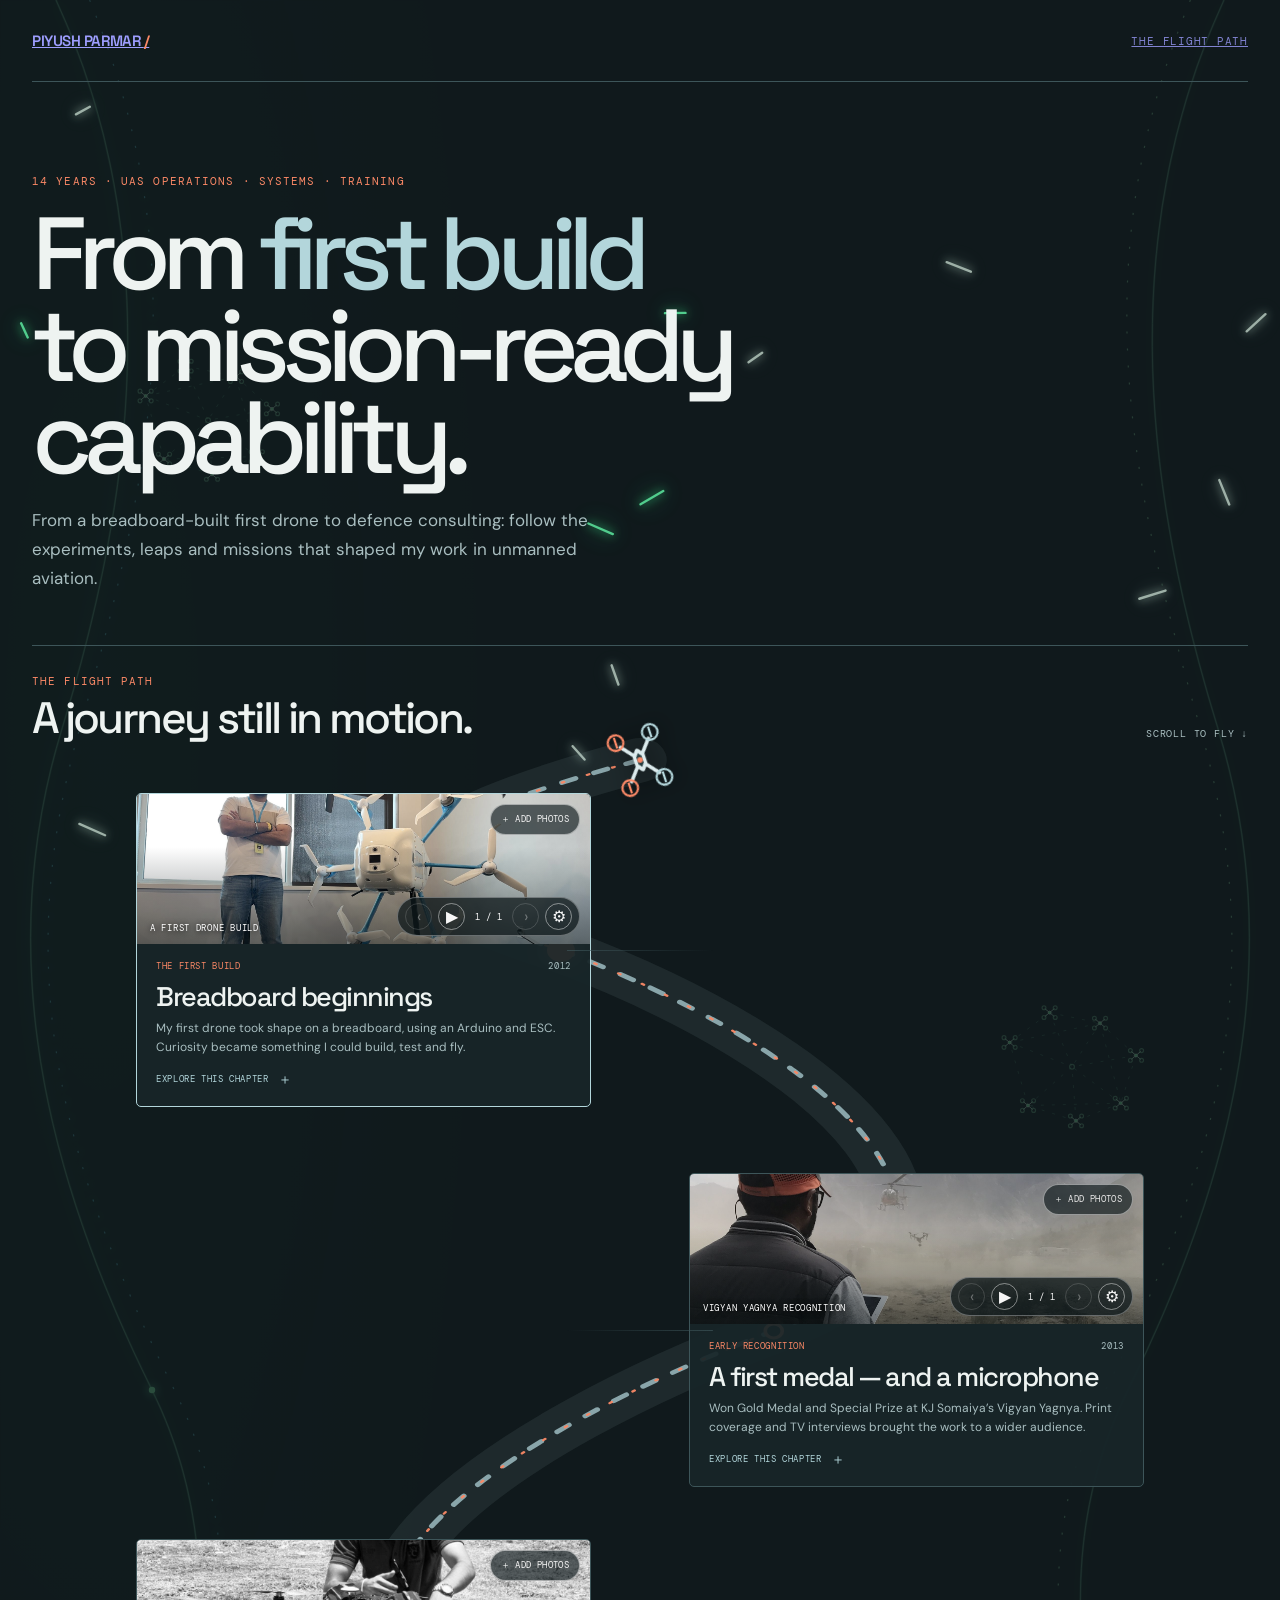
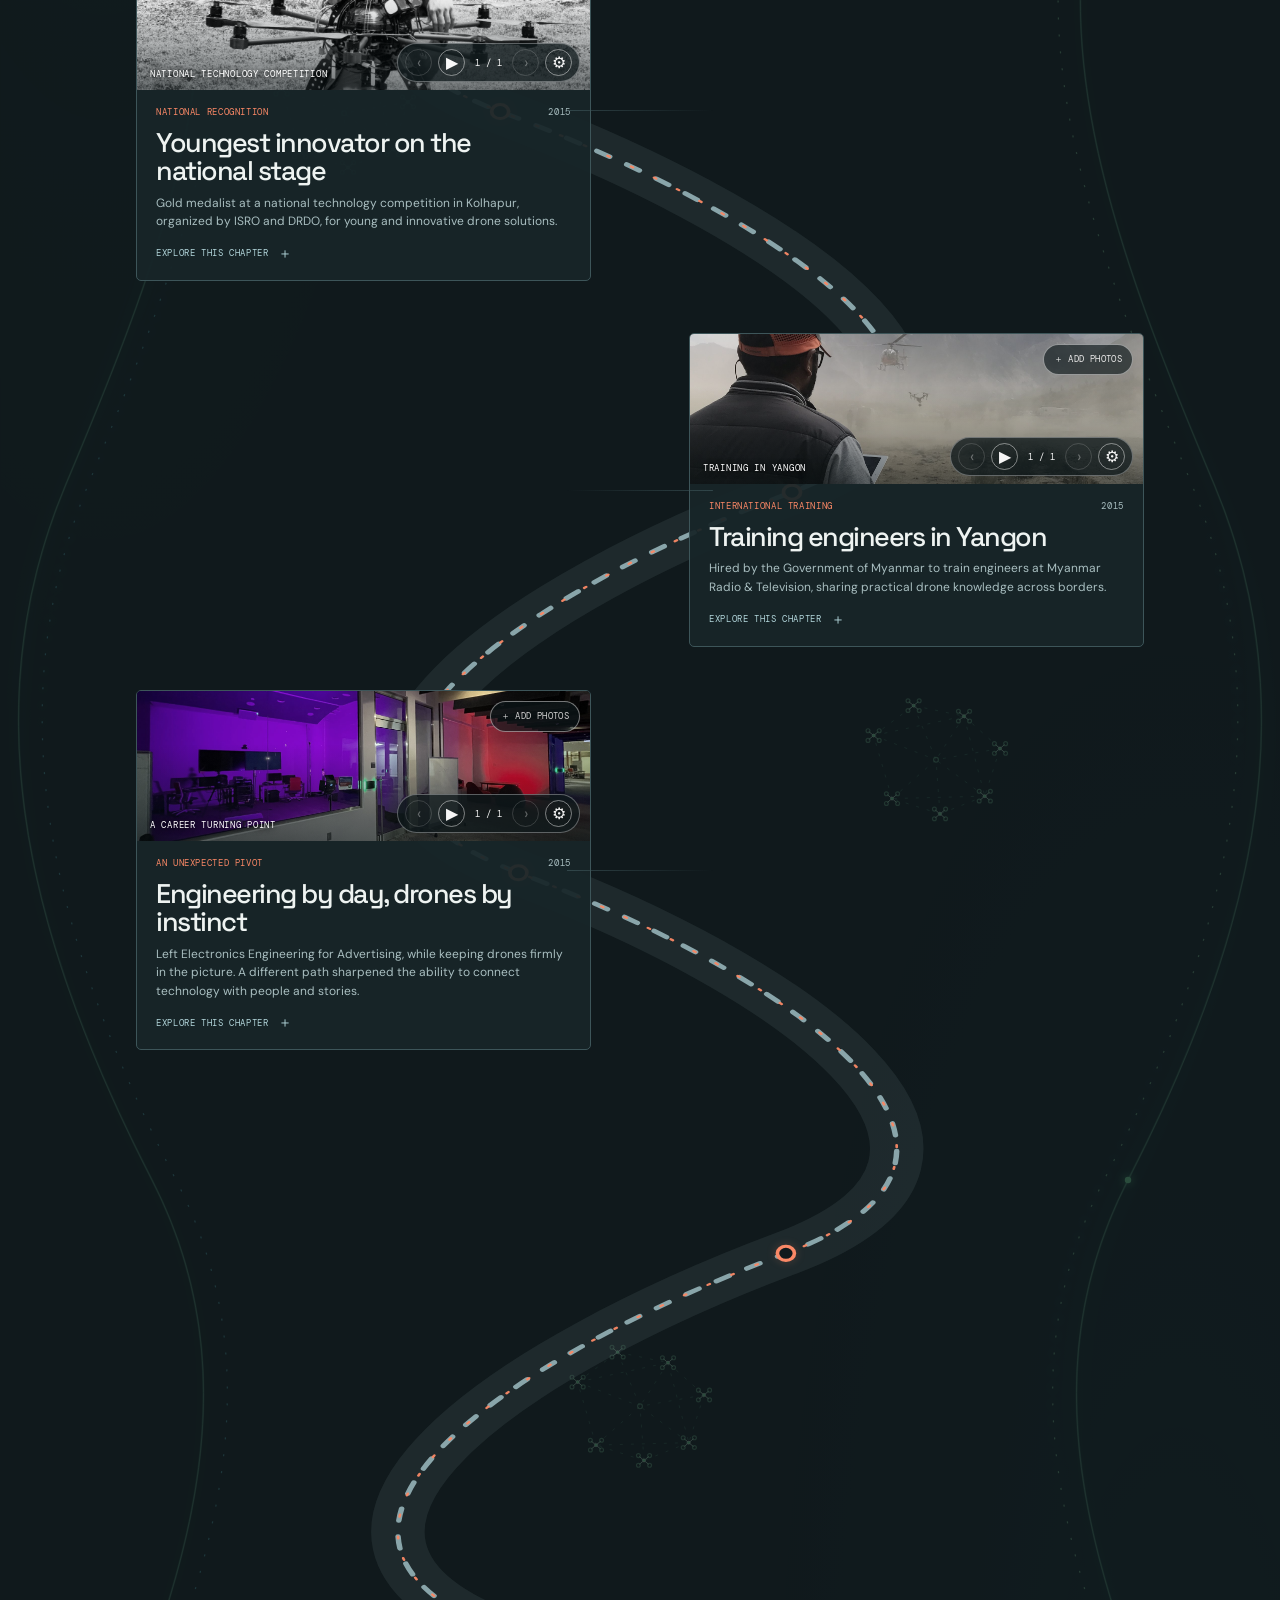
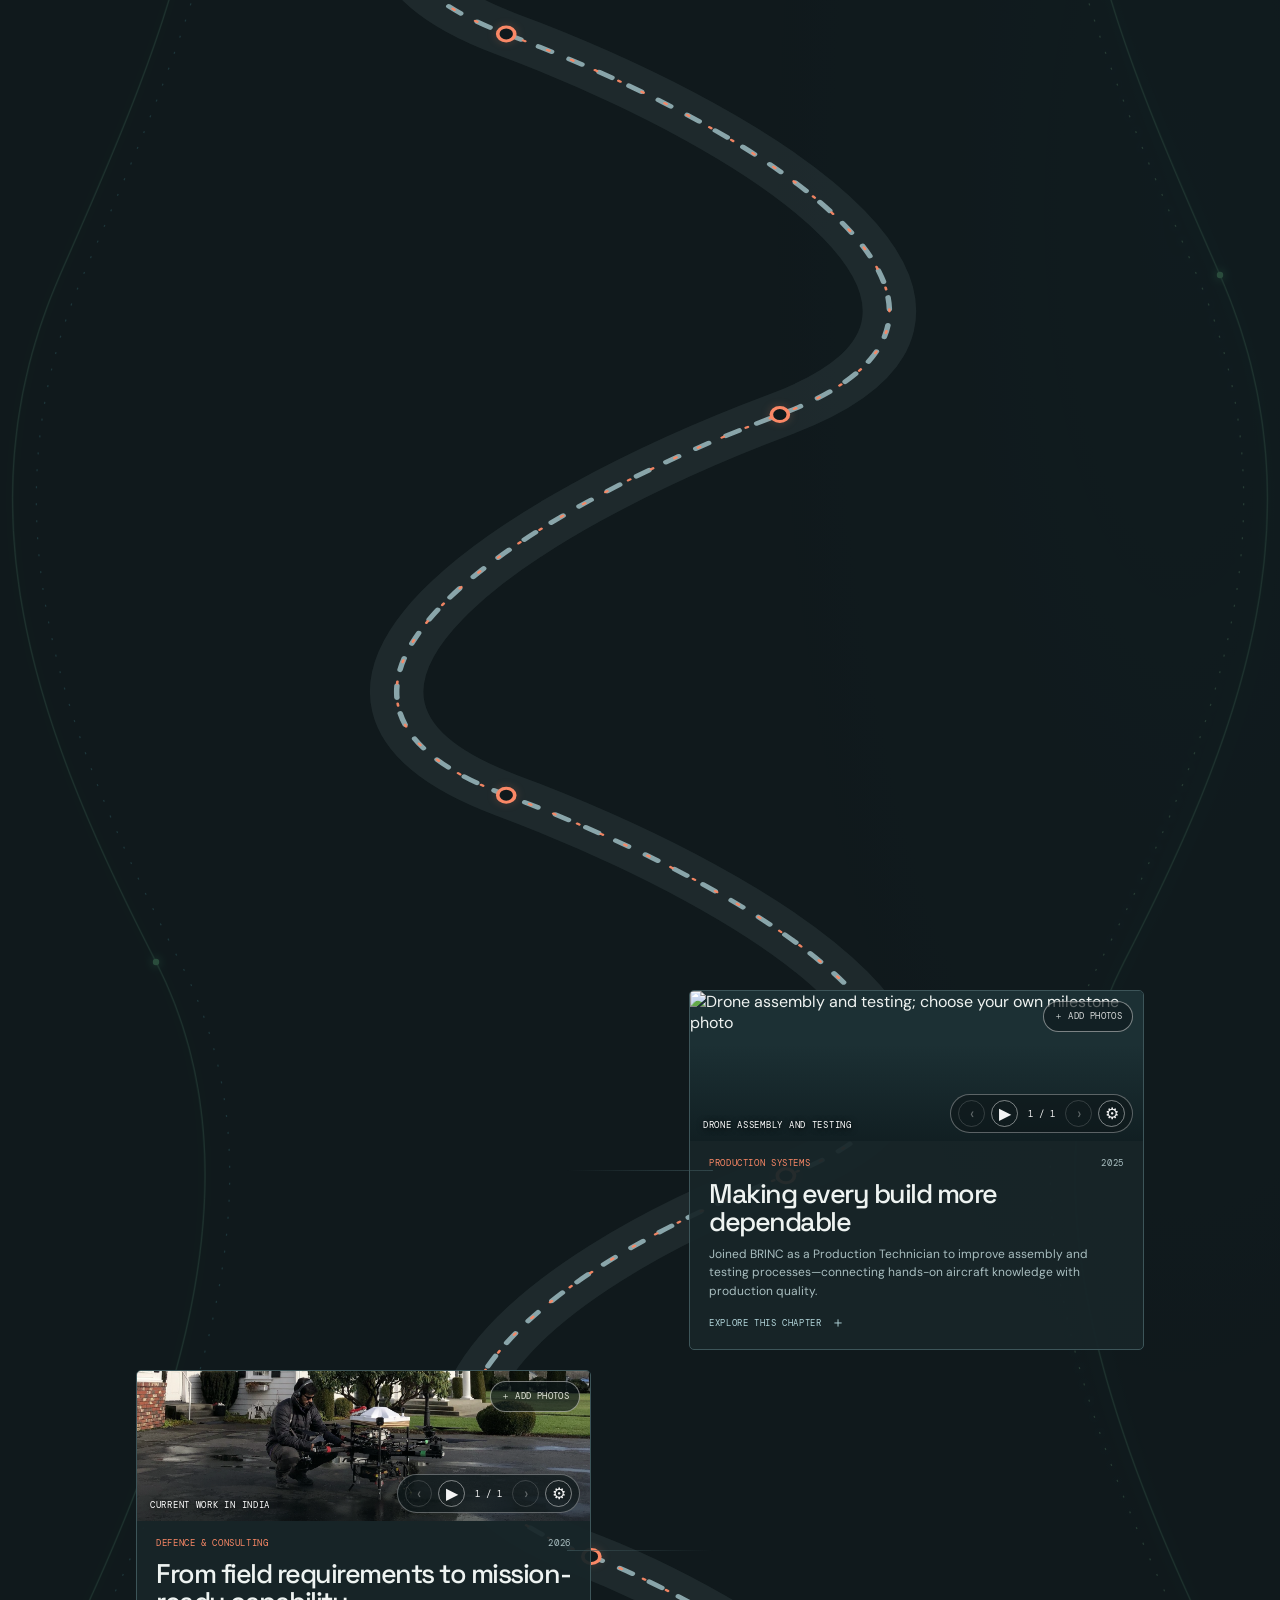
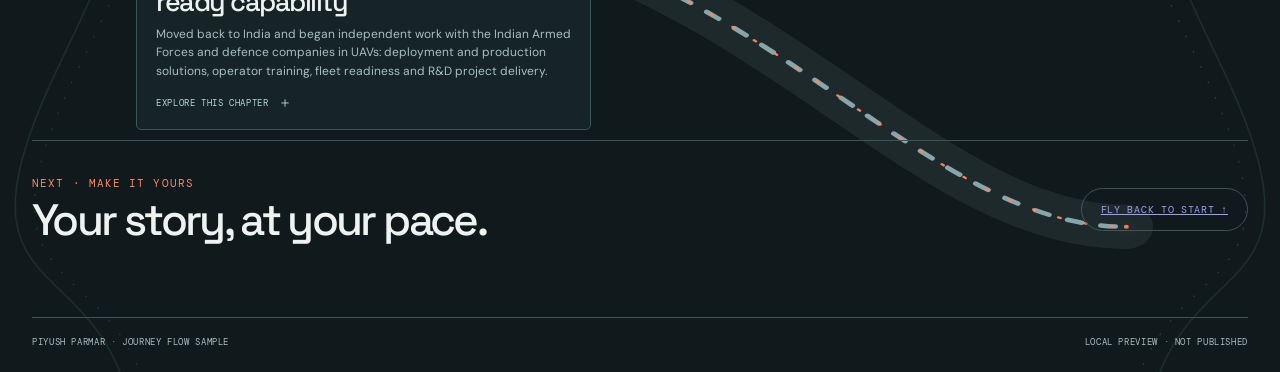
==== Piyush_Parmar_Journey_Flow_Sample.html @ a600f20f "Update journey cursor and theme integration" ====
<!DOCTYPE html>
<html lang="en" data-theme="dark">
<head>
<meta charset="utf-8">
<meta name="viewport" content="width=device-width, initial-scale=1">
<meta name="theme-color" content="#10191c">
<title>Piyush Parmar — Journey Flow Sample</title>
<link rel="preconnect" href="https://fonts.googleapis.com">
<link rel="preconnect" href="https://fonts.gstatic.com" crossorigin>
<link href="https://fonts.googleapis.com/css2?family=DM+Mono:wght@400;500&family=DM+Sans:wght@400;500;600;700&family=Space+Grotesk:wght@400;500;600;700&display=swap" rel="stylesheet">
<style>
:root{color-scheme:dark;--bg:#10191c;--panel:#182629;--panel2:#1c3034;--ink:#eef3f1;--muted:#a9bec0;--line:#3d5559;--orange:#fa8866;--blue:#b3d6db;--display:"Space Grotesk",sans-serif;--body:"DM Sans",sans-serif;--mono:"DM Mono",monospace}
html[data-theme="light"]{color-scheme:light;--bg:#e6e7e1;--panel:#f0f1eb;--panel2:#dde4e0;--ink:#15201f;--muted:#536664;--line:#aab8b2;--orange:#bc5038;--blue:#547b82}
*{box-sizing:border-box}html{scroll-behavior:smooth}body{position:relative;margin:0;background:var(--bg);color:var(--ink);font-family:var(--body);transition:background .3s,color .3s}
.ambient-art{position:absolute;inset:0;z-index:0;pointer-events:none;overflow:hidden;opacity:.22;background:radial-gradient(ellipse at 8% 14%,#35ff9b12,transparent 30%),radial-gradient(ellipse at 92% 66%,#28c7d812,transparent 32%)}
.ambient-art svg{position:absolute;inset:0;width:100%;height:100%}.ambient-art path,.ambient-art circle,.ambient-art line,.ambient-art polygon{fill:none;stroke:#75ffad;stroke-width:1;vector-effect:non-scaling-stroke}.ambient-art .fiber-cable{stroke:#69edaa;stroke-width:2;opacity:.25;filter:drop-shadow(0 0 9px #68ffad)}.ambient-art .fiber-core{stroke:#b5ffce;stroke-width:.7;opacity:.48}.ambient-art .data-stream{stroke:#67d9e4;stroke-width:1.2;stroke-dasharray:2 15;opacity:.7;filter:drop-shadow(0 0 5px #67d9e4);animation:dataFlow 16s linear infinite}.ambient-art .data-stream.delay{animation-delay:-8s;stroke:#a6ffb9}.ambient-art .swarm-link{fill:none;stroke:#8bffc0;stroke-width:1;stroke-dasharray:3 8;opacity:.28;animation:dataFlow 30s linear infinite}.ambient-art .swarm-node{fill:#10191c;stroke:#9affbd;stroke-width:1.2;opacity:.55}.ambient-art .swarm-arm{fill:none;stroke:#d4ffe0;stroke-width:1;stroke-linecap:round;opacity:.8}.ambient-art .swarm-hub{fill:#72ffa2;stroke:#d8ffe1;stroke-width:.7}.ambient-art .swarm-fly{transform-box:fill-box;transform-origin:center;animation:swarmFloat 4s ease-in-out infinite alternate}.ambient-art .swarm-fly.s2{animation-delay:-1.3s}.ambient-art .swarm-fly.s3{animation-delay:-2.5s}.ambient-art .swarm-fly.s4{animation-delay:-.7s}@keyframes swarmFloat{to{transform:translate(4px,-7px) rotate(8deg)}}.ambient-art .data-node{fill:#86ffad;stroke:none;filter:drop-shadow(0 0 6px #68ffad);animation:dataPulse 3.5s ease-in-out infinite alternate}.comet-field{position:fixed;inset:0;width:100vw;height:100vh;z-index:0;pointer-events:none;overflow:hidden}.comet-field line{stroke:#e8fff0;stroke-width:2.4;stroke-linecap:round;opacity:.66;filter:drop-shadow(0 0 4px #d9ffea) drop-shadow(0 0 10px #d9ffea66)}.comet-field line.green{stroke:#65ffad;opacity:.78;filter:drop-shadow(0 0 5px #42ff9a) drop-shadow(0 0 12px #42ff9a88)}@keyframes dataFlow{to{stroke-dashoffset:-240}}@keyframes dataPulse{to{opacity:.25; r:3}}
.shell{position:relative;z-index:1;width:min(1260px,calc(100% - 64px));margin:auto}
.journey-cursor-dot,.journey-cursor-ring{position:fixed;left:0;top:0;z-index:10000;pointer-events:none;opacity:0;transform:translate(-50%,-50%);transition:opacity .18s}
.journey-cursor-dot{width:9px;height:9px;border-radius:50%;background:#62ff9d;box-shadow:0 0 10px 4px #36fa8666,0 0 26px 9px #36fa8633}
.journey-cursor-ring{width:38px;height:38px;border:1px solid #77ffa6aa;border-radius:50%;box-shadow:0 0 15px #36fa8633;will-change:left,top}
body.cursor-active .journey-cursor-dot,body.cursor-active .journey-cursor-ring{opacity:1}body.cursor-delegated .journey-cursor-dot,body.cursor-delegated .journey-cursor-ring{display:none}
@media(hover:hover) and (pointer:fine){body,body *{cursor:none!important}}
@media(hover:none),(pointer:coarse),(prefers-reduced-motion:reduce){.journey-cursor-dot,.journey-cursor-ring{display:none}}
nav{height:82px;display:flex;align-items:center;justify-content:space-between;border-bottom:1px solid var(--line);font:11px var(--mono);letter-spacing:.07em;text-transform:uppercase}
.brand{font:600 15px var(--display);letter-spacing:-.03em}.brand b{color:var(--orange)}
.nav-right{display:flex;align-items:center;gap:28px}.nav-right a{opacity:.8}.nav-right a:hover{opacity:1;color:var(--orange)}
.intro{padding:92px 0 52px;display:grid;grid-template-columns:minmax(0,1fr);align-items:end;gap:40px}
.eyebrow,.micro{font:11px var(--mono);letter-spacing:.1em;text-transform:uppercase;color:var(--orange)}
h1{font:500 clamp(54px,8vw,104px)/.9 var(--display);letter-spacing:-.085em;margin:20px 0 22px;max-width:780px}
h1 em{font-style:normal;color:var(--blue)}
.lede{font-size:17px;line-height:1.7;color:var(--muted);max-width:590px;margin:0}
.intro-side{border-left:1px solid var(--line);padding:12px 0 12px 22px;color:var(--muted);font-size:13px;line-height:1.7}
.intro-side strong{display:block;color:var(--ink);font:12px var(--mono);letter-spacing:.06em;text-transform:uppercase;margin-bottom:7px}
.legend{display:flex;gap:22px;align-items:center;margin:14px 0 0;font:10px var(--mono);letter-spacing:.06em;text-transform:uppercase;color:var(--muted)}
.legend span{display:inline-flex;align-items:center;gap:8px}.legend i{width:8px;height:8px;border-radius:50%;background:var(--orange);box-shadow:0 0 0 4px #fa886622}
.legend .blue-dot{background:var(--blue);box-shadow:0 0 0 4px #b3d6db22}
.route-intro{display:flex;justify-content:space-between;align-items:end;padding:28px 0 20px;border-top:1px solid var(--line)}
.route-intro h2{font:500 clamp(28px,4vw,44px)/1 var(--display);letter-spacing:-.06em;margin:8px 0 0}
.route-intro p{margin:0;color:var(--muted);font:10px var(--mono);letter-spacing:.08em;text-transform:uppercase}
.journey-visual{position:relative;isolation:isolate}
.route-line{animation:routeDrift 7s linear infinite}.route-progress{fill:none;stroke:var(--orange);stroke-width:4;stroke-linecap:round;stroke-dasharray:1;stroke-dashoffset:1;opacity:.9;filter:drop-shadow(0 0 7px #fa886688)}
.route-node{filter:drop-shadow(0 0 4px #fa886633)}.route-node.active{filter:drop-shadow(0 0 9px #fa8866aa);animation:nodePulse 1.8s ease-in-out infinite alternate}
@keyframes routeDrift{to{stroke-dashoffset:-80}}@keyframes nodePulse{to{r:12;filter:drop-shadow(0 0 14px #fa8866dd)}}
.card-wrap{perspective:1000px}.journey-card{transform-style:preserve-3d;will-change:transform}.journey-card:hover{transform:translateY(-9px) scale(1.025) rotateX(var(--tilt-y,0deg)) rotateY(var(--tilt-x,0deg))}
body.js-ready .milestone-row{opacity:0;transform:translateY(25px) scale(.985);transition:opacity .65s ease,transform .65s cubic-bezier(.2,.7,.2,1)}body.js-ready .milestone-row.is-visible{opacity:1;transform:none}
@media(prefers-reduced-motion:reduce){.route-line,.route-node.active{animation:none!important}body.js-ready .milestone-row{opacity:1;transform:none}}

.flight-map{position:absolute;inset:0;z-index:-1;pointer-events:none;overflow:visible}
.route-svg{position:absolute;inset:0;width:100%;height:100%;overflow:visible}
.route-shadow{fill:none;stroke:var(--blue);stroke-width:44;opacity:.085;stroke-linecap:round}
.route-line{fill:none;stroke:var(--blue);stroke-width:4.5;stroke-dasharray:12 16;opacity:.72;stroke-linecap:round}
.route-glow{fill:none;stroke:var(--orange);stroke-width:2.2;stroke-dasharray:2 20;opacity:.95;stroke-linecap:round}
.route-node{fill:var(--bg);stroke:var(--orange);stroke-width:3;cursor:pointer;pointer-events:auto;transition:r .2s,fill .2s}
.route-node:hover,.route-node.active{r:10;fill:var(--orange)}
.drone{position:absolute;width:72px;height:60px;left:0;top:0;z-index:5;filter:drop-shadow(0 5px 14px #000b);will-change:transform;transition:filter .3s}
.drone svg{width:100%;height:100%;overflow:visible}.rotor{transform-box:fill-box;transform-origin:center;animation:spin .65s linear infinite}
.rotor.r2{animation-direction:reverse;animation-duration:.53s}
@keyframes spin{to{transform:rotate(360deg)}}

.hover-story{position:absolute;top:50%;width:min(455px,88%);z-index:2;opacity:0;transform:translateY(-46%) translateX(18px) scale(.98);pointer-events:none;transition:opacity .35s ease,transform .45s cubic-bezier(.2,.7,.2,1);border:1px solid var(--line);border-radius:5px;overflow:hidden;background:var(--panel);box-shadow:0 24px 60px #0005}.milestone-row.left .hover-story{right:1%}.milestone-row.right .hover-story{left:1%;transform:translateY(-46%) translateX(-18px) scale(.98)}.milestone-row.is-previewing .hover-story{opacity:1;transform:translateY(-50%) translateX(0) scale(1)}.hover-story-image{height:300px;position:relative;background:#0b1113;overflow:hidden}.hover-story-image img{width:100%;height:100%;object-fit:contain;display:block;transition:opacity .3s}.hover-story-image span{position:absolute;right:10px;top:10px;padding:6px 8px;background:#10191ccc;color:#fff;border-radius:99px;font:9px var(--mono);text-transform:uppercase}
.milestone-dialog{width:min(660px,calc(100% - 32px));max-height:min(78vh,680px);padding:0;border:1px solid var(--line);border-radius:8px;background:var(--panel);color:var(--ink);box-shadow:0 30px 100px #0009}.milestone-dialog::backdrop{background:#061012cc;backdrop-filter:blur(7px)}.dialog-inner{position:relative;padding:clamp(28px,6vw,58px)}.dialog-close{position:absolute;right:18px;top:18px;width:42px;height:42px;border:1px solid var(--line);border-radius:50%;background:transparent;color:var(--ink);font-size:24px;cursor:pointer}.dialog-inner h2{font:500 clamp(34px,7vw,58px)/.98 var(--display);letter-spacing:-.065em;margin:19px 40px 18px 0}.dialog-inner p{font-size:16px;line-height:1.8;color:var(--muted);margin:0;max-width:540px}.dialog-return{margin-top:28px;padding:13px 17px;border:1px solid var(--line);border-radius:99px;background:transparent;color:var(--ink);font:10px var(--mono);letter-spacing:.06em;text-transform:uppercase;cursor:pointer}.dialog-return:hover,.dialog-close:hover{border-color:var(--orange);color:var(--orange)}
.timeline{position:relative;display:grid;grid-template-rows:repeat(11,380px)}
.milestone-row{display:grid;grid-template-columns:1fr 1fr;align-items:center;position:relative;min-width:0}
.milestone-row::after{content:"";position:absolute;top:50%;width:12%;height:1px;background:linear-gradient(90deg,var(--line),transparent);opacity:.7}
.milestone-row.left::after{right:44%}.milestone-row.right::after{left:44%;transform:scaleX(-1)}
.card-wrap{width:min(455px,88%);position:relative}
.left .card-wrap{grid-column:1;justify-self:end;margin-right:8%}
.right .card-wrap{grid-column:2;justify-self:start;margin-left:8%}
.journey-card{display:block;width:100%;text-align:left;padding:0;border:1px solid var(--line);background:color-mix(in srgb,var(--panel) 94%,transparent);border-radius:5px;overflow:hidden;color:var(--ink);cursor:pointer;transition:transform .28s,border-color .28s,box-shadow .28s}
.milestone-row.active .journey-card{border-color:var(--blue)}.journey-card:hover{position:relative;z-index:4;transform:translateY(-9px) scale(1.025);border-color:var(--orange);box-shadow:0 28px 76px #0008,0 0 0 1px #fa886655}
.photo{height:150px;position:relative;background:var(--panel2);overflow:hidden}
.photo img{display:block;width:100%;height:100%;object-fit:cover;transition:transform .7s,filter .4s;filter:saturate(.82)}
.journey-card:hover .photo img{transform:scale(1.035);filter:saturate(1)}
.photo::after{content:"";position:absolute;inset:35% 0 0;background:linear-gradient(transparent,#07101388)}
.photo-picker{position:absolute;top:10px;right:10px;z-index:3;padding:8px 10px;border:1px solid #ffffff88;border-radius:99px;background:#10191ccc;color:#fff;font:9px var(--mono);letter-spacing:.04em;text-transform:uppercase;cursor:pointer;opacity:.82;transition:opacity .2s,transform .2s}.photo-picker:hover{opacity:1;transform:translateY(-2px)}.photo-picker input{position:absolute;width:1px;height:1px;opacity:0;pointer-events:none}.slideshow-controls{position:absolute;right:10px;bottom:8px;z-index:3;display:flex;align-items:center;gap:6px;padding:5px 7px;border:1px solid #ffffff55;border-radius:99px;background:#10191ccc;color:#fff;opacity:.95}.slideshow-controls button{width:27px;height:27px;padding:0;border:1px solid #ffffff77;border-radius:50%;background:transparent;color:#fff;font:16px var(--body);cursor:pointer;line-height:1}.slideshow-controls button:hover{background:#ffffff33}.slideshow-controls .slide-count{min-width:35px;text-align:center;font:9px var(--mono);letter-spacing:.04em}.slideshow-controls button:disabled{opacity:.35;cursor:default}.slideshow-controls [data-slide-clear]{display:none;color:#ffad91}.photo-adjustments{position:absolute;left:9px;right:9px;bottom:43px;z-index:5;padding:9px 11px 8px;border:1px solid #ffffff55;border-radius:5px;background:#10191cee;color:#fff;backdrop-filter:blur(8px);box-shadow:0 8px 24px #0006}.photo-adjustments[hidden]{display:none}.photo-adjustments label{display:grid;grid-template-columns:76px 1fr;align-items:center;gap:8px;margin:3px 0;font:8px var(--mono);letter-spacing:.05em;text-transform:uppercase}.photo-adjustments input[type=range]{width:100%;height:14px;accent-color:var(--orange);cursor:ew-resize}.photo-adjustments [data-frame-reset]{margin-top:5px;padding:4px 7px;border:1px solid #ffffff55;border-radius:99px;background:transparent;color:#fff;font:8px var(--mono);text-transform:uppercase;cursor:pointer}.photo-adjustments [data-frame-reset]:hover{border-color:var(--orange);color:var(--orange)}.photo-label{position:absolute;bottom:10px;left:13px;color:white;font:9px var(--mono);letter-spacing:.08em;text-transform:uppercase;z-index:1;text-shadow:0 1px 6px #000}
.card-copy{padding:16px 19px 17px}
.card-meta{display:flex;justify-content:space-between;gap:10px;color:var(--muted);font:9px var(--mono);letter-spacing:.07em;text-transform:uppercase}
.card-meta b{color:var(--orange);font-weight:400}
.card-copy h3{font:500 clamp(20px,2.4vw,27px)/1.05 var(--display);letter-spacing:-.055em;margin:11px 0 8px}
.card-copy p{font-size:12px;line-height:1.55;color:var(--muted);margin:0}
.card-hint{display:inline-flex;gap:9px;align-items:center;font:9px var(--mono);letter-spacing:.07em;text-transform:uppercase;color:var(--blue);margin-top:13px}
.card-hint span{font-size:14px;transition:transform .2s}.journey-card[aria-expanded="true"] .card-hint span{transform:rotate(45deg)}
.detail{display:grid;grid-template-rows:0fr;transition:grid-template-rows .35s}
.detail>div{overflow:hidden}
.detail p{margin:0;padding:0 18px;color:var(--muted);font-size:12px;line-height:1.7}
.detail.open{grid-template-rows:1fr}.detail.open>div{padding-bottom:16px}
.sample-note{margin:26px 0 90px;padding:16px 18px;border:1px solid var(--line);border-radius:4px;color:var(--muted);font-size:12px;line-height:1.7}
.sample-note strong{color:var(--ink)}
.end-card{display:flex;justify-content:space-between;align-items:center;gap:25px;padding:35px 0 75px;border-top:1px solid var(--line)}
.end-card h2{font:500 clamp(28px,4vw,44px)/1 var(--display);letter-spacing:-.06em;margin:8px 0 0}
.end-card a{padding:14px 19px;border:1px solid var(--line);border-radius:99px;font:10px var(--mono);letter-spacing:.07em;text-transform:uppercase;white-space:nowrap;transition:.2s}
.end-card a:hover{border-color:var(--orange);color:var(--orange)}
footer{border-top:1px solid var(--line);padding:18px 0 24px;color:var(--muted);font:9px var(--mono);letter-spacing:.07em;text-transform:uppercase;display:flex;justify-content:space-between;gap:12px}
@media(max-width:760px){.hover-story{display:none}
.shell{width:calc(100% - 34px)}nav{height:68px}.nav-right{gap:15px}.nav-right a{display:none}
.intro{display:block;padding:66px 0 42px}.intro-side{margin-top:24px;max-width:540px}
.timeline{grid-template-rows:repeat(11,380px)}
.flight-map{left:-40%;width:100%}
.milestone-row{grid-template-columns:1fr}
.milestone-row::after{display:none}
.card-wrap,.left .card-wrap,.right .card-wrap{grid-column:1;justify-self:stretch;margin:0 0 0 62px;width:calc(100% - 62px)}
.photo{height:130px}
}
@media(max-width:480px){
.shell{width:calc(100% - 26px)}.brand{font-size:13px}
.intro{padding-top:52px}h1{font-size:56px}
.timeline{grid-template-rows:repeat(11,380px)}
.card-wrap,.left .card-wrap,.right .card-wrap{margin-left:44px;width:calc(100% - 44px)}
.photo{height:110px}.card-copy{padding:13px 14px}.card-copy p{font-size:11px}
.sample-note{margin-bottom:60px}.end-card{align-items:flex-start;flex-direction:column;padding-bottom:55px}.end-card a{align-self:flex-end}
footer{flex-direction:column}
}
@media(prefers-reduced-motion:reduce){*,*::before,*::after{scroll-behavior:auto!important;animation-duration:.01ms!important;transition-duration:.01ms!important}}

/* final card motion layer */
.journey-card:hover{transform:translateY(-9px) scale(1.025) rotateX(var(--tilt-y,0deg)) rotateY(var(--tilt-x,0deg))}
</style>
</head>
<body>
<div class="ambient-art" aria-hidden="true"><svg viewBox="0 0 1600 6400" preserveAspectRatio="none"><path class="fiber-cable" d="M70 0 C210 300 165 620 78 900S55 1450 190 1720 205 2290 82 2580 45 3160 190 3440 208 4000 75 4300 55 4880 195 5150 210 5740 74 6020 90 6250 150 6400"/><path class="fiber-core" d="M70 0 C210 300 165 620 78 900S55 1450 190 1720 205 2290 82 2580 45 3160 190 3440 208 4000 75 4300 55 4880 195 5150 210 5740 74 6020 90 6250 150 6400"/><path class="data-stream" d="M112 0 C245 320 190 590 100 900S82 1450 218 1720 230 2290 110 2580 74 3160 220 3440 235 4000 104 4300 83 4880 225 5150 240 5740 100 6020 115 6250 175 6400"/><path class="fiber-cable" d="M1530 0 C1390 300 1435 620 1522 900S1545 1450 1410 1720 1395 2290 1518 2580 1555 3160 1410 3440 1392 4000 1525 4300 1545 4880 1405 5150 1390 5740 1526 6020 1510 6250 1450 6400"/><path class="fiber-core" d="M1530 0 C1390 300 1435 620 1522 900S1545 1450 1410 1720 1395 2290 1518 2580 1555 3160 1410 3440 1392 4000 1525 4300 1545 4880 1405 5150 1390 5740 1526 6020 1510 6250 1450 6400"/><path class="data-stream delay" d="M1488 0 C1355 320 1410 590 1500 900S1518 1450 1382 1720 1370 2290 1490 2580 1526 3160 1380 3440 1365 4000 1496 4300 1517 4880 1375 5150 1360 5740 1500 6020 1485 6250 1425 6400"/><circle class="data-node" cx="190" cy="1720" r="4"/><circle class="data-node" cx="1410" cy="3440" r="4"/><circle class="data-node" cx="195" cy="5150" r="4"/><circle class="data-node" cx="1525" cy="4300" r="4"/><g class="swarm-network" transform="translate(260 520)"><path class="swarm-link" d="M-78 -30L-28 -67" style="animation-delay:0.0s"/><path class="swarm-link" d="M-28 -67L35 -54" style="animation-delay:0.0s"/><path class="swarm-link" d="M35 -54L80 -14" style="animation-delay:0.0s"/><path class="swarm-link" d="M80 -14L61 45" style="animation-delay:0.0s"/><path class="swarm-link" d="M61 45L5 67" style="animation-delay:0.0s"/><path class="swarm-link" d="M5 67L-55 48" style="animation-delay:0.0s"/><path class="swarm-link" d="M-55 48L-78 -30" style="animation-delay:0.0s"/><path class="swarm-link" d="M-78 -30L0 0" style="animation-delay:0.0s"/><path class="swarm-link" d="M-28 -67L0 0" style="animation-delay:0.0s"/><path class="swarm-link" d="M35 -54L0 0" style="animation-delay:0.0s"/><path class="swarm-link" d="M80 -14L0 0" style="animation-delay:0.0s"/><path class="swarm-link" d="M61 45L0 0" style="animation-delay:0.0s"/><path class="swarm-link" d="M5 67L0 0" style="animation-delay:0.0s"/><path class="swarm-link" d="M-55 48L0 0" style="animation-delay:0.0s"/><path class="swarm-link" d="M-78 -30L35 -54" style="animation-delay:0.0s"/><path class="swarm-link" d="M35 -54L61 45" style="animation-delay:0.0s"/><path class="swarm-link" d="M61 45L-55 48" style="animation-delay:0.0s"/><g class="swarm-fly s1" transform="translate(-78 -30)"><path class="swarm-arm" d="M-6-5L6 5M6-5L-6 5"/><circle class="swarm-node" cx="-7" cy="-6" r="2.4"/><circle class="swarm-node" cx="7" cy="-6" r="2.4"/><circle class="swarm-node" cx="-7" cy="6" r="2.4"/><circle class="swarm-node" cx="7" cy="6" r="2.4"/><circle class="swarm-hub" r="1.8"/></g><g class="swarm-fly" transform="translate(-28 -67)"><path class="swarm-arm" d="M-6-5L6 5M6-5L-6 5"/><circle class="swarm-node" cx="-7" cy="-6" r="2.4"/><circle class="swarm-node" cx="7" cy="-6" r="2.4"/><circle class="swarm-node" cx="-7" cy="6" r="2.4"/><circle class="swarm-node" cx="7" cy="6" r="2.4"/><circle class="swarm-hub" r="1.8"/></g><g class="swarm-fly" transform="translate(35 -54)"><path class="swarm-arm" d="M-6-5L6 5M6-5L-6 5"/><circle class="swarm-node" cx="-7" cy="-6" r="2.4"/><circle class="swarm-node" cx="7" cy="-6" r="2.4"/><circle class="swarm-node" cx="-7" cy="6" r="2.4"/><circle class="swarm-node" cx="7" cy="6" r="2.4"/><circle class="swarm-hub" r="1.8"/></g><g class="swarm-fly s4" transform="translate(80 -14)"><path class="swarm-arm" d="M-6-5L6 5M6-5L-6 5"/><circle class="swarm-node" cx="-7" cy="-6" r="2.4"/><circle class="swarm-node" cx="7" cy="-6" r="2.4"/><circle class="swarm-node" cx="-7" cy="6" r="2.4"/><circle class="swarm-node" cx="7" cy="6" r="2.4"/><circle class="swarm-hub" r="1.8"/></g><g class="swarm-fly" transform="translate(61 45)"><path class="swarm-arm" d="M-6-5L6 5M6-5L-6 5"/><circle class="swarm-node" cx="-7" cy="-6" r="2.4"/><circle class="swarm-node" cx="7" cy="-6" r="2.4"/><circle class="swarm-node" cx="-7" cy="6" r="2.4"/><circle class="swarm-node" cx="7" cy="6" r="2.4"/><circle class="swarm-hub" r="1.8"/></g><g class="swarm-fly" transform="translate(5 67)"><path class="swarm-arm" d="M-6-5L6 5M6-5L-6 5"/><circle class="swarm-node" cx="-7" cy="-6" r="2.4"/><circle class="swarm-node" cx="7" cy="-6" r="2.4"/><circle class="swarm-node" cx="-7" cy="6" r="2.4"/><circle class="swarm-node" cx="7" cy="6" r="2.4"/><circle class="swarm-hub" r="1.8"/></g><g class="swarm-fly s3" transform="translate(-55 48)"><path class="swarm-arm" d="M-6-5L6 5M6-5L-6 5"/><circle class="swarm-node" cx="-7" cy="-6" r="2.4"/><circle class="swarm-node" cx="7" cy="-6" r="2.4"/><circle class="swarm-node" cx="-7" cy="6" r="2.4"/><circle class="swarm-node" cx="7" cy="6" r="2.4"/><circle class="swarm-hub" r="1.8"/></g><circle class="swarm-node" cx="0" cy="0" r="3"/></g><g class="swarm-network" transform="translate(1340 1320)"><path class="swarm-link" d="M-78 -30L-28 -67" style="animation-delay:-0.8s"/><path class="swarm-link" d="M-28 -67L35 -54" style="animation-delay:-0.8s"/><path class="swarm-link" d="M35 -54L80 -14" style="animation-delay:-0.8s"/><path class="swarm-link" d="M80 -14L61 45" style="animation-delay:-0.8s"/><path class="swarm-link" d="M61 45L5 67" style="animation-delay:-0.8s"/><path class="swarm-link" d="M5 67L-55 48" style="animation-delay:-0.8s"/><path class="swarm-link" d="M-55 48L-78 -30" style="animation-delay:-0.8s"/><path class="swarm-link" d="M-78 -30L0 0" style="animation-delay:-0.8s"/><path class="swarm-link" d="M-28 -67L0 0" style="animation-delay:-0.8s"/><path class="swarm-link" d="M35 -54L0 0" style="animation-delay:-0.8s"/><path class="swarm-link" d="M80 -14L0 0" style="animation-delay:-0.8s"/><path class="swarm-link" d="M61 45L0 0" style="animation-delay:-0.8s"/><path class="swarm-link" d="M5 67L0 0" style="animation-delay:-0.8s"/><path class="swarm-link" d="M-55 48L0 0" style="animation-delay:-0.8s"/><path class="swarm-link" d="M-78 -30L35 -54" style="animation-delay:-0.8s"/><path class="swarm-link" d="M35 -54L61 45" style="animation-delay:-0.8s"/><path class="swarm-link" d="M61 45L-55 48" style="animation-delay:-0.8s"/><g class="swarm-fly s2" transform="translate(-78 -30)"><path class="swarm-arm" d="M-6-5L6 5M6-5L-6 5"/><circle class="swarm-node" cx="-7" cy="-6" r="2.4"/><circle class="swarm-node" cx="7" cy="-6" r="2.4"/><circle class="swarm-node" cx="-7" cy="6" r="2.4"/><circle class="swarm-node" cx="7" cy="6" r="2.4"/><circle class="swarm-hub" r="1.8"/></g><g class="swarm-fly" transform="translate(-28 -67)"><path class="swarm-arm" d="M-6-5L6 5M6-5L-6 5"/><circle class="swarm-node" cx="-7" cy="-6" r="2.4"/><circle class="swarm-node" cx="7" cy="-6" r="2.4"/><circle class="swarm-node" cx="-7" cy="6" r="2.4"/><circle class="swarm-node" cx="7" cy="6" r="2.4"/><circle class="swarm-hub" r="1.8"/></g><g class="swarm-fly" transform="translate(35 -54)"><path class="swarm-arm" d="M-6-5L6 5M6-5L-6 5"/><circle class="swarm-node" cx="-7" cy="-6" r="2.4"/><circle class="swarm-node" cx="7" cy="-6" r="2.4"/><circle class="swarm-node" cx="-7" cy="6" r="2.4"/><circle class="swarm-node" cx="7" cy="6" r="2.4"/><circle class="swarm-hub" r="1.8"/></g><g class="swarm-fly s1" transform="translate(80 -14)"><path class="swarm-arm" d="M-6-5L6 5M6-5L-6 5"/><circle class="swarm-node" cx="-7" cy="-6" r="2.4"/><circle class="swarm-node" cx="7" cy="-6" r="2.4"/><circle class="swarm-node" cx="-7" cy="6" r="2.4"/><circle class="swarm-node" cx="7" cy="6" r="2.4"/><circle class="swarm-hub" r="1.8"/></g><g class="swarm-fly" transform="translate(61 45)"><path class="swarm-arm" d="M-6-5L6 5M6-5L-6 5"/><circle class="swarm-node" cx="-7" cy="-6" r="2.4"/><circle class="swarm-node" cx="7" cy="-6" r="2.4"/><circle class="swarm-node" cx="-7" cy="6" r="2.4"/><circle class="swarm-node" cx="7" cy="6" r="2.4"/><circle class="swarm-hub" r="1.8"/></g><g class="swarm-fly" transform="translate(5 67)"><path class="swarm-arm" d="M-6-5L6 5M6-5L-6 5"/><circle class="swarm-node" cx="-7" cy="-6" r="2.4"/><circle class="swarm-node" cx="7" cy="-6" r="2.4"/><circle class="swarm-node" cx="-7" cy="6" r="2.4"/><circle class="swarm-node" cx="7" cy="6" r="2.4"/><circle class="swarm-hub" r="1.8"/></g><g class="swarm-fly s4" transform="translate(-55 48)"><path class="swarm-arm" d="M-6-5L6 5M6-5L-6 5"/><circle class="swarm-node" cx="-7" cy="-6" r="2.4"/><circle class="swarm-node" cx="7" cy="-6" r="2.4"/><circle class="swarm-node" cx="-7" cy="6" r="2.4"/><circle class="swarm-node" cx="7" cy="6" r="2.4"/><circle class="swarm-hub" r="1.8"/></g><circle class="swarm-node" cx="0" cy="0" r="3"/></g><g class="swarm-network" transform="translate(430 2120)"><path class="swarm-link" d="M-78 -30L-28 -67" style="animation-delay:-1.6s"/><path class="swarm-link" d="M-28 -67L35 -54" style="animation-delay:-1.6s"/><path class="swarm-link" d="M35 -54L80 -14" style="animation-delay:-1.6s"/><path class="swarm-link" d="M80 -14L61 45" style="animation-delay:-1.6s"/><path class="swarm-link" d="M61 45L5 67" style="animation-delay:-1.6s"/><path class="swarm-link" d="M5 67L-55 48" style="animation-delay:-1.6s"/><path class="swarm-link" d="M-55 48L-78 -30" style="animation-delay:-1.6s"/><path class="swarm-link" d="M-78 -30L0 0" style="animation-delay:-1.6s"/><path class="swarm-link" d="M-28 -67L0 0" style="animation-delay:-1.6s"/><path class="swarm-link" d="M35 -54L0 0" style="animation-delay:-1.6s"/><path class="swarm-link" d="M80 -14L0 0" style="animation-delay:-1.6s"/><path class="swarm-link" d="M61 45L0 0" style="animation-delay:-1.6s"/><path class="swarm-link" d="M5 67L0 0" style="animation-delay:-1.6s"/><path class="swarm-link" d="M-55 48L0 0" style="animation-delay:-1.6s"/><path class="swarm-link" d="M-78 -30L35 -54" style="animation-delay:-1.6s"/><path class="swarm-link" d="M35 -54L61 45" style="animation-delay:-1.6s"/><path class="swarm-link" d="M61 45L-55 48" style="animation-delay:-1.6s"/><g class="swarm-fly s3" transform="translate(-78 -30)"><path class="swarm-arm" d="M-6-5L6 5M6-5L-6 5"/><circle class="swarm-node" cx="-7" cy="-6" r="2.4"/><circle class="swarm-node" cx="7" cy="-6" r="2.4"/><circle class="swarm-node" cx="-7" cy="6" r="2.4"/><circle class="swarm-node" cx="7" cy="6" r="2.4"/><circle class="swarm-hub" r="1.8"/></g><g class="swarm-fly" transform="translate(-28 -67)"><path class="swarm-arm" d="M-6-5L6 5M6-5L-6 5"/><circle class="swarm-node" cx="-7" cy="-6" r="2.4"/><circle class="swarm-node" cx="7" cy="-6" r="2.4"/><circle class="swarm-node" cx="-7" cy="6" r="2.4"/><circle class="swarm-node" cx="7" cy="6" r="2.4"/><circle class="swarm-hub" r="1.8"/></g><g class="swarm-fly" transform="translate(35 -54)"><path class="swarm-arm" d="M-6-5L6 5M6-5L-6 5"/><circle class="swarm-node" cx="-7" cy="-6" r="2.4"/><circle class="swarm-node" cx="7" cy="-6" r="2.4"/><circle class="swarm-node" cx="-7" cy="6" r="2.4"/><circle class="swarm-node" cx="7" cy="6" r="2.4"/><circle class="swarm-hub" r="1.8"/></g><g class="swarm-fly s2" transform="translate(80 -14)"><path class="swarm-arm" d="M-6-5L6 5M6-5L-6 5"/><circle class="swarm-node" cx="-7" cy="-6" r="2.4"/><circle class="swarm-node" cx="7" cy="-6" r="2.4"/><circle class="swarm-node" cx="-7" cy="6" r="2.4"/><circle class="swarm-node" cx="7" cy="6" r="2.4"/><circle class="swarm-hub" r="1.8"/></g><g class="swarm-fly" transform="translate(61 45)"><path class="swarm-arm" d="M-6-5L6 5M6-5L-6 5"/><circle class="swarm-node" cx="-7" cy="-6" r="2.4"/><circle class="swarm-node" cx="7" cy="-6" r="2.4"/><circle class="swarm-node" cx="-7" cy="6" r="2.4"/><circle class="swarm-node" cx="7" cy="6" r="2.4"/><circle class="swarm-hub" r="1.8"/></g><g class="swarm-fly" transform="translate(5 67)"><path class="swarm-arm" d="M-6-5L6 5M6-5L-6 5"/><circle class="swarm-node" cx="-7" cy="-6" r="2.4"/><circle class="swarm-node" cx="7" cy="-6" r="2.4"/><circle class="swarm-node" cx="-7" cy="6" r="2.4"/><circle class="swarm-node" cx="7" cy="6" r="2.4"/><circle class="swarm-hub" r="1.8"/></g><g class="swarm-fly s1" transform="translate(-55 48)"><path class="swarm-arm" d="M-6-5L6 5M6-5L-6 5"/><circle class="swarm-node" cx="-7" cy="-6" r="2.4"/><circle class="swarm-node" cx="7" cy="-6" r="2.4"/><circle class="swarm-node" cx="-7" cy="6" r="2.4"/><circle class="swarm-node" cx="7" cy="6" r="2.4"/><circle class="swarm-hub" r="1.8"/></g><circle class="swarm-node" cx="0" cy="0" r="3"/></g><g class="swarm-network" transform="translate(1170 2920)"><path class="swarm-link" d="M-78 -30L-28 -67" style="animation-delay:-2.4s"/><path class="swarm-link" d="M-28 -67L35 -54" style="animation-delay:-2.4s"/><path class="swarm-link" d="M35 -54L80 -14" style="animation-delay:-2.4s"/><path class="swarm-link" d="M80 -14L61 45" style="animation-delay:-2.4s"/><path class="swarm-link" d="M61 45L5 67" style="animation-delay:-2.4s"/><path class="swarm-link" d="M5 67L-55 48" style="animation-delay:-2.4s"/><path class="swarm-link" d="M-55 48L-78 -30" style="animation-delay:-2.4s"/><path class="swarm-link" d="M-78 -30L0 0" style="animation-delay:-2.4s"/><path class="swarm-link" d="M-28 -67L0 0" style="animation-delay:-2.4s"/><path class="swarm-link" d="M35 -54L0 0" style="animation-delay:-2.4s"/><path class="swarm-link" d="M80 -14L0 0" style="animation-delay:-2.4s"/><path class="swarm-link" d="M61 45L0 0" style="animation-delay:-2.4s"/><path class="swarm-link" d="M5 67L0 0" style="animation-delay:-2.4s"/><path class="swarm-link" d="M-55 48L0 0" style="animation-delay:-2.4s"/><path class="swarm-link" d="M-78 -30L35 -54" style="animation-delay:-2.4s"/><path class="swarm-link" d="M35 -54L61 45" style="animation-delay:-2.4s"/><path class="swarm-link" d="M61 45L-55 48" style="animation-delay:-2.4s"/><g class="swarm-fly s4" transform="translate(-78 -30)"><path class="swarm-arm" d="M-6-5L6 5M6-5L-6 5"/><circle class="swarm-node" cx="-7" cy="-6" r="2.4"/><circle class="swarm-node" cx="7" cy="-6" r="2.4"/><circle class="swarm-node" cx="-7" cy="6" r="2.4"/><circle class="swarm-node" cx="7" cy="6" r="2.4"/><circle class="swarm-hub" r="1.8"/></g><g class="swarm-fly" transform="translate(-28 -67)"><path class="swarm-arm" d="M-6-5L6 5M6-5L-6 5"/><circle class="swarm-node" cx="-7" cy="-6" r="2.4"/><circle class="swarm-node" cx="7" cy="-6" r="2.4"/><circle class="swarm-node" cx="-7" cy="6" r="2.4"/><circle class="swarm-node" cx="7" cy="6" r="2.4"/><circle class="swarm-hub" r="1.8"/></g><g class="swarm-fly" transform="translate(35 -54)"><path class="swarm-arm" d="M-6-5L6 5M6-5L-6 5"/><circle class="swarm-node" cx="-7" cy="-6" r="2.4"/><circle class="swarm-node" cx="7" cy="-6" r="2.4"/><circle class="swarm-node" cx="-7" cy="6" r="2.4"/><circle class="swarm-node" cx="7" cy="6" r="2.4"/><circle class="swarm-hub" r="1.8"/></g><g class="swarm-fly s3" transform="translate(80 -14)"><path class="swarm-arm" d="M-6-5L6 5M6-5L-6 5"/><circle class="swarm-node" cx="-7" cy="-6" r="2.4"/><circle class="swarm-node" cx="7" cy="-6" r="2.4"/><circle class="swarm-node" cx="-7" cy="6" r="2.4"/><circle class="swarm-node" cx="7" cy="6" r="2.4"/><circle class="swarm-hub" r="1.8"/></g><g class="swarm-fly" transform="translate(61 45)"><path class="swarm-arm" d="M-6-5L6 5M6-5L-6 5"/><circle class="swarm-node" cx="-7" cy="-6" r="2.4"/><circle class="swarm-node" cx="7" cy="-6" r="2.4"/><circle class="swarm-node" cx="-7" cy="6" r="2.4"/><circle class="swarm-node" cx="7" cy="6" r="2.4"/><circle class="swarm-hub" r="1.8"/></g><g class="swarm-fly" transform="translate(5 67)"><path class="swarm-arm" d="M-6-5L6 5M6-5L-6 5"/><circle class="swarm-node" cx="-7" cy="-6" r="2.4"/><circle class="swarm-node" cx="7" cy="-6" r="2.4"/><circle class="swarm-node" cx="-7" cy="6" r="2.4"/><circle class="swarm-node" cx="7" cy="6" r="2.4"/><circle class="swarm-hub" r="1.8"/></g><g class="swarm-fly s2" transform="translate(-55 48)"><path class="swarm-arm" d="M-6-5L6 5M6-5L-6 5"/><circle class="swarm-node" cx="-7" cy="-6" r="2.4"/><circle class="swarm-node" cx="7" cy="-6" r="2.4"/><circle class="swarm-node" cx="-7" cy="6" r="2.4"/><circle class="swarm-node" cx="7" cy="6" r="2.4"/><circle class="swarm-hub" r="1.8"/></g><circle class="swarm-node" cx="0" cy="0" r="3"/></g><g class="swarm-network" transform="translate(800 3720)"><path class="swarm-link" d="M-78 -30L-28 -67" style="animation-delay:-3.2s"/><path class="swarm-link" d="M-28 -67L35 -54" style="animation-delay:-3.2s"/><path class="swarm-link" d="M35 -54L80 -14" style="animation-delay:-3.2s"/><path class="swarm-link" d="M80 -14L61 45" style="animation-delay:-3.2s"/><path class="swarm-link" d="M61 45L5 67" style="animation-delay:-3.2s"/><path class="swarm-link" d="M5 67L-55 48" style="animation-delay:-3.2s"/><path class="swarm-link" d="M-55 48L-78 -30" style="animation-delay:-3.2s"/><path class="swarm-link" d="M-78 -30L0 0" style="animation-delay:-3.2s"/><path class="swarm-link" d="M-28 -67L0 0" style="animation-delay:-3.2s"/><path class="swarm-link" d="M35 -54L0 0" style="animation-delay:-3.2s"/><path class="swarm-link" d="M80 -14L0 0" style="animation-delay:-3.2s"/><path class="swarm-link" d="M61 45L0 0" style="animation-delay:-3.2s"/><path class="swarm-link" d="M5 67L0 0" style="animation-delay:-3.2s"/><path class="swarm-link" d="M-55 48L0 0" style="animation-delay:-3.2s"/><path class="swarm-link" d="M-78 -30L35 -54" style="animation-delay:-3.2s"/><path class="swarm-link" d="M35 -54L61 45" style="animation-delay:-3.2s"/><path class="swarm-link" d="M61 45L-55 48" style="animation-delay:-3.2s"/><g class="swarm-fly s1" transform="translate(-78 -30)"><path class="swarm-arm" d="M-6-5L6 5M6-5L-6 5"/><circle class="swarm-node" cx="-7" cy="-6" r="2.4"/><circle class="swarm-node" cx="7" cy="-6" r="2.4"/><circle class="swarm-node" cx="-7" cy="6" r="2.4"/><circle class="swarm-node" cx="7" cy="6" r="2.4"/><circle class="swarm-hub" r="1.8"/></g><g class="swarm-fly" transform="translate(-28 -67)"><path class="swarm-arm" d="M-6-5L6 5M6-5L-6 5"/><circle class="swarm-node" cx="-7" cy="-6" r="2.4"/><circle class="swarm-node" cx="7" cy="-6" r="2.4"/><circle class="swarm-node" cx="-7" cy="6" r="2.4"/><circle class="swarm-node" cx="7" cy="6" r="2.4"/><circle class="swarm-hub" r="1.8"/></g><g class="swarm-fly" transform="translate(35 -54)"><path class="swarm-arm" d="M-6-5L6 5M6-5L-6 5"/><circle class="swarm-node" cx="-7" cy="-6" r="2.4"/><circle class="swarm-node" cx="7" cy="-6" r="2.4"/><circle class="swarm-node" cx="-7" cy="6" r="2.4"/><circle class="swarm-node" cx="7" cy="6" r="2.4"/><circle class="swarm-hub" r="1.8"/></g><g class="swarm-fly s4" transform="translate(80 -14)"><path class="swarm-arm" d="M-6-5L6 5M6-5L-6 5"/><circle class="swarm-node" cx="-7" cy="-6" r="2.4"/><circle class="swarm-node" cx="7" cy="-6" r="2.4"/><circle class="swarm-node" cx="-7" cy="6" r="2.4"/><circle class="swarm-node" cx="7" cy="6" r="2.4"/><circle class="swarm-hub" r="1.8"/></g><g class="swarm-fly" transform="translate(61 45)"><path class="swarm-arm" d="M-6-5L6 5M6-5L-6 5"/><circle class="swarm-node" cx="-7" cy="-6" r="2.4"/><circle class="swarm-node" cx="7" cy="-6" r="2.4"/><circle class="swarm-node" cx="-7" cy="6" r="2.4"/><circle class="swarm-node" cx="7" cy="6" r="2.4"/><circle class="swarm-hub" r="1.8"/></g><g class="swarm-fly" transform="translate(5 67)"><path class="swarm-arm" d="M-6-5L6 5M6-5L-6 5"/><circle class="swarm-node" cx="-7" cy="-6" r="2.4"/><circle class="swarm-node" cx="7" cy="-6" r="2.4"/><circle class="swarm-node" cx="-7" cy="6" r="2.4"/><circle class="swarm-node" cx="7" cy="6" r="2.4"/><circle class="swarm-hub" r="1.8"/></g><g class="swarm-fly s3" transform="translate(-55 48)"><path class="swarm-arm" d="M-6-5L6 5M6-5L-6 5"/><circle class="swarm-node" cx="-7" cy="-6" r="2.4"/><circle class="swarm-node" cx="7" cy="-6" r="2.4"/><circle class="swarm-node" cx="-7" cy="6" r="2.4"/><circle class="swarm-node" cx="7" cy="6" r="2.4"/><circle class="swarm-hub" r="1.8"/></g><circle class="swarm-node" cx="0" cy="0" r="3"/></g></svg></div>
<svg class="comet-field" id="cometField" aria-hidden="true"></svg>
<div class="journey-cursor-dot" id="journeyCursorDot" aria-hidden="true"></div><div class="journey-cursor-ring" id="journeyCursorRing" aria-hidden="true"></div>
<div class="shell">
<nav>
<a class="brand" href="#top">PIYUSH PARMAR <b>/</b></a>
<div class="nav-right"><a href="#journey">THE FLIGHT PATH</a></div>
</nav>
<header class="intro" id="top">
<div>
<div class="eyebrow">14 YEARS · UAS OPERATIONS · SYSTEMS · TRAINING</div>
<h1>From <em>first build</em><br>to mission-ready<br>capability.</h1>
<p class="lede">From a breadboard-built first drone to defence consulting: follow the experiments, leaps and missions that shaped my work in unmanned aviation.</p>

</div>

</header>
<div class="route-intro" id="journey"><div><div class="eyebrow">THE FLIGHT PATH</div><h2>A journey still in motion.</h2></div><p>Scroll to fly ↓</p></div>
<section class="journey-visual" aria-label="Interactive career journey"><div class="flight-map" aria-hidden="true"><svg class="route-svg" viewBox="0 0 1000 4350" preserveAspectRatio="none"><path class="route-shadow" d="M500 0 C300 65 250 120 435 190 C655 290 830 470 610 570 C390 670 165 850 385 950 C605 1050 845 1230 625 1330 C405 1430 180 1610 400 1710 C620 1810 840 1990 620 2090 C400 2190 170 2370 390 2470 C610 2570 835 2750 615 2850 C395 2950 170 3130 390 3230 C610 3330 840 3510 620 3610 C400 3710 240 3890 460 3990 C650 4080 760 4260 900 4260"/><path class="route-line" id="routePath" d="M500 0 C300 65 250 120 435 190 C655 290 830 470 610 570 C390 670 165 850 385 950 C605 1050 845 1230 625 1330 C405 1430 180 1610 400 1710 C620 1810 840 1990 620 2090 C400 2190 170 2370 390 2470 C610 2570 835 2750 615 2850 C395 2950 170 3130 390 3230 C610 3330 840 3510 620 3610 C400 3710 240 3890 460 3990 C650 4080 760 4260 900 4260"/><path class="route-progress" id="routeProgress" pathLength="1" d="M500 0 C300 65 250 120 435 190 C655 290 830 470 610 570 C390 670 165 850 385 950 C605 1050 845 1230 625 1330 C405 1430 180 1610 400 1710 C620 1810 840 1990 620 2090 C400 2190 170 2370 390 2470 C610 2570 835 2750 615 2850 C395 2950 170 3130 390 3230 C610 3330 840 3510 620 3610 C400 3710 240 3890 460 3990 C650 4080 760 4260 900 4260"/><path class="route-glow" d="M500 0 C300 65 250 120 435 190 C655 290 830 470 610 570 C390 670 165 850 385 950 C605 1050 845 1230 625 1330 C405 1430 180 1610 400 1710 C620 1810 840 1990 620 2090 C400 2190 170 2370 390 2470 C610 2570 835 2750 615 2850 C395 2950 170 3130 390 3230 C610 3330 840 3510 620 3610 C400 3710 240 3890 460 3990 C650 4080 760 4260 900 4260"/><g id="routeNodes"><circle class="route-node" data-index="0" cx="435" cy="190" r="7"/><circle class="route-node" data-index="1" cx="610" cy="570" r="7"/><circle class="route-node" data-index="2" cx="385" cy="950" r="7"/><circle class="route-node" data-index="3" cx="625" cy="1330" r="7"/><circle class="route-node" data-index="4" cx="400" cy="1710" r="7"/><circle class="route-node" data-index="5" cx="620" cy="2090" r="7"/><circle class="route-node" data-index="6" cx="390" cy="2470" r="7"/><circle class="route-node" data-index="7" cx="615" cy="2850" r="7"/><circle class="route-node" data-index="8" cx="390" cy="3230" r="7"/><circle class="route-node" data-index="9" cx="620" cy="3610" r="7"/><circle class="route-node" data-index="10" cx="460" cy="3990" r="7"/></g></svg><div class="drone" id="drone" aria-label="Animated drone following the career path"><svg viewBox="0 0 64 52" role="img" aria-label="X-frame quadcopter"><g fill="none" stroke="#dcebed" stroke-width="3.2" stroke-linecap="round" stroke-linejoin="round"><path d="M28 23 16 13M36 23 48 13M28 29 16 39M36 29 48 39"/><path d="M28 22h8l5 4-5 4h-8l-5-4z" fill="#263f43"/></g><g class="rotor" fill="none" stroke="#fa8866" stroke-width="2"><circle cx="11" cy="10" r="7"/><path d="M6 10h10"/></g><g class="rotor r2" fill="none" stroke="#fa8866" stroke-width="2"><circle cx="53" cy="10" r="7"/><path d="M48 10h10"/></g><g class="rotor r2" fill="none" stroke="#b3d6db" stroke-width="2"><circle cx="11" cy="42" r="7"/><path d="M6 42h10"/></g><g class="rotor" fill="none" stroke="#b3d6db" stroke-width="2"><circle cx="53" cy="42" r="7"/><path d="M48 42h10"/></g><circle cx="32" cy="26" r="2.5" fill="#fa8866"/></svg></div></div><div class="timeline" id="timeline"><article class="milestone-row left" data-index="0"><div class="card-wrap"><div class="journey-card" role="button" tabindex="0" aria-expanded="false" aria-controls="detail-0"><div class="photo"><img src="journey-flow-assets/flight-test.jpg" alt="A first drone build; choose your own milestone photo"><span class="photo-label">A first drone build</span><label class="photo-picker" title="Choose a photo for 2012: Breadboard beginnings">＋ Add photos<input class="photo-input" type="file" accept="image/*" multiple aria-label="Choose photos for 2012: Breadboard beginnings"></label><div class="slideshow-controls" aria-label="Photo slideshow"><button type="button" data-slide-prev aria-label="Previous photo">‹</button><button type="button" data-slide-play aria-label="Play slideshow" title="Play slideshow">▶</button><span class="slide-count" aria-live="polite">1 / 1</span><button type="button" data-slide-next aria-label="Next photo">›</button><button type="button" data-slide-adjust aria-label="Adjust photo framing" title="Zoom and position photo">⚙</button><button type="button" data-slide-clear aria-label="Remove all photos from this card" title="Remove all selected photos">×</button></div><div class="photo-adjustments" hidden><label>Zoom <input data-frame-zoom type="range" min="100" max="260" value="100" aria-label="Photo zoom"></label><label>Horizontal <input data-frame-x type="range" min="0" max="100" value="50" aria-label="Horizontal photo position"></label><label>Vertical <input data-frame-y type="range" min="0" max="100" value="50" aria-label="Vertical photo position"></label><button type="button" data-frame-reset>Reset framing</button></div></div><div class="card-copy"><div class="card-meta"><b>THE FIRST BUILD</b><span>2012</span></div><h3>Breadboard beginnings</h3><p>My first drone took shape on a breadboard, using an Arduino and ESC. Curiosity became something I could build, test and fly.</p><span class="card-hint">Explore this chapter <span>＋</span></span></div></div><div class="detail" id="detail-0"><div><p>My first drone took shape on a breadboard, using an Arduino and ESC. Curiosity became something I could build, test and fly.</p></div></div></div></article><article class="milestone-row right" data-index="1"><div class="card-wrap"><div class="journey-card" role="button" tabindex="0" aria-expanded="false" aria-controls="detail-1"><div class="photo"><img src="journey-flow-assets/training.jpg" alt="Vigyan Yagnya recognition; choose your own milestone photo"><span class="photo-label">Vigyan Yagnya recognition</span><label class="photo-picker" title="Choose a photo for 2013: A first medal — and a microphone">＋ Add photos<input class="photo-input" type="file" accept="image/*" multiple aria-label="Choose photos for 2013: A first medal — and a microphone"></label><div class="slideshow-controls" aria-label="Photo slideshow"><button type="button" data-slide-prev aria-label="Previous photo">‹</button><button type="button" data-slide-play aria-label="Play slideshow" title="Play slideshow">▶</button><span class="slide-count" aria-live="polite">1 / 1</span><button type="button" data-slide-next aria-label="Next photo">›</button><button type="button" data-slide-adjust aria-label="Adjust photo framing" title="Zoom and position photo">⚙</button><button type="button" data-slide-clear aria-label="Remove all photos from this card" title="Remove all selected photos">×</button></div><div class="photo-adjustments" hidden><label>Zoom <input data-frame-zoom type="range" min="100" max="260" value="100" aria-label="Photo zoom"></label><label>Horizontal <input data-frame-x type="range" min="0" max="100" value="50" aria-label="Horizontal photo position"></label><label>Vertical <input data-frame-y type="range" min="0" max="100" value="50" aria-label="Vertical photo position"></label><button type="button" data-frame-reset>Reset framing</button></div></div><div class="card-copy"><div class="card-meta"><b>EARLY RECOGNITION</b><span>2013</span></div><h3>A first medal — and a microphone</h3><p>Won Gold Medal and Special Prize at KJ Somaiya’s Vigyan Yagnya. Print coverage and TV interviews brought the work to a wider audience.</p><span class="card-hint">Explore this chapter <span>＋</span></span></div></div><div class="detail" id="detail-1"><div><p>Won Gold Medal and Special Prize at KJ Somaiya’s Vigyan Yagnya. Print coverage and TV interviews brought the work to a wider audience.</p></div></div></div></article><article class="milestone-row left" data-index="2"><div class="card-wrap"><div class="journey-card" role="button" tabindex="0" aria-expanded="false" aria-controls="detail-2"><div class="photo"><img src="journey-flow-assets/systems.jpg" alt="National technology competition; choose your own milestone photo"><span class="photo-label">National technology competition</span><label class="photo-picker" title="Choose a photo for 2015: Youngest innovator on the national stage">＋ Add photos<input class="photo-input" type="file" accept="image/*" multiple aria-label="Choose photos for 2015: Youngest innovator on the national stage"></label><div class="slideshow-controls" aria-label="Photo slideshow"><button type="button" data-slide-prev aria-label="Previous photo">‹</button><button type="button" data-slide-play aria-label="Play slideshow" title="Play slideshow">▶</button><span class="slide-count" aria-live="polite">1 / 1</span><button type="button" data-slide-next aria-label="Next photo">›</button><button type="button" data-slide-adjust aria-label="Adjust photo framing" title="Zoom and position photo">⚙</button><button type="button" data-slide-clear aria-label="Remove all photos from this card" title="Remove all selected photos">×</button></div><div class="photo-adjustments" hidden><label>Zoom <input data-frame-zoom type="range" min="100" max="260" value="100" aria-label="Photo zoom"></label><label>Horizontal <input data-frame-x type="range" min="0" max="100" value="50" aria-label="Horizontal photo position"></label><label>Vertical <input data-frame-y type="range" min="0" max="100" value="50" aria-label="Vertical photo position"></label><button type="button" data-frame-reset>Reset framing</button></div></div><div class="card-copy"><div class="card-meta"><b>NATIONAL RECOGNITION</b><span>2015</span></div><h3>Youngest innovator on the national stage</h3><p>Gold medalist at a national technology competition in Kolhapur, organized by ISRO and DRDO, for young and innovative drone solutions.</p><span class="card-hint">Explore this chapter <span>＋</span></span></div></div><div class="detail" id="detail-2"><div><p>Gold medalist at a national technology competition in Kolhapur, organized by ISRO and DRDO, for young and innovative drone solutions.</p></div></div></div></article><article class="milestone-row right" data-index="3"><div class="card-wrap"><div class="journey-card" role="button" tabindex="0" aria-expanded="false" aria-controls="detail-3"><div class="photo"><img src="journey-flow-assets/training.jpg" alt="Training in Yangon; choose your own milestone photo"><span class="photo-label">Training in Yangon</span><label class="photo-picker" title="Choose a photo for 2015: Training engineers in Yangon">＋ Add photos<input class="photo-input" type="file" accept="image/*" multiple aria-label="Choose photos for 2015: Training engineers in Yangon"></label><div class="slideshow-controls" aria-label="Photo slideshow"><button type="button" data-slide-prev aria-label="Previous photo">‹</button><button type="button" data-slide-play aria-label="Play slideshow" title="Play slideshow">▶</button><span class="slide-count" aria-live="polite">1 / 1</span><button type="button" data-slide-next aria-label="Next photo">›</button><button type="button" data-slide-adjust aria-label="Adjust photo framing" title="Zoom and position photo">⚙</button><button type="button" data-slide-clear aria-label="Remove all photos from this card" title="Remove all selected photos">×</button></div><div class="photo-adjustments" hidden><label>Zoom <input data-frame-zoom type="range" min="100" max="260" value="100" aria-label="Photo zoom"></label><label>Horizontal <input data-frame-x type="range" min="0" max="100" value="50" aria-label="Horizontal photo position"></label><label>Vertical <input data-frame-y type="range" min="0" max="100" value="50" aria-label="Vertical photo position"></label><button type="button" data-frame-reset>Reset framing</button></div></div><div class="card-copy"><div class="card-meta"><b>INTERNATIONAL TRAINING</b><span>2015</span></div><h3>Training engineers in Yangon</h3><p>Hired by the Government of Myanmar to train engineers at Myanmar Radio & Television, sharing practical drone knowledge across borders.</p><span class="card-hint">Explore this chapter <span>＋</span></span></div></div><div class="detail" id="detail-3"><div><p>Hired by the Government of Myanmar to train engineers at Myanmar Radio & Television, sharing practical drone knowledge across borders.</p></div></div></div></article><article class="milestone-row left" data-index="4"><div class="card-wrap"><div class="journey-card" role="button" tabindex="0" aria-expanded="false" aria-controls="detail-4"><div class="photo"><img src="journey-flow-assets/fpv.jpg" alt="A career turning point; choose your own milestone photo"><span class="photo-label">A career turning point</span><label class="photo-picker" title="Choose a photo for 2015: Engineering by day, drones by instinct">＋ Add photos<input class="photo-input" type="file" accept="image/*" multiple aria-label="Choose photos for 2015: Engineering by day, drones by instinct"></label><div class="slideshow-controls" aria-label="Photo slideshow"><button type="button" data-slide-prev aria-label="Previous photo">‹</button><button type="button" data-slide-play aria-label="Play slideshow" title="Play slideshow">▶</button><span class="slide-count" aria-live="polite">1 / 1</span><button type="button" data-slide-next aria-label="Next photo">›</button><button type="button" data-slide-adjust aria-label="Adjust photo framing" title="Zoom and position photo">⚙</button><button type="button" data-slide-clear aria-label="Remove all photos from this card" title="Remove all selected photos">×</button></div><div class="photo-adjustments" hidden><label>Zoom <input data-frame-zoom type="range" min="100" max="260" value="100" aria-label="Photo zoom"></label><label>Horizontal <input data-frame-x type="range" min="0" max="100" value="50" aria-label="Horizontal photo position"></label><label>Vertical <input data-frame-y type="range" min="0" max="100" value="50" aria-label="Vertical photo position"></label><button type="button" data-frame-reset>Reset framing</button></div></div><div class="card-copy"><div class="card-meta"><b>AN UNEXPECTED PIVOT</b><span>2015</span></div><h3>Engineering by day, drones by instinct</h3><p>Left Electronics Engineering for Advertising, while keeping drones firmly in the picture. A different path sharpened the ability to connect technology with people and stories.</p><span class="card-hint">Explore this chapter <span>＋</span></span></div></div><div class="detail" id="detail-4"><div><p>Left Electronics Engineering for Advertising, while keeping drones firmly in the picture. A different path sharpened the ability to connect technology with people and stories.</p></div></div></div></article><article class="milestone-row right" data-index="5"><div class="card-wrap"><div class="journey-card" role="button" tabindex="0" aria-expanded="false" aria-controls="detail-5"><div class="photo"><img src="journey-flow-assets/fpv.jpg" alt="FPV enters entertainment; choose your own milestone photo"><span class="photo-label">FPV enters entertainment</span><label class="photo-picker" title="Choose a photo for 2019: Bringing FPV into entertainment">＋ Add photos<input class="photo-input" type="file" accept="image/*" multiple aria-label="Choose photos for 2019: Bringing FPV into entertainment"></label><div class="slideshow-controls" aria-label="Photo slideshow"><button type="button" data-slide-prev aria-label="Previous photo">‹</button><button type="button" data-slide-play aria-label="Play slideshow" title="Play slideshow">▶</button><span class="slide-count" aria-live="polite">1 / 1</span><button type="button" data-slide-next aria-label="Next photo">›</button><button type="button" data-slide-adjust aria-label="Adjust photo framing" title="Zoom and position photo">⚙</button><button type="button" data-slide-clear aria-label="Remove all photos from this card" title="Remove all selected photos">×</button></div><div class="photo-adjustments" hidden><label>Zoom <input data-frame-zoom type="range" min="100" max="260" value="100" aria-label="Photo zoom"></label><label>Horizontal <input data-frame-x type="range" min="0" max="100" value="50" aria-label="Horizontal photo position"></label><label>Vertical <input data-frame-y type="range" min="0" max="100" value="50" aria-label="Vertical photo position"></label><button type="button" data-frame-reset>Reset framing</button></div></div><div class="card-copy"><div class="card-meta"><b>ENTREPRENEURSHIP</b><span>2019</span></div><h3>Bringing FPV into entertainment</h3><p>Started my own company and became the first in India to introduce FPV drones into the entertainment industry. A new visual language took flight.</p><span class="card-hint">Explore this chapter <span>＋</span></span></div></div><div class="detail" id="detail-5"><div><p>Started my own company and became the first in India to introduce FPV drones into the entertainment industry. A new visual language took flight.</p></div></div></div></article><article class="milestone-row left" data-index="6"><div class="card-wrap"><div class="journey-card" role="button" tabindex="0" aria-expanded="false" aria-controls="detail-6"><div class="photo"><img src="../IMG_0486.JPG" alt="FPV flight in Leh; choose your own milestone photo"><span class="photo-label">FPV flight in Leh</span><label class="photo-picker" title="Choose a photo for 2020: Flying above the clouds in Leh">＋ Add photos<input class="photo-input" type="file" accept="image/*" multiple aria-label="Choose photos for 2020: Flying above the clouds in Leh"></label><div class="slideshow-controls" aria-label="Photo slideshow"><button type="button" data-slide-prev aria-label="Previous photo">‹</button><button type="button" data-slide-play aria-label="Play slideshow" title="Play slideshow">▶</button><span class="slide-count" aria-live="polite">1 / 1</span><button type="button" data-slide-next aria-label="Next photo">›</button><button type="button" data-slide-adjust aria-label="Adjust photo framing" title="Zoom and position photo">⚙</button><button type="button" data-slide-clear aria-label="Remove all photos from this card" title="Remove all selected photos">×</button></div><div class="photo-adjustments" hidden><label>Zoom <input data-frame-zoom type="range" min="100" max="260" value="100" aria-label="Photo zoom"></label><label>Horizontal <input data-frame-x type="range" min="0" max="100" value="50" aria-label="Horizontal photo position"></label><label>Vertical <input data-frame-y type="range" min="0" max="100" value="50" aria-label="Vertical photo position"></label><button type="button" data-frame-reset>Reset framing</button></div></div><div class="card-copy"><div class="card-meta"><b>A HIGH-ALTITUDE FIRST</b><span>2020</span></div><h3>Flying above the clouds in Leh</h3><p>Became the first person to fly FPV drones on the road then recognized as the world’s highest motorable road, in Leh, India.</p><span class="card-hint">Explore this chapter <span>＋</span></span></div></div><div class="detail" id="detail-6"><div><p>Became the first person to fly FPV drones on the road then recognized as the world’s highest motorable road, in Leh, India.</p></div></div></div></article><article class="milestone-row right" data-index="7"><div class="card-wrap"><div class="journey-card" role="button" tabindex="0" aria-expanded="false" aria-controls="detail-7"><div class="photo"><img src="journey-flow-assets/systems.jpg" alt="Research and experimentation; choose your own milestone photo"><span class="photo-label">Research and experimentation</span><label class="photo-picker" title="Choose a photo for 2022: Testing what emerging technology can do">＋ Add photos<input class="photo-input" type="file" accept="image/*" multiple aria-label="Choose photos for 2022: Testing what emerging technology can do"></label><div class="slideshow-controls" aria-label="Photo slideshow"><button type="button" data-slide-prev aria-label="Previous photo">‹</button><button type="button" data-slide-play aria-label="Play slideshow" title="Play slideshow">▶</button><span class="slide-count" aria-live="polite">1 / 1</span><button type="button" data-slide-next aria-label="Next photo">›</button><button type="button" data-slide-adjust aria-label="Adjust photo framing" title="Zoom and position photo">⚙</button><button type="button" data-slide-clear aria-label="Remove all photos from this card" title="Remove all selected photos">×</button></div><div class="photo-adjustments" hidden><label>Zoom <input data-frame-zoom type="range" min="100" max="260" value="100" aria-label="Photo zoom"></label><label>Horizontal <input data-frame-x type="range" min="0" max="100" value="50" aria-label="Horizontal photo position"></label><label>Vertical <input data-frame-y type="range" min="0" max="100" value="50" aria-label="Vertical photo position"></label><button type="button" data-frame-reset>Reset framing</button></div></div><div class="card-copy"><div class="card-meta"><b>RESEARCH IN THE USA</b><span>2022</span></div><h3>Testing what emerging technology can do</h3><p>Moved to the USA for a master’s degree and became a research assistant, conducting experiments on emerging-technology projects using drones.</p><span class="card-hint">Explore this chapter <span>＋</span></span></div></div><div class="detail" id="detail-7"><div><p>Moved to the USA for a master’s degree and became a research assistant, conducting experiments on emerging-technology projects using drones.</p></div></div></div></article><article class="milestone-row left" data-index="8"><div class="card-wrap"><div class="journey-card" role="button" tabindex="0" aria-expanded="false" aria-controls="detail-8"><div class="photo"><img src="journey-flow-assets/flight-test.jpg" alt="Autonomous flight operations; choose your own milestone photo"><span class="photo-label">Autonomous flight operations</span><label class="photo-picker" title="Choose a photo for 2024: Safety at Amazon Prime Air">＋ Add photos<input class="photo-input" type="file" accept="image/*" multiple aria-label="Choose photos for 2024: Safety at Amazon Prime Air"></label><div class="slideshow-controls" aria-label="Photo slideshow"><button type="button" data-slide-prev aria-label="Previous photo">‹</button><button type="button" data-slide-play aria-label="Play slideshow" title="Play slideshow">▶</button><span class="slide-count" aria-live="polite">1 / 1</span><button type="button" data-slide-next aria-label="Next photo">›</button><button type="button" data-slide-adjust aria-label="Adjust photo framing" title="Zoom and position photo">⚙</button><button type="button" data-slide-clear aria-label="Remove all photos from this card" title="Remove all selected photos">×</button></div><div class="photo-adjustments" hidden><label>Zoom <input data-frame-zoom type="range" min="100" max="260" value="100" aria-label="Photo zoom"></label><label>Horizontal <input data-frame-x type="range" min="0" max="100" value="50" aria-label="Horizontal photo position"></label><label>Vertical <input data-frame-y type="range" min="0" max="100" value="50" aria-label="Vertical photo position"></label><button type="button" data-frame-reset>Reset framing</button></div></div><div class="card-copy"><div class="card-meta"><b>AUTONOMOUS AVIATION</b><span>2024</span></div><h3>Safety at Amazon Prime Air</h3><p>Joined Amazon Prime Air as Operator in Command and Safety Officer, bringing flight operations and safety discipline into autonomous aviation.</p><span class="card-hint">Explore this chapter <span>＋</span></span></div></div><div class="detail" id="detail-8"><div><p>Joined Amazon Prime Air as Operator in Command and Safety Officer, bringing flight operations and safety discipline into autonomous aviation.</p></div></div></div></article><article class="milestone-row right" data-index="9"><div class="card-wrap"><div class="journey-card" role="button" tabindex="0" aria-expanded="false" aria-controls="detail-9"><div class="photo"><img src="../IMG_1194.jpg" alt="Drone assembly and testing; choose your own milestone photo"><span class="photo-label">Drone assembly and testing</span><label class="photo-picker" title="Choose a photo for 2025: Making every build more dependable">＋ Add photos<input class="photo-input" type="file" accept="image/*" multiple aria-label="Choose photos for 2025: Making every build more dependable"></label><div class="slideshow-controls" aria-label="Photo slideshow"><button type="button" data-slide-prev aria-label="Previous photo">‹</button><button type="button" data-slide-play aria-label="Play slideshow" title="Play slideshow">▶</button><span class="slide-count" aria-live="polite">1 / 1</span><button type="button" data-slide-next aria-label="Next photo">›</button><button type="button" data-slide-adjust aria-label="Adjust photo framing" title="Zoom and position photo">⚙</button><button type="button" data-slide-clear aria-label="Remove all photos from this card" title="Remove all selected photos">×</button></div><div class="photo-adjustments" hidden><label>Zoom <input data-frame-zoom type="range" min="100" max="260" value="100" aria-label="Photo zoom"></label><label>Horizontal <input data-frame-x type="range" min="0" max="100" value="50" aria-label="Horizontal photo position"></label><label>Vertical <input data-frame-y type="range" min="0" max="100" value="50" aria-label="Vertical photo position"></label><button type="button" data-frame-reset>Reset framing</button></div></div><div class="card-copy"><div class="card-meta"><b>PRODUCTION SYSTEMS</b><span>2025</span></div><h3>Making every build more dependable</h3><p>Joined BRINC as a Production Technician to improve assembly and testing processes—connecting hands-on aircraft knowledge with production quality.</p><span class="card-hint">Explore this chapter <span>＋</span></span></div></div><div class="detail" id="detail-9"><div><p>Joined BRINC as a Production Technician to improve assembly and testing processes—connecting hands-on aircraft knowledge with production quality.</p></div></div></div></article><article class="milestone-row left" data-index="10"><div class="card-wrap"><div class="journey-card" role="button" tabindex="0" aria-expanded="false" aria-controls="detail-10"><div class="photo"><img src="journey-flow-assets/hero.jpg" alt="Current work in India; choose your own milestone photo"><span class="photo-label">Current work in India</span><label class="photo-picker" title="Choose a photo for 2026: From field requirements to mission-ready capability">＋ Add photos<input class="photo-input" type="file" accept="image/*" multiple aria-label="Choose photos for 2026: From field requirements to mission-ready capability"></label><div class="slideshow-controls" aria-label="Photo slideshow"><button type="button" data-slide-prev aria-label="Previous photo">‹</button><button type="button" data-slide-play aria-label="Play slideshow" title="Play slideshow">▶</button><span class="slide-count" aria-live="polite">1 / 1</span><button type="button" data-slide-next aria-label="Next photo">›</button><button type="button" data-slide-adjust aria-label="Adjust photo framing" title="Zoom and position photo">⚙</button><button type="button" data-slide-clear aria-label="Remove all photos from this card" title="Remove all selected photos">×</button></div><div class="photo-adjustments" hidden><label>Zoom <input data-frame-zoom type="range" min="100" max="260" value="100" aria-label="Photo zoom"></label><label>Horizontal <input data-frame-x type="range" min="0" max="100" value="50" aria-label="Horizontal photo position"></label><label>Vertical <input data-frame-y type="range" min="0" max="100" value="50" aria-label="Vertical photo position"></label><button type="button" data-frame-reset>Reset framing</button></div></div><div class="card-copy"><div class="card-meta"><b>DEFENCE & CONSULTING</b><span>2026</span></div><h3>From field requirements to mission-ready capability</h3><p>Moved back to India and began independent work with the Indian Armed Forces and defence companies in UAVs: deployment and production solutions, operator training, fleet readiness and R&D project delivery.</p><span class="card-hint">Explore this chapter <span>＋</span></span></div></div><div class="detail" id="detail-10"><div><p>Moved back to India and began independent work with the Indian Armed Forces and defence companies in UAVs: deployment and production solutions, operator training, fleet readiness and R&D project delivery.</p></div></div></div></article></div>

<dialog class="milestone-dialog" id="milestoneDialog" aria-labelledby="dialogTitle"><div class="dialog-inner"><button class="dialog-close" type="button" aria-label="Close milestone">×</button><div class="eyebrow" id="dialogMeta"></div><h2 id="dialogTitle"></h2><p id="dialogDescription"></p><button class="dialog-return" type="button" data-dialog-close>Back to the journey ↑</button></div></dialog>
<div class="end-card"><div><div class="eyebrow">NEXT · MAKE IT YOURS</div><h2>Your story, at your pace.</h2></div><a href="#top">Fly back to start ↑</a></div></section>
<footer><span>PIYUSH PARMAR · JOURNEY FLOW SAMPLE</span><span>LOCAL PREVIEW · NOT PUBLISHED</span></footer>
</div>
<script>
(function(){
const section=document.querySelector('.journey-visual');
const svg=document.querySelector('.route-svg');
const path=document.getElementById('routePath');
const drone=document.getElementById('drone');
const rows=[...document.querySelectorAll('.milestone-row')];
const cards=[...document.querySelectorAll('.journey-card')];
const nodes=[...document.querySelectorAll('.route-node')];
const map=document.querySelector('.flight-map');
const progressPath=document.getElementById('routeProgress');
let total=path.getTotalLength(),frame=false,active=-1;
function clamp(n,a,b){return Math.max(a,Math.min(b,n))}
function setActive(i){i=clamp(i,0,rows.length-1);if(i===active)return;active=i;rows.forEach((r,j)=>r.classList.toggle('active',j===i));nodes.forEach((n,j)=>n.classList.toggle('active',j===i))}
function update(){
 frame=false;
 const rect=svg.getBoundingClientRect(),mapRect=map.getBoundingClientRect(),sectionRect=section.getBoundingClientRect();
 const progress=clamp((window.innerHeight*.53-sectionRect.top)/sectionRect.height,0,1);
 const length=progress*total,point=path.getPointAtLength(length),ahead=path.getPointAtLength(Math.min(total,length+8));
progressPath.style.strokeDashoffset=String(1-progress);
 const left=rect.left-mapRect.left+point.x/1000*rect.width;
 const top=rect.top-mapRect.top+point.y/4350*rect.height;
 const angle=Math.atan2(ahead.y-point.y,ahead.x-point.x)*180/Math.PI+90;
 drone.style.transform='translate('+ (left-36)+'px,'+(top-30)+'px) rotate('+angle+'deg)';
 setActive(Math.round(progress*(rows.length-1)));
}
function schedule(){if(!frame){frame=true;requestAnimationFrame(update)}}
window.addEventListener('scroll',schedule,{passive:true});window.addEventListener('resize',schedule);schedule();
document.body.classList.add('js-ready');
const reveal=new IntersectionObserver(function(entries){entries.forEach(function(entry){if(entry.isIntersecting){entry.target.classList.add('is-visible');reveal.unobserve(entry.target)}})},{threshold:.18});rows.forEach(function(row){reveal.observe(row)});
rows.forEach(function(row,i){const card=row.querySelector('.journey-card');card.addEventListener('pointermove',function(e){if(e.pointerType==='touch')return;const r=card.getBoundingClientRect(),x=(e.clientX-r.left)/r.width-.5,y=(e.clientY-r.top)/r.height-.5;card.style.setProperty('--tilt-x',(x*5).toFixed(2)+'deg');card.style.setProperty('--tilt-y',(-y*4).toFixed(2)+'deg')});card.addEventListener('pointerleave',function(){card.style.setProperty('--tilt-x','0deg');card.style.setProperty('--tilt-y','0deg')})});
const milestoneDialog=document.getElementById('milestoneDialog'),dialogMeta=document.getElementById('dialogMeta'),dialogTitle=document.getElementById('dialogTitle'),dialogDescription=document.getElementById('dialogDescription');
cards.forEach(card=>{card.setAttribute('aria-haspopup','dialog');card.addEventListener('click',function(e){if(e.target.closest('.photo-picker,.slideshow-controls,.photo-adjustments'))return;const copy=card.querySelector('.card-copy'),meta=copy.querySelector('.card-meta'),heading=copy.querySelector('h3'),description=copy.querySelector('p');dialogMeta.textContent=meta.querySelector('b').textContent+' · '+meta.querySelector('span').textContent;dialogTitle.textContent=heading.textContent;dialogDescription.textContent=description.textContent;milestoneDialog.showModal()});card.addEventListener('keydown',function(e){if(e.target.closest('.photo-picker,.slideshow-controls,.photo-adjustments'))return;if(e.key==='Enter'||e.key===' '){e.preventDefault();card.click()}})});
milestoneDialog.querySelectorAll('[data-dialog-close],.dialog-close').forEach(button=>button.addEventListener('click',()=>milestoneDialog.close()));milestoneDialog.addEventListener('click',e=>{if(e.target===milestoneDialog)milestoneDialog.close()});
const slideshowDb=new Promise(resolve=>{try{const req=indexedDB.open('PiyushJourneySlides',1);req.onupgradeneeded=()=>req.result.createObjectStore('cards');req.onsuccess=()=>resolve(req.result);req.onerror=()=>resolve(null)}catch(e){resolve(null)}});
function storeSlides(key,value){return slideshowDb.then(db=>new Promise(resolve=>{if(!db){try{localStorage.setItem(key,JSON.stringify(value))}catch(e){}resolve();return}try{const tx=db.transaction('cards','readwrite');tx.objectStore('cards').put(value,key);tx.oncomplete=()=>resolve();tx.onerror=()=>{try{localStorage.setItem(key,JSON.stringify(value))}catch(e){}resolve()}}catch(e){resolve()}}))}
function removeSlides(key,legacyKey){return slideshowDb.then(db=>{try{localStorage.removeItem(key);localStorage.removeItem(legacyKey)}catch(e){}if(!db)return;try{db.transaction('cards','readwrite').objectStore('cards').delete(key)}catch(e){}})}
function loadSlides(key){return slideshowDb.then(db=>new Promise(resolve=>{const done=value=>resolve(value||window.EMBEDDED_JOURNEY_SLIDES?.[key]||null);if(!db){try{done(JSON.parse(localStorage.getItem(key)||'null'))}catch(e){done(null)}return}try{const req=db.transaction('cards','readonly').objectStore('cards').get(key);req.onsuccess=()=>{if(req.result)resolve(req.result);else{try{done(JSON.parse(localStorage.getItem(key)||'null'))}catch(e){done(null)}}};req.onerror=()=>{try{done(JSON.parse(localStorage.getItem(key)||'null'))}catch(e){done(null)}}}catch(e){done(null)}}))}
document.querySelectorAll('.photo-input').forEach((input,i)=>{const photo=input.closest('.photo'),img=photo.querySelector('img'),picker=input.closest('.photo-picker'),count=photo.querySelector('.slide-count'),prev=photo.querySelector('[data-slide-prev]'),play=photo.querySelector('[data-slide-play]'),next=photo.querySelector('[data-slide-next]'),clear=photo.querySelector('[data-slide-clear]'),adjust=photo.querySelector('[data-slide-adjust]'),panel=photo.querySelector('.photo-adjustments'),zoom=photo.querySelector('[data-frame-zoom]'),posX=photo.querySelector('[data-frame-x]'),posY=photo.querySelector('[data-frame-y]'),reset=photo.querySelector('[data-frame-reset]'),key='journey-card-'+i,legacyKey='piyush-journey-photo-'+i,defaultSrc=img.getAttribute('src');let slides=[img.src],frames=[],index=0,custom=false,timer=null,hoverTimer=false;const row=input.closest('.milestone-row'),card=row.querySelector('.journey-card'),story=document.createElement('aside');story.className='hover-story';story.setAttribute('aria-hidden','true');story.innerHTML='<div class="hover-story-image"><img alt="Milestone photo preview"><span></span></div>';row.appendChild(story);const storyImage=story.querySelector('img'),storyCount=story.querySelector('.hover-story-image span');function updateStory(){storyImage.src=slides[index]||defaultSrc;storyCount.textContent='Photo '+(index+1)+' / '+slides.length}card.addEventListener('pointerenter',()=>{row.classList.add('is-previewing');story.setAttribute('aria-hidden','false');updateStory();if(slides.length>1&&!timer){hoverTimer=true;play.textContent='Ⅱ';play.setAttribute('aria-label','Pause slideshow');timer=setInterval(()=>show(index+1),3200)}});card.addEventListener('pointerleave',()=>{row.classList.remove('is-previewing');story.setAttribute('aria-hidden','true');if(hoverTimer){clearInterval(timer);timer=null;hoverTimer=false;play.textContent='▶';play.setAttribute('aria-label','Play slideshow')}});function frame(){return frames[index]||{zoom:100,x:50,y:50}}function applyFrame(){const f=frame();zoom.value=f.zoom;posX.value=f.x;posY.value=f.y;img.style.transform='scale('+(f.zoom/100)+')';img.style.objectPosition=f.x+'% '+f.y+'%'}function save(){if(custom)storeSlides(key,{photos:slides,adjustments:frames})}function show(n){if(!slides.length)return;index=(n+slides.length)%slides.length;img.src=slides[index];updateStory();count.textContent=(index+1)+' / '+slides.length;prev.disabled=next.disabled=slides.length<2;if(slides.length<2){clearInterval(timer);timer=null;play.textContent='▶';play.setAttribute('aria-label','Play slideshow')}applyFrame()}function setFrame(name,value){const f=Object.assign({zoom:100,x:50,y:50},frames[index]||{});f[name]=Number(value);frames[index]=f;applyFrame()}function toggle(){if(slides.length<2)return;if(timer){clearInterval(timer);timer=null;play.textContent='▶';play.setAttribute('aria-label','Play slideshow')}else{play.textContent='Ⅱ';play.setAttribute('aria-label','Pause slideshow');timer=setInterval(()=>show(index+1),3200)}}loadSlides(key).then(saved=>{if(saved&&saved.photos&&saved.photos.length){slides=saved.photos;frames=saved.adjustments||[];custom=true;clear.style.display='inline-flex';picker.firstChild.textContent='✓ '+slides.length+' photos ';show(0)}else show(0)});prev.addEventListener('click',e=>{e.stopPropagation();show(index-1)});next.addEventListener('click',e=>{e.stopPropagation();show(index+1)});play.addEventListener('click',e=>{e.stopPropagation();toggle()});adjust.addEventListener('click',e=>{e.stopPropagation();panel.hidden=!panel.hidden;adjust.setAttribute('aria-expanded',String(!panel.hidden))});panel.addEventListener('click',e=>e.stopPropagation());[[zoom,'zoom'],[posX,'x'],[posY,'y']].forEach(([control,name])=>{control.addEventListener('input',()=>setFrame(name,control.value));control.addEventListener('change',save)});reset.addEventListener('click',e=>{e.stopPropagation();frames[index]={zoom:100,x:50,y:50};applyFrame();save()});clear.addEventListener('click',e=>{e.stopPropagation();if(!custom)return;clearInterval(timer);timer=null;slides=[defaultSrc];frames=[];index=0;custom=false;clear.style.display='none';picker.firstChild.textContent='＋ Add photos ';input.value='';panel.hidden=true;adjust.setAttribute('aria-expanded','false');play.textContent='▶';play.setAttribute('aria-label','Play slideshow');show(0);removeSlides(key,legacyKey)});input.addEventListener('click',e=>e.stopPropagation());input.addEventListener('change',async function(){const files=[...this.files].filter(file=>file.type.startsWith('image/'));if(!files.length)return;const convert=file=>new Promise(resolve=>{const reader=new FileReader();reader.onload=()=>{const source=new Image();source.onload=()=>{const scale=Math.min(1,1100/Math.max(source.naturalWidth,source.naturalHeight)),canvas=document.createElement('canvas');canvas.width=Math.round(source.naturalWidth*scale);canvas.height=Math.round(source.naturalHeight*scale);canvas.getContext('2d').drawImage(source,0,0,canvas.width,canvas.height);resolve(canvas.toDataURL('image/jpeg',.74))};source.onerror=()=>resolve(null);source.src=reader.result};reader.onerror=()=>resolve(null);reader.readAsDataURL(file)});const added=(await Promise.all(files.map(convert))).filter(Boolean);if(!added.length)return;const oldLength=slides.length;slides=custom?slides.concat(added):added;if(!custom)frames=[];added.forEach((_,j)=>{frames[oldLength+j]={zoom:100,x:50,y:50}});custom=true;clear.style.display='inline-flex';clearInterval(timer);timer=null;play.textContent='▶';play.setAttribute('aria-label','Play slideshow');picker.firstChild.textContent='✓ '+slides.length+' photos ';show(0);save()})});nodes.forEach(node=>{node.setAttribute('tabindex','0');node.setAttribute('role','button');node.setAttribute('aria-label','Go to milestone '+(Number(node.dataset.index)+1));node.addEventListener('click',function(){
 const i=Number(node.dataset.index);rows[i].scrollIntoView({behavior:'smooth',block:'center'});setActive(i);
});node.addEventListener('keydown',function(e){if(e.key==='Enter'||e.key===' '){e.preventDefault();node.click()}})});
const cometField=document.getElementById('cometField'),cometNS='http://www.w3.org/2000/svg',comets=[];for(let i=0;i<14;i++){const line=document.createElementNS(cometNS,'line');if(i%4===0)line.classList.add('green');cometField.appendChild(line);const angle=Math.random()*Math.PI*2,speed=55+Math.random()*115;comets.push({line,x:Math.random()*innerWidth,y:Math.random()*innerHeight,vx:Math.cos(angle)*speed,vy:Math.sin(angle)*speed,length:9+Math.random()*20})}let cometLast=0;function animateComets(now){if(document.hidden){cometLast=now;requestAnimationFrame(animateComets);return}if(now-cometLast<33){requestAnimationFrame(animateComets);return}const dt=Math.min(.06,Math.max(0,(now-cometLast)/1000||0));cometLast=now;const w=innerWidth,h=innerHeight;comets.forEach(c=>{c.x+=c.vx*dt;c.y+=c.vy*dt;let bounced=false;if(c.x<12||c.x>w-12){c.x=Math.max(12,Math.min(w-12,c.x));c.vx=-c.vx;bounced=true}if(c.y<12||c.y>h-12){c.y=Math.max(12,Math.min(h-12,c.y));c.vy=-c.vy;bounced=true}if(bounced){const a=Math.atan2(c.vy,c.vx)+(Math.random()-.5)*.9,sp=60+Math.random()*120;c.vx=Math.cos(a)*sp;c.vy=Math.sin(a)*sp}const mag=Math.hypot(c.vx,c.vy)||1,tx=c.x-c.vx/mag*c.length,ty=c.y-c.vy/mag*c.length;c.line.setAttribute('x1',tx);c.line.setAttribute('y1',ty);c.line.setAttribute('x2',c.x);c.line.setAttribute('y2',c.y)});requestAnimationFrame(animateComets)}requestAnimationFrame(animateComets);
const cursorDot=document.getElementById('journeyCursorDot'),cursorRing=document.getElementById('journeyCursorRing');let ringX=0,ringY=0,ringFrame=0,targetX=0,targetY=0;function followRing(){ringFrame=0;if(!cursorRing.classList.contains('is-visible'))return;ringX+=(targetX-ringX)*.18;ringY+=(targetY-ringY)*.18;cursorRing.style.left=ringX+'px';cursorRing.style.top=ringY+'px';if(Math.hypot(targetX-ringX,targetY-ringY)>.25)ringFrame=requestAnimationFrame(followRing)}function moveCursor(e){targetX=e.clientX;targetY=e.clientY;cursorDot.style.left=targetX+'px';cursorDot.style.top=targetY+'px';if(!cursorDot.classList.contains('is-visible')){ringX=targetX;ringY=targetY;cursorRing.style.left=ringX+'px';cursorRing.style.top=ringY+'px'}cursorDot.classList.add('is-visible');cursorRing.classList.add('is-visible');document.body.classList.add('cursor-active');if(!ringFrame)ringFrame=requestAnimationFrame(followRing);if(parent!==window){document.body.classList.add('cursor-delegated');parent.postMessage({type:'journey-pointer',x:e.clientX,y:e.clientY},'*')}}window.addEventListener('pointermove',e=>{if(e.pointerType==='mouse'||e.pointerType==='pen')moveCursor(e)},{passive:true});window.addEventListener('pointerleave',()=>{document.body.classList.remove('cursor-active');cursorDot.classList.remove('is-visible');cursorRing.classList.remove('is-visible');if(ringFrame)cancelAnimationFrame(ringFrame);ringFrame=0;if(parent!==window)parent.postMessage({type:'journey-pointer-leave'},'*')});window.addEventListener('pointerenter',e=>{if(e.pointerType==='mouse'||e.pointerType==='pen')document.body.classList.add('cursor-active')});
window.addEventListener('message',function(event){if(event.source!==parent||!event.data||event.data.type!=='portfolio-theme')return;const theme=event.data.theme;if(theme==='dark'||theme==='light')document.documentElement.dataset.theme=theme});
})();
</script>
</body>
</html>
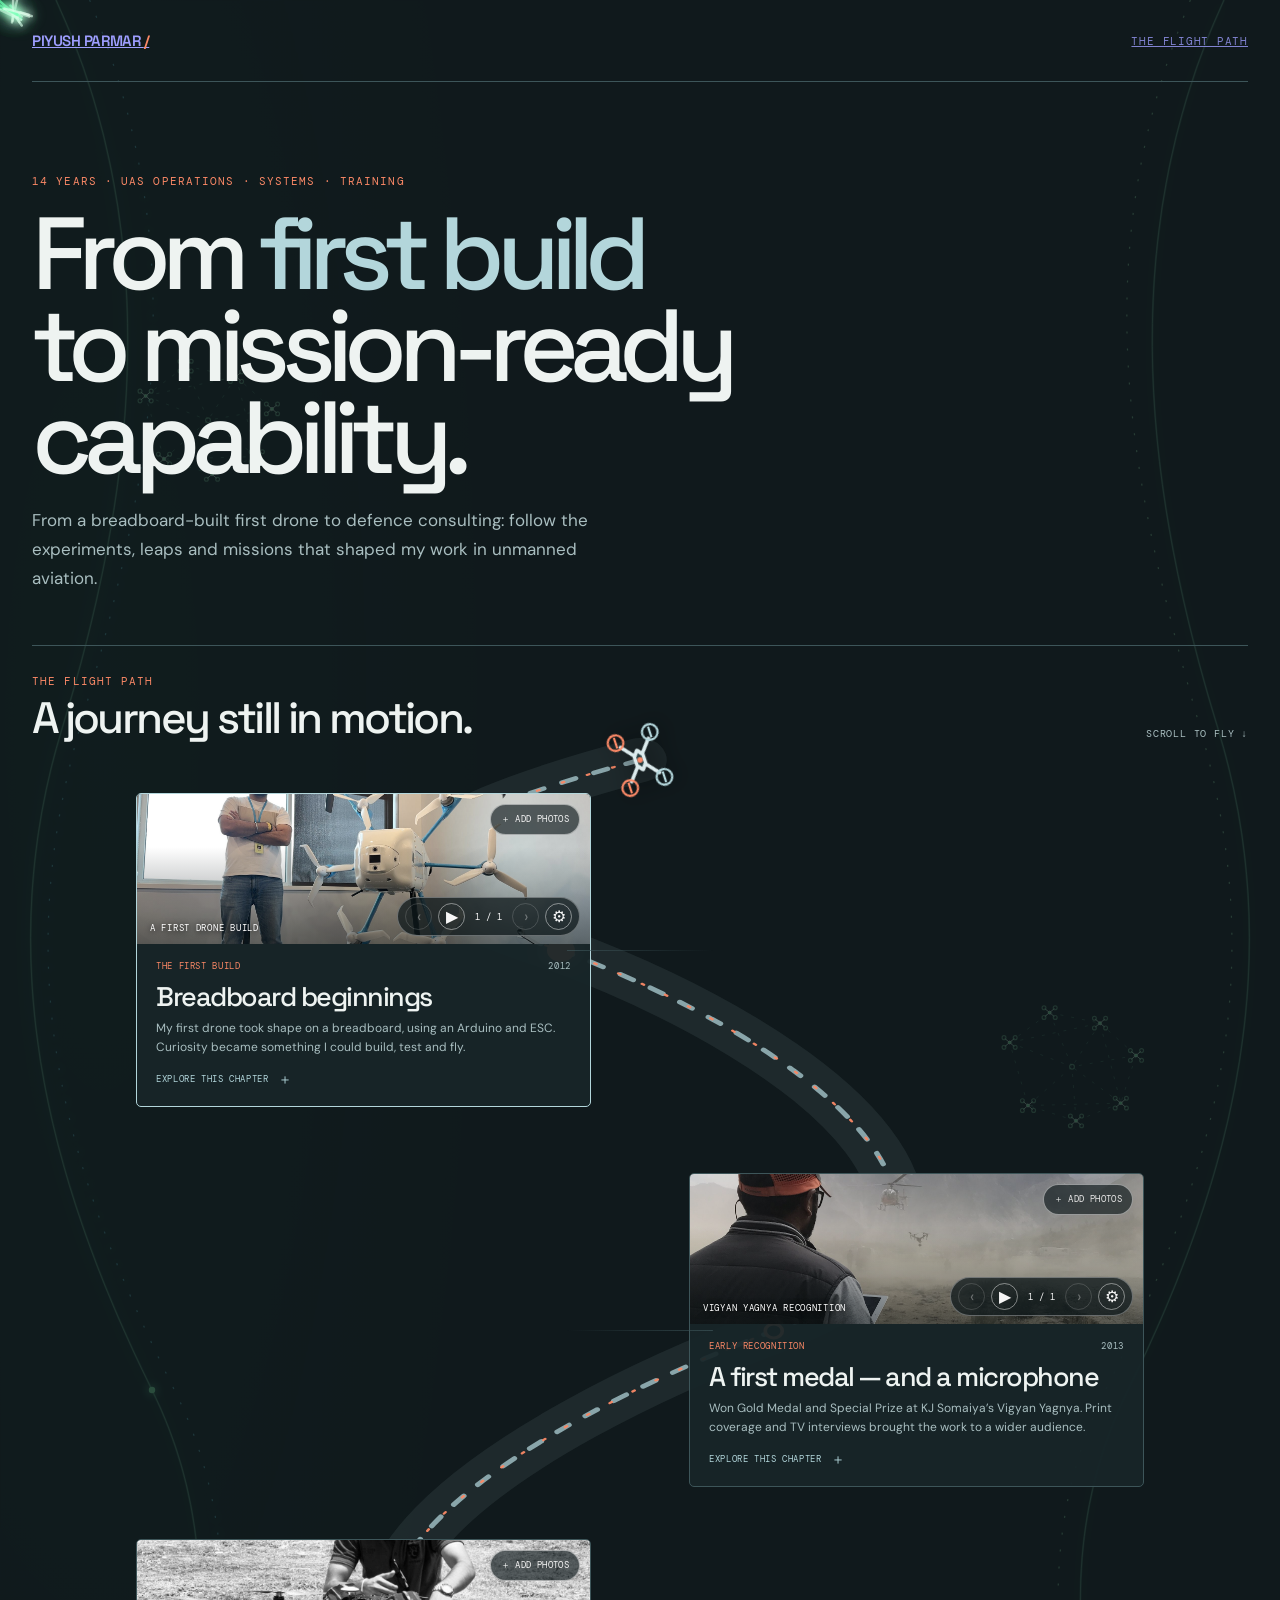
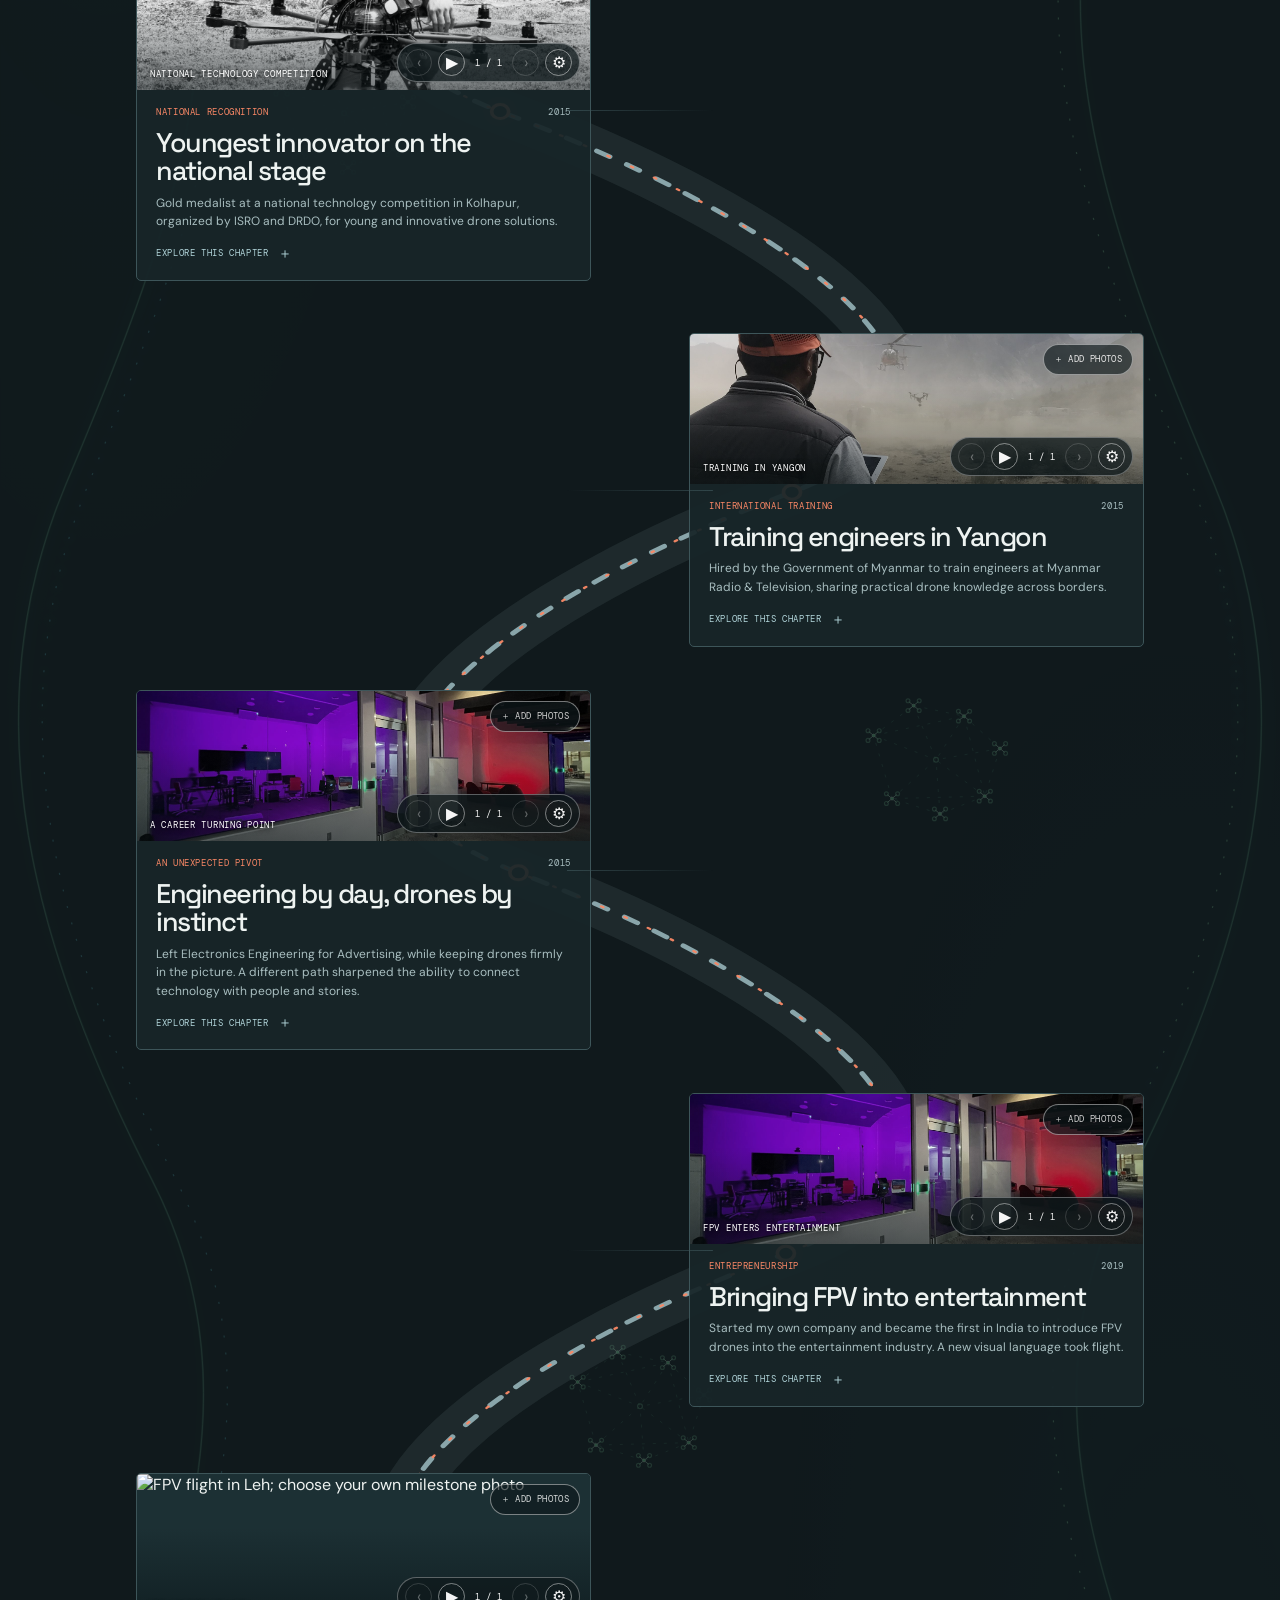
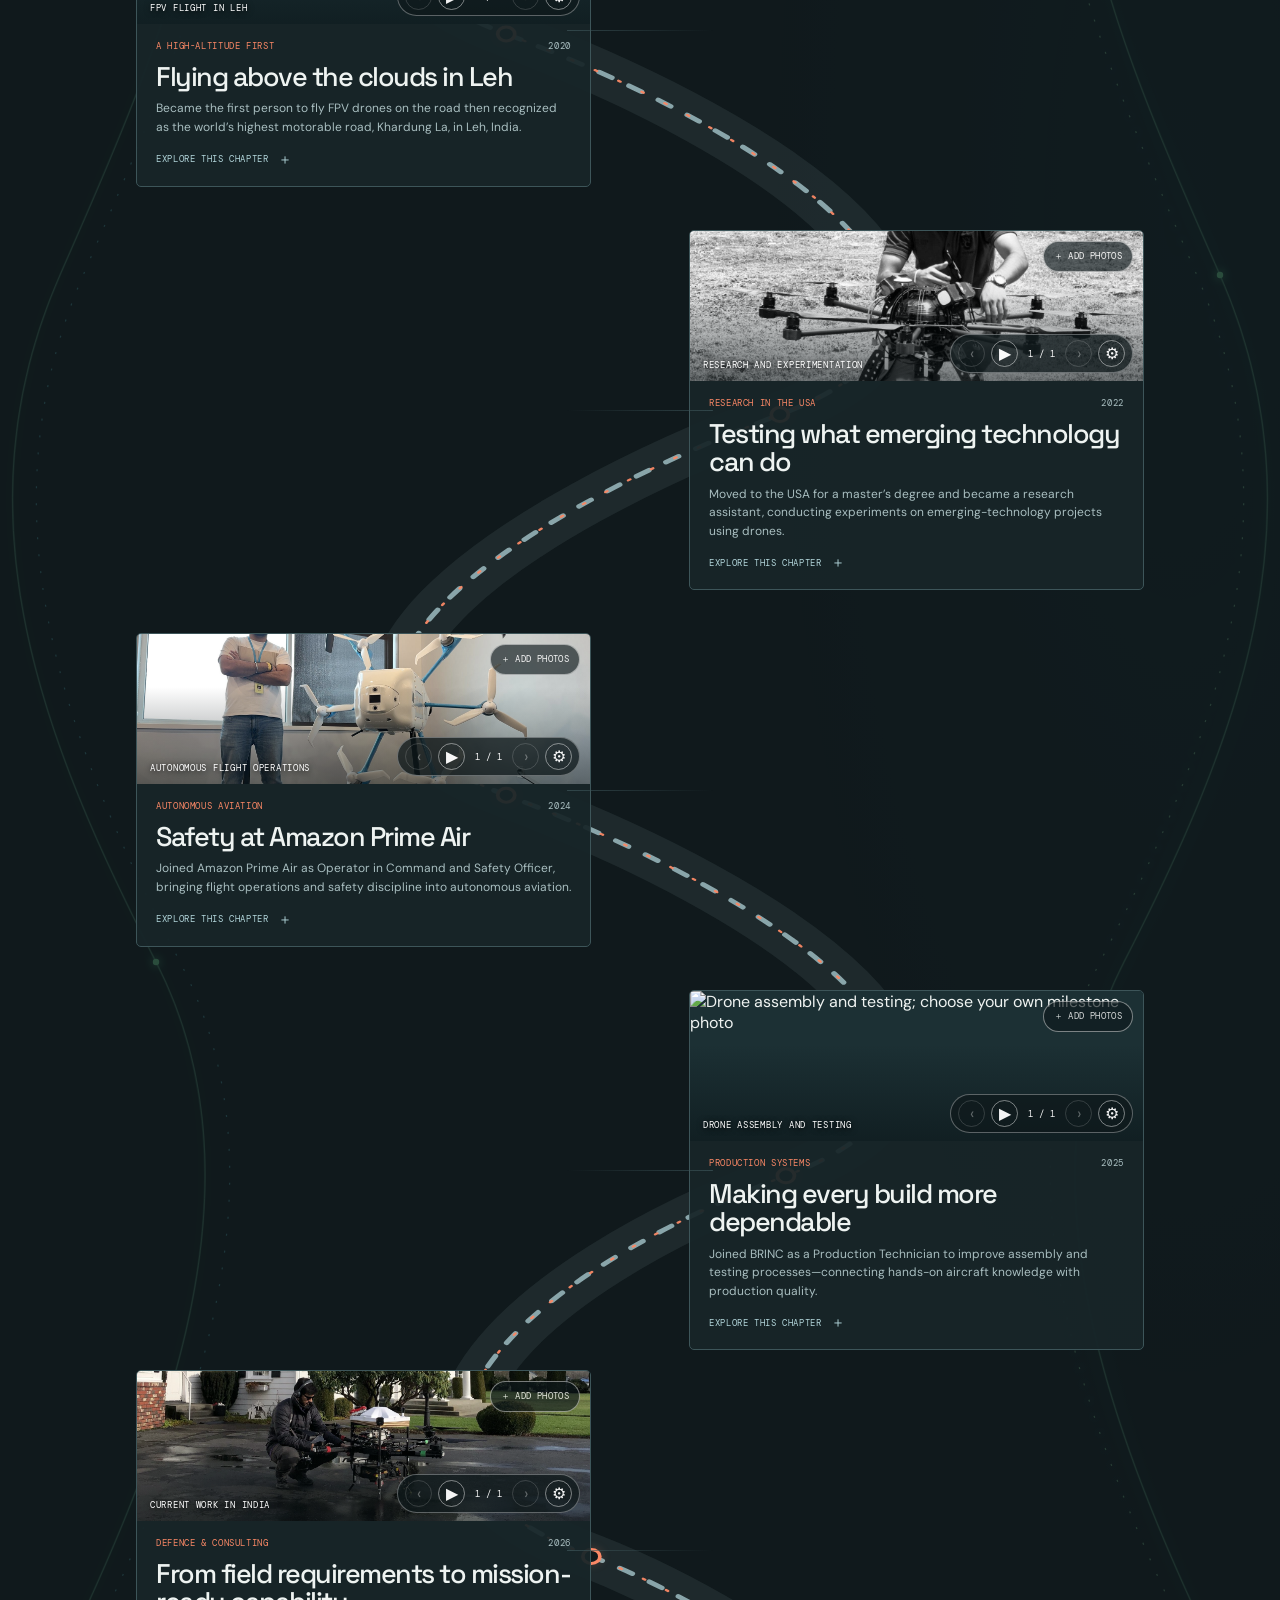
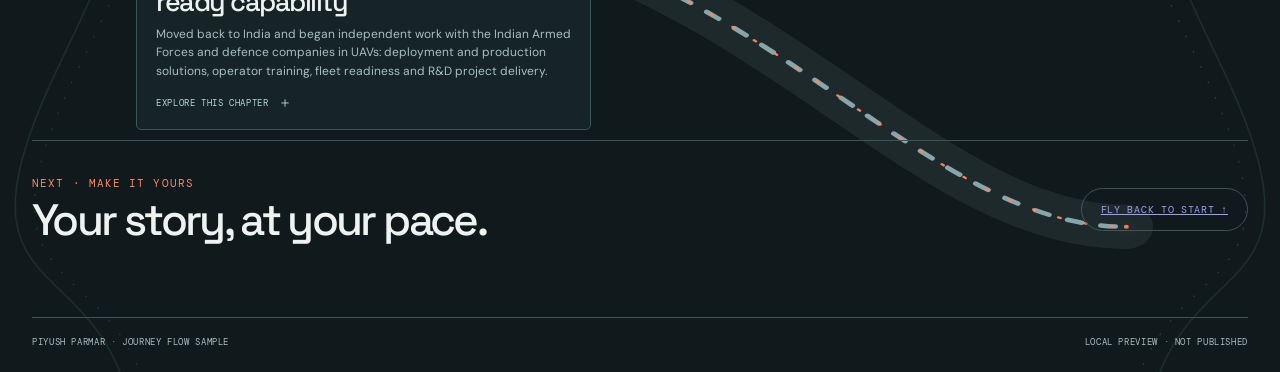
==== commit 68be6767: "Name the Khardung La road in journey copy" ====
--- a/Piyush_Parmar_Journey_Flow_Sample.html
+++ b/Piyush_Parmar_Journey_Flow_Sample.html
@@ -135,7 +135,7 @@
 
 </header>
 <div class="route-intro" id="journey"><div><div class="eyebrow">THE FLIGHT PATH</div><h2>A journey still in motion.</h2></div><p>Scroll to fly ↓</p></div>
-<section class="journey-visual" aria-label="Interactive career journey"><div class="flight-map" aria-hidden="true"><svg class="route-svg" viewBox="0 0 1000 4350" preserveAspectRatio="none"><path class="route-shadow" d="M500 0 C300 65 250 120 435 190 C655 290 830 470 610 570 C390 670 165 850 385 950 C605 1050 845 1230 625 1330 C405 1430 180 1610 400 1710 C620 1810 840 1990 620 2090 C400 2190 170 2370 390 2470 C610 2570 835 2750 615 2850 C395 2950 170 3130 390 3230 C610 3330 840 3510 620 3610 C400 3710 240 3890 460 3990 C650 4080 760 4260 900 4260"/><path class="route-line" id="routePath" d="M500 0 C300 65 250 120 435 190 C655 290 830 470 610 570 C390 670 165 850 385 950 C605 1050 845 1230 625 1330 C405 1430 180 1610 400 1710 C620 1810 840 1990 620 2090 C400 2190 170 2370 390 2470 C610 2570 835 2750 615 2850 C395 2950 170 3130 390 3230 C610 3330 840 3510 620 3610 C400 3710 240 3890 460 3990 C650 4080 760 4260 900 4260"/><path class="route-progress" id="routeProgress" pathLength="1" d="M500 0 C300 65 250 120 435 190 C655 290 830 470 610 570 C390 670 165 850 385 950 C605 1050 845 1230 625 1330 C405 1430 180 1610 400 1710 C620 1810 840 1990 620 2090 C400 2190 170 2370 390 2470 C610 2570 835 2750 615 2850 C395 2950 170 3130 390 3230 C610 3330 840 3510 620 3610 C400 3710 240 3890 460 3990 C650 4080 760 4260 900 4260"/><path class="route-glow" d="M500 0 C300 65 250 120 435 190 C655 290 830 470 610 570 C390 670 165 850 385 950 C605 1050 845 1230 625 1330 C405 1430 180 1610 400 1710 C620 1810 840 1990 620 2090 C400 2190 170 2370 390 2470 C610 2570 835 2750 615 2850 C395 2950 170 3130 390 3230 C610 3330 840 3510 620 3610 C400 3710 240 3890 460 3990 C650 4080 760 4260 900 4260"/><g id="routeNodes"><circle class="route-node" data-index="0" cx="435" cy="190" r="7"/><circle class="route-node" data-index="1" cx="610" cy="570" r="7"/><circle class="route-node" data-index="2" cx="385" cy="950" r="7"/><circle class="route-node" data-index="3" cx="625" cy="1330" r="7"/><circle class="route-node" data-index="4" cx="400" cy="1710" r="7"/><circle class="route-node" data-index="5" cx="620" cy="2090" r="7"/><circle class="route-node" data-index="6" cx="390" cy="2470" r="7"/><circle class="route-node" data-index="7" cx="615" cy="2850" r="7"/><circle class="route-node" data-index="8" cx="390" cy="3230" r="7"/><circle class="route-node" data-index="9" cx="620" cy="3610" r="7"/><circle class="route-node" data-index="10" cx="460" cy="3990" r="7"/></g></svg><div class="drone" id="drone" aria-label="Animated drone following the career path"><svg viewBox="0 0 64 52" role="img" aria-label="X-frame quadcopter"><g fill="none" stroke="#dcebed" stroke-width="3.2" stroke-linecap="round" stroke-linejoin="round"><path d="M28 23 16 13M36 23 48 13M28 29 16 39M36 29 48 39"/><path d="M28 22h8l5 4-5 4h-8l-5-4z" fill="#263f43"/></g><g class="rotor" fill="none" stroke="#fa8866" stroke-width="2"><circle cx="11" cy="10" r="7"/><path d="M6 10h10"/></g><g class="rotor r2" fill="none" stroke="#fa8866" stroke-width="2"><circle cx="53" cy="10" r="7"/><path d="M48 10h10"/></g><g class="rotor r2" fill="none" stroke="#b3d6db" stroke-width="2"><circle cx="11" cy="42" r="7"/><path d="M6 42h10"/></g><g class="rotor" fill="none" stroke="#b3d6db" stroke-width="2"><circle cx="53" cy="42" r="7"/><path d="M48 42h10"/></g><circle cx="32" cy="26" r="2.5" fill="#fa8866"/></svg></div></div><div class="timeline" id="timeline"><article class="milestone-row left" data-index="0"><div class="card-wrap"><div class="journey-card" role="button" tabindex="0" aria-expanded="false" aria-controls="detail-0"><div class="photo"><img src="journey-flow-assets/flight-test.jpg" alt="A first drone build; choose your own milestone photo"><span class="photo-label">A first drone build</span><label class="photo-picker" title="Choose a photo for 2012: Breadboard beginnings">＋ Add photos<input class="photo-input" type="file" accept="image/*" multiple aria-label="Choose photos for 2012: Breadboard beginnings"></label><div class="slideshow-controls" aria-label="Photo slideshow"><button type="button" data-slide-prev aria-label="Previous photo">‹</button><button type="button" data-slide-play aria-label="Play slideshow" title="Play slideshow">▶</button><span class="slide-count" aria-live="polite">1 / 1</span><button type="button" data-slide-next aria-label="Next photo">›</button><button type="button" data-slide-adjust aria-label="Adjust photo framing" title="Zoom and position photo">⚙</button><button type="button" data-slide-clear aria-label="Remove all photos from this card" title="Remove all selected photos">×</button></div><div class="photo-adjustments" hidden><label>Zoom <input data-frame-zoom type="range" min="100" max="260" value="100" aria-label="Photo zoom"></label><label>Horizontal <input data-frame-x type="range" min="0" max="100" value="50" aria-label="Horizontal photo position"></label><label>Vertical <input data-frame-y type="range" min="0" max="100" value="50" aria-label="Vertical photo position"></label><button type="button" data-frame-reset>Reset framing</button></div></div><div class="card-copy"><div class="card-meta"><b>THE FIRST BUILD</b><span>2012</span></div><h3>Breadboard beginnings</h3><p>My first drone took shape on a breadboard, using an Arduino and ESC. Curiosity became something I could build, test and fly.</p><span class="card-hint">Explore this chapter <span>＋</span></span></div></div><div class="detail" id="detail-0"><div><p>My first drone took shape on a breadboard, using an Arduino and ESC. Curiosity became something I could build, test and fly.</p></div></div></div></article><article class="milestone-row right" data-index="1"><div class="card-wrap"><div class="journey-card" role="button" tabindex="0" aria-expanded="false" aria-controls="detail-1"><div class="photo"><img src="journey-flow-assets/training.jpg" alt="Vigyan Yagnya recognition; choose your own milestone photo"><span class="photo-label">Vigyan Yagnya recognition</span><label class="photo-picker" title="Choose a photo for 2013: A first medal — and a microphone">＋ Add photos<input class="photo-input" type="file" accept="image/*" multiple aria-label="Choose photos for 2013: A first medal — and a microphone"></label><div class="slideshow-controls" aria-label="Photo slideshow"><button type="button" data-slide-prev aria-label="Previous photo">‹</button><button type="button" data-slide-play aria-label="Play slideshow" title="Play slideshow">▶</button><span class="slide-count" aria-live="polite">1 / 1</span><button type="button" data-slide-next aria-label="Next photo">›</button><button type="button" data-slide-adjust aria-label="Adjust photo framing" title="Zoom and position photo">⚙</button><button type="button" data-slide-clear aria-label="Remove all photos from this card" title="Remove all selected photos">×</button></div><div class="photo-adjustments" hidden><label>Zoom <input data-frame-zoom type="range" min="100" max="260" value="100" aria-label="Photo zoom"></label><label>Horizontal <input data-frame-x type="range" min="0" max="100" value="50" aria-label="Horizontal photo position"></label><label>Vertical <input data-frame-y type="range" min="0" max="100" value="50" aria-label="Vertical photo position"></label><button type="button" data-frame-reset>Reset framing</button></div></div><div class="card-copy"><div class="card-meta"><b>EARLY RECOGNITION</b><span>2013</span></div><h3>A first medal — and a microphone</h3><p>Won Gold Medal and Special Prize at KJ Somaiya’s Vigyan Yagnya. Print coverage and TV interviews brought the work to a wider audience.</p><span class="card-hint">Explore this chapter <span>＋</span></span></div></div><div class="detail" id="detail-1"><div><p>Won Gold Medal and Special Prize at KJ Somaiya’s Vigyan Yagnya. Print coverage and TV interviews brought the work to a wider audience.</p></div></div></div></article><article class="milestone-row left" data-index="2"><div class="card-wrap"><div class="journey-card" role="button" tabindex="0" aria-expanded="false" aria-controls="detail-2"><div class="photo"><img src="journey-flow-assets/systems.jpg" alt="National technology competition; choose your own milestone photo"><span class="photo-label">National technology competition</span><label class="photo-picker" title="Choose a photo for 2015: Youngest innovator on the national stage">＋ Add photos<input class="photo-input" type="file" accept="image/*" multiple aria-label="Choose photos for 2015: Youngest innovator on the national stage"></label><div class="slideshow-controls" aria-label="Photo slideshow"><button type="button" data-slide-prev aria-label="Previous photo">‹</button><button type="button" data-slide-play aria-label="Play slideshow" title="Play slideshow">▶</button><span class="slide-count" aria-live="polite">1 / 1</span><button type="button" data-slide-next aria-label="Next photo">›</button><button type="button" data-slide-adjust aria-label="Adjust photo framing" title="Zoom and position photo">⚙</button><button type="button" data-slide-clear aria-label="Remove all photos from this card" title="Remove all selected photos">×</button></div><div class="photo-adjustments" hidden><label>Zoom <input data-frame-zoom type="range" min="100" max="260" value="100" aria-label="Photo zoom"></label><label>Horizontal <input data-frame-x type="range" min="0" max="100" value="50" aria-label="Horizontal photo position"></label><label>Vertical <input data-frame-y type="range" min="0" max="100" value="50" aria-label="Vertical photo position"></label><button type="button" data-frame-reset>Reset framing</button></div></div><div class="card-copy"><div class="card-meta"><b>NATIONAL RECOGNITION</b><span>2015</span></div><h3>Youngest innovator on the national stage</h3><p>Gold medalist at a national technology competition in Kolhapur, organized by ISRO and DRDO, for young and innovative drone solutions.</p><span class="card-hint">Explore this chapter <span>＋</span></span></div></div><div class="detail" id="detail-2"><div><p>Gold medalist at a national technology competition in Kolhapur, organized by ISRO and DRDO, for young and innovative drone solutions.</p></div></div></div></article><article class="milestone-row right" data-index="3"><div class="card-wrap"><div class="journey-card" role="button" tabindex="0" aria-expanded="false" aria-controls="detail-3"><div class="photo"><img src="journey-flow-assets/training.jpg" alt="Training in Yangon; choose your own milestone photo"><span class="photo-label">Training in Yangon</span><label class="photo-picker" title="Choose a photo for 2015: Training engineers in Yangon">＋ Add photos<input class="photo-input" type="file" accept="image/*" multiple aria-label="Choose photos for 2015: Training engineers in Yangon"></label><div class="slideshow-controls" aria-label="Photo slideshow"><button type="button" data-slide-prev aria-label="Previous photo">‹</button><button type="button" data-slide-play aria-label="Play slideshow" title="Play slideshow">▶</button><span class="slide-count" aria-live="polite">1 / 1</span><button type="button" data-slide-next aria-label="Next photo">›</button><button type="button" data-slide-adjust aria-label="Adjust photo framing" title="Zoom and position photo">⚙</button><button type="button" data-slide-clear aria-label="Remove all photos from this card" title="Remove all selected photos">×</button></div><div class="photo-adjustments" hidden><label>Zoom <input data-frame-zoom type="range" min="100" max="260" value="100" aria-label="Photo zoom"></label><label>Horizontal <input data-frame-x type="range" min="0" max="100" value="50" aria-label="Horizontal photo position"></label><label>Vertical <input data-frame-y type="range" min="0" max="100" value="50" aria-label="Vertical photo position"></label><button type="button" data-frame-reset>Reset framing</button></div></div><div class="card-copy"><div class="card-meta"><b>INTERNATIONAL TRAINING</b><span>2015</span></div><h3>Training engineers in Yangon</h3><p>Hired by the Government of Myanmar to train engineers at Myanmar Radio & Television, sharing practical drone knowledge across borders.</p><span class="card-hint">Explore this chapter <span>＋</span></span></div></div><div class="detail" id="detail-3"><div><p>Hired by the Government of Myanmar to train engineers at Myanmar Radio & Television, sharing practical drone knowledge across borders.</p></div></div></div></article><article class="milestone-row left" data-index="4"><div class="card-wrap"><div class="journey-card" role="button" tabindex="0" aria-expanded="false" aria-controls="detail-4"><div class="photo"><img src="journey-flow-assets/fpv.jpg" alt="A career turning point; choose your own milestone photo"><span class="photo-label">A career turning point</span><label class="photo-picker" title="Choose a photo for 2015: Engineering by day, drones by instinct">＋ Add photos<input class="photo-input" type="file" accept="image/*" multiple aria-label="Choose photos for 2015: Engineering by day, drones by instinct"></label><div class="slideshow-controls" aria-label="Photo slideshow"><button type="button" data-slide-prev aria-label="Previous photo">‹</button><button type="button" data-slide-play aria-label="Play slideshow" title="Play slideshow">▶</button><span class="slide-count" aria-live="polite">1 / 1</span><button type="button" data-slide-next aria-label="Next photo">›</button><button type="button" data-slide-adjust aria-label="Adjust photo framing" title="Zoom and position photo">⚙</button><button type="button" data-slide-clear aria-label="Remove all photos from this card" title="Remove all selected photos">×</button></div><div class="photo-adjustments" hidden><label>Zoom <input data-frame-zoom type="range" min="100" max="260" value="100" aria-label="Photo zoom"></label><label>Horizontal <input data-frame-x type="range" min="0" max="100" value="50" aria-label="Horizontal photo position"></label><label>Vertical <input data-frame-y type="range" min="0" max="100" value="50" aria-label="Vertical photo position"></label><button type="button" data-frame-reset>Reset framing</button></div></div><div class="card-copy"><div class="card-meta"><b>AN UNEXPECTED PIVOT</b><span>2015</span></div><h3>Engineering by day, drones by instinct</h3><p>Left Electronics Engineering for Advertising, while keeping drones firmly in the picture. A different path sharpened the ability to connect technology with people and stories.</p><span class="card-hint">Explore this chapter <span>＋</span></span></div></div><div class="detail" id="detail-4"><div><p>Left Electronics Engineering for Advertising, while keeping drones firmly in the picture. A different path sharpened the ability to connect technology with people and stories.</p></div></div></div></article><article class="milestone-row right" data-index="5"><div class="card-wrap"><div class="journey-card" role="button" tabindex="0" aria-expanded="false" aria-controls="detail-5"><div class="photo"><img src="journey-flow-assets/fpv.jpg" alt="FPV enters entertainment; choose your own milestone photo"><span class="photo-label">FPV enters entertainment</span><label class="photo-picker" title="Choose a photo for 2019: Bringing FPV into entertainment">＋ Add photos<input class="photo-input" type="file" accept="image/*" multiple aria-label="Choose photos for 2019: Bringing FPV into entertainment"></label><div class="slideshow-controls" aria-label="Photo slideshow"><button type="button" data-slide-prev aria-label="Previous photo">‹</button><button type="button" data-slide-play aria-label="Play slideshow" title="Play slideshow">▶</button><span class="slide-count" aria-live="polite">1 / 1</span><button type="button" data-slide-next aria-label="Next photo">›</button><button type="button" data-slide-adjust aria-label="Adjust photo framing" title="Zoom and position photo">⚙</button><button type="button" data-slide-clear aria-label="Remove all photos from this card" title="Remove all selected photos">×</button></div><div class="photo-adjustments" hidden><label>Zoom <input data-frame-zoom type="range" min="100" max="260" value="100" aria-label="Photo zoom"></label><label>Horizontal <input data-frame-x type="range" min="0" max="100" value="50" aria-label="Horizontal photo position"></label><label>Vertical <input data-frame-y type="range" min="0" max="100" value="50" aria-label="Vertical photo position"></label><button type="button" data-frame-reset>Reset framing</button></div></div><div class="card-copy"><div class="card-meta"><b>ENTREPRENEURSHIP</b><span>2019</span></div><h3>Bringing FPV into entertainment</h3><p>Started my own company and became the first in India to introduce FPV drones into the entertainment industry. A new visual language took flight.</p><span class="card-hint">Explore this chapter <span>＋</span></span></div></div><div class="detail" id="detail-5"><div><p>Started my own company and became the first in India to introduce FPV drones into the entertainment industry. A new visual language took flight.</p></div></div></div></article><article class="milestone-row left" data-index="6"><div class="card-wrap"><div class="journey-card" role="button" tabindex="0" aria-expanded="false" aria-controls="detail-6"><div class="photo"><img src="../IMG_0486.JPG" alt="FPV flight in Leh; choose your own milestone photo"><span class="photo-label">FPV flight in Leh</span><label class="photo-picker" title="Choose a photo for 2020: Flying above the clouds in Leh">＋ Add photos<input class="photo-input" type="file" accept="image/*" multiple aria-label="Choose photos for 2020: Flying above the clouds in Leh"></label><div class="slideshow-controls" aria-label="Photo slideshow"><button type="button" data-slide-prev aria-label="Previous photo">‹</button><button type="button" data-slide-play aria-label="Play slideshow" title="Play slideshow">▶</button><span class="slide-count" aria-live="polite">1 / 1</span><button type="button" data-slide-next aria-label="Next photo">›</button><button type="button" data-slide-adjust aria-label="Adjust photo framing" title="Zoom and position photo">⚙</button><button type="button" data-slide-clear aria-label="Remove all photos from this card" title="Remove all selected photos">×</button></div><div class="photo-adjustments" hidden><label>Zoom <input data-frame-zoom type="range" min="100" max="260" value="100" aria-label="Photo zoom"></label><label>Horizontal <input data-frame-x type="range" min="0" max="100" value="50" aria-label="Horizontal photo position"></label><label>Vertical <input data-frame-y type="range" min="0" max="100" value="50" aria-label="Vertical photo position"></label><button type="button" data-frame-reset>Reset framing</button></div></div><div class="card-copy"><div class="card-meta"><b>A HIGH-ALTITUDE FIRST</b><span>2020</span></div><h3>Flying above the clouds in Leh</h3><p>Became the first person to fly FPV drones on the road then recognized as the world’s highest motorable road, in Leh, India.</p><span class="card-hint">Explore this chapter <span>＋</span></span></div></div><div class="detail" id="detail-6"><div><p>Became the first person to fly FPV drones on the road then recognized as the world’s highest motorable road, in Leh, India.</p></div></div></div></article><article class="milestone-row right" data-index="7"><div class="card-wrap"><div class="journey-card" role="button" tabindex="0" aria-expanded="false" aria-controls="detail-7"><div class="photo"><img src="journey-flow-assets/systems.jpg" alt="Research and experimentation; choose your own milestone photo"><span class="photo-label">Research and experimentation</span><label class="photo-picker" title="Choose a photo for 2022: Testing what emerging technology can do">＋ Add photos<input class="photo-input" type="file" accept="image/*" multiple aria-label="Choose photos for 2022: Testing what emerging technology can do"></label><div class="slideshow-controls" aria-label="Photo slideshow"><button type="button" data-slide-prev aria-label="Previous photo">‹</button><button type="button" data-slide-play aria-label="Play slideshow" title="Play slideshow">▶</button><span class="slide-count" aria-live="polite">1 / 1</span><button type="button" data-slide-next aria-label="Next photo">›</button><button type="button" data-slide-adjust aria-label="Adjust photo framing" title="Zoom and position photo">⚙</button><button type="button" data-slide-clear aria-label="Remove all photos from this card" title="Remove all selected photos">×</button></div><div class="photo-adjustments" hidden><label>Zoom <input data-frame-zoom type="range" min="100" max="260" value="100" aria-label="Photo zoom"></label><label>Horizontal <input data-frame-x type="range" min="0" max="100" value="50" aria-label="Horizontal photo position"></label><label>Vertical <input data-frame-y type="range" min="0" max="100" value="50" aria-label="Vertical photo position"></label><button type="button" data-frame-reset>Reset framing</button></div></div><div class="card-copy"><div class="card-meta"><b>RESEARCH IN THE USA</b><span>2022</span></div><h3>Testing what emerging technology can do</h3><p>Moved to the USA for a master’s degree and became a research assistant, conducting experiments on emerging-technology projects using drones.</p><span class="card-hint">Explore this chapter <span>＋</span></span></div></div><div class="detail" id="detail-7"><div><p>Moved to the USA for a master’s degree and became a research assistant, conducting experiments on emerging-technology projects using drones.</p></div></div></div></article><article class="milestone-row left" data-index="8"><div class="card-wrap"><div class="journey-card" role="button" tabindex="0" aria-expanded="false" aria-controls="detail-8"><div class="photo"><img src="journey-flow-assets/flight-test.jpg" alt="Autonomous flight operations; choose your own milestone photo"><span class="photo-label">Autonomous flight operations</span><label class="photo-picker" title="Choose a photo for 2024: Safety at Amazon Prime Air">＋ Add photos<input class="photo-input" type="file" accept="image/*" multiple aria-label="Choose photos for 2024: Safety at Amazon Prime Air"></label><div class="slideshow-controls" aria-label="Photo slideshow"><button type="button" data-slide-prev aria-label="Previous photo">‹</button><button type="button" data-slide-play aria-label="Play slideshow" title="Play slideshow">▶</button><span class="slide-count" aria-live="polite">1 / 1</span><button type="button" data-slide-next aria-label="Next photo">›</button><button type="button" data-slide-adjust aria-label="Adjust photo framing" title="Zoom and position photo">⚙</button><button type="button" data-slide-clear aria-label="Remove all photos from this card" title="Remove all selected photos">×</button></div><div class="photo-adjustments" hidden><label>Zoom <input data-frame-zoom type="range" min="100" max="260" value="100" aria-label="Photo zoom"></label><label>Horizontal <input data-frame-x type="range" min="0" max="100" value="50" aria-label="Horizontal photo position"></label><label>Vertical <input data-frame-y type="range" min="0" max="100" value="50" aria-label="Vertical photo position"></label><button type="button" data-frame-reset>Reset framing</button></div></div><div class="card-copy"><div class="card-meta"><b>AUTONOMOUS AVIATION</b><span>2024</span></div><h3>Safety at Amazon Prime Air</h3><p>Joined Amazon Prime Air as Operator in Command and Safety Officer, bringing flight operations and safety discipline into autonomous aviation.</p><span class="card-hint">Explore this chapter <span>＋</span></span></div></div><div class="detail" id="detail-8"><div><p>Joined Amazon Prime Air as Operator in Command and Safety Officer, bringing flight operations and safety discipline into autonomous aviation.</p></div></div></div></article><article class="milestone-row right" data-index="9"><div class="card-wrap"><div class="journey-card" role="button" tabindex="0" aria-expanded="false" aria-controls="detail-9"><div class="photo"><img src="../IMG_1194.jpg" alt="Drone assembly and testing; choose your own milestone photo"><span class="photo-label">Drone assembly and testing</span><label class="photo-picker" title="Choose a photo for 2025: Making every build more dependable">＋ Add photos<input class="photo-input" type="file" accept="image/*" multiple aria-label="Choose photos for 2025: Making every build more dependable"></label><div class="slideshow-controls" aria-label="Photo slideshow"><button type="button" data-slide-prev aria-label="Previous photo">‹</button><button type="button" data-slide-play aria-label="Play slideshow" title="Play slideshow">▶</button><span class="slide-count" aria-live="polite">1 / 1</span><button type="button" data-slide-next aria-label="Next photo">›</button><button type="button" data-slide-adjust aria-label="Adjust photo framing" title="Zoom and position photo">⚙</button><button type="button" data-slide-clear aria-label="Remove all photos from this card" title="Remove all selected photos">×</button></div><div class="photo-adjustments" hidden><label>Zoom <input data-frame-zoom type="range" min="100" max="260" value="100" aria-label="Photo zoom"></label><label>Horizontal <input data-frame-x type="range" min="0" max="100" value="50" aria-label="Horizontal photo position"></label><label>Vertical <input data-frame-y type="range" min="0" max="100" value="50" aria-label="Vertical photo position"></label><button type="button" data-frame-reset>Reset framing</button></div></div><div class="card-copy"><div class="card-meta"><b>PRODUCTION SYSTEMS</b><span>2025</span></div><h3>Making every build more dependable</h3><p>Joined BRINC as a Production Technician to improve assembly and testing processes—connecting hands-on aircraft knowledge with production quality.</p><span class="card-hint">Explore this chapter <span>＋</span></span></div></div><div class="detail" id="detail-9"><div><p>Joined BRINC as a Production Technician to improve assembly and testing processes—connecting hands-on aircraft knowledge with production quality.</p></div></div></div></article><article class="milestone-row left" data-index="10"><div class="card-wrap"><div class="journey-card" role="button" tabindex="0" aria-expanded="false" aria-controls="detail-10"><div class="photo"><img src="journey-flow-assets/hero.jpg" alt="Current work in India; choose your own milestone photo"><span class="photo-label">Current work in India</span><label class="photo-picker" title="Choose a photo for 2026: From field requirements to mission-ready capability">＋ Add photos<input class="photo-input" type="file" accept="image/*" multiple aria-label="Choose photos for 2026: From field requirements to mission-ready capability"></label><div class="slideshow-controls" aria-label="Photo slideshow"><button type="button" data-slide-prev aria-label="Previous photo">‹</button><button type="button" data-slide-play aria-label="Play slideshow" title="Play slideshow">▶</button><span class="slide-count" aria-live="polite">1 / 1</span><button type="button" data-slide-next aria-label="Next photo">›</button><button type="button" data-slide-adjust aria-label="Adjust photo framing" title="Zoom and position photo">⚙</button><button type="button" data-slide-clear aria-label="Remove all photos from this card" title="Remove all selected photos">×</button></div><div class="photo-adjustments" hidden><label>Zoom <input data-frame-zoom type="range" min="100" max="260" value="100" aria-label="Photo zoom"></label><label>Horizontal <input data-frame-x type="range" min="0" max="100" value="50" aria-label="Horizontal photo position"></label><label>Vertical <input data-frame-y type="range" min="0" max="100" value="50" aria-label="Vertical photo position"></label><button type="button" data-frame-reset>Reset framing</button></div></div><div class="card-copy"><div class="card-meta"><b>DEFENCE & CONSULTING</b><span>2026</span></div><h3>From field requirements to mission-ready capability</h3><p>Moved back to India and began independent work with the Indian Armed Forces and defence companies in UAVs: deployment and production solutions, operator training, fleet readiness and R&D project delivery.</p><span class="card-hint">Explore this chapter <span>＋</span></span></div></div><div class="detail" id="detail-10"><div><p>Moved back to India and began independent work with the Indian Armed Forces and defence companies in UAVs: deployment and production solutions, operator training, fleet readiness and R&D project delivery.</p></div></div></div></article></div>
+<section class="journey-visual" aria-label="Interactive career journey"><div class="flight-map" aria-hidden="true"><svg class="route-svg" viewBox="0 0 1000 4350" preserveAspectRatio="none"><path class="route-shadow" d="M500 0 C300 65 250 120 435 190 C655 290 830 470 610 570 C390 670 165 850 385 950 C605 1050 845 1230 625 1330 C405 1430 180 1610 400 1710 C620 1810 840 1990 620 2090 C400 2190 170 2370 390 2470 C610 2570 835 2750 615 2850 C395 2950 170 3130 390 3230 C610 3330 840 3510 620 3610 C400 3710 240 3890 460 3990 C650 4080 760 4260 900 4260"/><path class="route-line" id="routePath" d="M500 0 C300 65 250 120 435 190 C655 290 830 470 610 570 C390 670 165 850 385 950 C605 1050 845 1230 625 1330 C405 1430 180 1610 400 1710 C620 1810 840 1990 620 2090 C400 2190 170 2370 390 2470 C610 2570 835 2750 615 2850 C395 2950 170 3130 390 3230 C610 3330 840 3510 620 3610 C400 3710 240 3890 460 3990 C650 4080 760 4260 900 4260"/><path class="route-progress" id="routeProgress" pathLength="1" d="M500 0 C300 65 250 120 435 190 C655 290 830 470 610 570 C390 670 165 850 385 950 C605 1050 845 1230 625 1330 C405 1430 180 1610 400 1710 C620 1810 840 1990 620 2090 C400 2190 170 2370 390 2470 C610 2570 835 2750 615 2850 C395 2950 170 3130 390 3230 C610 3330 840 3510 620 3610 C400 3710 240 3890 460 3990 C650 4080 760 4260 900 4260"/><path class="route-glow" d="M500 0 C300 65 250 120 435 190 C655 290 830 470 610 570 C390 670 165 850 385 950 C605 1050 845 1230 625 1330 C405 1430 180 1610 400 1710 C620 1810 840 1990 620 2090 C400 2190 170 2370 390 2470 C610 2570 835 2750 615 2850 C395 2950 170 3130 390 3230 C610 3330 840 3510 620 3610 C400 3710 240 3890 460 3990 C650 4080 760 4260 900 4260"/><g id="routeNodes"><circle class="route-node" data-index="0" cx="435" cy="190" r="7"/><circle class="route-node" data-index="1" cx="610" cy="570" r="7"/><circle class="route-node" data-index="2" cx="385" cy="950" r="7"/><circle class="route-node" data-index="3" cx="625" cy="1330" r="7"/><circle class="route-node" data-index="4" cx="400" cy="1710" r="7"/><circle class="route-node" data-index="5" cx="620" cy="2090" r="7"/><circle class="route-node" data-index="6" cx="390" cy="2470" r="7"/><circle class="route-node" data-index="7" cx="615" cy="2850" r="7"/><circle class="route-node" data-index="8" cx="390" cy="3230" r="7"/><circle class="route-node" data-index="9" cx="620" cy="3610" r="7"/><circle class="route-node" data-index="10" cx="460" cy="3990" r="7"/></g></svg><div class="drone" id="drone" aria-label="Animated drone following the career path"><svg viewBox="0 0 64 52" role="img" aria-label="X-frame quadcopter"><g fill="none" stroke="#dcebed" stroke-width="3.2" stroke-linecap="round" stroke-linejoin="round"><path d="M28 23 16 13M36 23 48 13M28 29 16 39M36 29 48 39"/><path d="M28 22h8l5 4-5 4h-8l-5-4z" fill="#263f43"/></g><g class="rotor" fill="none" stroke="#fa8866" stroke-width="2"><circle cx="11" cy="10" r="7"/><path d="M6 10h10"/></g><g class="rotor r2" fill="none" stroke="#fa8866" stroke-width="2"><circle cx="53" cy="10" r="7"/><path d="M48 10h10"/></g><g class="rotor r2" fill="none" stroke="#b3d6db" stroke-width="2"><circle cx="11" cy="42" r="7"/><path d="M6 42h10"/></g><g class="rotor" fill="none" stroke="#b3d6db" stroke-width="2"><circle cx="53" cy="42" r="7"/><path d="M48 42h10"/></g><circle cx="32" cy="26" r="2.5" fill="#fa8866"/></svg></div></div><div class="timeline" id="timeline"><article class="milestone-row left" data-index="0"><div class="card-wrap"><div class="journey-card" role="button" tabindex="0" aria-expanded="false" aria-controls="detail-0"><div class="photo"><img src="journey-flow-assets/flight-test.jpg" alt="A first drone build; choose your own milestone photo"><span class="photo-label">A first drone build</span><label class="photo-picker" title="Choose a photo for 2012: Breadboard beginnings">＋ Add photos<input class="photo-input" type="file" accept="image/*" multiple aria-label="Choose photos for 2012: Breadboard beginnings"></label><div class="slideshow-controls" aria-label="Photo slideshow"><button type="button" data-slide-prev aria-label="Previous photo">‹</button><button type="button" data-slide-play aria-label="Play slideshow" title="Play slideshow">▶</button><span class="slide-count" aria-live="polite">1 / 1</span><button type="button" data-slide-next aria-label="Next photo">›</button><button type="button" data-slide-adjust aria-label="Adjust photo framing" title="Zoom and position photo">⚙</button><button type="button" data-slide-clear aria-label="Remove all photos from this card" title="Remove all selected photos">×</button></div><div class="photo-adjustments" hidden><label>Zoom <input data-frame-zoom type="range" min="100" max="260" value="100" aria-label="Photo zoom"></label><label>Horizontal <input data-frame-x type="range" min="0" max="100" value="50" aria-label="Horizontal photo position"></label><label>Vertical <input data-frame-y type="range" min="0" max="100" value="50" aria-label="Vertical photo position"></label><button type="button" data-frame-reset>Reset framing</button></div></div><div class="card-copy"><div class="card-meta"><b>THE FIRST BUILD</b><span>2012</span></div><h3>Breadboard beginnings</h3><p>My first drone took shape on a breadboard, using an Arduino and ESC. Curiosity became something I could build, test and fly.</p><span class="card-hint">Explore this chapter <span>＋</span></span></div></div><div class="detail" id="detail-0"><div><p>My first drone took shape on a breadboard, using an Arduino and ESC. Curiosity became something I could build, test and fly.</p></div></div></div></article><article class="milestone-row right" data-index="1"><div class="card-wrap"><div class="journey-card" role="button" tabindex="0" aria-expanded="false" aria-controls="detail-1"><div class="photo"><img src="journey-flow-assets/training.jpg" alt="Vigyan Yagnya recognition; choose your own milestone photo"><span class="photo-label">Vigyan Yagnya recognition</span><label class="photo-picker" title="Choose a photo for 2013: A first medal — and a microphone">＋ Add photos<input class="photo-input" type="file" accept="image/*" multiple aria-label="Choose photos for 2013: A first medal — and a microphone"></label><div class="slideshow-controls" aria-label="Photo slideshow"><button type="button" data-slide-prev aria-label="Previous photo">‹</button><button type="button" data-slide-play aria-label="Play slideshow" title="Play slideshow">▶</button><span class="slide-count" aria-live="polite">1 / 1</span><button type="button" data-slide-next aria-label="Next photo">›</button><button type="button" data-slide-adjust aria-label="Adjust photo framing" title="Zoom and position photo">⚙</button><button type="button" data-slide-clear aria-label="Remove all photos from this card" title="Remove all selected photos">×</button></div><div class="photo-adjustments" hidden><label>Zoom <input data-frame-zoom type="range" min="100" max="260" value="100" aria-label="Photo zoom"></label><label>Horizontal <input data-frame-x type="range" min="0" max="100" value="50" aria-label="Horizontal photo position"></label><label>Vertical <input data-frame-y type="range" min="0" max="100" value="50" aria-label="Vertical photo position"></label><button type="button" data-frame-reset>Reset framing</button></div></div><div class="card-copy"><div class="card-meta"><b>EARLY RECOGNITION</b><span>2013</span></div><h3>A first medal — and a microphone</h3><p>Won Gold Medal and Special Prize at KJ Somaiya’s Vigyan Yagnya. Print coverage and TV interviews brought the work to a wider audience.</p><span class="card-hint">Explore this chapter <span>＋</span></span></div></div><div class="detail" id="detail-1"><div><p>Won Gold Medal and Special Prize at KJ Somaiya’s Vigyan Yagnya. Print coverage and TV interviews brought the work to a wider audience.</p></div></div></div></article><article class="milestone-row left" data-index="2"><div class="card-wrap"><div class="journey-card" role="button" tabindex="0" aria-expanded="false" aria-controls="detail-2"><div class="photo"><img src="journey-flow-assets/systems.jpg" alt="National technology competition; choose your own milestone photo"><span class="photo-label">National technology competition</span><label class="photo-picker" title="Choose a photo for 2015: Youngest innovator on the national stage">＋ Add photos<input class="photo-input" type="file" accept="image/*" multiple aria-label="Choose photos for 2015: Youngest innovator on the national stage"></label><div class="slideshow-controls" aria-label="Photo slideshow"><button type="button" data-slide-prev aria-label="Previous photo">‹</button><button type="button" data-slide-play aria-label="Play slideshow" title="Play slideshow">▶</button><span class="slide-count" aria-live="polite">1 / 1</span><button type="button" data-slide-next aria-label="Next photo">›</button><button type="button" data-slide-adjust aria-label="Adjust photo framing" title="Zoom and position photo">⚙</button><button type="button" data-slide-clear aria-label="Remove all photos from this card" title="Remove all selected photos">×</button></div><div class="photo-adjustments" hidden><label>Zoom <input data-frame-zoom type="range" min="100" max="260" value="100" aria-label="Photo zoom"></label><label>Horizontal <input data-frame-x type="range" min="0" max="100" value="50" aria-label="Horizontal photo position"></label><label>Vertical <input data-frame-y type="range" min="0" max="100" value="50" aria-label="Vertical photo position"></label><button type="button" data-frame-reset>Reset framing</button></div></div><div class="card-copy"><div class="card-meta"><b>NATIONAL RECOGNITION</b><span>2015</span></div><h3>Youngest innovator on the national stage</h3><p>Gold medalist at a national technology competition in Kolhapur, organized by ISRO and DRDO, for young and innovative drone solutions.</p><span class="card-hint">Explore this chapter <span>＋</span></span></div></div><div class="detail" id="detail-2"><div><p>Gold medalist at a national technology competition in Kolhapur, organized by ISRO and DRDO, for young and innovative drone solutions.</p></div></div></div></article><article class="milestone-row right" data-index="3"><div class="card-wrap"><div class="journey-card" role="button" tabindex="0" aria-expanded="false" aria-controls="detail-3"><div class="photo"><img src="journey-flow-assets/training.jpg" alt="Training in Yangon; choose your own milestone photo"><span class="photo-label">Training in Yangon</span><label class="photo-picker" title="Choose a photo for 2015: Training engineers in Yangon">＋ Add photos<input class="photo-input" type="file" accept="image/*" multiple aria-label="Choose photos for 2015: Training engineers in Yangon"></label><div class="slideshow-controls" aria-label="Photo slideshow"><button type="button" data-slide-prev aria-label="Previous photo">‹</button><button type="button" data-slide-play aria-label="Play slideshow" title="Play slideshow">▶</button><span class="slide-count" aria-live="polite">1 / 1</span><button type="button" data-slide-next aria-label="Next photo">›</button><button type="button" data-slide-adjust aria-label="Adjust photo framing" title="Zoom and position photo">⚙</button><button type="button" data-slide-clear aria-label="Remove all photos from this card" title="Remove all selected photos">×</button></div><div class="photo-adjustments" hidden><label>Zoom <input data-frame-zoom type="range" min="100" max="260" value="100" aria-label="Photo zoom"></label><label>Horizontal <input data-frame-x type="range" min="0" max="100" value="50" aria-label="Horizontal photo position"></label><label>Vertical <input data-frame-y type="range" min="0" max="100" value="50" aria-label="Vertical photo position"></label><button type="button" data-frame-reset>Reset framing</button></div></div><div class="card-copy"><div class="card-meta"><b>INTERNATIONAL TRAINING</b><span>2015</span></div><h3>Training engineers in Yangon</h3><p>Hired by the Government of Myanmar to train engineers at Myanmar Radio & Television, sharing practical drone knowledge across borders.</p><span class="card-hint">Explore this chapter <span>＋</span></span></div></div><div class="detail" id="detail-3"><div><p>Hired by the Government of Myanmar to train engineers at Myanmar Radio & Television, sharing practical drone knowledge across borders.</p></div></div></div></article><article class="milestone-row left" data-index="4"><div class="card-wrap"><div class="journey-card" role="button" tabindex="0" aria-expanded="false" aria-controls="detail-4"><div class="photo"><img src="journey-flow-assets/fpv.jpg" alt="A career turning point; choose your own milestone photo"><span class="photo-label">A career turning point</span><label class="photo-picker" title="Choose a photo for 2015: Engineering by day, drones by instinct">＋ Add photos<input class="photo-input" type="file" accept="image/*" multiple aria-label="Choose photos for 2015: Engineering by day, drones by instinct"></label><div class="slideshow-controls" aria-label="Photo slideshow"><button type="button" data-slide-prev aria-label="Previous photo">‹</button><button type="button" data-slide-play aria-label="Play slideshow" title="Play slideshow">▶</button><span class="slide-count" aria-live="polite">1 / 1</span><button type="button" data-slide-next aria-label="Next photo">›</button><button type="button" data-slide-adjust aria-label="Adjust photo framing" title="Zoom and position photo">⚙</button><button type="button" data-slide-clear aria-label="Remove all photos from this card" title="Remove all selected photos">×</button></div><div class="photo-adjustments" hidden><label>Zoom <input data-frame-zoom type="range" min="100" max="260" value="100" aria-label="Photo zoom"></label><label>Horizontal <input data-frame-x type="range" min="0" max="100" value="50" aria-label="Horizontal photo position"></label><label>Vertical <input data-frame-y type="range" min="0" max="100" value="50" aria-label="Vertical photo position"></label><button type="button" data-frame-reset>Reset framing</button></div></div><div class="card-copy"><div class="card-meta"><b>AN UNEXPECTED PIVOT</b><span>2015</span></div><h3>Engineering by day, drones by instinct</h3><p>Left Electronics Engineering for Advertising, while keeping drones firmly in the picture. A different path sharpened the ability to connect technology with people and stories.</p><span class="card-hint">Explore this chapter <span>＋</span></span></div></div><div class="detail" id="detail-4"><div><p>Left Electronics Engineering for Advertising, while keeping drones firmly in the picture. A different path sharpened the ability to connect technology with people and stories.</p></div></div></div></article><article class="milestone-row right" data-index="5"><div class="card-wrap"><div class="journey-card" role="button" tabindex="0" aria-expanded="false" aria-controls="detail-5"><div class="photo"><img src="journey-flow-assets/fpv.jpg" alt="FPV enters entertainment; choose your own milestone photo"><span class="photo-label">FPV enters entertainment</span><label class="photo-picker" title="Choose a photo for 2019: Bringing FPV into entertainment">＋ Add photos<input class="photo-input" type="file" accept="image/*" multiple aria-label="Choose photos for 2019: Bringing FPV into entertainment"></label><div class="slideshow-controls" aria-label="Photo slideshow"><button type="button" data-slide-prev aria-label="Previous photo">‹</button><button type="button" data-slide-play aria-label="Play slideshow" title="Play slideshow">▶</button><span class="slide-count" aria-live="polite">1 / 1</span><button type="button" data-slide-next aria-label="Next photo">›</button><button type="button" data-slide-adjust aria-label="Adjust photo framing" title="Zoom and position photo">⚙</button><button type="button" data-slide-clear aria-label="Remove all photos from this card" title="Remove all selected photos">×</button></div><div class="photo-adjustments" hidden><label>Zoom <input data-frame-zoom type="range" min="100" max="260" value="100" aria-label="Photo zoom"></label><label>Horizontal <input data-frame-x type="range" min="0" max="100" value="50" aria-label="Horizontal photo position"></label><label>Vertical <input data-frame-y type="range" min="0" max="100" value="50" aria-label="Vertical photo position"></label><button type="button" data-frame-reset>Reset framing</button></div></div><div class="card-copy"><div class="card-meta"><b>ENTREPRENEURSHIP</b><span>2019</span></div><h3>Bringing FPV into entertainment</h3><p>Started my own company and became the first in India to introduce FPV drones into the entertainment industry. A new visual language took flight.</p><span class="card-hint">Explore this chapter <span>＋</span></span></div></div><div class="detail" id="detail-5"><div><p>Started my own company and became the first in India to introduce FPV drones into the entertainment industry. A new visual language took flight.</p></div></div></div></article><article class="milestone-row left" data-index="6"><div class="card-wrap"><div class="journey-card" role="button" tabindex="0" aria-expanded="false" aria-controls="detail-6"><div class="photo"><img src="../IMG_0486.JPG" alt="FPV flight in Leh; choose your own milestone photo"><span class="photo-label">FPV flight in Leh</span><label class="photo-picker" title="Choose a photo for 2020: Flying above the clouds in Leh">＋ Add photos<input class="photo-input" type="file" accept="image/*" multiple aria-label="Choose photos for 2020: Flying above the clouds in Leh"></label><div class="slideshow-controls" aria-label="Photo slideshow"><button type="button" data-slide-prev aria-label="Previous photo">‹</button><button type="button" data-slide-play aria-label="Play slideshow" title="Play slideshow">▶</button><span class="slide-count" aria-live="polite">1 / 1</span><button type="button" data-slide-next aria-label="Next photo">›</button><button type="button" data-slide-adjust aria-label="Adjust photo framing" title="Zoom and position photo">⚙</button><button type="button" data-slide-clear aria-label="Remove all photos from this card" title="Remove all selected photos">×</button></div><div class="photo-adjustments" hidden><label>Zoom <input data-frame-zoom type="range" min="100" max="260" value="100" aria-label="Photo zoom"></label><label>Horizontal <input data-frame-x type="range" min="0" max="100" value="50" aria-label="Horizontal photo position"></label><label>Vertical <input data-frame-y type="range" min="0" max="100" value="50" aria-label="Vertical photo position"></label><button type="button" data-frame-reset>Reset framing</button></div></div><div class="card-copy"><div class="card-meta"><b>A HIGH-ALTITUDE FIRST</b><span>2020</span></div><h3>Flying above the clouds in Leh</h3><p>Became the first person to fly FPV drones on the road then recognized as the world’s highest motorable road, Khardung La, in Leh, India.</p><span class="card-hint">Explore this chapter <span>＋</span></span></div></div><div class="detail" id="detail-6"><div><p>Became the first person to fly FPV drones on the road then recognized as the world’s highest motorable road, Khardung La, in Leh, India.</p></div></div></div></article><article class="milestone-row right" data-index="7"><div class="card-wrap"><div class="journey-card" role="button" tabindex="0" aria-expanded="false" aria-controls="detail-7"><div class="photo"><img src="journey-flow-assets/systems.jpg" alt="Research and experimentation; choose your own milestone photo"><span class="photo-label">Research and experimentation</span><label class="photo-picker" title="Choose a photo for 2022: Testing what emerging technology can do">＋ Add photos<input class="photo-input" type="file" accept="image/*" multiple aria-label="Choose photos for 2022: Testing what emerging technology can do"></label><div class="slideshow-controls" aria-label="Photo slideshow"><button type="button" data-slide-prev aria-label="Previous photo">‹</button><button type="button" data-slide-play aria-label="Play slideshow" title="Play slideshow">▶</button><span class="slide-count" aria-live="polite">1 / 1</span><button type="button" data-slide-next aria-label="Next photo">›</button><button type="button" data-slide-adjust aria-label="Adjust photo framing" title="Zoom and position photo">⚙</button><button type="button" data-slide-clear aria-label="Remove all photos from this card" title="Remove all selected photos">×</button></div><div class="photo-adjustments" hidden><label>Zoom <input data-frame-zoom type="range" min="100" max="260" value="100" aria-label="Photo zoom"></label><label>Horizontal <input data-frame-x type="range" min="0" max="100" value="50" aria-label="Horizontal photo position"></label><label>Vertical <input data-frame-y type="range" min="0" max="100" value="50" aria-label="Vertical photo position"></label><button type="button" data-frame-reset>Reset framing</button></div></div><div class="card-copy"><div class="card-meta"><b>RESEARCH IN THE USA</b><span>2022</span></div><h3>Testing what emerging technology can do</h3><p>Moved to the USA for a master’s degree and became a research assistant, conducting experiments on emerging-technology projects using drones.</p><span class="card-hint">Explore this chapter <span>＋</span></span></div></div><div class="detail" id="detail-7"><div><p>Moved to the USA for a master’s degree and became a research assistant, conducting experiments on emerging-technology projects using drones.</p></div></div></div></article><article class="milestone-row left" data-index="8"><div class="card-wrap"><div class="journey-card" role="button" tabindex="0" aria-expanded="false" aria-controls="detail-8"><div class="photo"><img src="journey-flow-assets/flight-test.jpg" alt="Autonomous flight operations; choose your own milestone photo"><span class="photo-label">Autonomous flight operations</span><label class="photo-picker" title="Choose a photo for 2024: Safety at Amazon Prime Air">＋ Add photos<input class="photo-input" type="file" accept="image/*" multiple aria-label="Choose photos for 2024: Safety at Amazon Prime Air"></label><div class="slideshow-controls" aria-label="Photo slideshow"><button type="button" data-slide-prev aria-label="Previous photo">‹</button><button type="button" data-slide-play aria-label="Play slideshow" title="Play slideshow">▶</button><span class="slide-count" aria-live="polite">1 / 1</span><button type="button" data-slide-next aria-label="Next photo">›</button><button type="button" data-slide-adjust aria-label="Adjust photo framing" title="Zoom and position photo">⚙</button><button type="button" data-slide-clear aria-label="Remove all photos from this card" title="Remove all selected photos">×</button></div><div class="photo-adjustments" hidden><label>Zoom <input data-frame-zoom type="range" min="100" max="260" value="100" aria-label="Photo zoom"></label><label>Horizontal <input data-frame-x type="range" min="0" max="100" value="50" aria-label="Horizontal photo position"></label><label>Vertical <input data-frame-y type="range" min="0" max="100" value="50" aria-label="Vertical photo position"></label><button type="button" data-frame-reset>Reset framing</button></div></div><div class="card-copy"><div class="card-meta"><b>AUTONOMOUS AVIATION</b><span>2024</span></div><h3>Safety at Amazon Prime Air</h3><p>Joined Amazon Prime Air as Operator in Command and Safety Officer, bringing flight operations and safety discipline into autonomous aviation.</p><span class="card-hint">Explore this chapter <span>＋</span></span></div></div><div class="detail" id="detail-8"><div><p>Joined Amazon Prime Air as Operator in Command and Safety Officer, bringing flight operations and safety discipline into autonomous aviation.</p></div></div></div></article><article class="milestone-row right" data-index="9"><div class="card-wrap"><div class="journey-card" role="button" tabindex="0" aria-expanded="false" aria-controls="detail-9"><div class="photo"><img src="../IMG_1194.jpg" alt="Drone assembly and testing; choose your own milestone photo"><span class="photo-label">Drone assembly and testing</span><label class="photo-picker" title="Choose a photo for 2025: Making every build more dependable">＋ Add photos<input class="photo-input" type="file" accept="image/*" multiple aria-label="Choose photos for 2025: Making every build more dependable"></label><div class="slideshow-controls" aria-label="Photo slideshow"><button type="button" data-slide-prev aria-label="Previous photo">‹</button><button type="button" data-slide-play aria-label="Play slideshow" title="Play slideshow">▶</button><span class="slide-count" aria-live="polite">1 / 1</span><button type="button" data-slide-next aria-label="Next photo">›</button><button type="button" data-slide-adjust aria-label="Adjust photo framing" title="Zoom and position photo">⚙</button><button type="button" data-slide-clear aria-label="Remove all photos from this card" title="Remove all selected photos">×</button></div><div class="photo-adjustments" hidden><label>Zoom <input data-frame-zoom type="range" min="100" max="260" value="100" aria-label="Photo zoom"></label><label>Horizontal <input data-frame-x type="range" min="0" max="100" value="50" aria-label="Horizontal photo position"></label><label>Vertical <input data-frame-y type="range" min="0" max="100" value="50" aria-label="Vertical photo position"></label><button type="button" data-frame-reset>Reset framing</button></div></div><div class="card-copy"><div class="card-meta"><b>PRODUCTION SYSTEMS</b><span>2025</span></div><h3>Making every build more dependable</h3><p>Joined BRINC as a Production Technician to improve assembly and testing processes—connecting hands-on aircraft knowledge with production quality.</p><span class="card-hint">Explore this chapter <span>＋</span></span></div></div><div class="detail" id="detail-9"><div><p>Joined BRINC as a Production Technician to improve assembly and testing processes—connecting hands-on aircraft knowledge with production quality.</p></div></div></div></article><article class="milestone-row left" data-index="10"><div class="card-wrap"><div class="journey-card" role="button" tabindex="0" aria-expanded="false" aria-controls="detail-10"><div class="photo"><img src="journey-flow-assets/hero.jpg" alt="Current work in India; choose your own milestone photo"><span class="photo-label">Current work in India</span><label class="photo-picker" title="Choose a photo for 2026: From field requirements to mission-ready capability">＋ Add photos<input class="photo-input" type="file" accept="image/*" multiple aria-label="Choose photos for 2026: From field requirements to mission-ready capability"></label><div class="slideshow-controls" aria-label="Photo slideshow"><button type="button" data-slide-prev aria-label="Previous photo">‹</button><button type="button" data-slide-play aria-label="Play slideshow" title="Play slideshow">▶</button><span class="slide-count" aria-live="polite">1 / 1</span><button type="button" data-slide-next aria-label="Next photo">›</button><button type="button" data-slide-adjust aria-label="Adjust photo framing" title="Zoom and position photo">⚙</button><button type="button" data-slide-clear aria-label="Remove all photos from this card" title="Remove all selected photos">×</button></div><div class="photo-adjustments" hidden><label>Zoom <input data-frame-zoom type="range" min="100" max="260" value="100" aria-label="Photo zoom"></label><label>Horizontal <input data-frame-x type="range" min="0" max="100" value="50" aria-label="Horizontal photo position"></label><label>Vertical <input data-frame-y type="range" min="0" max="100" value="50" aria-label="Vertical photo position"></label><button type="button" data-frame-reset>Reset framing</button></div></div><div class="card-copy"><div class="card-meta"><b>DEFENCE & CONSULTING</b><span>2026</span></div><h3>From field requirements to mission-ready capability</h3><p>Moved back to India and began independent work with the Indian Armed Forces and defence companies in UAVs: deployment and production solutions, operator training, fleet readiness and R&D project delivery.</p><span class="card-hint">Explore this chapter <span>＋</span></span></div></div><div class="detail" id="detail-10"><div><p>Moved back to India and began independent work with the Indian Armed Forces and defence companies in UAVs: deployment and production solutions, operator training, fleet readiness and R&D project delivery.</p></div></div></div></article></div>
 
 <dialog class="milestone-dialog" id="milestoneDialog" aria-labelledby="dialogTitle"><div class="dialog-inner"><button class="dialog-close" type="button" aria-label="Close milestone">×</button><div class="eyebrow" id="dialogMeta"></div><h2 id="dialogTitle"></h2><p id="dialogDescription"></p><button class="dialog-return" type="button" data-dialog-close>Back to the journey ↑</button></div></dialog>
 <div class="end-card"><div><div class="eyebrow">NEXT · MAKE IT YOURS</div><h2>Your story, at your pace.</h2></div><a href="#top">Fly back to start ↑</a></div></section>
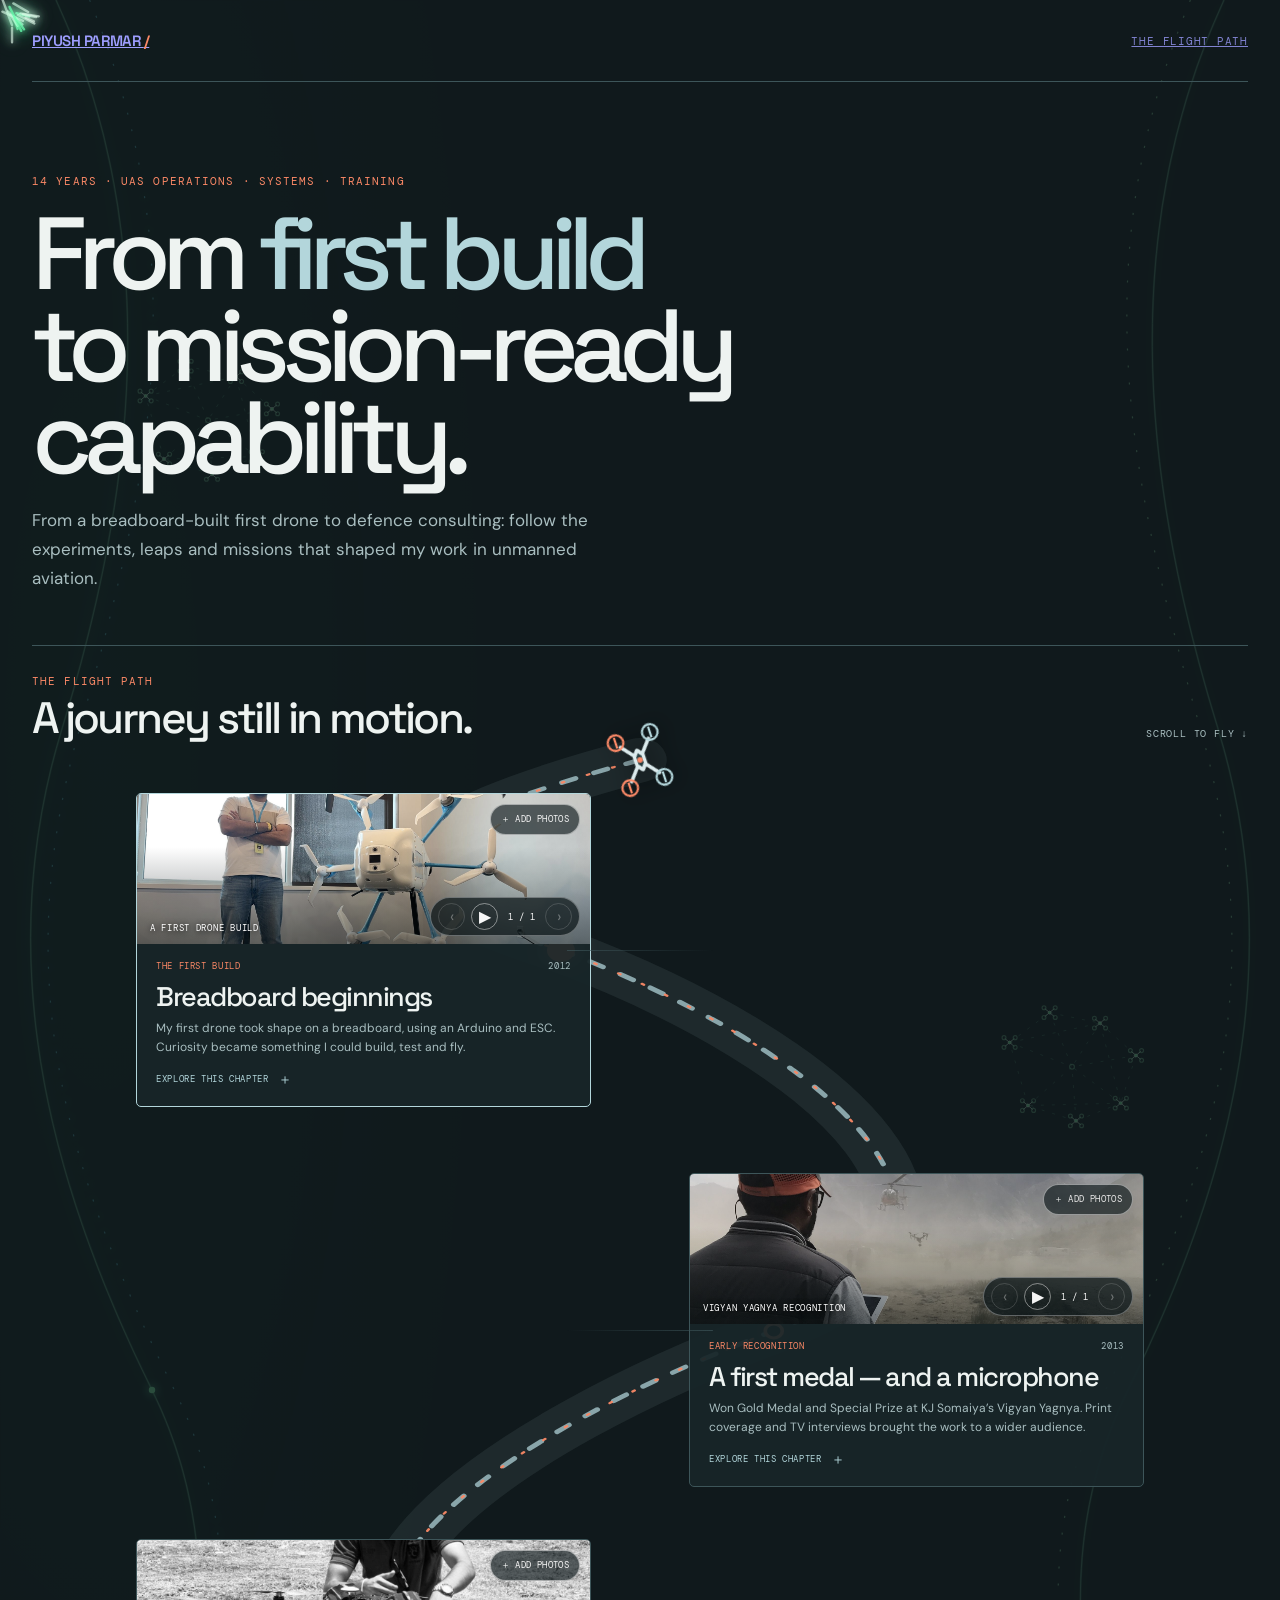
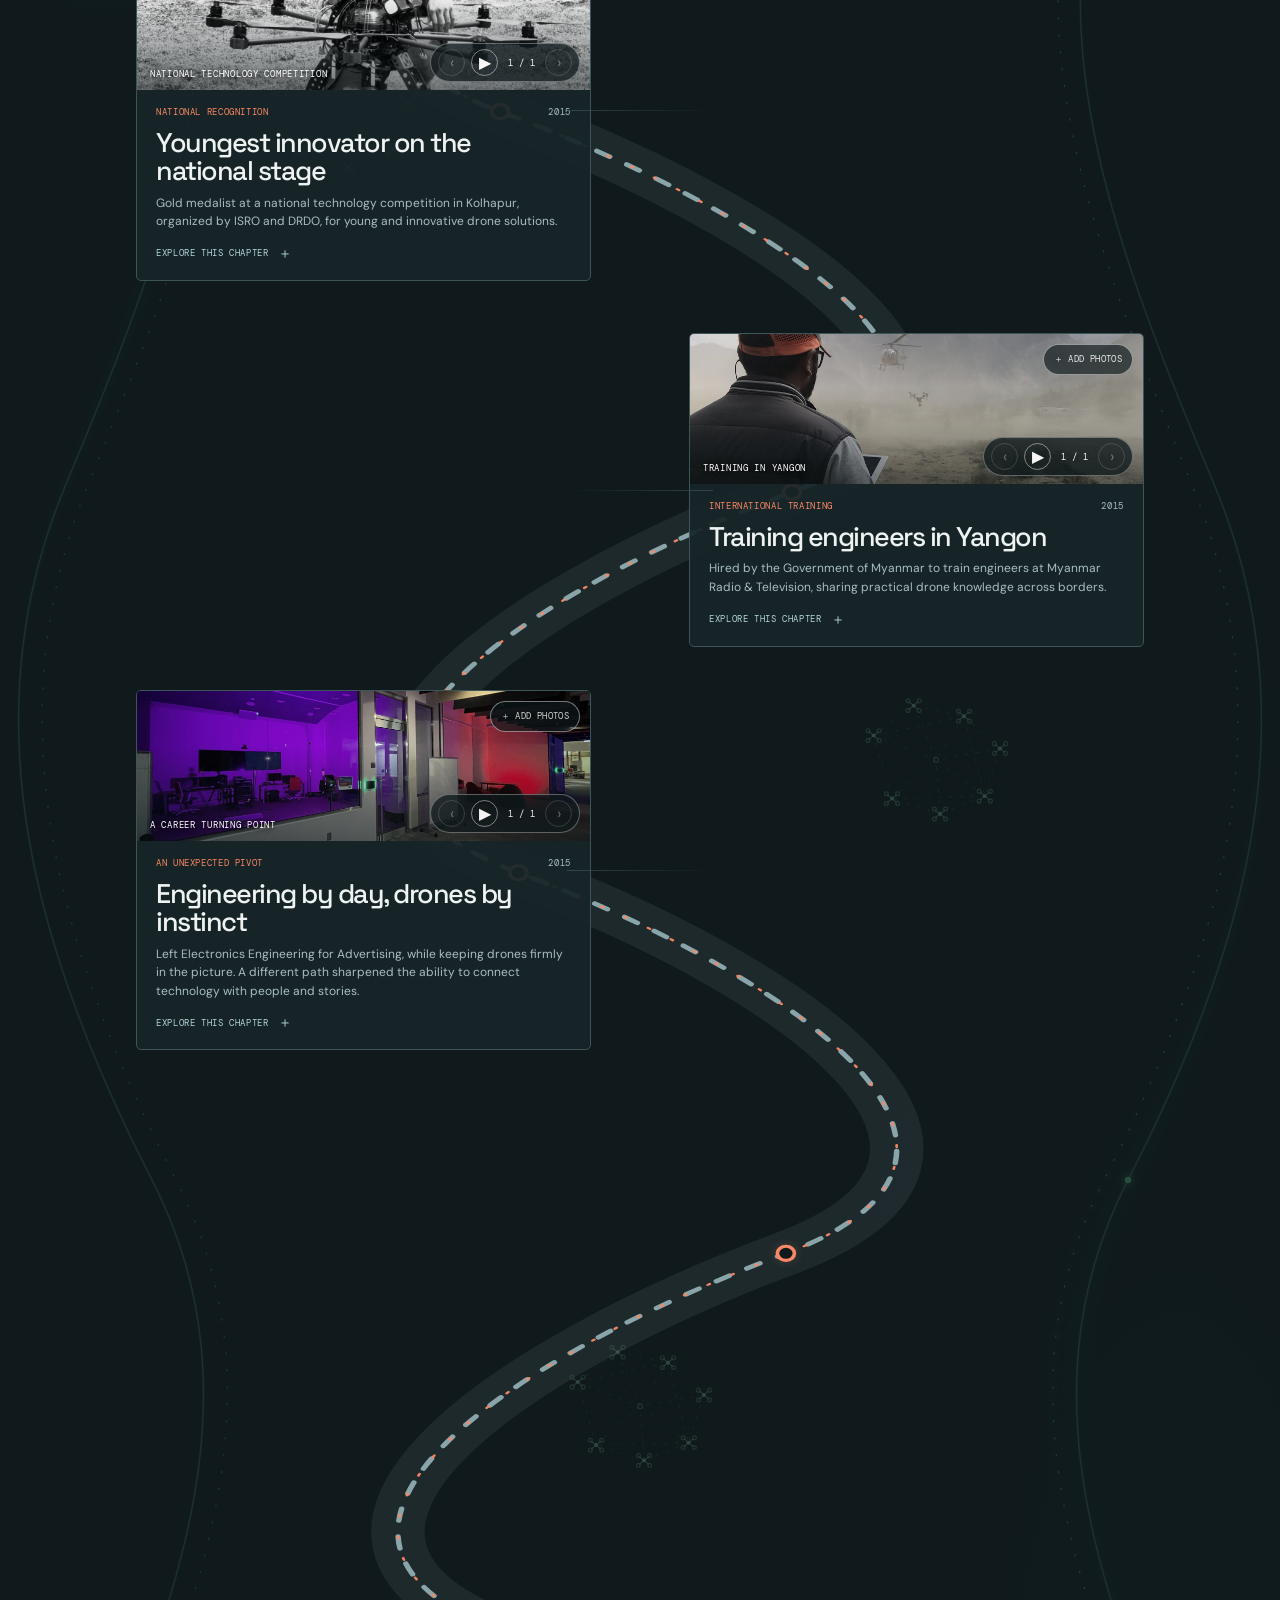
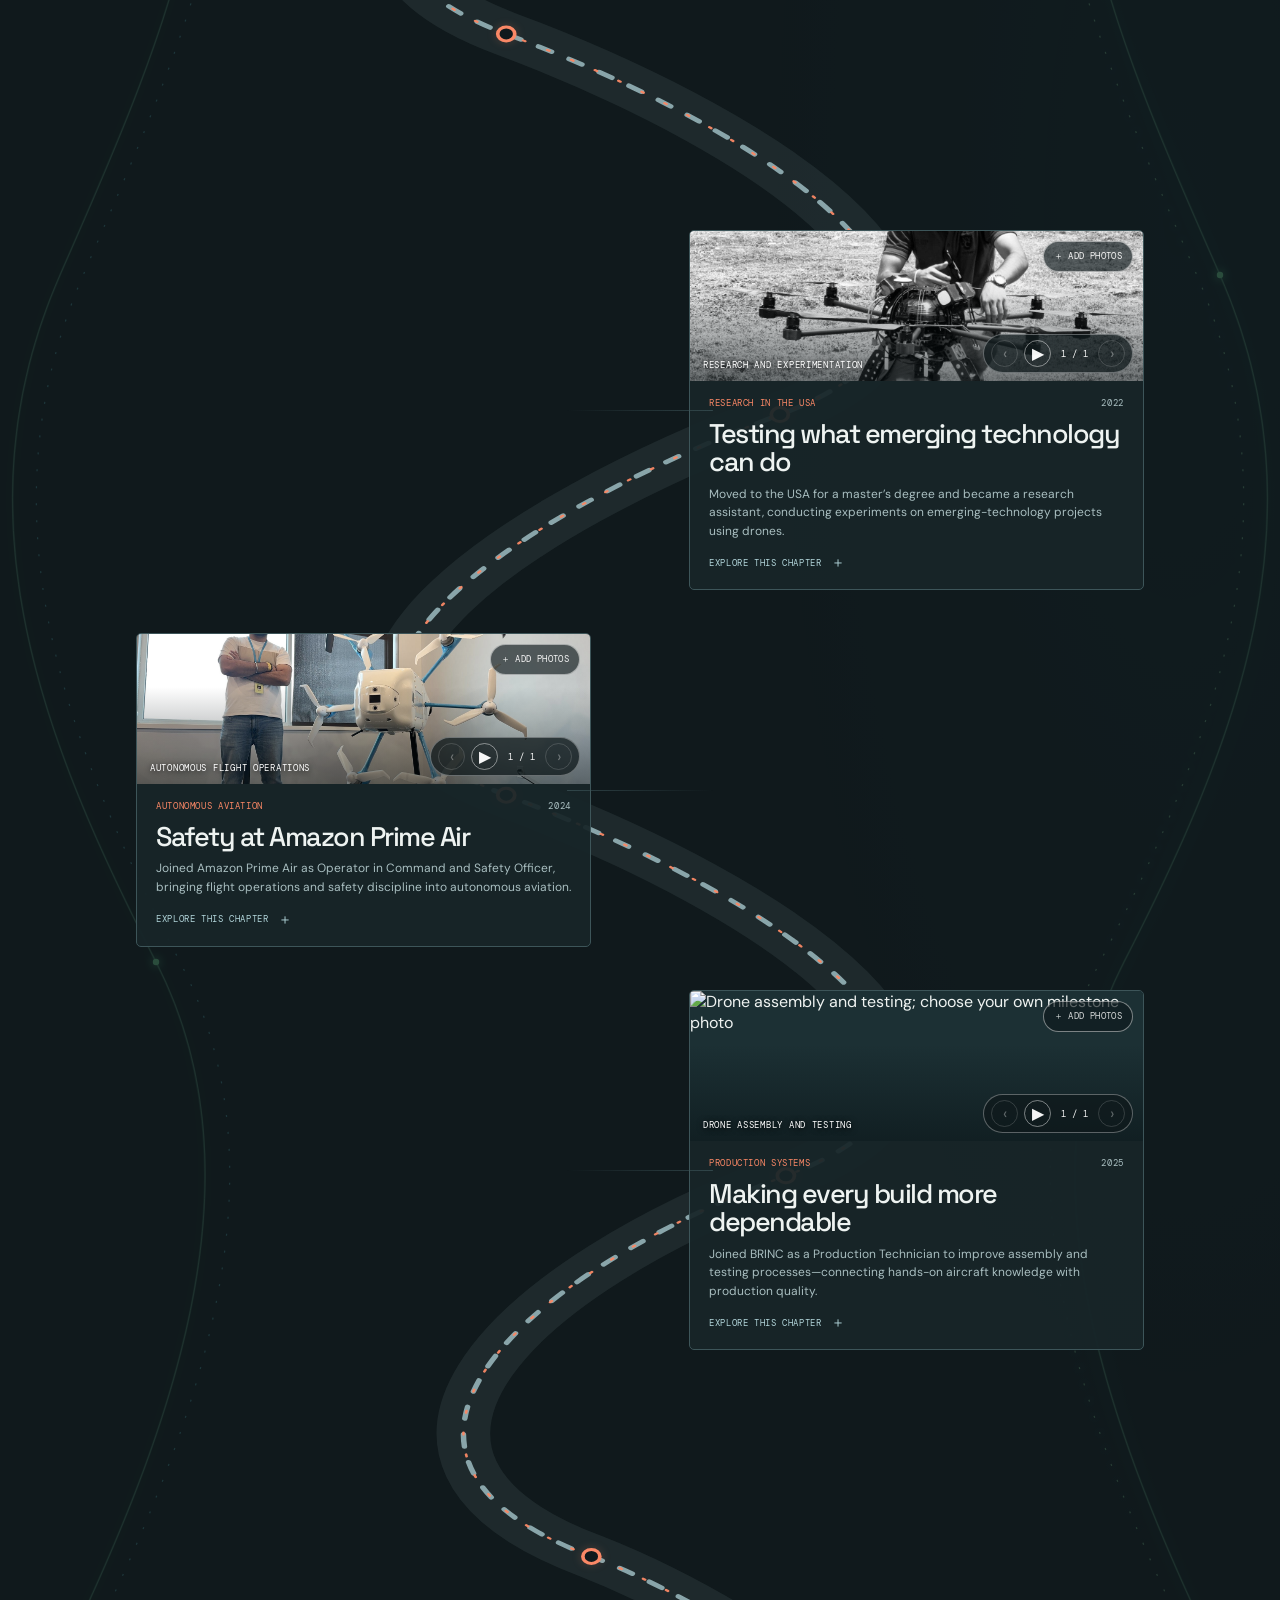
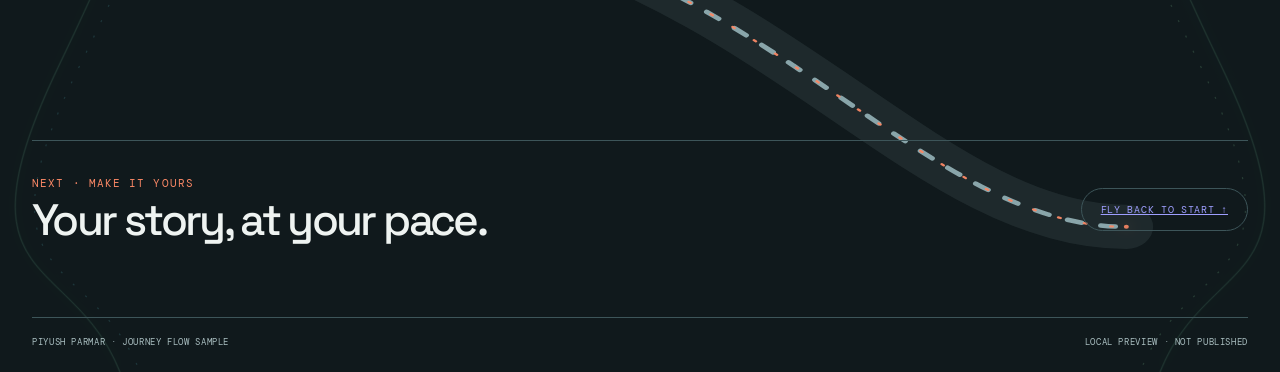
==== commit 51e8845d: "Remove journey photo framing controls" ====
--- a/Piyush_Parmar_Journey_Flow_Sample.html
+++ b/Piyush_Parmar_Journey_Flow_Sample.html
@@ -135,7 +135,7 @@
 
 </header>
 <div class="route-intro" id="journey"><div><div class="eyebrow">THE FLIGHT PATH</div><h2>A journey still in motion.</h2></div><p>Scroll to fly ↓</p></div>
-<section class="journey-visual" aria-label="Interactive career journey"><div class="flight-map" aria-hidden="true"><svg class="route-svg" viewBox="0 0 1000 4350" preserveAspectRatio="none"><path class="route-shadow" d="M500 0 C300 65 250 120 435 190 C655 290 830 470 610 570 C390 670 165 850 385 950 C605 1050 845 1230 625 1330 C405 1430 180 1610 400 1710 C620 1810 840 1990 620 2090 C400 2190 170 2370 390 2470 C610 2570 835 2750 615 2850 C395 2950 170 3130 390 3230 C610 3330 840 3510 620 3610 C400 3710 240 3890 460 3990 C650 4080 760 4260 900 4260"/><path class="route-line" id="routePath" d="M500 0 C300 65 250 120 435 190 C655 290 830 470 610 570 C390 670 165 850 385 950 C605 1050 845 1230 625 1330 C405 1430 180 1610 400 1710 C620 1810 840 1990 620 2090 C400 2190 170 2370 390 2470 C610 2570 835 2750 615 2850 C395 2950 170 3130 390 3230 C610 3330 840 3510 620 3610 C400 3710 240 3890 460 3990 C650 4080 760 4260 900 4260"/><path class="route-progress" id="routeProgress" pathLength="1" d="M500 0 C300 65 250 120 435 190 C655 290 830 470 610 570 C390 670 165 850 385 950 C605 1050 845 1230 625 1330 C405 1430 180 1610 400 1710 C620 1810 840 1990 620 2090 C400 2190 170 2370 390 2470 C610 2570 835 2750 615 2850 C395 2950 170 3130 390 3230 C610 3330 840 3510 620 3610 C400 3710 240 3890 460 3990 C650 4080 760 4260 900 4260"/><path class="route-glow" d="M500 0 C300 65 250 120 435 190 C655 290 830 470 610 570 C390 670 165 850 385 950 C605 1050 845 1230 625 1330 C405 1430 180 1610 400 1710 C620 1810 840 1990 620 2090 C400 2190 170 2370 390 2470 C610 2570 835 2750 615 2850 C395 2950 170 3130 390 3230 C610 3330 840 3510 620 3610 C400 3710 240 3890 460 3990 C650 4080 760 4260 900 4260"/><g id="routeNodes"><circle class="route-node" data-index="0" cx="435" cy="190" r="7"/><circle class="route-node" data-index="1" cx="610" cy="570" r="7"/><circle class="route-node" data-index="2" cx="385" cy="950" r="7"/><circle class="route-node" data-index="3" cx="625" cy="1330" r="7"/><circle class="route-node" data-index="4" cx="400" cy="1710" r="7"/><circle class="route-node" data-index="5" cx="620" cy="2090" r="7"/><circle class="route-node" data-index="6" cx="390" cy="2470" r="7"/><circle class="route-node" data-index="7" cx="615" cy="2850" r="7"/><circle class="route-node" data-index="8" cx="390" cy="3230" r="7"/><circle class="route-node" data-index="9" cx="620" cy="3610" r="7"/><circle class="route-node" data-index="10" cx="460" cy="3990" r="7"/></g></svg><div class="drone" id="drone" aria-label="Animated drone following the career path"><svg viewBox="0 0 64 52" role="img" aria-label="X-frame quadcopter"><g fill="none" stroke="#dcebed" stroke-width="3.2" stroke-linecap="round" stroke-linejoin="round"><path d="M28 23 16 13M36 23 48 13M28 29 16 39M36 29 48 39"/><path d="M28 22h8l5 4-5 4h-8l-5-4z" fill="#263f43"/></g><g class="rotor" fill="none" stroke="#fa8866" stroke-width="2"><circle cx="11" cy="10" r="7"/><path d="M6 10h10"/></g><g class="rotor r2" fill="none" stroke="#fa8866" stroke-width="2"><circle cx="53" cy="10" r="7"/><path d="M48 10h10"/></g><g class="rotor r2" fill="none" stroke="#b3d6db" stroke-width="2"><circle cx="11" cy="42" r="7"/><path d="M6 42h10"/></g><g class="rotor" fill="none" stroke="#b3d6db" stroke-width="2"><circle cx="53" cy="42" r="7"/><path d="M48 42h10"/></g><circle cx="32" cy="26" r="2.5" fill="#fa8866"/></svg></div></div><div class="timeline" id="timeline"><article class="milestone-row left" data-index="0"><div class="card-wrap"><div class="journey-card" role="button" tabindex="0" aria-expanded="false" aria-controls="detail-0"><div class="photo"><img src="journey-flow-assets/flight-test.jpg" alt="A first drone build; choose your own milestone photo"><span class="photo-label">A first drone build</span><label class="photo-picker" title="Choose a photo for 2012: Breadboard beginnings">＋ Add photos<input class="photo-input" type="file" accept="image/*" multiple aria-label="Choose photos for 2012: Breadboard beginnings"></label><div class="slideshow-controls" aria-label="Photo slideshow"><button type="button" data-slide-prev aria-label="Previous photo">‹</button><button type="button" data-slide-play aria-label="Play slideshow" title="Play slideshow">▶</button><span class="slide-count" aria-live="polite">1 / 1</span><button type="button" data-slide-next aria-label="Next photo">›</button><button type="button" data-slide-adjust aria-label="Adjust photo framing" title="Zoom and position photo">⚙</button><button type="button" data-slide-clear aria-label="Remove all photos from this card" title="Remove all selected photos">×</button></div><div class="photo-adjustments" hidden><label>Zoom <input data-frame-zoom type="range" min="100" max="260" value="100" aria-label="Photo zoom"></label><label>Horizontal <input data-frame-x type="range" min="0" max="100" value="50" aria-label="Horizontal photo position"></label><label>Vertical <input data-frame-y type="range" min="0" max="100" value="50" aria-label="Vertical photo position"></label><button type="button" data-frame-reset>Reset framing</button></div></div><div class="card-copy"><div class="card-meta"><b>THE FIRST BUILD</b><span>2012</span></div><h3>Breadboard beginnings</h3><p>My first drone took shape on a breadboard, using an Arduino and ESC. Curiosity became something I could build, test and fly.</p><span class="card-hint">Explore this chapter <span>＋</span></span></div></div><div class="detail" id="detail-0"><div><p>My first drone took shape on a breadboard, using an Arduino and ESC. Curiosity became something I could build, test and fly.</p></div></div></div></article><article class="milestone-row right" data-index="1"><div class="card-wrap"><div class="journey-card" role="button" tabindex="0" aria-expanded="false" aria-controls="detail-1"><div class="photo"><img src="journey-flow-assets/training.jpg" alt="Vigyan Yagnya recognition; choose your own milestone photo"><span class="photo-label">Vigyan Yagnya recognition</span><label class="photo-picker" title="Choose a photo for 2013: A first medal — and a microphone">＋ Add photos<input class="photo-input" type="file" accept="image/*" multiple aria-label="Choose photos for 2013: A first medal — and a microphone"></label><div class="slideshow-controls" aria-label="Photo slideshow"><button type="button" data-slide-prev aria-label="Previous photo">‹</button><button type="button" data-slide-play aria-label="Play slideshow" title="Play slideshow">▶</button><span class="slide-count" aria-live="polite">1 / 1</span><button type="button" data-slide-next aria-label="Next photo">›</button><button type="button" data-slide-adjust aria-label="Adjust photo framing" title="Zoom and position photo">⚙</button><button type="button" data-slide-clear aria-label="Remove all photos from this card" title="Remove all selected photos">×</button></div><div class="photo-adjustments" hidden><label>Zoom <input data-frame-zoom type="range" min="100" max="260" value="100" aria-label="Photo zoom"></label><label>Horizontal <input data-frame-x type="range" min="0" max="100" value="50" aria-label="Horizontal photo position"></label><label>Vertical <input data-frame-y type="range" min="0" max="100" value="50" aria-label="Vertical photo position"></label><button type="button" data-frame-reset>Reset framing</button></div></div><div class="card-copy"><div class="card-meta"><b>EARLY RECOGNITION</b><span>2013</span></div><h3>A first medal — and a microphone</h3><p>Won Gold Medal and Special Prize at KJ Somaiya’s Vigyan Yagnya. Print coverage and TV interviews brought the work to a wider audience.</p><span class="card-hint">Explore this chapter <span>＋</span></span></div></div><div class="detail" id="detail-1"><div><p>Won Gold Medal and Special Prize at KJ Somaiya’s Vigyan Yagnya. Print coverage and TV interviews brought the work to a wider audience.</p></div></div></div></article><article class="milestone-row left" data-index="2"><div class="card-wrap"><div class="journey-card" role="button" tabindex="0" aria-expanded="false" aria-controls="detail-2"><div class="photo"><img src="journey-flow-assets/systems.jpg" alt="National technology competition; choose your own milestone photo"><span class="photo-label">National technology competition</span><label class="photo-picker" title="Choose a photo for 2015: Youngest innovator on the national stage">＋ Add photos<input class="photo-input" type="file" accept="image/*" multiple aria-label="Choose photos for 2015: Youngest innovator on the national stage"></label><div class="slideshow-controls" aria-label="Photo slideshow"><button type="button" data-slide-prev aria-label="Previous photo">‹</button><button type="button" data-slide-play aria-label="Play slideshow" title="Play slideshow">▶</button><span class="slide-count" aria-live="polite">1 / 1</span><button type="button" data-slide-next aria-label="Next photo">›</button><button type="button" data-slide-adjust aria-label="Adjust photo framing" title="Zoom and position photo">⚙</button><button type="button" data-slide-clear aria-label="Remove all photos from this card" title="Remove all selected photos">×</button></div><div class="photo-adjustments" hidden><label>Zoom <input data-frame-zoom type="range" min="100" max="260" value="100" aria-label="Photo zoom"></label><label>Horizontal <input data-frame-x type="range" min="0" max="100" value="50" aria-label="Horizontal photo position"></label><label>Vertical <input data-frame-y type="range" min="0" max="100" value="50" aria-label="Vertical photo position"></label><button type="button" data-frame-reset>Reset framing</button></div></div><div class="card-copy"><div class="card-meta"><b>NATIONAL RECOGNITION</b><span>2015</span></div><h3>Youngest innovator on the national stage</h3><p>Gold medalist at a national technology competition in Kolhapur, organized by ISRO and DRDO, for young and innovative drone solutions.</p><span class="card-hint">Explore this chapter <span>＋</span></span></div></div><div class="detail" id="detail-2"><div><p>Gold medalist at a national technology competition in Kolhapur, organized by ISRO and DRDO, for young and innovative drone solutions.</p></div></div></div></article><article class="milestone-row right" data-index="3"><div class="card-wrap"><div class="journey-card" role="button" tabindex="0" aria-expanded="false" aria-controls="detail-3"><div class="photo"><img src="journey-flow-assets/training.jpg" alt="Training in Yangon; choose your own milestone photo"><span class="photo-label">Training in Yangon</span><label class="photo-picker" title="Choose a photo for 2015: Training engineers in Yangon">＋ Add photos<input class="photo-input" type="file" accept="image/*" multiple aria-label="Choose photos for 2015: Training engineers in Yangon"></label><div class="slideshow-controls" aria-label="Photo slideshow"><button type="button" data-slide-prev aria-label="Previous photo">‹</button><button type="button" data-slide-play aria-label="Play slideshow" title="Play slideshow">▶</button><span class="slide-count" aria-live="polite">1 / 1</span><button type="button" data-slide-next aria-label="Next photo">›</button><button type="button" data-slide-adjust aria-label="Adjust photo framing" title="Zoom and position photo">⚙</button><button type="button" data-slide-clear aria-label="Remove all photos from this card" title="Remove all selected photos">×</button></div><div class="photo-adjustments" hidden><label>Zoom <input data-frame-zoom type="range" min="100" max="260" value="100" aria-label="Photo zoom"></label><label>Horizontal <input data-frame-x type="range" min="0" max="100" value="50" aria-label="Horizontal photo position"></label><label>Vertical <input data-frame-y type="range" min="0" max="100" value="50" aria-label="Vertical photo position"></label><button type="button" data-frame-reset>Reset framing</button></div></div><div class="card-copy"><div class="card-meta"><b>INTERNATIONAL TRAINING</b><span>2015</span></div><h3>Training engineers in Yangon</h3><p>Hired by the Government of Myanmar to train engineers at Myanmar Radio & Television, sharing practical drone knowledge across borders.</p><span class="card-hint">Explore this chapter <span>＋</span></span></div></div><div class="detail" id="detail-3"><div><p>Hired by the Government of Myanmar to train engineers at Myanmar Radio & Television, sharing practical drone knowledge across borders.</p></div></div></div></article><article class="milestone-row left" data-index="4"><div class="card-wrap"><div class="journey-card" role="button" tabindex="0" aria-expanded="false" aria-controls="detail-4"><div class="photo"><img src="journey-flow-assets/fpv.jpg" alt="A career turning point; choose your own milestone photo"><span class="photo-label">A career turning point</span><label class="photo-picker" title="Choose a photo for 2015: Engineering by day, drones by instinct">＋ Add photos<input class="photo-input" type="file" accept="image/*" multiple aria-label="Choose photos for 2015: Engineering by day, drones by instinct"></label><div class="slideshow-controls" aria-label="Photo slideshow"><button type="button" data-slide-prev aria-label="Previous photo">‹</button><button type="button" data-slide-play aria-label="Play slideshow" title="Play slideshow">▶</button><span class="slide-count" aria-live="polite">1 / 1</span><button type="button" data-slide-next aria-label="Next photo">›</button><button type="button" data-slide-adjust aria-label="Adjust photo framing" title="Zoom and position photo">⚙</button><button type="button" data-slide-clear aria-label="Remove all photos from this card" title="Remove all selected photos">×</button></div><div class="photo-adjustments" hidden><label>Zoom <input data-frame-zoom type="range" min="100" max="260" value="100" aria-label="Photo zoom"></label><label>Horizontal <input data-frame-x type="range" min="0" max="100" value="50" aria-label="Horizontal photo position"></label><label>Vertical <input data-frame-y type="range" min="0" max="100" value="50" aria-label="Vertical photo position"></label><button type="button" data-frame-reset>Reset framing</button></div></div><div class="card-copy"><div class="card-meta"><b>AN UNEXPECTED PIVOT</b><span>2015</span></div><h3>Engineering by day, drones by instinct</h3><p>Left Electronics Engineering for Advertising, while keeping drones firmly in the picture. A different path sharpened the ability to connect technology with people and stories.</p><span class="card-hint">Explore this chapter <span>＋</span></span></div></div><div class="detail" id="detail-4"><div><p>Left Electronics Engineering for Advertising, while keeping drones firmly in the picture. A different path sharpened the ability to connect technology with people and stories.</p></div></div></div></article><article class="milestone-row right" data-index="5"><div class="card-wrap"><div class="journey-card" role="button" tabindex="0" aria-expanded="false" aria-controls="detail-5"><div class="photo"><img src="journey-flow-assets/fpv.jpg" alt="FPV enters entertainment; choose your own milestone photo"><span class="photo-label">FPV enters entertainment</span><label class="photo-picker" title="Choose a photo for 2019: Bringing FPV into entertainment">＋ Add photos<input class="photo-input" type="file" accept="image/*" multiple aria-label="Choose photos for 2019: Bringing FPV into entertainment"></label><div class="slideshow-controls" aria-label="Photo slideshow"><button type="button" data-slide-prev aria-label="Previous photo">‹</button><button type="button" data-slide-play aria-label="Play slideshow" title="Play slideshow">▶</button><span class="slide-count" aria-live="polite">1 / 1</span><button type="button" data-slide-next aria-label="Next photo">›</button><button type="button" data-slide-adjust aria-label="Adjust photo framing" title="Zoom and position photo">⚙</button><button type="button" data-slide-clear aria-label="Remove all photos from this card" title="Remove all selected photos">×</button></div><div class="photo-adjustments" hidden><label>Zoom <input data-frame-zoom type="range" min="100" max="260" value="100" aria-label="Photo zoom"></label><label>Horizontal <input data-frame-x type="range" min="0" max="100" value="50" aria-label="Horizontal photo position"></label><label>Vertical <input data-frame-y type="range" min="0" max="100" value="50" aria-label="Vertical photo position"></label><button type="button" data-frame-reset>Reset framing</button></div></div><div class="card-copy"><div class="card-meta"><b>ENTREPRENEURSHIP</b><span>2019</span></div><h3>Bringing FPV into entertainment</h3><p>Started my own company and became the first in India to introduce FPV drones into the entertainment industry. A new visual language took flight.</p><span class="card-hint">Explore this chapter <span>＋</span></span></div></div><div class="detail" id="detail-5"><div><p>Started my own company and became the first in India to introduce FPV drones into the entertainment industry. A new visual language took flight.</p></div></div></div></article><article class="milestone-row left" data-index="6"><div class="card-wrap"><div class="journey-card" role="button" tabindex="0" aria-expanded="false" aria-controls="detail-6"><div class="photo"><img src="../IMG_0486.JPG" alt="FPV flight in Leh; choose your own milestone photo"><span class="photo-label">FPV flight in Leh</span><label class="photo-picker" title="Choose a photo for 2020: Flying above the clouds in Leh">＋ Add photos<input class="photo-input" type="file" accept="image/*" multiple aria-label="Choose photos for 2020: Flying above the clouds in Leh"></label><div class="slideshow-controls" aria-label="Photo slideshow"><button type="button" data-slide-prev aria-label="Previous photo">‹</button><button type="button" data-slide-play aria-label="Play slideshow" title="Play slideshow">▶</button><span class="slide-count" aria-live="polite">1 / 1</span><button type="button" data-slide-next aria-label="Next photo">›</button><button type="button" data-slide-adjust aria-label="Adjust photo framing" title="Zoom and position photo">⚙</button><button type="button" data-slide-clear aria-label="Remove all photos from this card" title="Remove all selected photos">×</button></div><div class="photo-adjustments" hidden><label>Zoom <input data-frame-zoom type="range" min="100" max="260" value="100" aria-label="Photo zoom"></label><label>Horizontal <input data-frame-x type="range" min="0" max="100" value="50" aria-label="Horizontal photo position"></label><label>Vertical <input data-frame-y type="range" min="0" max="100" value="50" aria-label="Vertical photo position"></label><button type="button" data-frame-reset>Reset framing</button></div></div><div class="card-copy"><div class="card-meta"><b>A HIGH-ALTITUDE FIRST</b><span>2020</span></div><h3>Flying above the clouds in Leh</h3><p>Became the first person to fly FPV drones on the road then recognized as the world’s highest motorable road, Khardung La, in Leh, India.</p><span class="card-hint">Explore this chapter <span>＋</span></span></div></div><div class="detail" id="detail-6"><div><p>Became the first person to fly FPV drones on the road then recognized as the world’s highest motorable road, Khardung La, in Leh, India.</p></div></div></div></article><article class="milestone-row right" data-index="7"><div class="card-wrap"><div class="journey-card" role="button" tabindex="0" aria-expanded="false" aria-controls="detail-7"><div class="photo"><img src="journey-flow-assets/systems.jpg" alt="Research and experimentation; choose your own milestone photo"><span class="photo-label">Research and experimentation</span><label class="photo-picker" title="Choose a photo for 2022: Testing what emerging technology can do">＋ Add photos<input class="photo-input" type="file" accept="image/*" multiple aria-label="Choose photos for 2022: Testing what emerging technology can do"></label><div class="slideshow-controls" aria-label="Photo slideshow"><button type="button" data-slide-prev aria-label="Previous photo">‹</button><button type="button" data-slide-play aria-label="Play slideshow" title="Play slideshow">▶</button><span class="slide-count" aria-live="polite">1 / 1</span><button type="button" data-slide-next aria-label="Next photo">›</button><button type="button" data-slide-adjust aria-label="Adjust photo framing" title="Zoom and position photo">⚙</button><button type="button" data-slide-clear aria-label="Remove all photos from this card" title="Remove all selected photos">×</button></div><div class="photo-adjustments" hidden><label>Zoom <input data-frame-zoom type="range" min="100" max="260" value="100" aria-label="Photo zoom"></label><label>Horizontal <input data-frame-x type="range" min="0" max="100" value="50" aria-label="Horizontal photo position"></label><label>Vertical <input data-frame-y type="range" min="0" max="100" value="50" aria-label="Vertical photo position"></label><button type="button" data-frame-reset>Reset framing</button></div></div><div class="card-copy"><div class="card-meta"><b>RESEARCH IN THE USA</b><span>2022</span></div><h3>Testing what emerging technology can do</h3><p>Moved to the USA for a master’s degree and became a research assistant, conducting experiments on emerging-technology projects using drones.</p><span class="card-hint">Explore this chapter <span>＋</span></span></div></div><div class="detail" id="detail-7"><div><p>Moved to the USA for a master’s degree and became a research assistant, conducting experiments on emerging-technology projects using drones.</p></div></div></div></article><article class="milestone-row left" data-index="8"><div class="card-wrap"><div class="journey-card" role="button" tabindex="0" aria-expanded="false" aria-controls="detail-8"><div class="photo"><img src="journey-flow-assets/flight-test.jpg" alt="Autonomous flight operations; choose your own milestone photo"><span class="photo-label">Autonomous flight operations</span><label class="photo-picker" title="Choose a photo for 2024: Safety at Amazon Prime Air">＋ Add photos<input class="photo-input" type="file" accept="image/*" multiple aria-label="Choose photos for 2024: Safety at Amazon Prime Air"></label><div class="slideshow-controls" aria-label="Photo slideshow"><button type="button" data-slide-prev aria-label="Previous photo">‹</button><button type="button" data-slide-play aria-label="Play slideshow" title="Play slideshow">▶</button><span class="slide-count" aria-live="polite">1 / 1</span><button type="button" data-slide-next aria-label="Next photo">›</button><button type="button" data-slide-adjust aria-label="Adjust photo framing" title="Zoom and position photo">⚙</button><button type="button" data-slide-clear aria-label="Remove all photos from this card" title="Remove all selected photos">×</button></div><div class="photo-adjustments" hidden><label>Zoom <input data-frame-zoom type="range" min="100" max="260" value="100" aria-label="Photo zoom"></label><label>Horizontal <input data-frame-x type="range" min="0" max="100" value="50" aria-label="Horizontal photo position"></label><label>Vertical <input data-frame-y type="range" min="0" max="100" value="50" aria-label="Vertical photo position"></label><button type="button" data-frame-reset>Reset framing</button></div></div><div class="card-copy"><div class="card-meta"><b>AUTONOMOUS AVIATION</b><span>2024</span></div><h3>Safety at Amazon Prime Air</h3><p>Joined Amazon Prime Air as Operator in Command and Safety Officer, bringing flight operations and safety discipline into autonomous aviation.</p><span class="card-hint">Explore this chapter <span>＋</span></span></div></div><div class="detail" id="detail-8"><div><p>Joined Amazon Prime Air as Operator in Command and Safety Officer, bringing flight operations and safety discipline into autonomous aviation.</p></div></div></div></article><article class="milestone-row right" data-index="9"><div class="card-wrap"><div class="journey-card" role="button" tabindex="0" aria-expanded="false" aria-controls="detail-9"><div class="photo"><img src="../IMG_1194.jpg" alt="Drone assembly and testing; choose your own milestone photo"><span class="photo-label">Drone assembly and testing</span><label class="photo-picker" title="Choose a photo for 2025: Making every build more dependable">＋ Add photos<input class="photo-input" type="file" accept="image/*" multiple aria-label="Choose photos for 2025: Making every build more dependable"></label><div class="slideshow-controls" aria-label="Photo slideshow"><button type="button" data-slide-prev aria-label="Previous photo">‹</button><button type="button" data-slide-play aria-label="Play slideshow" title="Play slideshow">▶</button><span class="slide-count" aria-live="polite">1 / 1</span><button type="button" data-slide-next aria-label="Next photo">›</button><button type="button" data-slide-adjust aria-label="Adjust photo framing" title="Zoom and position photo">⚙</button><button type="button" data-slide-clear aria-label="Remove all photos from this card" title="Remove all selected photos">×</button></div><div class="photo-adjustments" hidden><label>Zoom <input data-frame-zoom type="range" min="100" max="260" value="100" aria-label="Photo zoom"></label><label>Horizontal <input data-frame-x type="range" min="0" max="100" value="50" aria-label="Horizontal photo position"></label><label>Vertical <input data-frame-y type="range" min="0" max="100" value="50" aria-label="Vertical photo position"></label><button type="button" data-frame-reset>Reset framing</button></div></div><div class="card-copy"><div class="card-meta"><b>PRODUCTION SYSTEMS</b><span>2025</span></div><h3>Making every build more dependable</h3><p>Joined BRINC as a Production Technician to improve assembly and testing processes—connecting hands-on aircraft knowledge with production quality.</p><span class="card-hint">Explore this chapter <span>＋</span></span></div></div><div class="detail" id="detail-9"><div><p>Joined BRINC as a Production Technician to improve assembly and testing processes—connecting hands-on aircraft knowledge with production quality.</p></div></div></div></article><article class="milestone-row left" data-index="10"><div class="card-wrap"><div class="journey-card" role="button" tabindex="0" aria-expanded="false" aria-controls="detail-10"><div class="photo"><img src="journey-flow-assets/hero.jpg" alt="Current work in India; choose your own milestone photo"><span class="photo-label">Current work in India</span><label class="photo-picker" title="Choose a photo for 2026: From field requirements to mission-ready capability">＋ Add photos<input class="photo-input" type="file" accept="image/*" multiple aria-label="Choose photos for 2026: From field requirements to mission-ready capability"></label><div class="slideshow-controls" aria-label="Photo slideshow"><button type="button" data-slide-prev aria-label="Previous photo">‹</button><button type="button" data-slide-play aria-label="Play slideshow" title="Play slideshow">▶</button><span class="slide-count" aria-live="polite">1 / 1</span><button type="button" data-slide-next aria-label="Next photo">›</button><button type="button" data-slide-adjust aria-label="Adjust photo framing" title="Zoom and position photo">⚙</button><button type="button" data-slide-clear aria-label="Remove all photos from this card" title="Remove all selected photos">×</button></div><div class="photo-adjustments" hidden><label>Zoom <input data-frame-zoom type="range" min="100" max="260" value="100" aria-label="Photo zoom"></label><label>Horizontal <input data-frame-x type="range" min="0" max="100" value="50" aria-label="Horizontal photo position"></label><label>Vertical <input data-frame-y type="range" min="0" max="100" value="50" aria-label="Vertical photo position"></label><button type="button" data-frame-reset>Reset framing</button></div></div><div class="card-copy"><div class="card-meta"><b>DEFENCE & CONSULTING</b><span>2026</span></div><h3>From field requirements to mission-ready capability</h3><p>Moved back to India and began independent work with the Indian Armed Forces and defence companies in UAVs: deployment and production solutions, operator training, fleet readiness and R&D project delivery.</p><span class="card-hint">Explore this chapter <span>＋</span></span></div></div><div class="detail" id="detail-10"><div><p>Moved back to India and began independent work with the Indian Armed Forces and defence companies in UAVs: deployment and production solutions, operator training, fleet readiness and R&D project delivery.</p></div></div></div></article></div>
+<section class="journey-visual" aria-label="Interactive career journey"><div class="flight-map" aria-hidden="true"><svg class="route-svg" viewBox="0 0 1000 4350" preserveAspectRatio="none"><path class="route-shadow" d="M500 0 C300 65 250 120 435 190 C655 290 830 470 610 570 C390 670 165 850 385 950 C605 1050 845 1230 625 1330 C405 1430 180 1610 400 1710 C620 1810 840 1990 620 2090 C400 2190 170 2370 390 2470 C610 2570 835 2750 615 2850 C395 2950 170 3130 390 3230 C610 3330 840 3510 620 3610 C400 3710 240 3890 460 3990 C650 4080 760 4260 900 4260"/><path class="route-line" id="routePath" d="M500 0 C300 65 250 120 435 190 C655 290 830 470 610 570 C390 670 165 850 385 950 C605 1050 845 1230 625 1330 C405 1430 180 1610 400 1710 C620 1810 840 1990 620 2090 C400 2190 170 2370 390 2470 C610 2570 835 2750 615 2850 C395 2950 170 3130 390 3230 C610 3330 840 3510 620 3610 C400 3710 240 3890 460 3990 C650 4080 760 4260 900 4260"/><path class="route-progress" id="routeProgress" pathLength="1" d="M500 0 C300 65 250 120 435 190 C655 290 830 470 610 570 C390 670 165 850 385 950 C605 1050 845 1230 625 1330 C405 1430 180 1610 400 1710 C620 1810 840 1990 620 2090 C400 2190 170 2370 390 2470 C610 2570 835 2750 615 2850 C395 2950 170 3130 390 3230 C610 3330 840 3510 620 3610 C400 3710 240 3890 460 3990 C650 4080 760 4260 900 4260"/><path class="route-glow" d="M500 0 C300 65 250 120 435 190 C655 290 830 470 610 570 C390 670 165 850 385 950 C605 1050 845 1230 625 1330 C405 1430 180 1610 400 1710 C620 1810 840 1990 620 2090 C400 2190 170 2370 390 2470 C610 2570 835 2750 615 2850 C395 2950 170 3130 390 3230 C610 3330 840 3510 620 3610 C400 3710 240 3890 460 3990 C650 4080 760 4260 900 4260"/><g id="routeNodes"><circle class="route-node" data-index="0" cx="435" cy="190" r="7"/><circle class="route-node" data-index="1" cx="610" cy="570" r="7"/><circle class="route-node" data-index="2" cx="385" cy="950" r="7"/><circle class="route-node" data-index="3" cx="625" cy="1330" r="7"/><circle class="route-node" data-index="4" cx="400" cy="1710" r="7"/><circle class="route-node" data-index="5" cx="620" cy="2090" r="7"/><circle class="route-node" data-index="6" cx="390" cy="2470" r="7"/><circle class="route-node" data-index="7" cx="615" cy="2850" r="7"/><circle class="route-node" data-index="8" cx="390" cy="3230" r="7"/><circle class="route-node" data-index="9" cx="620" cy="3610" r="7"/><circle class="route-node" data-index="10" cx="460" cy="3990" r="7"/></g></svg><div class="drone" id="drone" aria-label="Animated drone following the career path"><svg viewBox="0 0 64 52" role="img" aria-label="X-frame quadcopter"><g fill="none" stroke="#dcebed" stroke-width="3.2" stroke-linecap="round" stroke-linejoin="round"><path d="M28 23 16 13M36 23 48 13M28 29 16 39M36 29 48 39"/><path d="M28 22h8l5 4-5 4h-8l-5-4z" fill="#263f43"/></g><g class="rotor" fill="none" stroke="#fa8866" stroke-width="2"><circle cx="11" cy="10" r="7"/><path d="M6 10h10"/></g><g class="rotor r2" fill="none" stroke="#fa8866" stroke-width="2"><circle cx="53" cy="10" r="7"/><path d="M48 10h10"/></g><g class="rotor r2" fill="none" stroke="#b3d6db" stroke-width="2"><circle cx="11" cy="42" r="7"/><path d="M6 42h10"/></g><g class="rotor" fill="none" stroke="#b3d6db" stroke-width="2"><circle cx="53" cy="42" r="7"/><path d="M48 42h10"/></g><circle cx="32" cy="26" r="2.5" fill="#fa8866"/></svg></div></div><div class="timeline" id="timeline"><article class="milestone-row left" data-index="0"><div class="card-wrap"><div class="journey-card" role="button" tabindex="0" aria-expanded="false" aria-controls="detail-0"><div class="photo"><img src="journey-flow-assets/flight-test.jpg" alt="A first drone build; choose your own milestone photo"><span class="photo-label">A first drone build</span><label class="photo-picker" title="Choose a photo for 2012: Breadboard beginnings">＋ Add photos<input class="photo-input" type="file" accept="image/*" multiple aria-label="Choose photos for 2012: Breadboard beginnings"></label><div class="slideshow-controls" aria-label="Photo slideshow"><button type="button" data-slide-prev aria-label="Previous photo">‹</button><button type="button" data-slide-play aria-label="Play slideshow" title="Play slideshow">▶</button><span class="slide-count" aria-live="polite">1 / 1</span><button type="button" data-slide-next aria-label="Next photo">›</button><button type="button" data-slide-clear aria-label="Remove all photos from this card" title="Remove all selected photos">×</button></div></div><div class="card-copy"><div class="card-meta"><b>THE FIRST BUILD</b><span>2012</span></div><h3>Breadboard beginnings</h3><p>My first drone took shape on a breadboard, using an Arduino and ESC. Curiosity became something I could build, test and fly.</p><span class="card-hint">Explore this chapter <span>＋</span></span></div></div><div class="detail" id="detail-0"><div><p>My first drone took shape on a breadboard, using an Arduino and ESC. Curiosity became something I could build, test and fly.</p></div></div></div></article><article class="milestone-row right" data-index="1"><div class="card-wrap"><div class="journey-card" role="button" tabindex="0" aria-expanded="false" aria-controls="detail-1"><div class="photo"><img src="journey-flow-assets/training.jpg" alt="Vigyan Yagnya recognition; choose your own milestone photo"><span class="photo-label">Vigyan Yagnya recognition</span><label class="photo-picker" title="Choose a photo for 2013: A first medal — and a microphone">＋ Add photos<input class="photo-input" type="file" accept="image/*" multiple aria-label="Choose photos for 2013: A first medal — and a microphone"></label><div class="slideshow-controls" aria-label="Photo slideshow"><button type="button" data-slide-prev aria-label="Previous photo">‹</button><button type="button" data-slide-play aria-label="Play slideshow" title="Play slideshow">▶</button><span class="slide-count" aria-live="polite">1 / 1</span><button type="button" data-slide-next aria-label="Next photo">›</button><button type="button" data-slide-clear aria-label="Remove all photos from this card" title="Remove all selected photos">×</button></div></div><div class="card-copy"><div class="card-meta"><b>EARLY RECOGNITION</b><span>2013</span></div><h3>A first medal — and a microphone</h3><p>Won Gold Medal and Special Prize at KJ Somaiya’s Vigyan Yagnya. Print coverage and TV interviews brought the work to a wider audience.</p><span class="card-hint">Explore this chapter <span>＋</span></span></div></div><div class="detail" id="detail-1"><div><p>Won Gold Medal and Special Prize at KJ Somaiya’s Vigyan Yagnya. Print coverage and TV interviews brought the work to a wider audience.</p></div></div></div></article><article class="milestone-row left" data-index="2"><div class="card-wrap"><div class="journey-card" role="button" tabindex="0" aria-expanded="false" aria-controls="detail-2"><div class="photo"><img src="journey-flow-assets/systems.jpg" alt="National technology competition; choose your own milestone photo"><span class="photo-label">National technology competition</span><label class="photo-picker" title="Choose a photo for 2015: Youngest innovator on the national stage">＋ Add photos<input class="photo-input" type="file" accept="image/*" multiple aria-label="Choose photos for 2015: Youngest innovator on the national stage"></label><div class="slideshow-controls" aria-label="Photo slideshow"><button type="button" data-slide-prev aria-label="Previous photo">‹</button><button type="button" data-slide-play aria-label="Play slideshow" title="Play slideshow">▶</button><span class="slide-count" aria-live="polite">1 / 1</span><button type="button" data-slide-next aria-label="Next photo">›</button><button type="button" data-slide-clear aria-label="Remove all photos from this card" title="Remove all selected photos">×</button></div></div><div class="card-copy"><div class="card-meta"><b>NATIONAL RECOGNITION</b><span>2015</span></div><h3>Youngest innovator on the national stage</h3><p>Gold medalist at a national technology competition in Kolhapur, organized by ISRO and DRDO, for young and innovative drone solutions.</p><span class="card-hint">Explore this chapter <span>＋</span></span></div></div><div class="detail" id="detail-2"><div><p>Gold medalist at a national technology competition in Kolhapur, organized by ISRO and DRDO, for young and innovative drone solutions.</p></div></div></div></article><article class="milestone-row right" data-index="3"><div class="card-wrap"><div class="journey-card" role="button" tabindex="0" aria-expanded="false" aria-controls="detail-3"><div class="photo"><img src="journey-flow-assets/training.jpg" alt="Training in Yangon; choose your own milestone photo"><span class="photo-label">Training in Yangon</span><label class="photo-picker" title="Choose a photo for 2015: Training engineers in Yangon">＋ Add photos<input class="photo-input" type="file" accept="image/*" multiple aria-label="Choose photos for 2015: Training engineers in Yangon"></label><div class="slideshow-controls" aria-label="Photo slideshow"><button type="button" data-slide-prev aria-label="Previous photo">‹</button><button type="button" data-slide-play aria-label="Play slideshow" title="Play slideshow">▶</button><span class="slide-count" aria-live="polite">1 / 1</span><button type="button" data-slide-next aria-label="Next photo">›</button><button type="button" data-slide-clear aria-label="Remove all photos from this card" title="Remove all selected photos">×</button></div></div><div class="card-copy"><div class="card-meta"><b>INTERNATIONAL TRAINING</b><span>2015</span></div><h3>Training engineers in Yangon</h3><p>Hired by the Government of Myanmar to train engineers at Myanmar Radio & Television, sharing practical drone knowledge across borders.</p><span class="card-hint">Explore this chapter <span>＋</span></span></div></div><div class="detail" id="detail-3"><div><p>Hired by the Government of Myanmar to train engineers at Myanmar Radio & Television, sharing practical drone knowledge across borders.</p></div></div></div></article><article class="milestone-row left" data-index="4"><div class="card-wrap"><div class="journey-card" role="button" tabindex="0" aria-expanded="false" aria-controls="detail-4"><div class="photo"><img src="journey-flow-assets/fpv.jpg" alt="A career turning point; choose your own milestone photo"><span class="photo-label">A career turning point</span><label class="photo-picker" title="Choose a photo for 2015: Engineering by day, drones by instinct">＋ Add photos<input class="photo-input" type="file" accept="image/*" multiple aria-label="Choose photos for 2015: Engineering by day, drones by instinct"></label><div class="slideshow-controls" aria-label="Photo slideshow"><button type="button" data-slide-prev aria-label="Previous photo">‹</button><button type="button" data-slide-play aria-label="Play slideshow" title="Play slideshow">▶</button><span class="slide-count" aria-live="polite">1 / 1</span><button type="button" data-slide-next aria-label="Next photo">›</button><button type="button" data-slide-clear aria-label="Remove all photos from this card" title="Remove all selected photos">×</button></div></div><div class="card-copy"><div class="card-meta"><b>AN UNEXPECTED PIVOT</b><span>2015</span></div><h3>Engineering by day, drones by instinct</h3><p>Left Electronics Engineering for Advertising, while keeping drones firmly in the picture. A different path sharpened the ability to connect technology with people and stories.</p><span class="card-hint">Explore this chapter <span>＋</span></span></div></div><div class="detail" id="detail-4"><div><p>Left Electronics Engineering for Advertising, while keeping drones firmly in the picture. A different path sharpened the ability to connect technology with people and stories.</p></div></div></div></article><article class="milestone-row right" data-index="5"><div class="card-wrap"><div class="journey-card" role="button" tabindex="0" aria-expanded="false" aria-controls="detail-5"><div class="photo"><img src="journey-flow-assets/fpv.jpg" alt="FPV enters entertainment; choose your own milestone photo"><span class="photo-label">FPV enters entertainment</span><label class="photo-picker" title="Choose a photo for 2019: Bringing FPV into entertainment">＋ Add photos<input class="photo-input" type="file" accept="image/*" multiple aria-label="Choose photos for 2019: Bringing FPV into entertainment"></label><div class="slideshow-controls" aria-label="Photo slideshow"><button type="button" data-slide-prev aria-label="Previous photo">‹</button><button type="button" data-slide-play aria-label="Play slideshow" title="Play slideshow">▶</button><span class="slide-count" aria-live="polite">1 / 1</span><button type="button" data-slide-next aria-label="Next photo">›</button><button type="button" data-slide-clear aria-label="Remove all photos from this card" title="Remove all selected photos">×</button></div></div><div class="card-copy"><div class="card-meta"><b>ENTREPRENEURSHIP</b><span>2019</span></div><h3>Bringing FPV into entertainment</h3><p>Started my own company and became the first in India to introduce FPV drones into the entertainment industry. A new visual language took flight.</p><span class="card-hint">Explore this chapter <span>＋</span></span></div></div><div class="detail" id="detail-5"><div><p>Started my own company and became the first in India to introduce FPV drones into the entertainment industry. A new visual language took flight.</p></div></div></div></article><article class="milestone-row left" data-index="6"><div class="card-wrap"><div class="journey-card" role="button" tabindex="0" aria-expanded="false" aria-controls="detail-6"><div class="photo"><img src="../IMG_0486.JPG" alt="FPV flight in Leh; choose your own milestone photo"><span class="photo-label">FPV flight in Leh</span><label class="photo-picker" title="Choose a photo for 2020: Flying above the clouds in Leh">＋ Add photos<input class="photo-input" type="file" accept="image/*" multiple aria-label="Choose photos for 2020: Flying above the clouds in Leh"></label><div class="slideshow-controls" aria-label="Photo slideshow"><button type="button" data-slide-prev aria-label="Previous photo">‹</button><button type="button" data-slide-play aria-label="Play slideshow" title="Play slideshow">▶</button><span class="slide-count" aria-live="polite">1 / 1</span><button type="button" data-slide-next aria-label="Next photo">›</button><button type="button" data-slide-clear aria-label="Remove all photos from this card" title="Remove all selected photos">×</button></div></div><div class="card-copy"><div class="card-meta"><b>A HIGH-ALTITUDE FIRST</b><span>2020</span></div><h3>Flying above the clouds in Leh</h3><p>Became the first person to fly FPV drones on the road then recognized as the world’s highest motorable road, Khardung La, in Leh, India.</p><span class="card-hint">Explore this chapter <span>＋</span></span></div></div><div class="detail" id="detail-6"><div><p>Became the first person to fly FPV drones on the road then recognized as the world’s highest motorable road, Khardung La, in Leh, India.</p></div></div></div></article><article class="milestone-row right" data-index="7"><div class="card-wrap"><div class="journey-card" role="button" tabindex="0" aria-expanded="false" aria-controls="detail-7"><div class="photo"><img src="journey-flow-assets/systems.jpg" alt="Research and experimentation; choose your own milestone photo"><span class="photo-label">Research and experimentation</span><label class="photo-picker" title="Choose a photo for 2022: Testing what emerging technology can do">＋ Add photos<input class="photo-input" type="file" accept="image/*" multiple aria-label="Choose photos for 2022: Testing what emerging technology can do"></label><div class="slideshow-controls" aria-label="Photo slideshow"><button type="button" data-slide-prev aria-label="Previous photo">‹</button><button type="button" data-slide-play aria-label="Play slideshow" title="Play slideshow">▶</button><span class="slide-count" aria-live="polite">1 / 1</span><button type="button" data-slide-next aria-label="Next photo">›</button><button type="button" data-slide-clear aria-label="Remove all photos from this card" title="Remove all selected photos">×</button></div></div><div class="card-copy"><div class="card-meta"><b>RESEARCH IN THE USA</b><span>2022</span></div><h3>Testing what emerging technology can do</h3><p>Moved to the USA for a master’s degree and became a research assistant, conducting experiments on emerging-technology projects using drones.</p><span class="card-hint">Explore this chapter <span>＋</span></span></div></div><div class="detail" id="detail-7"><div><p>Moved to the USA for a master’s degree and became a research assistant, conducting experiments on emerging-technology projects using drones.</p></div></div></div></article><article class="milestone-row left" data-index="8"><div class="card-wrap"><div class="journey-card" role="button" tabindex="0" aria-expanded="false" aria-controls="detail-8"><div class="photo"><img src="journey-flow-assets/flight-test.jpg" alt="Autonomous flight operations; choose your own milestone photo"><span class="photo-label">Autonomous flight operations</span><label class="photo-picker" title="Choose a photo for 2024: Safety at Amazon Prime Air">＋ Add photos<input class="photo-input" type="file" accept="image/*" multiple aria-label="Choose photos for 2024: Safety at Amazon Prime Air"></label><div class="slideshow-controls" aria-label="Photo slideshow"><button type="button" data-slide-prev aria-label="Previous photo">‹</button><button type="button" data-slide-play aria-label="Play slideshow" title="Play slideshow">▶</button><span class="slide-count" aria-live="polite">1 / 1</span><button type="button" data-slide-next aria-label="Next photo">›</button><button type="button" data-slide-clear aria-label="Remove all photos from this card" title="Remove all selected photos">×</button></div></div><div class="card-copy"><div class="card-meta"><b>AUTONOMOUS AVIATION</b><span>2024</span></div><h3>Safety at Amazon Prime Air</h3><p>Joined Amazon Prime Air as Operator in Command and Safety Officer, bringing flight operations and safety discipline into autonomous aviation.</p><span class="card-hint">Explore this chapter <span>＋</span></span></div></div><div class="detail" id="detail-8"><div><p>Joined Amazon Prime Air as Operator in Command and Safety Officer, bringing flight operations and safety discipline into autonomous aviation.</p></div></div></div></article><article class="milestone-row right" data-index="9"><div class="card-wrap"><div class="journey-card" role="button" tabindex="0" aria-expanded="false" aria-controls="detail-9"><div class="photo"><img src="../IMG_1194.jpg" alt="Drone assembly and testing; choose your own milestone photo"><span class="photo-label">Drone assembly and testing</span><label class="photo-picker" title="Choose a photo for 2025: Making every build more dependable">＋ Add photos<input class="photo-input" type="file" accept="image/*" multiple aria-label="Choose photos for 2025: Making every build more dependable"></label><div class="slideshow-controls" aria-label="Photo slideshow"><button type="button" data-slide-prev aria-label="Previous photo">‹</button><button type="button" data-slide-play aria-label="Play slideshow" title="Play slideshow">▶</button><span class="slide-count" aria-live="polite">1 / 1</span><button type="button" data-slide-next aria-label="Next photo">›</button><button type="button" data-slide-clear aria-label="Remove all photos from this card" title="Remove all selected photos">×</button></div></div><div class="card-copy"><div class="card-meta"><b>PRODUCTION SYSTEMS</b><span>2025</span></div><h3>Making every build more dependable</h3><p>Joined BRINC as a Production Technician to improve assembly and testing processes—connecting hands-on aircraft knowledge with production quality.</p><span class="card-hint">Explore this chapter <span>＋</span></span></div></div><div class="detail" id="detail-9"><div><p>Joined BRINC as a Production Technician to improve assembly and testing processes—connecting hands-on aircraft knowledge with production quality.</p></div></div></div></article><article class="milestone-row left" data-index="10"><div class="card-wrap"><div class="journey-card" role="button" tabindex="0" aria-expanded="false" aria-controls="detail-10"><div class="photo"><img src="journey-flow-assets/hero.jpg" alt="Current work in India; choose your own milestone photo"><span class="photo-label">Current work in India</span><label class="photo-picker" title="Choose a photo for 2026: From field requirements to mission-ready capability">＋ Add photos<input class="photo-input" type="file" accept="image/*" multiple aria-label="Choose photos for 2026: From field requirements to mission-ready capability"></label><div class="slideshow-controls" aria-label="Photo slideshow"><button type="button" data-slide-prev aria-label="Previous photo">‹</button><button type="button" data-slide-play aria-label="Play slideshow" title="Play slideshow">▶</button><span class="slide-count" aria-live="polite">1 / 1</span><button type="button" data-slide-next aria-label="Next photo">›</button><button type="button" data-slide-clear aria-label="Remove all photos from this card" title="Remove all selected photos">×</button></div></div><div class="card-copy"><div class="card-meta"><b>DEFENCE & CONSULTING</b><span>2026</span></div><h3>From field requirements to mission-ready capability</h3><p>Moved back to India and began independent work with the Indian Armed Forces and defence companies in UAVs: deployment and production solutions, operator training, fleet readiness and R&D project delivery.</p><span class="card-hint">Explore this chapter <span>＋</span></span></div></div><div class="detail" id="detail-10"><div><p>Moved back to India and began independent work with the Indian Armed Forces and defence companies in UAVs: deployment and production solutions, operator training, fleet readiness and R&D project delivery.</p></div></div></div></article></div>
 
 <dialog class="milestone-dialog" id="milestoneDialog" aria-labelledby="dialogTitle"><div class="dialog-inner"><button class="dialog-close" type="button" aria-label="Close milestone">×</button><div class="eyebrow" id="dialogMeta"></div><h2 id="dialogTitle"></h2><p id="dialogDescription"></p><button class="dialog-return" type="button" data-dialog-close>Back to the journey ↑</button></div></dialog>
 <div class="end-card"><div><div class="eyebrow">NEXT · MAKE IT YOURS</div><h2>Your story, at your pace.</h2></div><a href="#top">Fly back to start ↑</a></div></section>
@@ -179,7 +179,7 @@
 function storeSlides(key,value){return slideshowDb.then(db=>new Promise(resolve=>{if(!db){try{localStorage.setItem(key,JSON.stringify(value))}catch(e){}resolve();return}try{const tx=db.transaction('cards','readwrite');tx.objectStore('cards').put(value,key);tx.oncomplete=()=>resolve();tx.onerror=()=>{try{localStorage.setItem(key,JSON.stringify(value))}catch(e){}resolve()}}catch(e){resolve()}}))}
 function removeSlides(key,legacyKey){return slideshowDb.then(db=>{try{localStorage.removeItem(key);localStorage.removeItem(legacyKey)}catch(e){}if(!db)return;try{db.transaction('cards','readwrite').objectStore('cards').delete(key)}catch(e){}})}
 function loadSlides(key){return slideshowDb.then(db=>new Promise(resolve=>{const done=value=>resolve(value||window.EMBEDDED_JOURNEY_SLIDES?.[key]||null);if(!db){try{done(JSON.parse(localStorage.getItem(key)||'null'))}catch(e){done(null)}return}try{const req=db.transaction('cards','readonly').objectStore('cards').get(key);req.onsuccess=()=>{if(req.result)resolve(req.result);else{try{done(JSON.parse(localStorage.getItem(key)||'null'))}catch(e){done(null)}}};req.onerror=()=>{try{done(JSON.parse(localStorage.getItem(key)||'null'))}catch(e){done(null)}}}catch(e){done(null)}}))}
-document.querySelectorAll('.photo-input').forEach((input,i)=>{const photo=input.closest('.photo'),img=photo.querySelector('img'),picker=input.closest('.photo-picker'),count=photo.querySelector('.slide-count'),prev=photo.querySelector('[data-slide-prev]'),play=photo.querySelector('[data-slide-play]'),next=photo.querySelector('[data-slide-next]'),clear=photo.querySelector('[data-slide-clear]'),adjust=photo.querySelector('[data-slide-adjust]'),panel=photo.querySelector('.photo-adjustments'),zoom=photo.querySelector('[data-frame-zoom]'),posX=photo.querySelector('[data-frame-x]'),posY=photo.querySelector('[data-frame-y]'),reset=photo.querySelector('[data-frame-reset]'),key='journey-card-'+i,legacyKey='piyush-journey-photo-'+i,defaultSrc=img.getAttribute('src');let slides=[img.src],frames=[],index=0,custom=false,timer=null,hoverTimer=false;const row=input.closest('.milestone-row'),card=row.querySelector('.journey-card'),story=document.createElement('aside');story.className='hover-story';story.setAttribute('aria-hidden','true');story.innerHTML='<div class="hover-story-image"><img alt="Milestone photo preview"><span></span></div>';row.appendChild(story);const storyImage=story.querySelector('img'),storyCount=story.querySelector('.hover-story-image span');function updateStory(){storyImage.src=slides[index]||defaultSrc;storyCount.textContent='Photo '+(index+1)+' / '+slides.length}card.addEventListener('pointerenter',()=>{row.classList.add('is-previewing');story.setAttribute('aria-hidden','false');updateStory();if(slides.length>1&&!timer){hoverTimer=true;play.textContent='Ⅱ';play.setAttribute('aria-label','Pause slideshow');timer=setInterval(()=>show(index+1),3200)}});card.addEventListener('pointerleave',()=>{row.classList.remove('is-previewing');story.setAttribute('aria-hidden','true');if(hoverTimer){clearInterval(timer);timer=null;hoverTimer=false;play.textContent='▶';play.setAttribute('aria-label','Play slideshow')}});function frame(){return frames[index]||{zoom:100,x:50,y:50}}function applyFrame(){const f=frame();zoom.value=f.zoom;posX.value=f.x;posY.value=f.y;img.style.transform='scale('+(f.zoom/100)+')';img.style.objectPosition=f.x+'% '+f.y+'%'}function save(){if(custom)storeSlides(key,{photos:slides,adjustments:frames})}function show(n){if(!slides.length)return;index=(n+slides.length)%slides.length;img.src=slides[index];updateStory();count.textContent=(index+1)+' / '+slides.length;prev.disabled=next.disabled=slides.length<2;if(slides.length<2){clearInterval(timer);timer=null;play.textContent='▶';play.setAttribute('aria-label','Play slideshow')}applyFrame()}function setFrame(name,value){const f=Object.assign({zoom:100,x:50,y:50},frames[index]||{});f[name]=Number(value);frames[index]=f;applyFrame()}function toggle(){if(slides.length<2)return;if(timer){clearInterval(timer);timer=null;play.textContent='▶';play.setAttribute('aria-label','Play slideshow')}else{play.textContent='Ⅱ';play.setAttribute('aria-label','Pause slideshow');timer=setInterval(()=>show(index+1),3200)}}loadSlides(key).then(saved=>{if(saved&&saved.photos&&saved.photos.length){slides=saved.photos;frames=saved.adjustments||[];custom=true;clear.style.display='inline-flex';picker.firstChild.textContent='✓ '+slides.length+' photos ';show(0)}else show(0)});prev.addEventListener('click',e=>{e.stopPropagation();show(index-1)});next.addEventListener('click',e=>{e.stopPropagation();show(index+1)});play.addEventListener('click',e=>{e.stopPropagation();toggle()});adjust.addEventListener('click',e=>{e.stopPropagation();panel.hidden=!panel.hidden;adjust.setAttribute('aria-expanded',String(!panel.hidden))});panel.addEventListener('click',e=>e.stopPropagation());[[zoom,'zoom'],[posX,'x'],[posY,'y']].forEach(([control,name])=>{control.addEventListener('input',()=>setFrame(name,control.value));control.addEventListener('change',save)});reset.addEventListener('click',e=>{e.stopPropagation();frames[index]={zoom:100,x:50,y:50};applyFrame();save()});clear.addEventListener('click',e=>{e.stopPropagation();if(!custom)return;clearInterval(timer);timer=null;slides=[defaultSrc];frames=[];index=0;custom=false;clear.style.display='none';picker.firstChild.textContent='＋ Add photos ';input.value='';panel.hidden=true;adjust.setAttribute('aria-expanded','false');play.textContent='▶';play.setAttribute('aria-label','Play slideshow');show(0);removeSlides(key,legacyKey)});input.addEventListener('click',e=>e.stopPropagation());input.addEventListener('change',async function(){const files=[...this.files].filter(file=>file.type.startsWith('image/'));if(!files.length)return;const convert=file=>new Promise(resolve=>{const reader=new FileReader();reader.onload=()=>{const source=new Image();source.onload=()=>{const scale=Math.min(1,1100/Math.max(source.naturalWidth,source.naturalHeight)),canvas=document.createElement('canvas');canvas.width=Math.round(source.naturalWidth*scale);canvas.height=Math.round(source.naturalHeight*scale);canvas.getContext('2d').drawImage(source,0,0,canvas.width,canvas.height);resolve(canvas.toDataURL('image/jpeg',.74))};source.onerror=()=>resolve(null);source.src=reader.result};reader.onerror=()=>resolve(null);reader.readAsDataURL(file)});const added=(await Promise.all(files.map(convert))).filter(Boolean);if(!added.length)return;const oldLength=slides.length;slides=custom?slides.concat(added):added;if(!custom)frames=[];added.forEach((_,j)=>{frames[oldLength+j]={zoom:100,x:50,y:50}});custom=true;clear.style.display='inline-flex';clearInterval(timer);timer=null;play.textContent='▶';play.setAttribute('aria-label','Play slideshow');picker.firstChild.textContent='✓ '+slides.length+' photos ';show(0);save()})});nodes.forEach(node=>{node.setAttribute('tabindex','0');node.setAttribute('role','button');node.setAttribute('aria-label','Go to milestone '+(Number(node.dataset.index)+1));node.addEventListener('click',function(){
+document.querySelectorAll('.photo-input').forEach((input,i)=>{const photo=input.closest('.photo'),img=photo.querySelector('img'),picker=input.closest('.photo-picker'),count=photo.querySelector('.slide-count'),prev=photo.querySelector('[data-slide-prev]'),play=photo.querySelector('[data-slide-play]'),next=photo.querySelector('[data-slide-next]'),clear=photo.querySelector('[data-slide-clear]'),adjust=photo.querySelector('[data-slide-adjust]'),panel=photo.querySelector('.photo-adjustments'),zoom=photo.querySelector('[data-frame-zoom]'),posX=photo.querySelector('[data-frame-x]'),posY=photo.querySelector('[data-frame-y]'),reset=photo.querySelector('[data-frame-reset]'),key='journey-card-'+i,legacyKey='piyush-journey-photo-'+i,defaultSrc=img.getAttribute('src');let slides=[img.src],frames=[],index=0,custom=false,timer=null,hoverTimer=false;const row=input.closest('.milestone-row'),card=row.querySelector('.journey-card'),story=document.createElement('aside');story.className='hover-story';story.setAttribute('aria-hidden','true');story.innerHTML='<div class="hover-story-image"><img alt="Milestone photo preview"><span></span></div>';row.appendChild(story);const storyImage=story.querySelector('img'),storyCount=story.querySelector('.hover-story-image span');function updateStory(){storyImage.src=slides[index]||defaultSrc;storyCount.textContent='Photo '+(index+1)+' / '+slides.length}card.addEventListener('pointerenter',()=>{row.classList.add('is-previewing');story.setAttribute('aria-hidden','false');updateStory();if(slides.length>1&&!timer){hoverTimer=true;play.textContent='Ⅱ';play.setAttribute('aria-label','Pause slideshow');timer=setInterval(()=>show(index+1),3200)}});card.addEventListener('pointerleave',()=>{row.classList.remove('is-previewing');story.setAttribute('aria-hidden','true');if(hoverTimer){clearInterval(timer);timer=null;hoverTimer=false;play.textContent='▶';play.setAttribute('aria-label','Play slideshow')}});function frame(){return frames[index]||{zoom:100,x:50,y:50}}function applyFrame(){const f=frame();if(zoom)zoom.value=f.zoom;if(posX)posX.value=f.x;if(posY)posY.value=f.y;img.style.transform='scale('+(f.zoom/100)+')';img.style.objectPosition=f.x+'% '+f.y+'%'}function save(){if(custom)storeSlides(key,{photos:slides,adjustments:frames})}function show(n){if(!slides.length)return;index=(n+slides.length)%slides.length;img.src=slides[index];updateStory();count.textContent=(index+1)+' / '+slides.length;prev.disabled=next.disabled=slides.length<2;if(slides.length<2){clearInterval(timer);timer=null;play.textContent='▶';play.setAttribute('aria-label','Play slideshow')}applyFrame()}function setFrame(name,value){const f=Object.assign({zoom:100,x:50,y:50},frames[index]||{});f[name]=Number(value);frames[index]=f;applyFrame()}function toggle(){if(slides.length<2)return;if(timer){clearInterval(timer);timer=null;play.textContent='▶';play.setAttribute('aria-label','Play slideshow')}else{play.textContent='Ⅱ';play.setAttribute('aria-label','Pause slideshow');timer=setInterval(()=>show(index+1),3200)}}loadSlides(key).then(saved=>{if(saved&&saved.photos&&saved.photos.length){slides=saved.photos;frames=saved.adjustments||[];custom=true;clear.style.display='inline-flex';picker.firstChild.textContent='✓ '+slides.length+' photos ';show(0)}else show(0)});prev.addEventListener('click',e=>{e.stopPropagation();show(index-1)});next.addEventListener('click',e=>{e.stopPropagation();show(index+1)});play.addEventListener('click',e=>{e.stopPropagation();toggle()});clear.addEventListener('click',e=>{e.stopPropagation();if(!custom)return;clearInterval(timer);timer=null;slides=[defaultSrc];frames=[];index=0;custom=false;clear.style.display='none';picker.firstChild.textContent='＋ Add photos ';input.value='';play.textContent='▶';play.setAttribute('aria-label','Play slideshow');show(0);removeSlides(key,legacyKey)});input.addEventListener('click',e=>e.stopPropagation());input.addEventListener('change',async function(){const files=[...this.files].filter(file=>file.type.startsWith('image/'));if(!files.length)return;const convert=file=>new Promise(resolve=>{const reader=new FileReader();reader.onload=()=>{const source=new Image();source.onload=()=>{const scale=Math.min(1,1100/Math.max(source.naturalWidth,source.naturalHeight)),canvas=document.createElement('canvas');canvas.width=Math.round(source.naturalWidth*scale);canvas.height=Math.round(source.naturalHeight*scale);canvas.getContext('2d').drawImage(source,0,0,canvas.width,canvas.height);resolve(canvas.toDataURL('image/jpeg',.74))};source.onerror=()=>resolve(null);source.src=reader.result};reader.onerror=()=>resolve(null);reader.readAsDataURL(file)});const added=(await Promise.all(files.map(convert))).filter(Boolean);if(!added.length)return;const oldLength=slides.length;slides=custom?slides.concat(added):added;if(!custom)frames=[];added.forEach((_,j)=>{frames[oldLength+j]={zoom:100,x:50,y:50}});custom=true;clear.style.display='inline-flex';clearInterval(timer);timer=null;play.textContent='▶';play.setAttribute('aria-label','Play slideshow');picker.firstChild.textContent='✓ '+slides.length+' photos ';show(0);save()})});nodes.forEach(node=>{node.setAttribute('tabindex','0');node.setAttribute('role','button');node.setAttribute('aria-label','Go to milestone '+(Number(node.dataset.index)+1));node.addEventListener('click',function(){
  const i=Number(node.dataset.index);rows[i].scrollIntoView({behavior:'smooth',block:'center'});setActive(i);
 });node.addEventListener('keydown',function(e){if(e.key==='Enter'||e.key===' '){e.preventDefault();node.click()}})});
 const cometField=document.getElementById('cometField'),cometNS='http://www.w3.org/2000/svg',comets=[];for(let i=0;i<14;i++){const line=document.createElementNS(cometNS,'line');if(i%4===0)line.classList.add('green');cometField.appendChild(line);const angle=Math.random()*Math.PI*2,speed=55+Math.random()*115;comets.push({line,x:Math.random()*innerWidth,y:Math.random()*innerHeight,vx:Math.cos(angle)*speed,vy:Math.sin(angle)*speed,length:9+Math.random()*20})}let cometLast=0;function animateComets(now){if(document.hidden){cometLast=now;requestAnimationFrame(animateComets);return}if(now-cometLast<33){requestAnimationFrame(animateComets);return}const dt=Math.min(.06,Math.max(0,(now-cometLast)/1000||0));cometLast=now;const w=innerWidth,h=innerHeight;comets.forEach(c=>{c.x+=c.vx*dt;c.y+=c.vy*dt;let bounced=false;if(c.x<12||c.x>w-12){c.x=Math.max(12,Math.min(w-12,c.x));c.vx=-c.vx;bounced=true}if(c.y<12||c.y>h-12){c.y=Math.max(12,Math.min(h-12,c.y));c.vy=-c.vy;bounced=true}if(bounced){const a=Math.atan2(c.vy,c.vx)+(Math.random()-.5)*.9,sp=60+Math.random()*120;c.vx=Math.cos(a)*sp;c.vy=Math.sin(a)*sp}const mag=Math.hypot(c.vx,c.vy)||1,tx=c.x-c.vx/mag*c.length,ty=c.y-c.vy/mag*c.length;c.line.setAttribute('x1',tx);c.line.setAttribute('y1',ty);c.line.setAttribute('x2',c.x);c.line.setAttribute('y2',c.y)});requestAnimationFrame(animateComets)}requestAnimationFrame(animateComets);
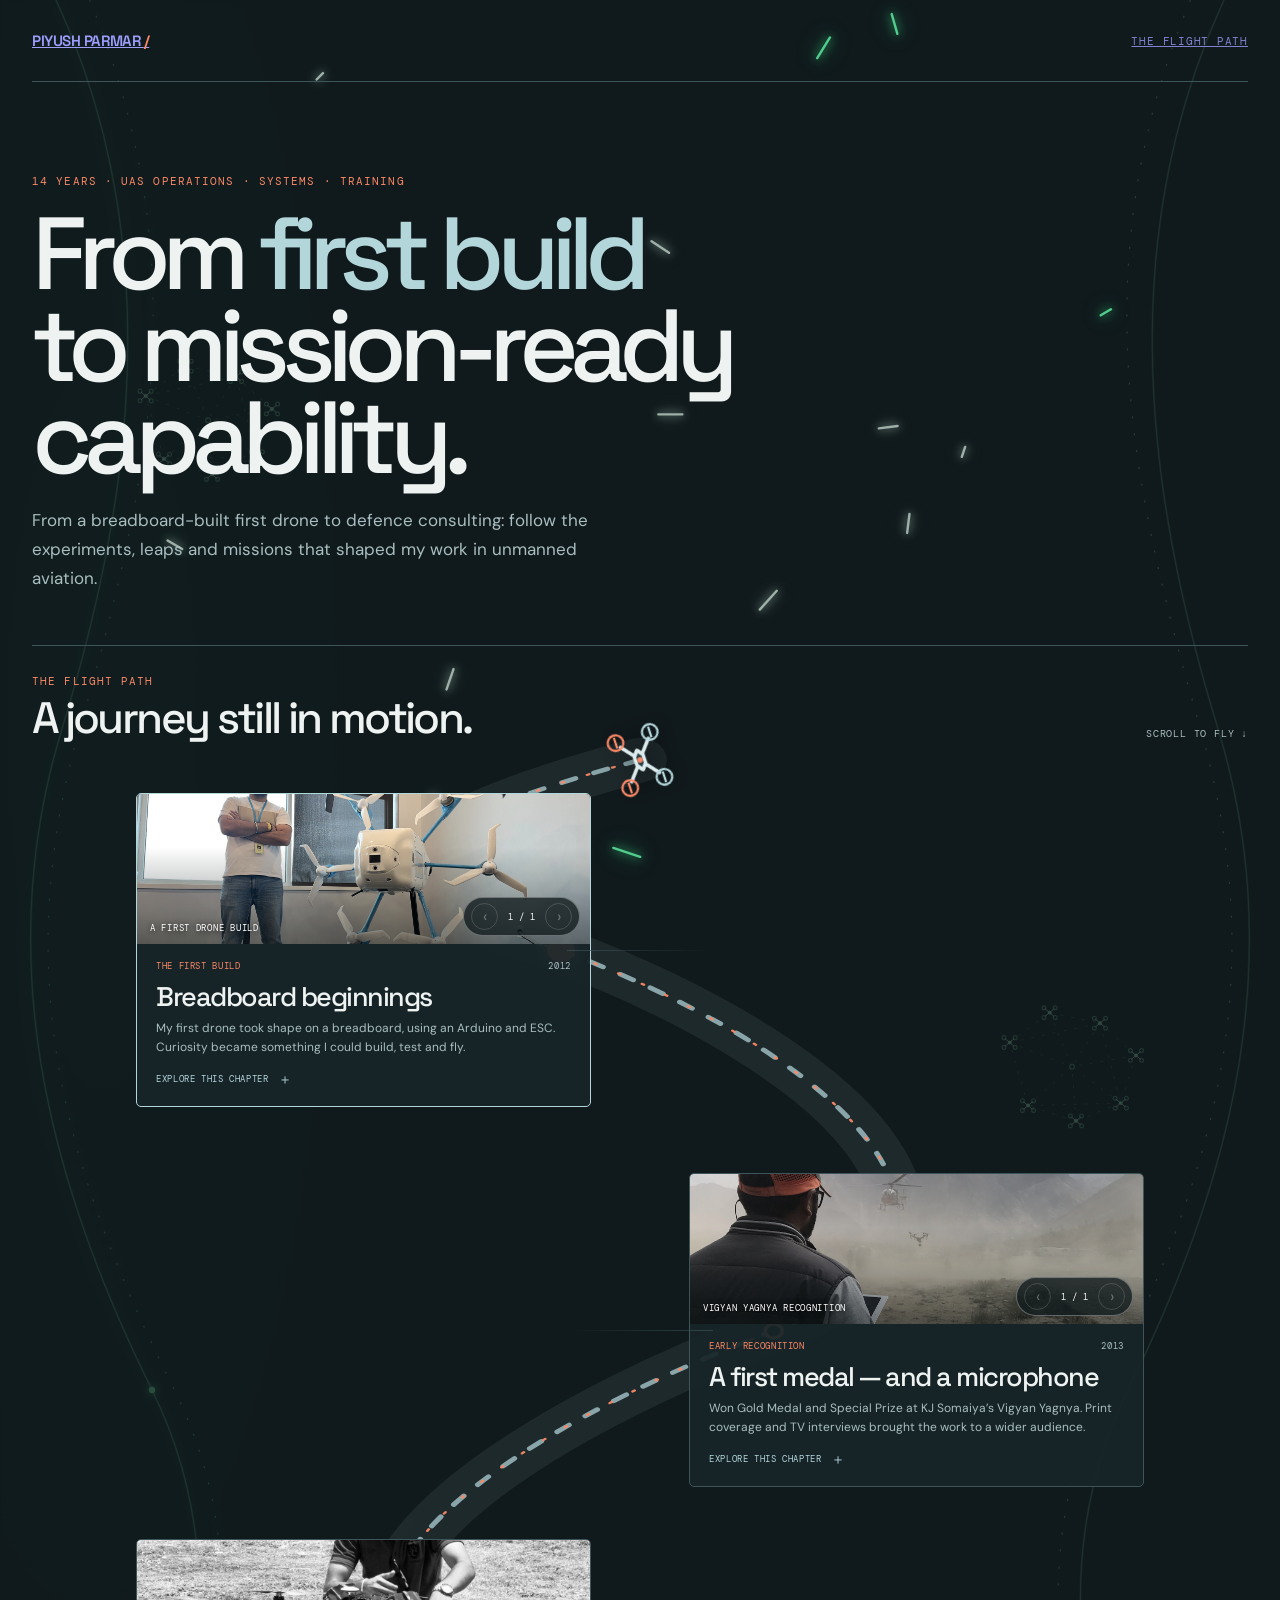
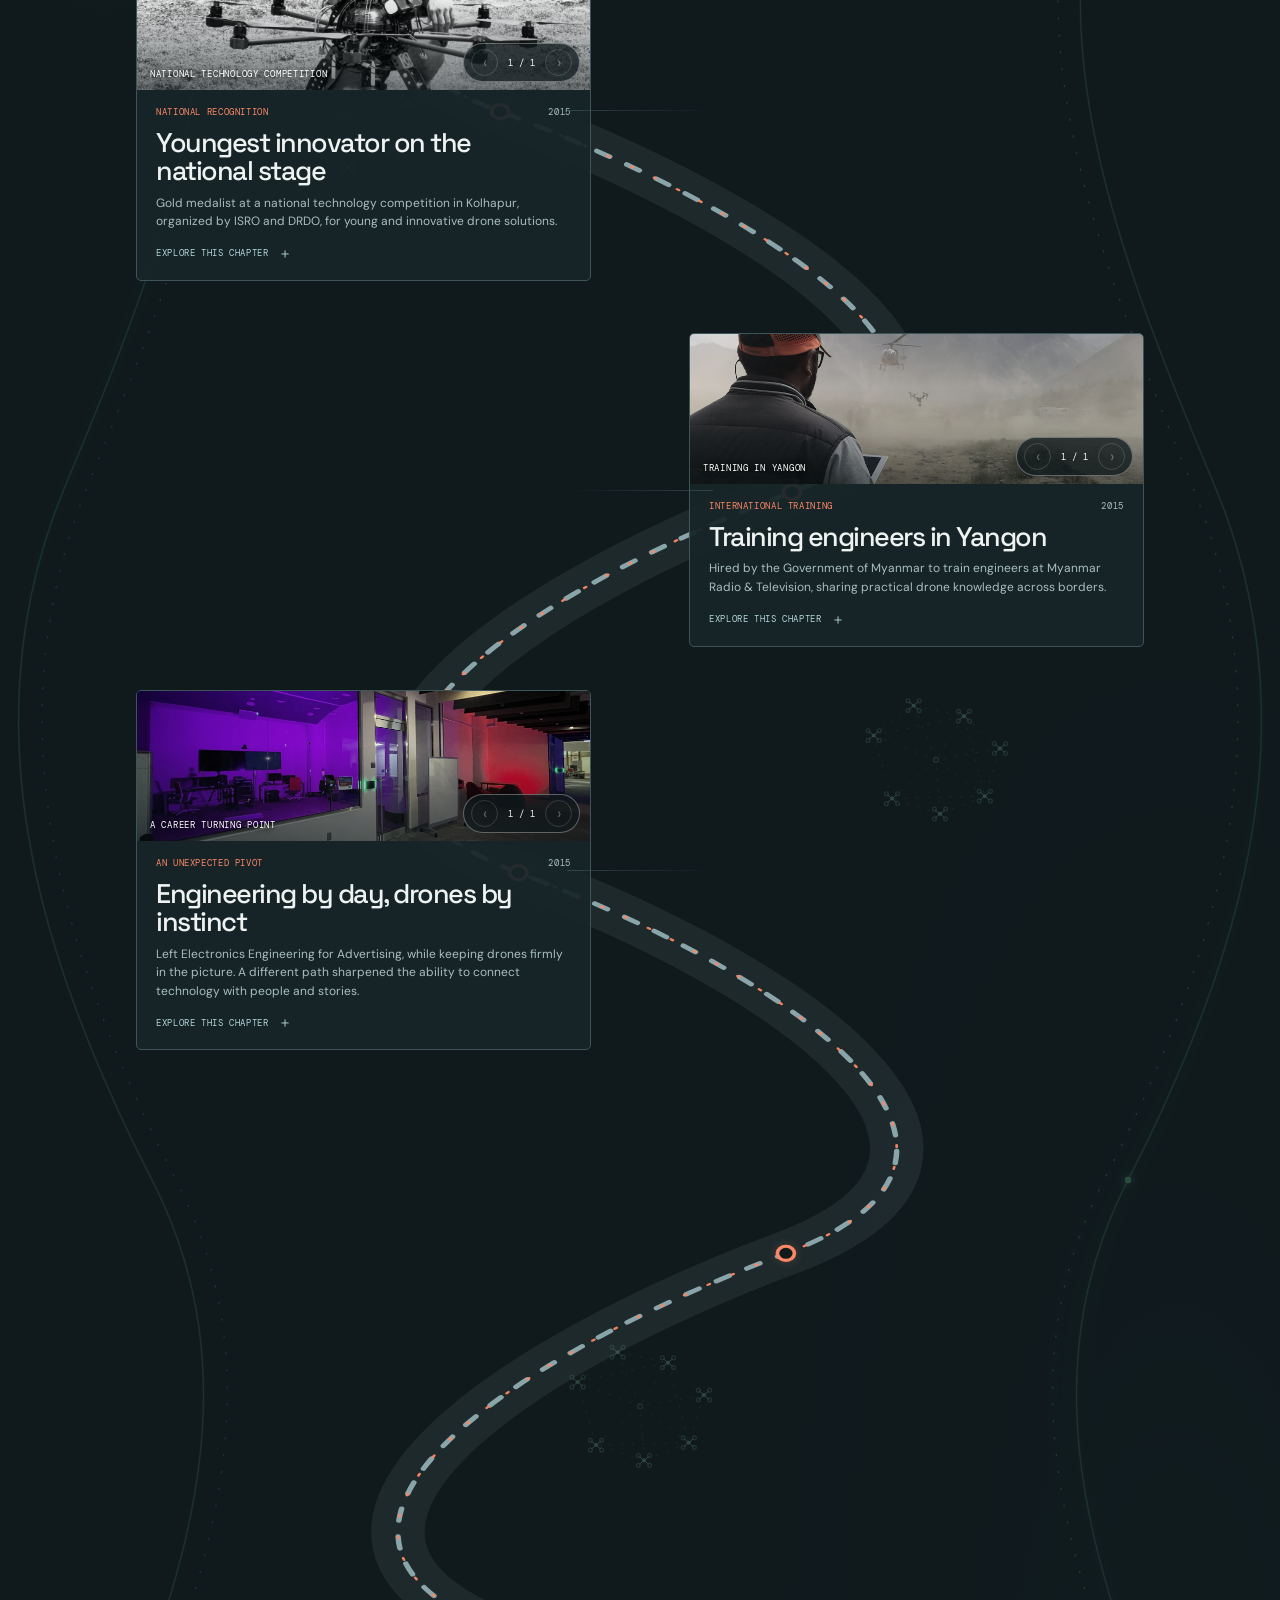
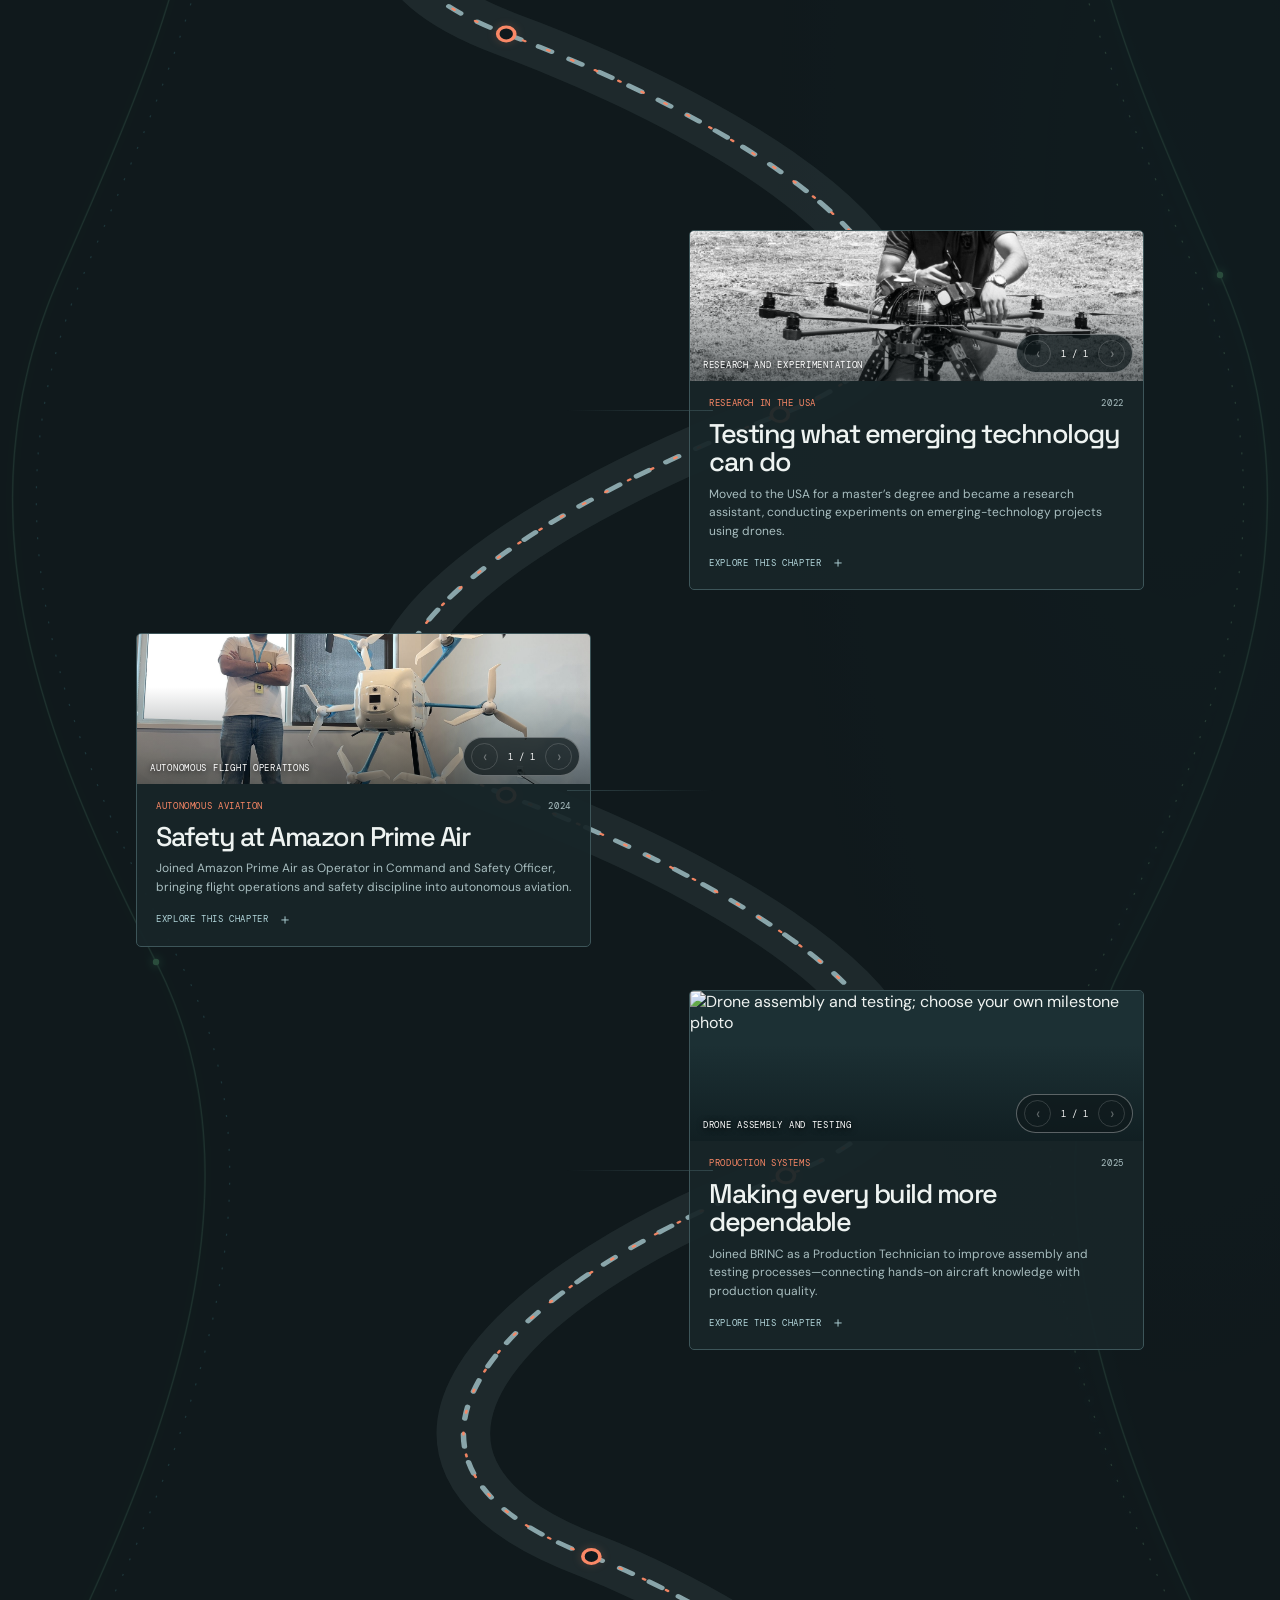
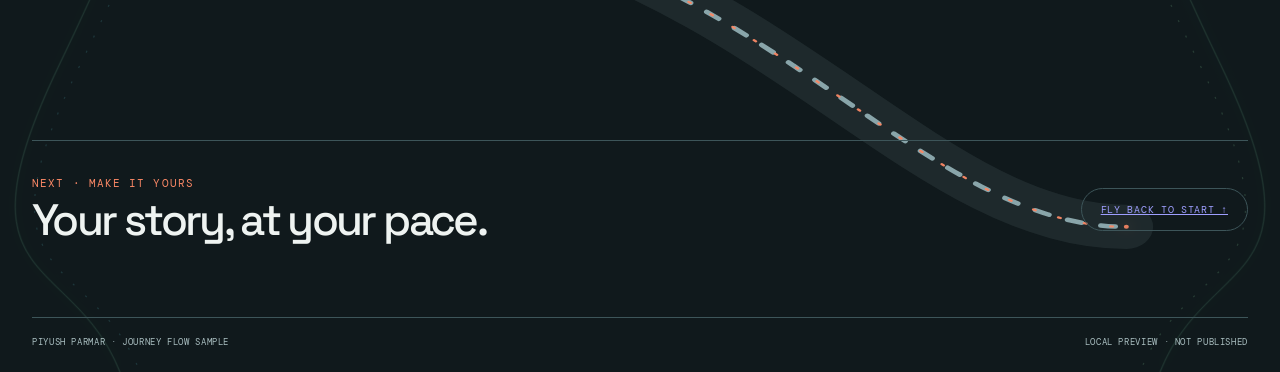
==== commit 5b3ef69f: "Simplify journey photo controls" ====
--- a/Piyush_Parmar_Journey_Flow_Sample.html
+++ b/Piyush_Parmar_Journey_Flow_Sample.html
@@ -135,7 +135,7 @@
 
 </header>
 <div class="route-intro" id="journey"><div><div class="eyebrow">THE FLIGHT PATH</div><h2>A journey still in motion.</h2></div><p>Scroll to fly ↓</p></div>
-<section class="journey-visual" aria-label="Interactive career journey"><div class="flight-map" aria-hidden="true"><svg class="route-svg" viewBox="0 0 1000 4350" preserveAspectRatio="none"><path class="route-shadow" d="M500 0 C300 65 250 120 435 190 C655 290 830 470 610 570 C390 670 165 850 385 950 C605 1050 845 1230 625 1330 C405 1430 180 1610 400 1710 C620 1810 840 1990 620 2090 C400 2190 170 2370 390 2470 C610 2570 835 2750 615 2850 C395 2950 170 3130 390 3230 C610 3330 840 3510 620 3610 C400 3710 240 3890 460 3990 C650 4080 760 4260 900 4260"/><path class="route-line" id="routePath" d="M500 0 C300 65 250 120 435 190 C655 290 830 470 610 570 C390 670 165 850 385 950 C605 1050 845 1230 625 1330 C405 1430 180 1610 400 1710 C620 1810 840 1990 620 2090 C400 2190 170 2370 390 2470 C610 2570 835 2750 615 2850 C395 2950 170 3130 390 3230 C610 3330 840 3510 620 3610 C400 3710 240 3890 460 3990 C650 4080 760 4260 900 4260"/><path class="route-progress" id="routeProgress" pathLength="1" d="M500 0 C300 65 250 120 435 190 C655 290 830 470 610 570 C390 670 165 850 385 950 C605 1050 845 1230 625 1330 C405 1430 180 1610 400 1710 C620 1810 840 1990 620 2090 C400 2190 170 2370 390 2470 C610 2570 835 2750 615 2850 C395 2950 170 3130 390 3230 C610 3330 840 3510 620 3610 C400 3710 240 3890 460 3990 C650 4080 760 4260 900 4260"/><path class="route-glow" d="M500 0 C300 65 250 120 435 190 C655 290 830 470 610 570 C390 670 165 850 385 950 C605 1050 845 1230 625 1330 C405 1430 180 1610 400 1710 C620 1810 840 1990 620 2090 C400 2190 170 2370 390 2470 C610 2570 835 2750 615 2850 C395 2950 170 3130 390 3230 C610 3330 840 3510 620 3610 C400 3710 240 3890 460 3990 C650 4080 760 4260 900 4260"/><g id="routeNodes"><circle class="route-node" data-index="0" cx="435" cy="190" r="7"/><circle class="route-node" data-index="1" cx="610" cy="570" r="7"/><circle class="route-node" data-index="2" cx="385" cy="950" r="7"/><circle class="route-node" data-index="3" cx="625" cy="1330" r="7"/><circle class="route-node" data-index="4" cx="400" cy="1710" r="7"/><circle class="route-node" data-index="5" cx="620" cy="2090" r="7"/><circle class="route-node" data-index="6" cx="390" cy="2470" r="7"/><circle class="route-node" data-index="7" cx="615" cy="2850" r="7"/><circle class="route-node" data-index="8" cx="390" cy="3230" r="7"/><circle class="route-node" data-index="9" cx="620" cy="3610" r="7"/><circle class="route-node" data-index="10" cx="460" cy="3990" r="7"/></g></svg><div class="drone" id="drone" aria-label="Animated drone following the career path"><svg viewBox="0 0 64 52" role="img" aria-label="X-frame quadcopter"><g fill="none" stroke="#dcebed" stroke-width="3.2" stroke-linecap="round" stroke-linejoin="round"><path d="M28 23 16 13M36 23 48 13M28 29 16 39M36 29 48 39"/><path d="M28 22h8l5 4-5 4h-8l-5-4z" fill="#263f43"/></g><g class="rotor" fill="none" stroke="#fa8866" stroke-width="2"><circle cx="11" cy="10" r="7"/><path d="M6 10h10"/></g><g class="rotor r2" fill="none" stroke="#fa8866" stroke-width="2"><circle cx="53" cy="10" r="7"/><path d="M48 10h10"/></g><g class="rotor r2" fill="none" stroke="#b3d6db" stroke-width="2"><circle cx="11" cy="42" r="7"/><path d="M6 42h10"/></g><g class="rotor" fill="none" stroke="#b3d6db" stroke-width="2"><circle cx="53" cy="42" r="7"/><path d="M48 42h10"/></g><circle cx="32" cy="26" r="2.5" fill="#fa8866"/></svg></div></div><div class="timeline" id="timeline"><article class="milestone-row left" data-index="0"><div class="card-wrap"><div class="journey-card" role="button" tabindex="0" aria-expanded="false" aria-controls="detail-0"><div class="photo"><img src="journey-flow-assets/flight-test.jpg" alt="A first drone build; choose your own milestone photo"><span class="photo-label">A first drone build</span><label class="photo-picker" title="Choose a photo for 2012: Breadboard beginnings">＋ Add photos<input class="photo-input" type="file" accept="image/*" multiple aria-label="Choose photos for 2012: Breadboard beginnings"></label><div class="slideshow-controls" aria-label="Photo slideshow"><button type="button" data-slide-prev aria-label="Previous photo">‹</button><button type="button" data-slide-play aria-label="Play slideshow" title="Play slideshow">▶</button><span class="slide-count" aria-live="polite">1 / 1</span><button type="button" data-slide-next aria-label="Next photo">›</button><button type="button" data-slide-clear aria-label="Remove all photos from this card" title="Remove all selected photos">×</button></div></div><div class="card-copy"><div class="card-meta"><b>THE FIRST BUILD</b><span>2012</span></div><h3>Breadboard beginnings</h3><p>My first drone took shape on a breadboard, using an Arduino and ESC. Curiosity became something I could build, test and fly.</p><span class="card-hint">Explore this chapter <span>＋</span></span></div></div><div class="detail" id="detail-0"><div><p>My first drone took shape on a breadboard, using an Arduino and ESC. Curiosity became something I could build, test and fly.</p></div></div></div></article><article class="milestone-row right" data-index="1"><div class="card-wrap"><div class="journey-card" role="button" tabindex="0" aria-expanded="false" aria-controls="detail-1"><div class="photo"><img src="journey-flow-assets/training.jpg" alt="Vigyan Yagnya recognition; choose your own milestone photo"><span class="photo-label">Vigyan Yagnya recognition</span><label class="photo-picker" title="Choose a photo for 2013: A first medal — and a microphone">＋ Add photos<input class="photo-input" type="file" accept="image/*" multiple aria-label="Choose photos for 2013: A first medal — and a microphone"></label><div class="slideshow-controls" aria-label="Photo slideshow"><button type="button" data-slide-prev aria-label="Previous photo">‹</button><button type="button" data-slide-play aria-label="Play slideshow" title="Play slideshow">▶</button><span class="slide-count" aria-live="polite">1 / 1</span><button type="button" data-slide-next aria-label="Next photo">›</button><button type="button" data-slide-clear aria-label="Remove all photos from this card" title="Remove all selected photos">×</button></div></div><div class="card-copy"><div class="card-meta"><b>EARLY RECOGNITION</b><span>2013</span></div><h3>A first medal — and a microphone</h3><p>Won Gold Medal and Special Prize at KJ Somaiya’s Vigyan Yagnya. Print coverage and TV interviews brought the work to a wider audience.</p><span class="card-hint">Explore this chapter <span>＋</span></span></div></div><div class="detail" id="detail-1"><div><p>Won Gold Medal and Special Prize at KJ Somaiya’s Vigyan Yagnya. Print coverage and TV interviews brought the work to a wider audience.</p></div></div></div></article><article class="milestone-row left" data-index="2"><div class="card-wrap"><div class="journey-card" role="button" tabindex="0" aria-expanded="false" aria-controls="detail-2"><div class="photo"><img src="journey-flow-assets/systems.jpg" alt="National technology competition; choose your own milestone photo"><span class="photo-label">National technology competition</span><label class="photo-picker" title="Choose a photo for 2015: Youngest innovator on the national stage">＋ Add photos<input class="photo-input" type="file" accept="image/*" multiple aria-label="Choose photos for 2015: Youngest innovator on the national stage"></label><div class="slideshow-controls" aria-label="Photo slideshow"><button type="button" data-slide-prev aria-label="Previous photo">‹</button><button type="button" data-slide-play aria-label="Play slideshow" title="Play slideshow">▶</button><span class="slide-count" aria-live="polite">1 / 1</span><button type="button" data-slide-next aria-label="Next photo">›</button><button type="button" data-slide-clear aria-label="Remove all photos from this card" title="Remove all selected photos">×</button></div></div><div class="card-copy"><div class="card-meta"><b>NATIONAL RECOGNITION</b><span>2015</span></div><h3>Youngest innovator on the national stage</h3><p>Gold medalist at a national technology competition in Kolhapur, organized by ISRO and DRDO, for young and innovative drone solutions.</p><span class="card-hint">Explore this chapter <span>＋</span></span></div></div><div class="detail" id="detail-2"><div><p>Gold medalist at a national technology competition in Kolhapur, organized by ISRO and DRDO, for young and innovative drone solutions.</p></div></div></div></article><article class="milestone-row right" data-index="3"><div class="card-wrap"><div class="journey-card" role="button" tabindex="0" aria-expanded="false" aria-controls="detail-3"><div class="photo"><img src="journey-flow-assets/training.jpg" alt="Training in Yangon; choose your own milestone photo"><span class="photo-label">Training in Yangon</span><label class="photo-picker" title="Choose a photo for 2015: Training engineers in Yangon">＋ Add photos<input class="photo-input" type="file" accept="image/*" multiple aria-label="Choose photos for 2015: Training engineers in Yangon"></label><div class="slideshow-controls" aria-label="Photo slideshow"><button type="button" data-slide-prev aria-label="Previous photo">‹</button><button type="button" data-slide-play aria-label="Play slideshow" title="Play slideshow">▶</button><span class="slide-count" aria-live="polite">1 / 1</span><button type="button" data-slide-next aria-label="Next photo">›</button><button type="button" data-slide-clear aria-label="Remove all photos from this card" title="Remove all selected photos">×</button></div></div><div class="card-copy"><div class="card-meta"><b>INTERNATIONAL TRAINING</b><span>2015</span></div><h3>Training engineers in Yangon</h3><p>Hired by the Government of Myanmar to train engineers at Myanmar Radio & Television, sharing practical drone knowledge across borders.</p><span class="card-hint">Explore this chapter <span>＋</span></span></div></div><div class="detail" id="detail-3"><div><p>Hired by the Government of Myanmar to train engineers at Myanmar Radio & Television, sharing practical drone knowledge across borders.</p></div></div></div></article><article class="milestone-row left" data-index="4"><div class="card-wrap"><div class="journey-card" role="button" tabindex="0" aria-expanded="false" aria-controls="detail-4"><div class="photo"><img src="journey-flow-assets/fpv.jpg" alt="A career turning point; choose your own milestone photo"><span class="photo-label">A career turning point</span><label class="photo-picker" title="Choose a photo for 2015: Engineering by day, drones by instinct">＋ Add photos<input class="photo-input" type="file" accept="image/*" multiple aria-label="Choose photos for 2015: Engineering by day, drones by instinct"></label><div class="slideshow-controls" aria-label="Photo slideshow"><button type="button" data-slide-prev aria-label="Previous photo">‹</button><button type="button" data-slide-play aria-label="Play slideshow" title="Play slideshow">▶</button><span class="slide-count" aria-live="polite">1 / 1</span><button type="button" data-slide-next aria-label="Next photo">›</button><button type="button" data-slide-clear aria-label="Remove all photos from this card" title="Remove all selected photos">×</button></div></div><div class="card-copy"><div class="card-meta"><b>AN UNEXPECTED PIVOT</b><span>2015</span></div><h3>Engineering by day, drones by instinct</h3><p>Left Electronics Engineering for Advertising, while keeping drones firmly in the picture. A different path sharpened the ability to connect technology with people and stories.</p><span class="card-hint">Explore this chapter <span>＋</span></span></div></div><div class="detail" id="detail-4"><div><p>Left Electronics Engineering for Advertising, while keeping drones firmly in the picture. A different path sharpened the ability to connect technology with people and stories.</p></div></div></div></article><article class="milestone-row right" data-index="5"><div class="card-wrap"><div class="journey-card" role="button" tabindex="0" aria-expanded="false" aria-controls="detail-5"><div class="photo"><img src="journey-flow-assets/fpv.jpg" alt="FPV enters entertainment; choose your own milestone photo"><span class="photo-label">FPV enters entertainment</span><label class="photo-picker" title="Choose a photo for 2019: Bringing FPV into entertainment">＋ Add photos<input class="photo-input" type="file" accept="image/*" multiple aria-label="Choose photos for 2019: Bringing FPV into entertainment"></label><div class="slideshow-controls" aria-label="Photo slideshow"><button type="button" data-slide-prev aria-label="Previous photo">‹</button><button type="button" data-slide-play aria-label="Play slideshow" title="Play slideshow">▶</button><span class="slide-count" aria-live="polite">1 / 1</span><button type="button" data-slide-next aria-label="Next photo">›</button><button type="button" data-slide-clear aria-label="Remove all photos from this card" title="Remove all selected photos">×</button></div></div><div class="card-copy"><div class="card-meta"><b>ENTREPRENEURSHIP</b><span>2019</span></div><h3>Bringing FPV into entertainment</h3><p>Started my own company and became the first in India to introduce FPV drones into the entertainment industry. A new visual language took flight.</p><span class="card-hint">Explore this chapter <span>＋</span></span></div></div><div class="detail" id="detail-5"><div><p>Started my own company and became the first in India to introduce FPV drones into the entertainment industry. A new visual language took flight.</p></div></div></div></article><article class="milestone-row left" data-index="6"><div class="card-wrap"><div class="journey-card" role="button" tabindex="0" aria-expanded="false" aria-controls="detail-6"><div class="photo"><img src="../IMG_0486.JPG" alt="FPV flight in Leh; choose your own milestone photo"><span class="photo-label">FPV flight in Leh</span><label class="photo-picker" title="Choose a photo for 2020: Flying above the clouds in Leh">＋ Add photos<input class="photo-input" type="file" accept="image/*" multiple aria-label="Choose photos for 2020: Flying above the clouds in Leh"></label><div class="slideshow-controls" aria-label="Photo slideshow"><button type="button" data-slide-prev aria-label="Previous photo">‹</button><button type="button" data-slide-play aria-label="Play slideshow" title="Play slideshow">▶</button><span class="slide-count" aria-live="polite">1 / 1</span><button type="button" data-slide-next aria-label="Next photo">›</button><button type="button" data-slide-clear aria-label="Remove all photos from this card" title="Remove all selected photos">×</button></div></div><div class="card-copy"><div class="card-meta"><b>A HIGH-ALTITUDE FIRST</b><span>2020</span></div><h3>Flying above the clouds in Leh</h3><p>Became the first person to fly FPV drones on the road then recognized as the world’s highest motorable road, Khardung La, in Leh, India.</p><span class="card-hint">Explore this chapter <span>＋</span></span></div></div><div class="detail" id="detail-6"><div><p>Became the first person to fly FPV drones on the road then recognized as the world’s highest motorable road, Khardung La, in Leh, India.</p></div></div></div></article><article class="milestone-row right" data-index="7"><div class="card-wrap"><div class="journey-card" role="button" tabindex="0" aria-expanded="false" aria-controls="detail-7"><div class="photo"><img src="journey-flow-assets/systems.jpg" alt="Research and experimentation; choose your own milestone photo"><span class="photo-label">Research and experimentation</span><label class="photo-picker" title="Choose a photo for 2022: Testing what emerging technology can do">＋ Add photos<input class="photo-input" type="file" accept="image/*" multiple aria-label="Choose photos for 2022: Testing what emerging technology can do"></label><div class="slideshow-controls" aria-label="Photo slideshow"><button type="button" data-slide-prev aria-label="Previous photo">‹</button><button type="button" data-slide-play aria-label="Play slideshow" title="Play slideshow">▶</button><span class="slide-count" aria-live="polite">1 / 1</span><button type="button" data-slide-next aria-label="Next photo">›</button><button type="button" data-slide-clear aria-label="Remove all photos from this card" title="Remove all selected photos">×</button></div></div><div class="card-copy"><div class="card-meta"><b>RESEARCH IN THE USA</b><span>2022</span></div><h3>Testing what emerging technology can do</h3><p>Moved to the USA for a master’s degree and became a research assistant, conducting experiments on emerging-technology projects using drones.</p><span class="card-hint">Explore this chapter <span>＋</span></span></div></div><div class="detail" id="detail-7"><div><p>Moved to the USA for a master’s degree and became a research assistant, conducting experiments on emerging-technology projects using drones.</p></div></div></div></article><article class="milestone-row left" data-index="8"><div class="card-wrap"><div class="journey-card" role="button" tabindex="0" aria-expanded="false" aria-controls="detail-8"><div class="photo"><img src="journey-flow-assets/flight-test.jpg" alt="Autonomous flight operations; choose your own milestone photo"><span class="photo-label">Autonomous flight operations</span><label class="photo-picker" title="Choose a photo for 2024: Safety at Amazon Prime Air">＋ Add photos<input class="photo-input" type="file" accept="image/*" multiple aria-label="Choose photos for 2024: Safety at Amazon Prime Air"></label><div class="slideshow-controls" aria-label="Photo slideshow"><button type="button" data-slide-prev aria-label="Previous photo">‹</button><button type="button" data-slide-play aria-label="Play slideshow" title="Play slideshow">▶</button><span class="slide-count" aria-live="polite">1 / 1</span><button type="button" data-slide-next aria-label="Next photo">›</button><button type="button" data-slide-clear aria-label="Remove all photos from this card" title="Remove all selected photos">×</button></div></div><div class="card-copy"><div class="card-meta"><b>AUTONOMOUS AVIATION</b><span>2024</span></div><h3>Safety at Amazon Prime Air</h3><p>Joined Amazon Prime Air as Operator in Command and Safety Officer, bringing flight operations and safety discipline into autonomous aviation.</p><span class="card-hint">Explore this chapter <span>＋</span></span></div></div><div class="detail" id="detail-8"><div><p>Joined Amazon Prime Air as Operator in Command and Safety Officer, bringing flight operations and safety discipline into autonomous aviation.</p></div></div></div></article><article class="milestone-row right" data-index="9"><div class="card-wrap"><div class="journey-card" role="button" tabindex="0" aria-expanded="false" aria-controls="detail-9"><div class="photo"><img src="../IMG_1194.jpg" alt="Drone assembly and testing; choose your own milestone photo"><span class="photo-label">Drone assembly and testing</span><label class="photo-picker" title="Choose a photo for 2025: Making every build more dependable">＋ Add photos<input class="photo-input" type="file" accept="image/*" multiple aria-label="Choose photos for 2025: Making every build more dependable"></label><div class="slideshow-controls" aria-label="Photo slideshow"><button type="button" data-slide-prev aria-label="Previous photo">‹</button><button type="button" data-slide-play aria-label="Play slideshow" title="Play slideshow">▶</button><span class="slide-count" aria-live="polite">1 / 1</span><button type="button" data-slide-next aria-label="Next photo">›</button><button type="button" data-slide-clear aria-label="Remove all photos from this card" title="Remove all selected photos">×</button></div></div><div class="card-copy"><div class="card-meta"><b>PRODUCTION SYSTEMS</b><span>2025</span></div><h3>Making every build more dependable</h3><p>Joined BRINC as a Production Technician to improve assembly and testing processes—connecting hands-on aircraft knowledge with production quality.</p><span class="card-hint">Explore this chapter <span>＋</span></span></div></div><div class="detail" id="detail-9"><div><p>Joined BRINC as a Production Technician to improve assembly and testing processes—connecting hands-on aircraft knowledge with production quality.</p></div></div></div></article><article class="milestone-row left" data-index="10"><div class="card-wrap"><div class="journey-card" role="button" tabindex="0" aria-expanded="false" aria-controls="detail-10"><div class="photo"><img src="journey-flow-assets/hero.jpg" alt="Current work in India; choose your own milestone photo"><span class="photo-label">Current work in India</span><label class="photo-picker" title="Choose a photo for 2026: From field requirements to mission-ready capability">＋ Add photos<input class="photo-input" type="file" accept="image/*" multiple aria-label="Choose photos for 2026: From field requirements to mission-ready capability"></label><div class="slideshow-controls" aria-label="Photo slideshow"><button type="button" data-slide-prev aria-label="Previous photo">‹</button><button type="button" data-slide-play aria-label="Play slideshow" title="Play slideshow">▶</button><span class="slide-count" aria-live="polite">1 / 1</span><button type="button" data-slide-next aria-label="Next photo">›</button><button type="button" data-slide-clear aria-label="Remove all photos from this card" title="Remove all selected photos">×</button></div></div><div class="card-copy"><div class="card-meta"><b>DEFENCE & CONSULTING</b><span>2026</span></div><h3>From field requirements to mission-ready capability</h3><p>Moved back to India and began independent work with the Indian Armed Forces and defence companies in UAVs: deployment and production solutions, operator training, fleet readiness and R&D project delivery.</p><span class="card-hint">Explore this chapter <span>＋</span></span></div></div><div class="detail" id="detail-10"><div><p>Moved back to India and began independent work with the Indian Armed Forces and defence companies in UAVs: deployment and production solutions, operator training, fleet readiness and R&D project delivery.</p></div></div></div></article></div>
+<section class="journey-visual" aria-label="Interactive career journey"><div class="flight-map" aria-hidden="true"><svg class="route-svg" viewBox="0 0 1000 4350" preserveAspectRatio="none"><path class="route-shadow" d="M500 0 C300 65 250 120 435 190 C655 290 830 470 610 570 C390 670 165 850 385 950 C605 1050 845 1230 625 1330 C405 1430 180 1610 400 1710 C620 1810 840 1990 620 2090 C400 2190 170 2370 390 2470 C610 2570 835 2750 615 2850 C395 2950 170 3130 390 3230 C610 3330 840 3510 620 3610 C400 3710 240 3890 460 3990 C650 4080 760 4260 900 4260"/><path class="route-line" id="routePath" d="M500 0 C300 65 250 120 435 190 C655 290 830 470 610 570 C390 670 165 850 385 950 C605 1050 845 1230 625 1330 C405 1430 180 1610 400 1710 C620 1810 840 1990 620 2090 C400 2190 170 2370 390 2470 C610 2570 835 2750 615 2850 C395 2950 170 3130 390 3230 C610 3330 840 3510 620 3610 C400 3710 240 3890 460 3990 C650 4080 760 4260 900 4260"/><path class="route-progress" id="routeProgress" pathLength="1" d="M500 0 C300 65 250 120 435 190 C655 290 830 470 610 570 C390 670 165 850 385 950 C605 1050 845 1230 625 1330 C405 1430 180 1610 400 1710 C620 1810 840 1990 620 2090 C400 2190 170 2370 390 2470 C610 2570 835 2750 615 2850 C395 2950 170 3130 390 3230 C610 3330 840 3510 620 3610 C400 3710 240 3890 460 3990 C650 4080 760 4260 900 4260"/><path class="route-glow" d="M500 0 C300 65 250 120 435 190 C655 290 830 470 610 570 C390 670 165 850 385 950 C605 1050 845 1230 625 1330 C405 1430 180 1610 400 1710 C620 1810 840 1990 620 2090 C400 2190 170 2370 390 2470 C610 2570 835 2750 615 2850 C395 2950 170 3130 390 3230 C610 3330 840 3510 620 3610 C400 3710 240 3890 460 3990 C650 4080 760 4260 900 4260"/><g id="routeNodes"><circle class="route-node" data-index="0" cx="435" cy="190" r="7"/><circle class="route-node" data-index="1" cx="610" cy="570" r="7"/><circle class="route-node" data-index="2" cx="385" cy="950" r="7"/><circle class="route-node" data-index="3" cx="625" cy="1330" r="7"/><circle class="route-node" data-index="4" cx="400" cy="1710" r="7"/><circle class="route-node" data-index="5" cx="620" cy="2090" r="7"/><circle class="route-node" data-index="6" cx="390" cy="2470" r="7"/><circle class="route-node" data-index="7" cx="615" cy="2850" r="7"/><circle class="route-node" data-index="8" cx="390" cy="3230" r="7"/><circle class="route-node" data-index="9" cx="620" cy="3610" r="7"/><circle class="route-node" data-index="10" cx="460" cy="3990" r="7"/></g></svg><div class="drone" id="drone" aria-label="Animated drone following the career path"><svg viewBox="0 0 64 52" role="img" aria-label="X-frame quadcopter"><g fill="none" stroke="#dcebed" stroke-width="3.2" stroke-linecap="round" stroke-linejoin="round"><path d="M28 23 16 13M36 23 48 13M28 29 16 39M36 29 48 39"/><path d="M28 22h8l5 4-5 4h-8l-5-4z" fill="#263f43"/></g><g class="rotor" fill="none" stroke="#fa8866" stroke-width="2"><circle cx="11" cy="10" r="7"/><path d="M6 10h10"/></g><g class="rotor r2" fill="none" stroke="#fa8866" stroke-width="2"><circle cx="53" cy="10" r="7"/><path d="M48 10h10"/></g><g class="rotor r2" fill="none" stroke="#b3d6db" stroke-width="2"><circle cx="11" cy="42" r="7"/><path d="M6 42h10"/></g><g class="rotor" fill="none" stroke="#b3d6db" stroke-width="2"><circle cx="53" cy="42" r="7"/><path d="M48 42h10"/></g><circle cx="32" cy="26" r="2.5" fill="#fa8866"/></svg></div></div><div class="timeline" id="timeline"><article class="milestone-row left" data-index="0"><div class="card-wrap"><div class="journey-card" role="button" tabindex="0" aria-expanded="false" aria-controls="detail-0"><div class="photo"><img src="journey-flow-assets/flight-test.jpg" alt="A first drone build; choose your own milestone photo"><span class="photo-label">A first drone build</span><div class="slideshow-controls" aria-label="Photo navigation"><button type="button" data-slide-prev aria-label="Previous photo">‹</button><span class="slide-count" aria-live="polite">1 / 1</span><button type="button" data-slide-next aria-label="Next photo">›</button></div></div><div class="card-copy"><div class="card-meta"><b>THE FIRST BUILD</b><span>2012</span></div><h3>Breadboard beginnings</h3><p>My first drone took shape on a breadboard, using an Arduino and ESC. Curiosity became something I could build, test and fly.</p><span class="card-hint">Explore this chapter <span>＋</span></span></div></div><div class="detail" id="detail-0"><div><p>My first drone took shape on a breadboard, using an Arduino and ESC. Curiosity became something I could build, test and fly.</p></div></div></div></article><article class="milestone-row right" data-index="1"><div class="card-wrap"><div class="journey-card" role="button" tabindex="0" aria-expanded="false" aria-controls="detail-1"><div class="photo"><img src="journey-flow-assets/training.jpg" alt="Vigyan Yagnya recognition; choose your own milestone photo"><span class="photo-label">Vigyan Yagnya recognition</span><div class="slideshow-controls" aria-label="Photo navigation"><button type="button" data-slide-prev aria-label="Previous photo">‹</button><span class="slide-count" aria-live="polite">1 / 1</span><button type="button" data-slide-next aria-label="Next photo">›</button></div></div><div class="card-copy"><div class="card-meta"><b>EARLY RECOGNITION</b><span>2013</span></div><h3>A first medal — and a microphone</h3><p>Won Gold Medal and Special Prize at KJ Somaiya’s Vigyan Yagnya. Print coverage and TV interviews brought the work to a wider audience.</p><span class="card-hint">Explore this chapter <span>＋</span></span></div></div><div class="detail" id="detail-1"><div><p>Won Gold Medal and Special Prize at KJ Somaiya’s Vigyan Yagnya. Print coverage and TV interviews brought the work to a wider audience.</p></div></div></div></article><article class="milestone-row left" data-index="2"><div class="card-wrap"><div class="journey-card" role="button" tabindex="0" aria-expanded="false" aria-controls="detail-2"><div class="photo"><img src="journey-flow-assets/systems.jpg" alt="National technology competition; choose your own milestone photo"><span class="photo-label">National technology competition</span><div class="slideshow-controls" aria-label="Photo navigation"><button type="button" data-slide-prev aria-label="Previous photo">‹</button><span class="slide-count" aria-live="polite">1 / 1</span><button type="button" data-slide-next aria-label="Next photo">›</button></div></div><div class="card-copy"><div class="card-meta"><b>NATIONAL RECOGNITION</b><span>2015</span></div><h3>Youngest innovator on the national stage</h3><p>Gold medalist at a national technology competition in Kolhapur, organized by ISRO and DRDO, for young and innovative drone solutions.</p><span class="card-hint">Explore this chapter <span>＋</span></span></div></div><div class="detail" id="detail-2"><div><p>Gold medalist at a national technology competition in Kolhapur, organized by ISRO and DRDO, for young and innovative drone solutions.</p></div></div></div></article><article class="milestone-row right" data-index="3"><div class="card-wrap"><div class="journey-card" role="button" tabindex="0" aria-expanded="false" aria-controls="detail-3"><div class="photo"><img src="journey-flow-assets/training.jpg" alt="Training in Yangon; choose your own milestone photo"><span class="photo-label">Training in Yangon</span><div class="slideshow-controls" aria-label="Photo navigation"><button type="button" data-slide-prev aria-label="Previous photo">‹</button><span class="slide-count" aria-live="polite">1 / 1</span><button type="button" data-slide-next aria-label="Next photo">›</button></div></div><div class="card-copy"><div class="card-meta"><b>INTERNATIONAL TRAINING</b><span>2015</span></div><h3>Training engineers in Yangon</h3><p>Hired by the Government of Myanmar to train engineers at Myanmar Radio & Television, sharing practical drone knowledge across borders.</p><span class="card-hint">Explore this chapter <span>＋</span></span></div></div><div class="detail" id="detail-3"><div><p>Hired by the Government of Myanmar to train engineers at Myanmar Radio & Television, sharing practical drone knowledge across borders.</p></div></div></div></article><article class="milestone-row left" data-index="4"><div class="card-wrap"><div class="journey-card" role="button" tabindex="0" aria-expanded="false" aria-controls="detail-4"><div class="photo"><img src="journey-flow-assets/fpv.jpg" alt="A career turning point; choose your own milestone photo"><span class="photo-label">A career turning point</span><div class="slideshow-controls" aria-label="Photo navigation"><button type="button" data-slide-prev aria-label="Previous photo">‹</button><span class="slide-count" aria-live="polite">1 / 1</span><button type="button" data-slide-next aria-label="Next photo">›</button></div></div><div class="card-copy"><div class="card-meta"><b>AN UNEXPECTED PIVOT</b><span>2015</span></div><h3>Engineering by day, drones by instinct</h3><p>Left Electronics Engineering for Advertising, while keeping drones firmly in the picture. A different path sharpened the ability to connect technology with people and stories.</p><span class="card-hint">Explore this chapter <span>＋</span></span></div></div><div class="detail" id="detail-4"><div><p>Left Electronics Engineering for Advertising, while keeping drones firmly in the picture. A different path sharpened the ability to connect technology with people and stories.</p></div></div></div></article><article class="milestone-row right" data-index="5"><div class="card-wrap"><div class="journey-card" role="button" tabindex="0" aria-expanded="false" aria-controls="detail-5"><div class="photo"><img src="journey-flow-assets/fpv.jpg" alt="FPV enters entertainment; choose your own milestone photo"><span class="photo-label">FPV enters entertainment</span><div class="slideshow-controls" aria-label="Photo navigation"><button type="button" data-slide-prev aria-label="Previous photo">‹</button><span class="slide-count" aria-live="polite">1 / 1</span><button type="button" data-slide-next aria-label="Next photo">›</button></div></div><div class="card-copy"><div class="card-meta"><b>ENTREPRENEURSHIP</b><span>2019</span></div><h3>Bringing FPV into entertainment</h3><p>Started my own company and became the first in India to introduce FPV drones into the entertainment industry. A new visual language took flight.</p><span class="card-hint">Explore this chapter <span>＋</span></span></div></div><div class="detail" id="detail-5"><div><p>Started my own company and became the first in India to introduce FPV drones into the entertainment industry. A new visual language took flight.</p></div></div></div></article><article class="milestone-row left" data-index="6"><div class="card-wrap"><div class="journey-card" role="button" tabindex="0" aria-expanded="false" aria-controls="detail-6"><div class="photo"><img src="../IMG_0486.JPG" alt="FPV flight in Leh; choose your own milestone photo"><span class="photo-label">FPV flight in Leh</span><div class="slideshow-controls" aria-label="Photo navigation"><button type="button" data-slide-prev aria-label="Previous photo">‹</button><span class="slide-count" aria-live="polite">1 / 1</span><button type="button" data-slide-next aria-label="Next photo">›</button></div></div><div class="card-copy"><div class="card-meta"><b>A HIGH-ALTITUDE FIRST</b><span>2020</span></div><h3>Flying above the clouds in Leh</h3><p>Became the first person to fly FPV drones on the road then recognized as the world’s highest motorable road, Khardung La, in Leh, India.</p><span class="card-hint">Explore this chapter <span>＋</span></span></div></div><div class="detail" id="detail-6"><div><p>Became the first person to fly FPV drones on the road then recognized as the world’s highest motorable road, Khardung La, in Leh, India.</p></div></div></div></article><article class="milestone-row right" data-index="7"><div class="card-wrap"><div class="journey-card" role="button" tabindex="0" aria-expanded="false" aria-controls="detail-7"><div class="photo"><img src="journey-flow-assets/systems.jpg" alt="Research and experimentation; choose your own milestone photo"><span class="photo-label">Research and experimentation</span><div class="slideshow-controls" aria-label="Photo navigation"><button type="button" data-slide-prev aria-label="Previous photo">‹</button><span class="slide-count" aria-live="polite">1 / 1</span><button type="button" data-slide-next aria-label="Next photo">›</button></div></div><div class="card-copy"><div class="card-meta"><b>RESEARCH IN THE USA</b><span>2022</span></div><h3>Testing what emerging technology can do</h3><p>Moved to the USA for a master’s degree and became a research assistant, conducting experiments on emerging-technology projects using drones.</p><span class="card-hint">Explore this chapter <span>＋</span></span></div></div><div class="detail" id="detail-7"><div><p>Moved to the USA for a master’s degree and became a research assistant, conducting experiments on emerging-technology projects using drones.</p></div></div></div></article><article class="milestone-row left" data-index="8"><div class="card-wrap"><div class="journey-card" role="button" tabindex="0" aria-expanded="false" aria-controls="detail-8"><div class="photo"><img src="journey-flow-assets/flight-test.jpg" alt="Autonomous flight operations; choose your own milestone photo"><span class="photo-label">Autonomous flight operations</span><div class="slideshow-controls" aria-label="Photo navigation"><button type="button" data-slide-prev aria-label="Previous photo">‹</button><span class="slide-count" aria-live="polite">1 / 1</span><button type="button" data-slide-next aria-label="Next photo">›</button></div></div><div class="card-copy"><div class="card-meta"><b>AUTONOMOUS AVIATION</b><span>2024</span></div><h3>Safety at Amazon Prime Air</h3><p>Joined Amazon Prime Air as Operator in Command and Safety Officer, bringing flight operations and safety discipline into autonomous aviation.</p><span class="card-hint">Explore this chapter <span>＋</span></span></div></div><div class="detail" id="detail-8"><div><p>Joined Amazon Prime Air as Operator in Command and Safety Officer, bringing flight operations and safety discipline into autonomous aviation.</p></div></div></div></article><article class="milestone-row right" data-index="9"><div class="card-wrap"><div class="journey-card" role="button" tabindex="0" aria-expanded="false" aria-controls="detail-9"><div class="photo"><img src="../IMG_1194.jpg" alt="Drone assembly and testing; choose your own milestone photo"><span class="photo-label">Drone assembly and testing</span><div class="slideshow-controls" aria-label="Photo navigation"><button type="button" data-slide-prev aria-label="Previous photo">‹</button><span class="slide-count" aria-live="polite">1 / 1</span><button type="button" data-slide-next aria-label="Next photo">›</button></div></div><div class="card-copy"><div class="card-meta"><b>PRODUCTION SYSTEMS</b><span>2025</span></div><h3>Making every build more dependable</h3><p>Joined BRINC as a Production Technician to improve assembly and testing processes—connecting hands-on aircraft knowledge with production quality.</p><span class="card-hint">Explore this chapter <span>＋</span></span></div></div><div class="detail" id="detail-9"><div><p>Joined BRINC as a Production Technician to improve assembly and testing processes—connecting hands-on aircraft knowledge with production quality.</p></div></div></div></article><article class="milestone-row left" data-index="10"><div class="card-wrap"><div class="journey-card" role="button" tabindex="0" aria-expanded="false" aria-controls="detail-10"><div class="photo"><img src="journey-flow-assets/hero.jpg" alt="Current work in India; choose your own milestone photo"><span class="photo-label">Current work in India</span><div class="slideshow-controls" aria-label="Photo navigation"><button type="button" data-slide-prev aria-label="Previous photo">‹</button><span class="slide-count" aria-live="polite">1 / 1</span><button type="button" data-slide-next aria-label="Next photo">›</button></div></div><div class="card-copy"><div class="card-meta"><b>DEFENCE & CONSULTING</b><span>2026</span></div><h3>From field requirements to mission-ready capability</h3><p>Moved back to India and began independent work with the Indian Armed Forces and defence companies in UAVs: deployment and production solutions, operator training, fleet readiness and R&D project delivery.</p><span class="card-hint">Explore this chapter <span>＋</span></span></div></div><div class="detail" id="detail-10"><div><p>Moved back to India and began independent work with the Indian Armed Forces and defence companies in UAVs: deployment and production solutions, operator training, fleet readiness and R&D project delivery.</p></div></div></div></article></div>
 
 <dialog class="milestone-dialog" id="milestoneDialog" aria-labelledby="dialogTitle"><div class="dialog-inner"><button class="dialog-close" type="button" aria-label="Close milestone">×</button><div class="eyebrow" id="dialogMeta"></div><h2 id="dialogTitle"></h2><p id="dialogDescription"></p><button class="dialog-return" type="button" data-dialog-close>Back to the journey ↑</button></div></dialog>
 <div class="end-card"><div><div class="eyebrow">NEXT · MAKE IT YOURS</div><h2>Your story, at your pace.</h2></div><a href="#top">Fly back to start ↑</a></div></section>
@@ -179,7 +179,7 @@
 function storeSlides(key,value){return slideshowDb.then(db=>new Promise(resolve=>{if(!db){try{localStorage.setItem(key,JSON.stringify(value))}catch(e){}resolve();return}try{const tx=db.transaction('cards','readwrite');tx.objectStore('cards').put(value,key);tx.oncomplete=()=>resolve();tx.onerror=()=>{try{localStorage.setItem(key,JSON.stringify(value))}catch(e){}resolve()}}catch(e){resolve()}}))}
 function removeSlides(key,legacyKey){return slideshowDb.then(db=>{try{localStorage.removeItem(key);localStorage.removeItem(legacyKey)}catch(e){}if(!db)return;try{db.transaction('cards','readwrite').objectStore('cards').delete(key)}catch(e){}})}
 function loadSlides(key){return slideshowDb.then(db=>new Promise(resolve=>{const done=value=>resolve(value||window.EMBEDDED_JOURNEY_SLIDES?.[key]||null);if(!db){try{done(JSON.parse(localStorage.getItem(key)||'null'))}catch(e){done(null)}return}try{const req=db.transaction('cards','readonly').objectStore('cards').get(key);req.onsuccess=()=>{if(req.result)resolve(req.result);else{try{done(JSON.parse(localStorage.getItem(key)||'null'))}catch(e){done(null)}}};req.onerror=()=>{try{done(JSON.parse(localStorage.getItem(key)||'null'))}catch(e){done(null)}}}catch(e){done(null)}}))}
-document.querySelectorAll('.photo-input').forEach((input,i)=>{const photo=input.closest('.photo'),img=photo.querySelector('img'),picker=input.closest('.photo-picker'),count=photo.querySelector('.slide-count'),prev=photo.querySelector('[data-slide-prev]'),play=photo.querySelector('[data-slide-play]'),next=photo.querySelector('[data-slide-next]'),clear=photo.querySelector('[data-slide-clear]'),adjust=photo.querySelector('[data-slide-adjust]'),panel=photo.querySelector('.photo-adjustments'),zoom=photo.querySelector('[data-frame-zoom]'),posX=photo.querySelector('[data-frame-x]'),posY=photo.querySelector('[data-frame-y]'),reset=photo.querySelector('[data-frame-reset]'),key='journey-card-'+i,legacyKey='piyush-journey-photo-'+i,defaultSrc=img.getAttribute('src');let slides=[img.src],frames=[],index=0,custom=false,timer=null,hoverTimer=false;const row=input.closest('.milestone-row'),card=row.querySelector('.journey-card'),story=document.createElement('aside');story.className='hover-story';story.setAttribute('aria-hidden','true');story.innerHTML='<div class="hover-story-image"><img alt="Milestone photo preview"><span></span></div>';row.appendChild(story);const storyImage=story.querySelector('img'),storyCount=story.querySelector('.hover-story-image span');function updateStory(){storyImage.src=slides[index]||defaultSrc;storyCount.textContent='Photo '+(index+1)+' / '+slides.length}card.addEventListener('pointerenter',()=>{row.classList.add('is-previewing');story.setAttribute('aria-hidden','false');updateStory();if(slides.length>1&&!timer){hoverTimer=true;play.textContent='Ⅱ';play.setAttribute('aria-label','Pause slideshow');timer=setInterval(()=>show(index+1),3200)}});card.addEventListener('pointerleave',()=>{row.classList.remove('is-previewing');story.setAttribute('aria-hidden','true');if(hoverTimer){clearInterval(timer);timer=null;hoverTimer=false;play.textContent='▶';play.setAttribute('aria-label','Play slideshow')}});function frame(){return frames[index]||{zoom:100,x:50,y:50}}function applyFrame(){const f=frame();if(zoom)zoom.value=f.zoom;if(posX)posX.value=f.x;if(posY)posY.value=f.y;img.style.transform='scale('+(f.zoom/100)+')';img.style.objectPosition=f.x+'% '+f.y+'%'}function save(){if(custom)storeSlides(key,{photos:slides,adjustments:frames})}function show(n){if(!slides.length)return;index=(n+slides.length)%slides.length;img.src=slides[index];updateStory();count.textContent=(index+1)+' / '+slides.length;prev.disabled=next.disabled=slides.length<2;if(slides.length<2){clearInterval(timer);timer=null;play.textContent='▶';play.setAttribute('aria-label','Play slideshow')}applyFrame()}function setFrame(name,value){const f=Object.assign({zoom:100,x:50,y:50},frames[index]||{});f[name]=Number(value);frames[index]=f;applyFrame()}function toggle(){if(slides.length<2)return;if(timer){clearInterval(timer);timer=null;play.textContent='▶';play.setAttribute('aria-label','Play slideshow')}else{play.textContent='Ⅱ';play.setAttribute('aria-label','Pause slideshow');timer=setInterval(()=>show(index+1),3200)}}loadSlides(key).then(saved=>{if(saved&&saved.photos&&saved.photos.length){slides=saved.photos;frames=saved.adjustments||[];custom=true;clear.style.display='inline-flex';picker.firstChild.textContent='✓ '+slides.length+' photos ';show(0)}else show(0)});prev.addEventListener('click',e=>{e.stopPropagation();show(index-1)});next.addEventListener('click',e=>{e.stopPropagation();show(index+1)});play.addEventListener('click',e=>{e.stopPropagation();toggle()});clear.addEventListener('click',e=>{e.stopPropagation();if(!custom)return;clearInterval(timer);timer=null;slides=[defaultSrc];frames=[];index=0;custom=false;clear.style.display='none';picker.firstChild.textContent='＋ Add photos ';input.value='';play.textContent='▶';play.setAttribute('aria-label','Play slideshow');show(0);removeSlides(key,legacyKey)});input.addEventListener('click',e=>e.stopPropagation());input.addEventListener('change',async function(){const files=[...this.files].filter(file=>file.type.startsWith('image/'));if(!files.length)return;const convert=file=>new Promise(resolve=>{const reader=new FileReader();reader.onload=()=>{const source=new Image();source.onload=()=>{const scale=Math.min(1,1100/Math.max(source.naturalWidth,source.naturalHeight)),canvas=document.createElement('canvas');canvas.width=Math.round(source.naturalWidth*scale);canvas.height=Math.round(source.naturalHeight*scale);canvas.getContext('2d').drawImage(source,0,0,canvas.width,canvas.height);resolve(canvas.toDataURL('image/jpeg',.74))};source.onerror=()=>resolve(null);source.src=reader.result};reader.onerror=()=>resolve(null);reader.readAsDataURL(file)});const added=(await Promise.all(files.map(convert))).filter(Boolean);if(!added.length)return;const oldLength=slides.length;slides=custom?slides.concat(added):added;if(!custom)frames=[];added.forEach((_,j)=>{frames[oldLength+j]={zoom:100,x:50,y:50}});custom=true;clear.style.display='inline-flex';clearInterval(timer);timer=null;play.textContent='▶';play.setAttribute('aria-label','Play slideshow');picker.firstChild.textContent='✓ '+slides.length+' photos ';show(0);save()})});nodes.forEach(node=>{node.setAttribute('tabindex','0');node.setAttribute('role','button');node.setAttribute('aria-label','Go to milestone '+(Number(node.dataset.index)+1));node.addEventListener('click',function(){
+document.querySelectorAll('.photo').forEach((photo,i)=>{const img=photo.querySelector('img'),count=photo.querySelector('.slide-count'),prev=photo.querySelector('[data-slide-prev]'),next=photo.querySelector('[data-slide-next]'),key='journey-card-'+i,defaultSrc=img.getAttribute('src');let slides=[img.src],frames=[],index=0,timer=null,hoverTimer=false;const row=photo.closest('.milestone-row'),card=row.querySelector('.journey-card'),story=document.createElement('aside');story.className='hover-story';story.setAttribute('aria-hidden','true');story.innerHTML='<div class="hover-story-image"><img alt="Milestone photo preview"><span></span></div>';row.appendChild(story);const storyImage=story.querySelector('img'),storyCount=story.querySelector('.hover-story-image span');function updateStory(){storyImage.src=slides[index]||defaultSrc;storyCount.textContent='Photo '+(index+1)+' / '+slides.length}card.addEventListener('pointerenter',()=>{row.classList.add('is-previewing');story.setAttribute('aria-hidden','false');updateStory();if(slides.length>1&&!timer){hoverTimer=true;timer=setInterval(()=>show(index+1),2000)}});card.addEventListener('pointerleave',()=>{row.classList.remove('is-previewing');story.setAttribute('aria-hidden','true');if(hoverTimer){clearInterval(timer);timer=null;hoverTimer=false}});function frame(){return frames[index]||{zoom:100,x:50,y:50}}function applyFrame(){const f=frame();img.style.transform='scale('+(f.zoom/100)+')';img.style.objectPosition=f.x+'% '+f.y+'%'}function show(n){if(!slides.length)return;index=(n+slides.length)%slides.length;img.src=slides[index];updateStory();count.textContent=(index+1)+' / '+slides.length;prev.disabled=next.disabled=slides.length<2;if(slides.length<2){clearInterval(timer);timer=null;hoverTimer=false}applyFrame()}loadSlides(key).then(saved=>{if(saved&&saved.photos&&saved.photos.length){slides=saved.photos;frames=saved.adjustments||[];show(0)}else show(0)});prev.addEventListener('click',e=>{e.stopPropagation();show(index-1)});next.addEventListener('click',e=>{e.stopPropagation();show(index+1)})});nodes.forEach(node=>{node.setAttribute('tabindex','0');node.setAttribute('role','button');node.setAttribute('aria-label','Go to milestone '+(Number(node.dataset.index)+1));node.addEventListener('click',function(){
  const i=Number(node.dataset.index);rows[i].scrollIntoView({behavior:'smooth',block:'center'});setActive(i);
 });node.addEventListener('keydown',function(e){if(e.key==='Enter'||e.key===' '){e.preventDefault();node.click()}})});
 const cometField=document.getElementById('cometField'),cometNS='http://www.w3.org/2000/svg',comets=[];for(let i=0;i<14;i++){const line=document.createElementNS(cometNS,'line');if(i%4===0)line.classList.add('green');cometField.appendChild(line);const angle=Math.random()*Math.PI*2,speed=55+Math.random()*115;comets.push({line,x:Math.random()*innerWidth,y:Math.random()*innerHeight,vx:Math.cos(angle)*speed,vy:Math.sin(angle)*speed,length:9+Math.random()*20})}let cometLast=0;function animateComets(now){if(document.hidden){cometLast=now;requestAnimationFrame(animateComets);return}if(now-cometLast<33){requestAnimationFrame(animateComets);return}const dt=Math.min(.06,Math.max(0,(now-cometLast)/1000||0));cometLast=now;const w=innerWidth,h=innerHeight;comets.forEach(c=>{c.x+=c.vx*dt;c.y+=c.vy*dt;let bounced=false;if(c.x<12||c.x>w-12){c.x=Math.max(12,Math.min(w-12,c.x));c.vx=-c.vx;bounced=true}if(c.y<12||c.y>h-12){c.y=Math.max(12,Math.min(h-12,c.y));c.vy=-c.vy;bounced=true}if(bounced){const a=Math.atan2(c.vy,c.vx)+(Math.random()-.5)*.9,sp=60+Math.random()*120;c.vx=Math.cos(a)*sp;c.vy=Math.sin(a)*sp}const mag=Math.hypot(c.vx,c.vy)||1,tx=c.x-c.vx/mag*c.length,ty=c.y-c.vy/mag*c.length;c.line.setAttribute('x1',tx);c.line.setAttribute('y1',ty);c.line.setAttribute('x2',c.x);c.line.setAttribute('y2',c.y)});requestAnimationFrame(animateComets)}requestAnimationFrame(animateComets);
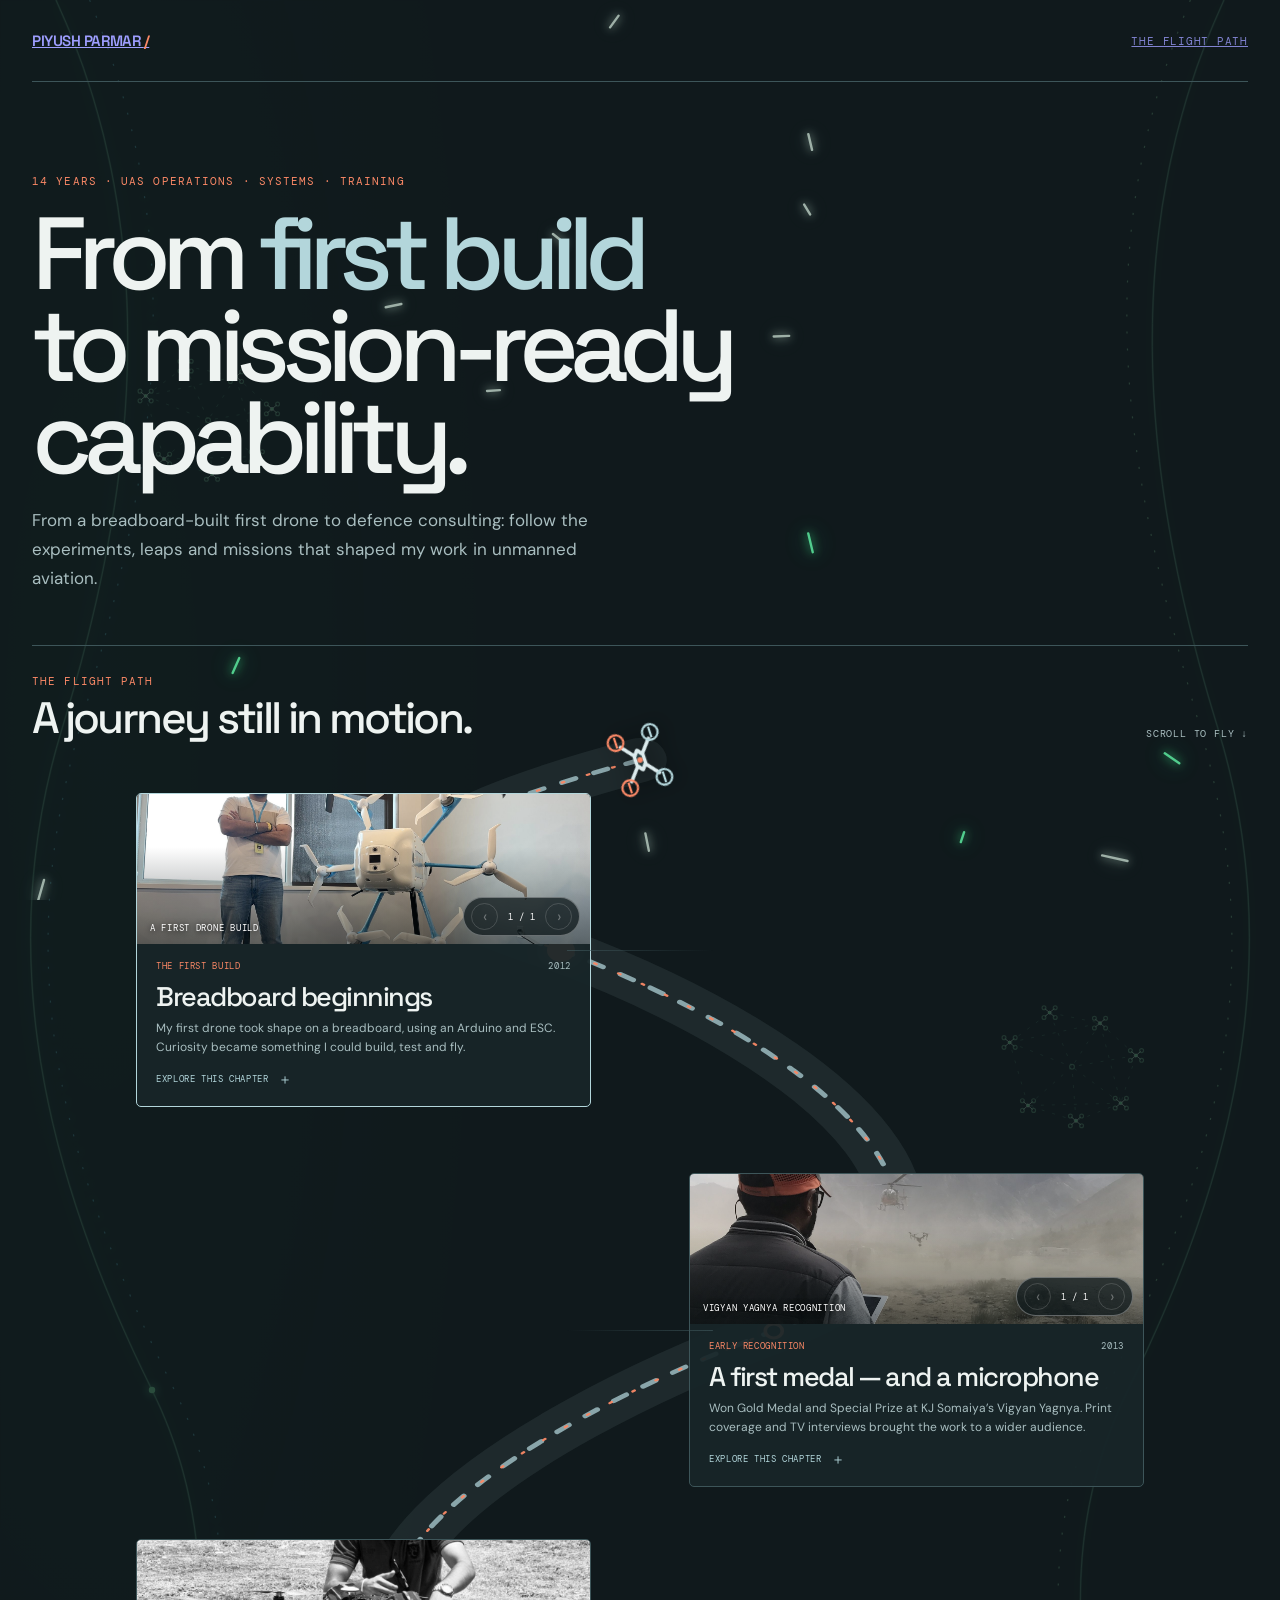
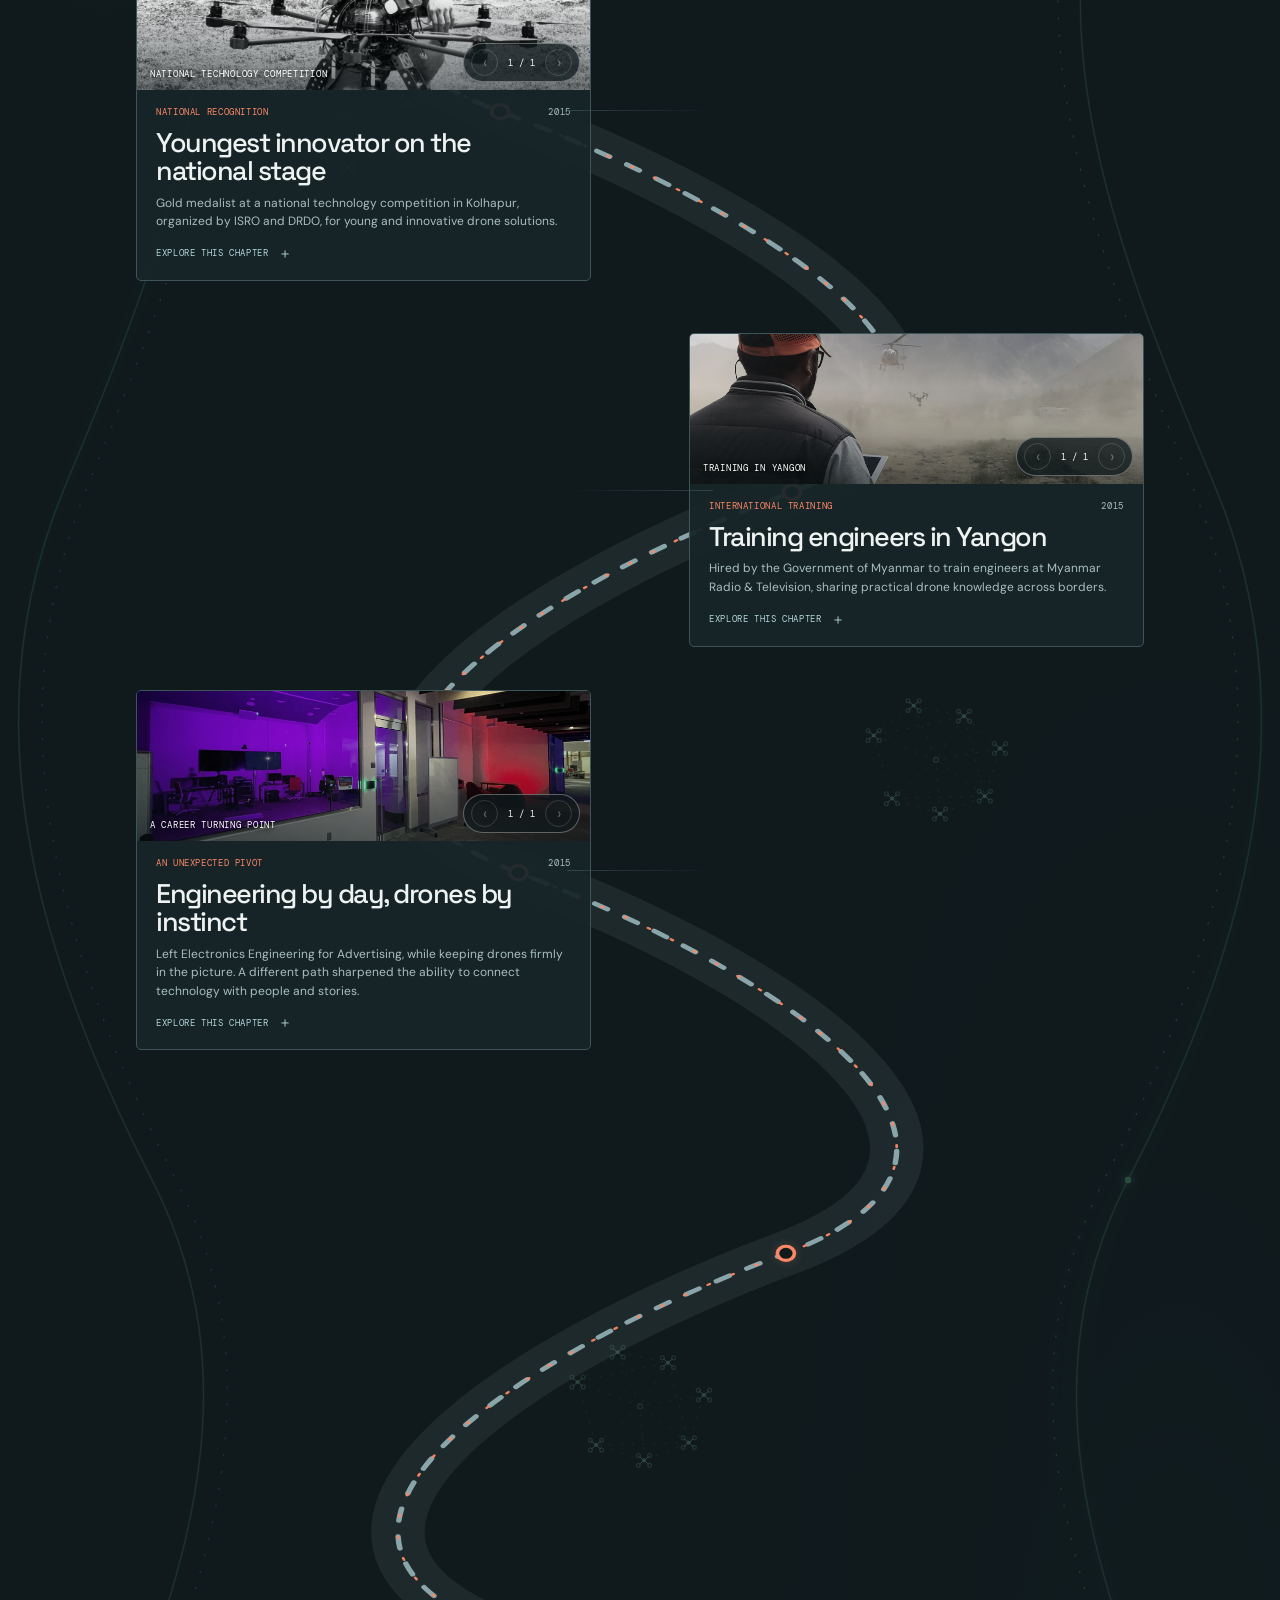
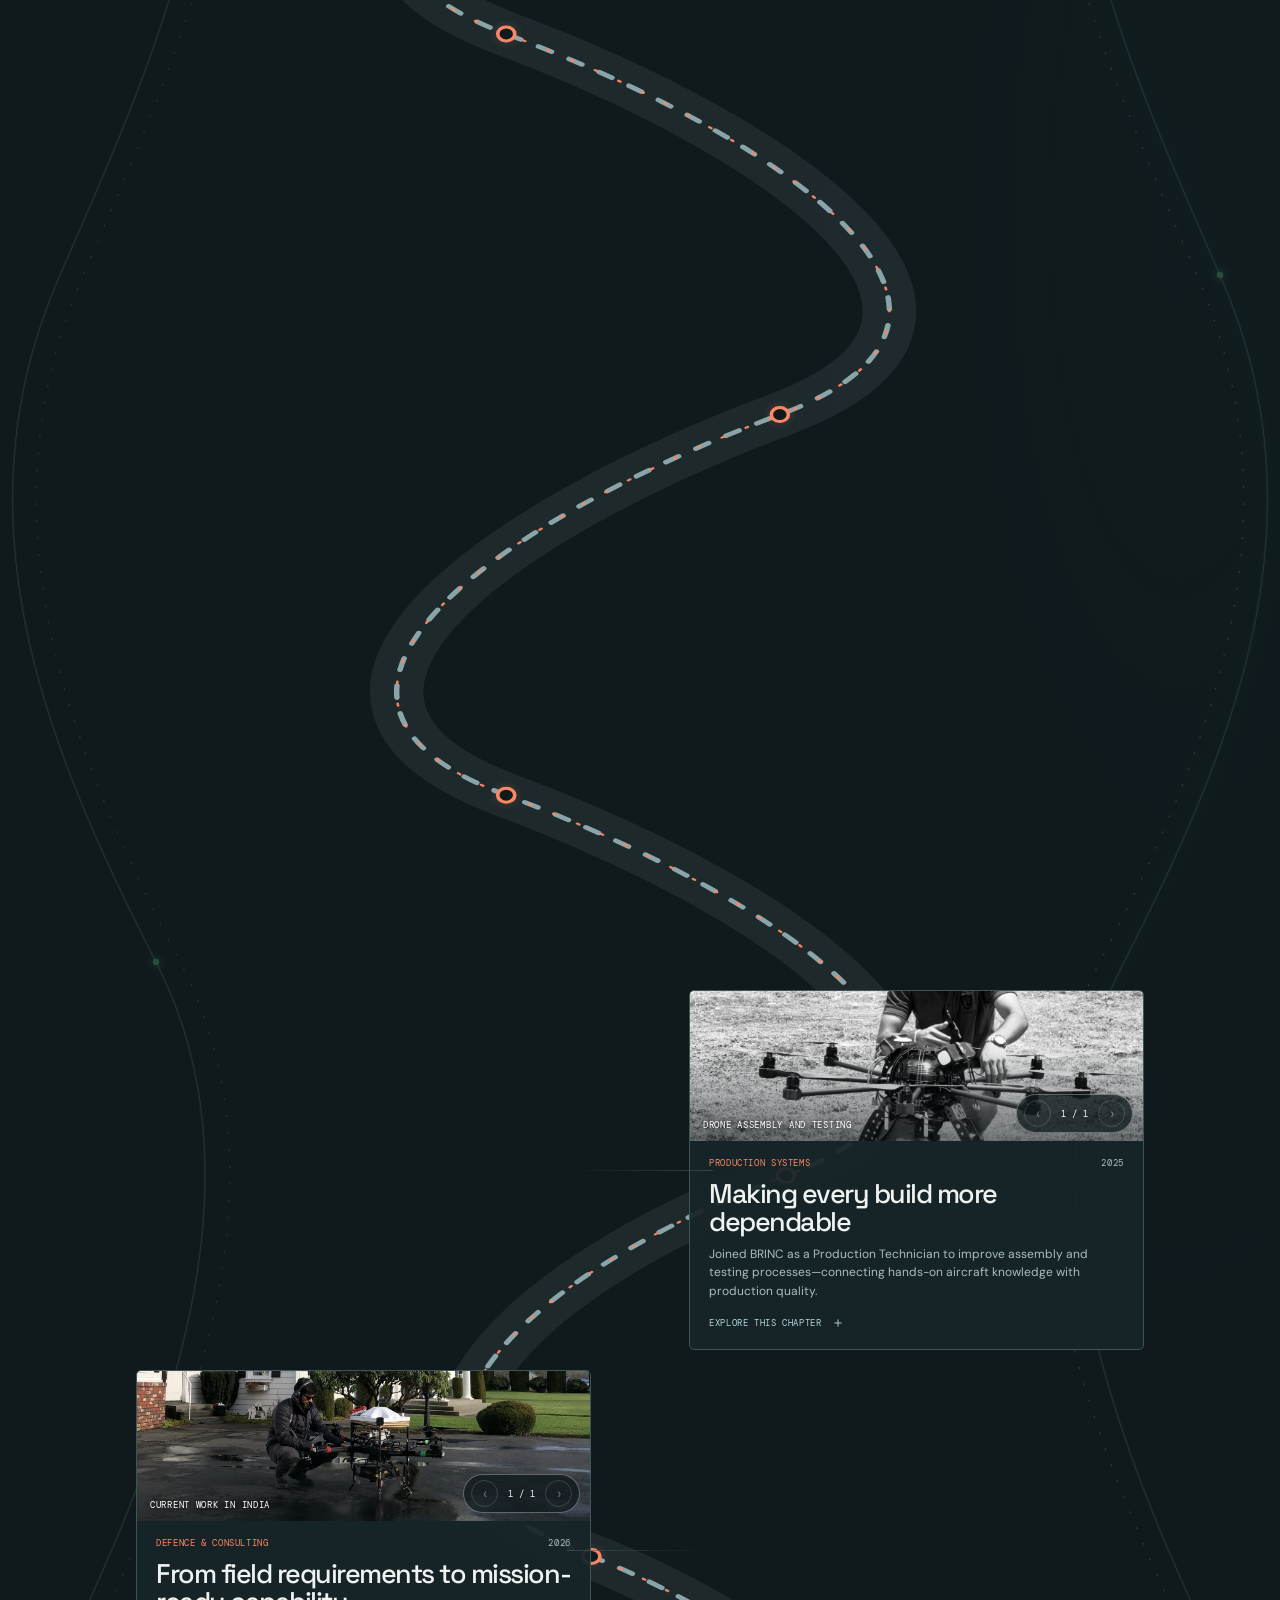
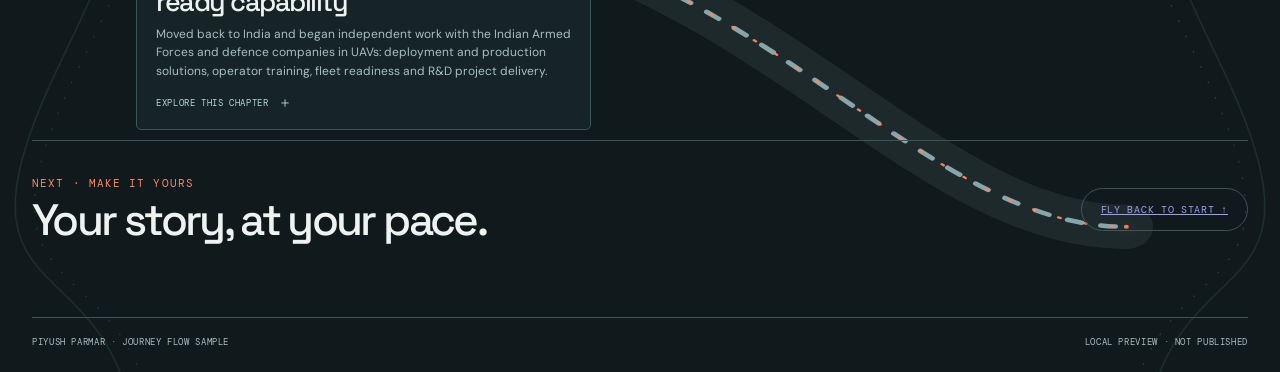
==== commit 31d0dbf0: "Fix journey photo asset paths" ====
--- a/Piyush_Parmar_Journey_Flow_Sample.html
+++ b/Piyush_Parmar_Journey_Flow_Sample.html
@@ -135,7 +135,7 @@
 
 </header>
 <div class="route-intro" id="journey"><div><div class="eyebrow">THE FLIGHT PATH</div><h2>A journey still in motion.</h2></div><p>Scroll to fly ↓</p></div>
-<section class="journey-visual" aria-label="Interactive career journey"><div class="flight-map" aria-hidden="true"><svg class="route-svg" viewBox="0 0 1000 4350" preserveAspectRatio="none"><path class="route-shadow" d="M500 0 C300 65 250 120 435 190 C655 290 830 470 610 570 C390 670 165 850 385 950 C605 1050 845 1230 625 1330 C405 1430 180 1610 400 1710 C620 1810 840 1990 620 2090 C400 2190 170 2370 390 2470 C610 2570 835 2750 615 2850 C395 2950 170 3130 390 3230 C610 3330 840 3510 620 3610 C400 3710 240 3890 460 3990 C650 4080 760 4260 900 4260"/><path class="route-line" id="routePath" d="M500 0 C300 65 250 120 435 190 C655 290 830 470 610 570 C390 670 165 850 385 950 C605 1050 845 1230 625 1330 C405 1430 180 1610 400 1710 C620 1810 840 1990 620 2090 C400 2190 170 2370 390 2470 C610 2570 835 2750 615 2850 C395 2950 170 3130 390 3230 C610 3330 840 3510 620 3610 C400 3710 240 3890 460 3990 C650 4080 760 4260 900 4260"/><path class="route-progress" id="routeProgress" pathLength="1" d="M500 0 C300 65 250 120 435 190 C655 290 830 470 610 570 C390 670 165 850 385 950 C605 1050 845 1230 625 1330 C405 1430 180 1610 400 1710 C620 1810 840 1990 620 2090 C400 2190 170 2370 390 2470 C610 2570 835 2750 615 2850 C395 2950 170 3130 390 3230 C610 3330 840 3510 620 3610 C400 3710 240 3890 460 3990 C650 4080 760 4260 900 4260"/><path class="route-glow" d="M500 0 C300 65 250 120 435 190 C655 290 830 470 610 570 C390 670 165 850 385 950 C605 1050 845 1230 625 1330 C405 1430 180 1610 400 1710 C620 1810 840 1990 620 2090 C400 2190 170 2370 390 2470 C610 2570 835 2750 615 2850 C395 2950 170 3130 390 3230 C610 3330 840 3510 620 3610 C400 3710 240 3890 460 3990 C650 4080 760 4260 900 4260"/><g id="routeNodes"><circle class="route-node" data-index="0" cx="435" cy="190" r="7"/><circle class="route-node" data-index="1" cx="610" cy="570" r="7"/><circle class="route-node" data-index="2" cx="385" cy="950" r="7"/><circle class="route-node" data-index="3" cx="625" cy="1330" r="7"/><circle class="route-node" data-index="4" cx="400" cy="1710" r="7"/><circle class="route-node" data-index="5" cx="620" cy="2090" r="7"/><circle class="route-node" data-index="6" cx="390" cy="2470" r="7"/><circle class="route-node" data-index="7" cx="615" cy="2850" r="7"/><circle class="route-node" data-index="8" cx="390" cy="3230" r="7"/><circle class="route-node" data-index="9" cx="620" cy="3610" r="7"/><circle class="route-node" data-index="10" cx="460" cy="3990" r="7"/></g></svg><div class="drone" id="drone" aria-label="Animated drone following the career path"><svg viewBox="0 0 64 52" role="img" aria-label="X-frame quadcopter"><g fill="none" stroke="#dcebed" stroke-width="3.2" stroke-linecap="round" stroke-linejoin="round"><path d="M28 23 16 13M36 23 48 13M28 29 16 39M36 29 48 39"/><path d="M28 22h8l5 4-5 4h-8l-5-4z" fill="#263f43"/></g><g class="rotor" fill="none" stroke="#fa8866" stroke-width="2"><circle cx="11" cy="10" r="7"/><path d="M6 10h10"/></g><g class="rotor r2" fill="none" stroke="#fa8866" stroke-width="2"><circle cx="53" cy="10" r="7"/><path d="M48 10h10"/></g><g class="rotor r2" fill="none" stroke="#b3d6db" stroke-width="2"><circle cx="11" cy="42" r="7"/><path d="M6 42h10"/></g><g class="rotor" fill="none" stroke="#b3d6db" stroke-width="2"><circle cx="53" cy="42" r="7"/><path d="M48 42h10"/></g><circle cx="32" cy="26" r="2.5" fill="#fa8866"/></svg></div></div><div class="timeline" id="timeline"><article class="milestone-row left" data-index="0"><div class="card-wrap"><div class="journey-card" role="button" tabindex="0" aria-expanded="false" aria-controls="detail-0"><div class="photo"><img src="journey-flow-assets/flight-test.jpg" alt="A first drone build; choose your own milestone photo"><span class="photo-label">A first drone build</span><div class="slideshow-controls" aria-label="Photo navigation"><button type="button" data-slide-prev aria-label="Previous photo">‹</button><span class="slide-count" aria-live="polite">1 / 1</span><button type="button" data-slide-next aria-label="Next photo">›</button></div></div><div class="card-copy"><div class="card-meta"><b>THE FIRST BUILD</b><span>2012</span></div><h3>Breadboard beginnings</h3><p>My first drone took shape on a breadboard, using an Arduino and ESC. Curiosity became something I could build, test and fly.</p><span class="card-hint">Explore this chapter <span>＋</span></span></div></div><div class="detail" id="detail-0"><div><p>My first drone took shape on a breadboard, using an Arduino and ESC. Curiosity became something I could build, test and fly.</p></div></div></div></article><article class="milestone-row right" data-index="1"><div class="card-wrap"><div class="journey-card" role="button" tabindex="0" aria-expanded="false" aria-controls="detail-1"><div class="photo"><img src="journey-flow-assets/training.jpg" alt="Vigyan Yagnya recognition; choose your own milestone photo"><span class="photo-label">Vigyan Yagnya recognition</span><div class="slideshow-controls" aria-label="Photo navigation"><button type="button" data-slide-prev aria-label="Previous photo">‹</button><span class="slide-count" aria-live="polite">1 / 1</span><button type="button" data-slide-next aria-label="Next photo">›</button></div></div><div class="card-copy"><div class="card-meta"><b>EARLY RECOGNITION</b><span>2013</span></div><h3>A first medal — and a microphone</h3><p>Won Gold Medal and Special Prize at KJ Somaiya’s Vigyan Yagnya. Print coverage and TV interviews brought the work to a wider audience.</p><span class="card-hint">Explore this chapter <span>＋</span></span></div></div><div class="detail" id="detail-1"><div><p>Won Gold Medal and Special Prize at KJ Somaiya’s Vigyan Yagnya. Print coverage and TV interviews brought the work to a wider audience.</p></div></div></div></article><article class="milestone-row left" data-index="2"><div class="card-wrap"><div class="journey-card" role="button" tabindex="0" aria-expanded="false" aria-controls="detail-2"><div class="photo"><img src="journey-flow-assets/systems.jpg" alt="National technology competition; choose your own milestone photo"><span class="photo-label">National technology competition</span><div class="slideshow-controls" aria-label="Photo navigation"><button type="button" data-slide-prev aria-label="Previous photo">‹</button><span class="slide-count" aria-live="polite">1 / 1</span><button type="button" data-slide-next aria-label="Next photo">›</button></div></div><div class="card-copy"><div class="card-meta"><b>NATIONAL RECOGNITION</b><span>2015</span></div><h3>Youngest innovator on the national stage</h3><p>Gold medalist at a national technology competition in Kolhapur, organized by ISRO and DRDO, for young and innovative drone solutions.</p><span class="card-hint">Explore this chapter <span>＋</span></span></div></div><div class="detail" id="detail-2"><div><p>Gold medalist at a national technology competition in Kolhapur, organized by ISRO and DRDO, for young and innovative drone solutions.</p></div></div></div></article><article class="milestone-row right" data-index="3"><div class="card-wrap"><div class="journey-card" role="button" tabindex="0" aria-expanded="false" aria-controls="detail-3"><div class="photo"><img src="journey-flow-assets/training.jpg" alt="Training in Yangon; choose your own milestone photo"><span class="photo-label">Training in Yangon</span><div class="slideshow-controls" aria-label="Photo navigation"><button type="button" data-slide-prev aria-label="Previous photo">‹</button><span class="slide-count" aria-live="polite">1 / 1</span><button type="button" data-slide-next aria-label="Next photo">›</button></div></div><div class="card-copy"><div class="card-meta"><b>INTERNATIONAL TRAINING</b><span>2015</span></div><h3>Training engineers in Yangon</h3><p>Hired by the Government of Myanmar to train engineers at Myanmar Radio & Television, sharing practical drone knowledge across borders.</p><span class="card-hint">Explore this chapter <span>＋</span></span></div></div><div class="detail" id="detail-3"><div><p>Hired by the Government of Myanmar to train engineers at Myanmar Radio & Television, sharing practical drone knowledge across borders.</p></div></div></div></article><article class="milestone-row left" data-index="4"><div class="card-wrap"><div class="journey-card" role="button" tabindex="0" aria-expanded="false" aria-controls="detail-4"><div class="photo"><img src="journey-flow-assets/fpv.jpg" alt="A career turning point; choose your own milestone photo"><span class="photo-label">A career turning point</span><div class="slideshow-controls" aria-label="Photo navigation"><button type="button" data-slide-prev aria-label="Previous photo">‹</button><span class="slide-count" aria-live="polite">1 / 1</span><button type="button" data-slide-next aria-label="Next photo">›</button></div></div><div class="card-copy"><div class="card-meta"><b>AN UNEXPECTED PIVOT</b><span>2015</span></div><h3>Engineering by day, drones by instinct</h3><p>Left Electronics Engineering for Advertising, while keeping drones firmly in the picture. A different path sharpened the ability to connect technology with people and stories.</p><span class="card-hint">Explore this chapter <span>＋</span></span></div></div><div class="detail" id="detail-4"><div><p>Left Electronics Engineering for Advertising, while keeping drones firmly in the picture. A different path sharpened the ability to connect technology with people and stories.</p></div></div></div></article><article class="milestone-row right" data-index="5"><div class="card-wrap"><div class="journey-card" role="button" tabindex="0" aria-expanded="false" aria-controls="detail-5"><div class="photo"><img src="journey-flow-assets/fpv.jpg" alt="FPV enters entertainment; choose your own milestone photo"><span class="photo-label">FPV enters entertainment</span><div class="slideshow-controls" aria-label="Photo navigation"><button type="button" data-slide-prev aria-label="Previous photo">‹</button><span class="slide-count" aria-live="polite">1 / 1</span><button type="button" data-slide-next aria-label="Next photo">›</button></div></div><div class="card-copy"><div class="card-meta"><b>ENTREPRENEURSHIP</b><span>2019</span></div><h3>Bringing FPV into entertainment</h3><p>Started my own company and became the first in India to introduce FPV drones into the entertainment industry. A new visual language took flight.</p><span class="card-hint">Explore this chapter <span>＋</span></span></div></div><div class="detail" id="detail-5"><div><p>Started my own company and became the first in India to introduce FPV drones into the entertainment industry. A new visual language took flight.</p></div></div></div></article><article class="milestone-row left" data-index="6"><div class="card-wrap"><div class="journey-card" role="button" tabindex="0" aria-expanded="false" aria-controls="detail-6"><div class="photo"><img src="../IMG_0486.JPG" alt="FPV flight in Leh; choose your own milestone photo"><span class="photo-label">FPV flight in Leh</span><div class="slideshow-controls" aria-label="Photo navigation"><button type="button" data-slide-prev aria-label="Previous photo">‹</button><span class="slide-count" aria-live="polite">1 / 1</span><button type="button" data-slide-next aria-label="Next photo">›</button></div></div><div class="card-copy"><div class="card-meta"><b>A HIGH-ALTITUDE FIRST</b><span>2020</span></div><h3>Flying above the clouds in Leh</h3><p>Became the first person to fly FPV drones on the road then recognized as the world’s highest motorable road, Khardung La, in Leh, India.</p><span class="card-hint">Explore this chapter <span>＋</span></span></div></div><div class="detail" id="detail-6"><div><p>Became the first person to fly FPV drones on the road then recognized as the world’s highest motorable road, Khardung La, in Leh, India.</p></div></div></div></article><article class="milestone-row right" data-index="7"><div class="card-wrap"><div class="journey-card" role="button" tabindex="0" aria-expanded="false" aria-controls="detail-7"><div class="photo"><img src="journey-flow-assets/systems.jpg" alt="Research and experimentation; choose your own milestone photo"><span class="photo-label">Research and experimentation</span><div class="slideshow-controls" aria-label="Photo navigation"><button type="button" data-slide-prev aria-label="Previous photo">‹</button><span class="slide-count" aria-live="polite">1 / 1</span><button type="button" data-slide-next aria-label="Next photo">›</button></div></div><div class="card-copy"><div class="card-meta"><b>RESEARCH IN THE USA</b><span>2022</span></div><h3>Testing what emerging technology can do</h3><p>Moved to the USA for a master’s degree and became a research assistant, conducting experiments on emerging-technology projects using drones.</p><span class="card-hint">Explore this chapter <span>＋</span></span></div></div><div class="detail" id="detail-7"><div><p>Moved to the USA for a master’s degree and became a research assistant, conducting experiments on emerging-technology projects using drones.</p></div></div></div></article><article class="milestone-row left" data-index="8"><div class="card-wrap"><div class="journey-card" role="button" tabindex="0" aria-expanded="false" aria-controls="detail-8"><div class="photo"><img src="journey-flow-assets/flight-test.jpg" alt="Autonomous flight operations; choose your own milestone photo"><span class="photo-label">Autonomous flight operations</span><div class="slideshow-controls" aria-label="Photo navigation"><button type="button" data-slide-prev aria-label="Previous photo">‹</button><span class="slide-count" aria-live="polite">1 / 1</span><button type="button" data-slide-next aria-label="Next photo">›</button></div></div><div class="card-copy"><div class="card-meta"><b>AUTONOMOUS AVIATION</b><span>2024</span></div><h3>Safety at Amazon Prime Air</h3><p>Joined Amazon Prime Air as Operator in Command and Safety Officer, bringing flight operations and safety discipline into autonomous aviation.</p><span class="card-hint">Explore this chapter <span>＋</span></span></div></div><div class="detail" id="detail-8"><div><p>Joined Amazon Prime Air as Operator in Command and Safety Officer, bringing flight operations and safety discipline into autonomous aviation.</p></div></div></div></article><article class="milestone-row right" data-index="9"><div class="card-wrap"><div class="journey-card" role="button" tabindex="0" aria-expanded="false" aria-controls="detail-9"><div class="photo"><img src="../IMG_1194.jpg" alt="Drone assembly and testing; choose your own milestone photo"><span class="photo-label">Drone assembly and testing</span><div class="slideshow-controls" aria-label="Photo navigation"><button type="button" data-slide-prev aria-label="Previous photo">‹</button><span class="slide-count" aria-live="polite">1 / 1</span><button type="button" data-slide-next aria-label="Next photo">›</button></div></div><div class="card-copy"><div class="card-meta"><b>PRODUCTION SYSTEMS</b><span>2025</span></div><h3>Making every build more dependable</h3><p>Joined BRINC as a Production Technician to improve assembly and testing processes—connecting hands-on aircraft knowledge with production quality.</p><span class="card-hint">Explore this chapter <span>＋</span></span></div></div><div class="detail" id="detail-9"><div><p>Joined BRINC as a Production Technician to improve assembly and testing processes—connecting hands-on aircraft knowledge with production quality.</p></div></div></div></article><article class="milestone-row left" data-index="10"><div class="card-wrap"><div class="journey-card" role="button" tabindex="0" aria-expanded="false" aria-controls="detail-10"><div class="photo"><img src="journey-flow-assets/hero.jpg" alt="Current work in India; choose your own milestone photo"><span class="photo-label">Current work in India</span><div class="slideshow-controls" aria-label="Photo navigation"><button type="button" data-slide-prev aria-label="Previous photo">‹</button><span class="slide-count" aria-live="polite">1 / 1</span><button type="button" data-slide-next aria-label="Next photo">›</button></div></div><div class="card-copy"><div class="card-meta"><b>DEFENCE & CONSULTING</b><span>2026</span></div><h3>From field requirements to mission-ready capability</h3><p>Moved back to India and began independent work with the Indian Armed Forces and defence companies in UAVs: deployment and production solutions, operator training, fleet readiness and R&D project delivery.</p><span class="card-hint">Explore this chapter <span>＋</span></span></div></div><div class="detail" id="detail-10"><div><p>Moved back to India and began independent work with the Indian Armed Forces and defence companies in UAVs: deployment and production solutions, operator training, fleet readiness and R&D project delivery.</p></div></div></div></article></div>
+<section class="journey-visual" aria-label="Interactive career journey"><div class="flight-map" aria-hidden="true"><svg class="route-svg" viewBox="0 0 1000 4350" preserveAspectRatio="none"><path class="route-shadow" d="M500 0 C300 65 250 120 435 190 C655 290 830 470 610 570 C390 670 165 850 385 950 C605 1050 845 1230 625 1330 C405 1430 180 1610 400 1710 C620 1810 840 1990 620 2090 C400 2190 170 2370 390 2470 C610 2570 835 2750 615 2850 C395 2950 170 3130 390 3230 C610 3330 840 3510 620 3610 C400 3710 240 3890 460 3990 C650 4080 760 4260 900 4260"/><path class="route-line" id="routePath" d="M500 0 C300 65 250 120 435 190 C655 290 830 470 610 570 C390 670 165 850 385 950 C605 1050 845 1230 625 1330 C405 1430 180 1610 400 1710 C620 1810 840 1990 620 2090 C400 2190 170 2370 390 2470 C610 2570 835 2750 615 2850 C395 2950 170 3130 390 3230 C610 3330 840 3510 620 3610 C400 3710 240 3890 460 3990 C650 4080 760 4260 900 4260"/><path class="route-progress" id="routeProgress" pathLength="1" d="M500 0 C300 65 250 120 435 190 C655 290 830 470 610 570 C390 670 165 850 385 950 C605 1050 845 1230 625 1330 C405 1430 180 1610 400 1710 C620 1810 840 1990 620 2090 C400 2190 170 2370 390 2470 C610 2570 835 2750 615 2850 C395 2950 170 3130 390 3230 C610 3330 840 3510 620 3610 C400 3710 240 3890 460 3990 C650 4080 760 4260 900 4260"/><path class="route-glow" d="M500 0 C300 65 250 120 435 190 C655 290 830 470 610 570 C390 670 165 850 385 950 C605 1050 845 1230 625 1330 C405 1430 180 1610 400 1710 C620 1810 840 1990 620 2090 C400 2190 170 2370 390 2470 C610 2570 835 2750 615 2850 C395 2950 170 3130 390 3230 C610 3330 840 3510 620 3610 C400 3710 240 3890 460 3990 C650 4080 760 4260 900 4260"/><g id="routeNodes"><circle class="route-node" data-index="0" cx="435" cy="190" r="7"/><circle class="route-node" data-index="1" cx="610" cy="570" r="7"/><circle class="route-node" data-index="2" cx="385" cy="950" r="7"/><circle class="route-node" data-index="3" cx="625" cy="1330" r="7"/><circle class="route-node" data-index="4" cx="400" cy="1710" r="7"/><circle class="route-node" data-index="5" cx="620" cy="2090" r="7"/><circle class="route-node" data-index="6" cx="390" cy="2470" r="7"/><circle class="route-node" data-index="7" cx="615" cy="2850" r="7"/><circle class="route-node" data-index="8" cx="390" cy="3230" r="7"/><circle class="route-node" data-index="9" cx="620" cy="3610" r="7"/><circle class="route-node" data-index="10" cx="460" cy="3990" r="7"/></g></svg><div class="drone" id="drone" aria-label="Animated drone following the career path"><svg viewBox="0 0 64 52" role="img" aria-label="X-frame quadcopter"><g fill="none" stroke="#dcebed" stroke-width="3.2" stroke-linecap="round" stroke-linejoin="round"><path d="M28 23 16 13M36 23 48 13M28 29 16 39M36 29 48 39"/><path d="M28 22h8l5 4-5 4h-8l-5-4z" fill="#263f43"/></g><g class="rotor" fill="none" stroke="#fa8866" stroke-width="2"><circle cx="11" cy="10" r="7"/><path d="M6 10h10"/></g><g class="rotor r2" fill="none" stroke="#fa8866" stroke-width="2"><circle cx="53" cy="10" r="7"/><path d="M48 10h10"/></g><g class="rotor r2" fill="none" stroke="#b3d6db" stroke-width="2"><circle cx="11" cy="42" r="7"/><path d="M6 42h10"/></g><g class="rotor" fill="none" stroke="#b3d6db" stroke-width="2"><circle cx="53" cy="42" r="7"/><path d="M48 42h10"/></g><circle cx="32" cy="26" r="2.5" fill="#fa8866"/></svg></div></div><div class="timeline" id="timeline"><article class="milestone-row left" data-index="0"><div class="card-wrap"><div class="journey-card" role="button" tabindex="0" aria-expanded="false" aria-controls="detail-0"><div class="photo"><img src="journey-flow-assets/flight-test.jpg" alt="A first drone build; choose your own milestone photo"><span class="photo-label">A first drone build</span><div class="slideshow-controls" aria-label="Photo navigation"><button type="button" data-slide-prev aria-label="Previous photo">‹</button><span class="slide-count" aria-live="polite">1 / 1</span><button type="button" data-slide-next aria-label="Next photo">›</button></div></div><div class="card-copy"><div class="card-meta"><b>THE FIRST BUILD</b><span>2012</span></div><h3>Breadboard beginnings</h3><p>My first drone took shape on a breadboard, using an Arduino and ESC. Curiosity became something I could build, test and fly.</p><span class="card-hint">Explore this chapter <span>＋</span></span></div></div><div class="detail" id="detail-0"><div><p>My first drone took shape on a breadboard, using an Arduino and ESC. Curiosity became something I could build, test and fly.</p></div></div></div></article><article class="milestone-row right" data-index="1"><div class="card-wrap"><div class="journey-card" role="button" tabindex="0" aria-expanded="false" aria-controls="detail-1"><div class="photo"><img src="journey-flow-assets/training.jpg" alt="Vigyan Yagnya recognition; choose your own milestone photo"><span class="photo-label">Vigyan Yagnya recognition</span><div class="slideshow-controls" aria-label="Photo navigation"><button type="button" data-slide-prev aria-label="Previous photo">‹</button><span class="slide-count" aria-live="polite">1 / 1</span><button type="button" data-slide-next aria-label="Next photo">›</button></div></div><div class="card-copy"><div class="card-meta"><b>EARLY RECOGNITION</b><span>2013</span></div><h3>A first medal — and a microphone</h3><p>Won Gold Medal and Special Prize at KJ Somaiya’s Vigyan Yagnya. Print coverage and TV interviews brought the work to a wider audience.</p><span class="card-hint">Explore this chapter <span>＋</span></span></div></div><div class="detail" id="detail-1"><div><p>Won Gold Medal and Special Prize at KJ Somaiya’s Vigyan Yagnya. Print coverage and TV interviews brought the work to a wider audience.</p></div></div></div></article><article class="milestone-row left" data-index="2"><div class="card-wrap"><div class="journey-card" role="button" tabindex="0" aria-expanded="false" aria-controls="detail-2"><div class="photo"><img src="journey-flow-assets/systems.jpg" alt="National technology competition; choose your own milestone photo"><span class="photo-label">National technology competition</span><div class="slideshow-controls" aria-label="Photo navigation"><button type="button" data-slide-prev aria-label="Previous photo">‹</button><span class="slide-count" aria-live="polite">1 / 1</span><button type="button" data-slide-next aria-label="Next photo">›</button></div></div><div class="card-copy"><div class="card-meta"><b>NATIONAL RECOGNITION</b><span>2015</span></div><h3>Youngest innovator on the national stage</h3><p>Gold medalist at a national technology competition in Kolhapur, organized by ISRO and DRDO, for young and innovative drone solutions.</p><span class="card-hint">Explore this chapter <span>＋</span></span></div></div><div class="detail" id="detail-2"><div><p>Gold medalist at a national technology competition in Kolhapur, organized by ISRO and DRDO, for young and innovative drone solutions.</p></div></div></div></article><article class="milestone-row right" data-index="3"><div class="card-wrap"><div class="journey-card" role="button" tabindex="0" aria-expanded="false" aria-controls="detail-3"><div class="photo"><img src="journey-flow-assets/training.jpg" alt="Training in Yangon; choose your own milestone photo"><span class="photo-label">Training in Yangon</span><div class="slideshow-controls" aria-label="Photo navigation"><button type="button" data-slide-prev aria-label="Previous photo">‹</button><span class="slide-count" aria-live="polite">1 / 1</span><button type="button" data-slide-next aria-label="Next photo">›</button></div></div><div class="card-copy"><div class="card-meta"><b>INTERNATIONAL TRAINING</b><span>2015</span></div><h3>Training engineers in Yangon</h3><p>Hired by the Government of Myanmar to train engineers at Myanmar Radio & Television, sharing practical drone knowledge across borders.</p><span class="card-hint">Explore this chapter <span>＋</span></span></div></div><div class="detail" id="detail-3"><div><p>Hired by the Government of Myanmar to train engineers at Myanmar Radio & Television, sharing practical drone knowledge across borders.</p></div></div></div></article><article class="milestone-row left" data-index="4"><div class="card-wrap"><div class="journey-card" role="button" tabindex="0" aria-expanded="false" aria-controls="detail-4"><div class="photo"><img src="journey-flow-assets/fpv.jpg" alt="A career turning point; choose your own milestone photo"><span class="photo-label">A career turning point</span><div class="slideshow-controls" aria-label="Photo navigation"><button type="button" data-slide-prev aria-label="Previous photo">‹</button><span class="slide-count" aria-live="polite">1 / 1</span><button type="button" data-slide-next aria-label="Next photo">›</button></div></div><div class="card-copy"><div class="card-meta"><b>AN UNEXPECTED PIVOT</b><span>2015</span></div><h3>Engineering by day, drones by instinct</h3><p>Left Electronics Engineering for Advertising, while keeping drones firmly in the picture. A different path sharpened the ability to connect technology with people and stories.</p><span class="card-hint">Explore this chapter <span>＋</span></span></div></div><div class="detail" id="detail-4"><div><p>Left Electronics Engineering for Advertising, while keeping drones firmly in the picture. A different path sharpened the ability to connect technology with people and stories.</p></div></div></div></article><article class="milestone-row right" data-index="5"><div class="card-wrap"><div class="journey-card" role="button" tabindex="0" aria-expanded="false" aria-controls="detail-5"><div class="photo"><img src="journey-flow-assets/fpv.jpg" alt="FPV enters entertainment; choose your own milestone photo"><span class="photo-label">FPV enters entertainment</span><div class="slideshow-controls" aria-label="Photo navigation"><button type="button" data-slide-prev aria-label="Previous photo">‹</button><span class="slide-count" aria-live="polite">1 / 1</span><button type="button" data-slide-next aria-label="Next photo">›</button></div></div><div class="card-copy"><div class="card-meta"><b>ENTREPRENEURSHIP</b><span>2019</span></div><h3>Bringing FPV into entertainment</h3><p>Started my own company and became the first in India to introduce FPV drones into the entertainment industry. A new visual language took flight.</p><span class="card-hint">Explore this chapter <span>＋</span></span></div></div><div class="detail" id="detail-5"><div><p>Started my own company and became the first in India to introduce FPV drones into the entertainment industry. A new visual language took flight.</p></div></div></div></article><article class="milestone-row left" data-index="6"><div class="card-wrap"><div class="journey-card" role="button" tabindex="0" aria-expanded="false" aria-controls="detail-6"><div class="photo"><img src="assets/IMG_0486.JPG" alt="FPV flight in Leh; choose your own milestone photo"><span class="photo-label">FPV flight in Leh</span><div class="slideshow-controls" aria-label="Photo navigation"><button type="button" data-slide-prev aria-label="Previous photo">‹</button><span class="slide-count" aria-live="polite">1 / 1</span><button type="button" data-slide-next aria-label="Next photo">›</button></div></div><div class="card-copy"><div class="card-meta"><b>A HIGH-ALTITUDE FIRST</b><span>2020</span></div><h3>Flying above the clouds in Leh</h3><p>Became the first person to fly FPV drones on the road then recognized as the world’s highest motorable road, Khardung La, in Leh, India.</p><span class="card-hint">Explore this chapter <span>＋</span></span></div></div><div class="detail" id="detail-6"><div><p>Became the first person to fly FPV drones on the road then recognized as the world’s highest motorable road, Khardung La, in Leh, India.</p></div></div></div></article><article class="milestone-row right" data-index="7"><div class="card-wrap"><div class="journey-card" role="button" tabindex="0" aria-expanded="false" aria-controls="detail-7"><div class="photo"><img src="journey-flow-assets/systems.jpg" alt="Research and experimentation; choose your own milestone photo"><span class="photo-label">Research and experimentation</span><div class="slideshow-controls" aria-label="Photo navigation"><button type="button" data-slide-prev aria-label="Previous photo">‹</button><span class="slide-count" aria-live="polite">1 / 1</span><button type="button" data-slide-next aria-label="Next photo">›</button></div></div><div class="card-copy"><div class="card-meta"><b>RESEARCH IN THE USA</b><span>2022</span></div><h3>Testing what emerging technology can do</h3><p>Moved to the USA for a master’s degree and became a research assistant, conducting experiments on emerging-technology projects using drones.</p><span class="card-hint">Explore this chapter <span>＋</span></span></div></div><div class="detail" id="detail-7"><div><p>Moved to the USA for a master’s degree and became a research assistant, conducting experiments on emerging-technology projects using drones.</p></div></div></div></article><article class="milestone-row left" data-index="8"><div class="card-wrap"><div class="journey-card" role="button" tabindex="0" aria-expanded="false" aria-controls="detail-8"><div class="photo"><img src="journey-flow-assets/flight-test.jpg" alt="Autonomous flight operations; choose your own milestone photo"><span class="photo-label">Autonomous flight operations</span><div class="slideshow-controls" aria-label="Photo navigation"><button type="button" data-slide-prev aria-label="Previous photo">‹</button><span class="slide-count" aria-live="polite">1 / 1</span><button type="button" data-slide-next aria-label="Next photo">›</button></div></div><div class="card-copy"><div class="card-meta"><b>AUTONOMOUS AVIATION</b><span>2024</span></div><h3>Safety at Amazon Prime Air</h3><p>Joined Amazon Prime Air as Operator in Command and Safety Officer, bringing flight operations and safety discipline into autonomous aviation.</p><span class="card-hint">Explore this chapter <span>＋</span></span></div></div><div class="detail" id="detail-8"><div><p>Joined Amazon Prime Air as Operator in Command and Safety Officer, bringing flight operations and safety discipline into autonomous aviation.</p></div></div></div></article><article class="milestone-row right" data-index="9"><div class="card-wrap"><div class="journey-card" role="button" tabindex="0" aria-expanded="false" aria-controls="detail-9"><div class="photo"><img src="assets/IMG_1194.jpg" alt="Drone assembly and testing; choose your own milestone photo"><span class="photo-label">Drone assembly and testing</span><div class="slideshow-controls" aria-label="Photo navigation"><button type="button" data-slide-prev aria-label="Previous photo">‹</button><span class="slide-count" aria-live="polite">1 / 1</span><button type="button" data-slide-next aria-label="Next photo">›</button></div></div><div class="card-copy"><div class="card-meta"><b>PRODUCTION SYSTEMS</b><span>2025</span></div><h3>Making every build more dependable</h3><p>Joined BRINC as a Production Technician to improve assembly and testing processes—connecting hands-on aircraft knowledge with production quality.</p><span class="card-hint">Explore this chapter <span>＋</span></span></div></div><div class="detail" id="detail-9"><div><p>Joined BRINC as a Production Technician to improve assembly and testing processes—connecting hands-on aircraft knowledge with production quality.</p></div></div></div></article><article class="milestone-row left" data-index="10"><div class="card-wrap"><div class="journey-card" role="button" tabindex="0" aria-expanded="false" aria-controls="detail-10"><div class="photo"><img src="journey-flow-assets/hero.jpg" alt="Current work in India; choose your own milestone photo"><span class="photo-label">Current work in India</span><div class="slideshow-controls" aria-label="Photo navigation"><button type="button" data-slide-prev aria-label="Previous photo">‹</button><span class="slide-count" aria-live="polite">1 / 1</span><button type="button" data-slide-next aria-label="Next photo">›</button></div></div><div class="card-copy"><div class="card-meta"><b>DEFENCE & CONSULTING</b><span>2026</span></div><h3>From field requirements to mission-ready capability</h3><p>Moved back to India and began independent work with the Indian Armed Forces and defence companies in UAVs: deployment and production solutions, operator training, fleet readiness and R&D project delivery.</p><span class="card-hint">Explore this chapter <span>＋</span></span></div></div><div class="detail" id="detail-10"><div><p>Moved back to India and began independent work with the Indian Armed Forces and defence companies in UAVs: deployment and production solutions, operator training, fleet readiness and R&D project delivery.</p></div></div></div></article></div>
 
 <dialog class="milestone-dialog" id="milestoneDialog" aria-labelledby="dialogTitle"><div class="dialog-inner"><button class="dialog-close" type="button" aria-label="Close milestone">×</button><div class="eyebrow" id="dialogMeta"></div><h2 id="dialogTitle"></h2><p id="dialogDescription"></p><button class="dialog-return" type="button" data-dialog-close>Back to the journey ↑</button></div></dialog>
 <div class="end-card"><div><div class="eyebrow">NEXT · MAKE IT YOURS</div><h2>Your story, at your pace.</h2></div><a href="#top">Fly back to start ↑</a></div></section>
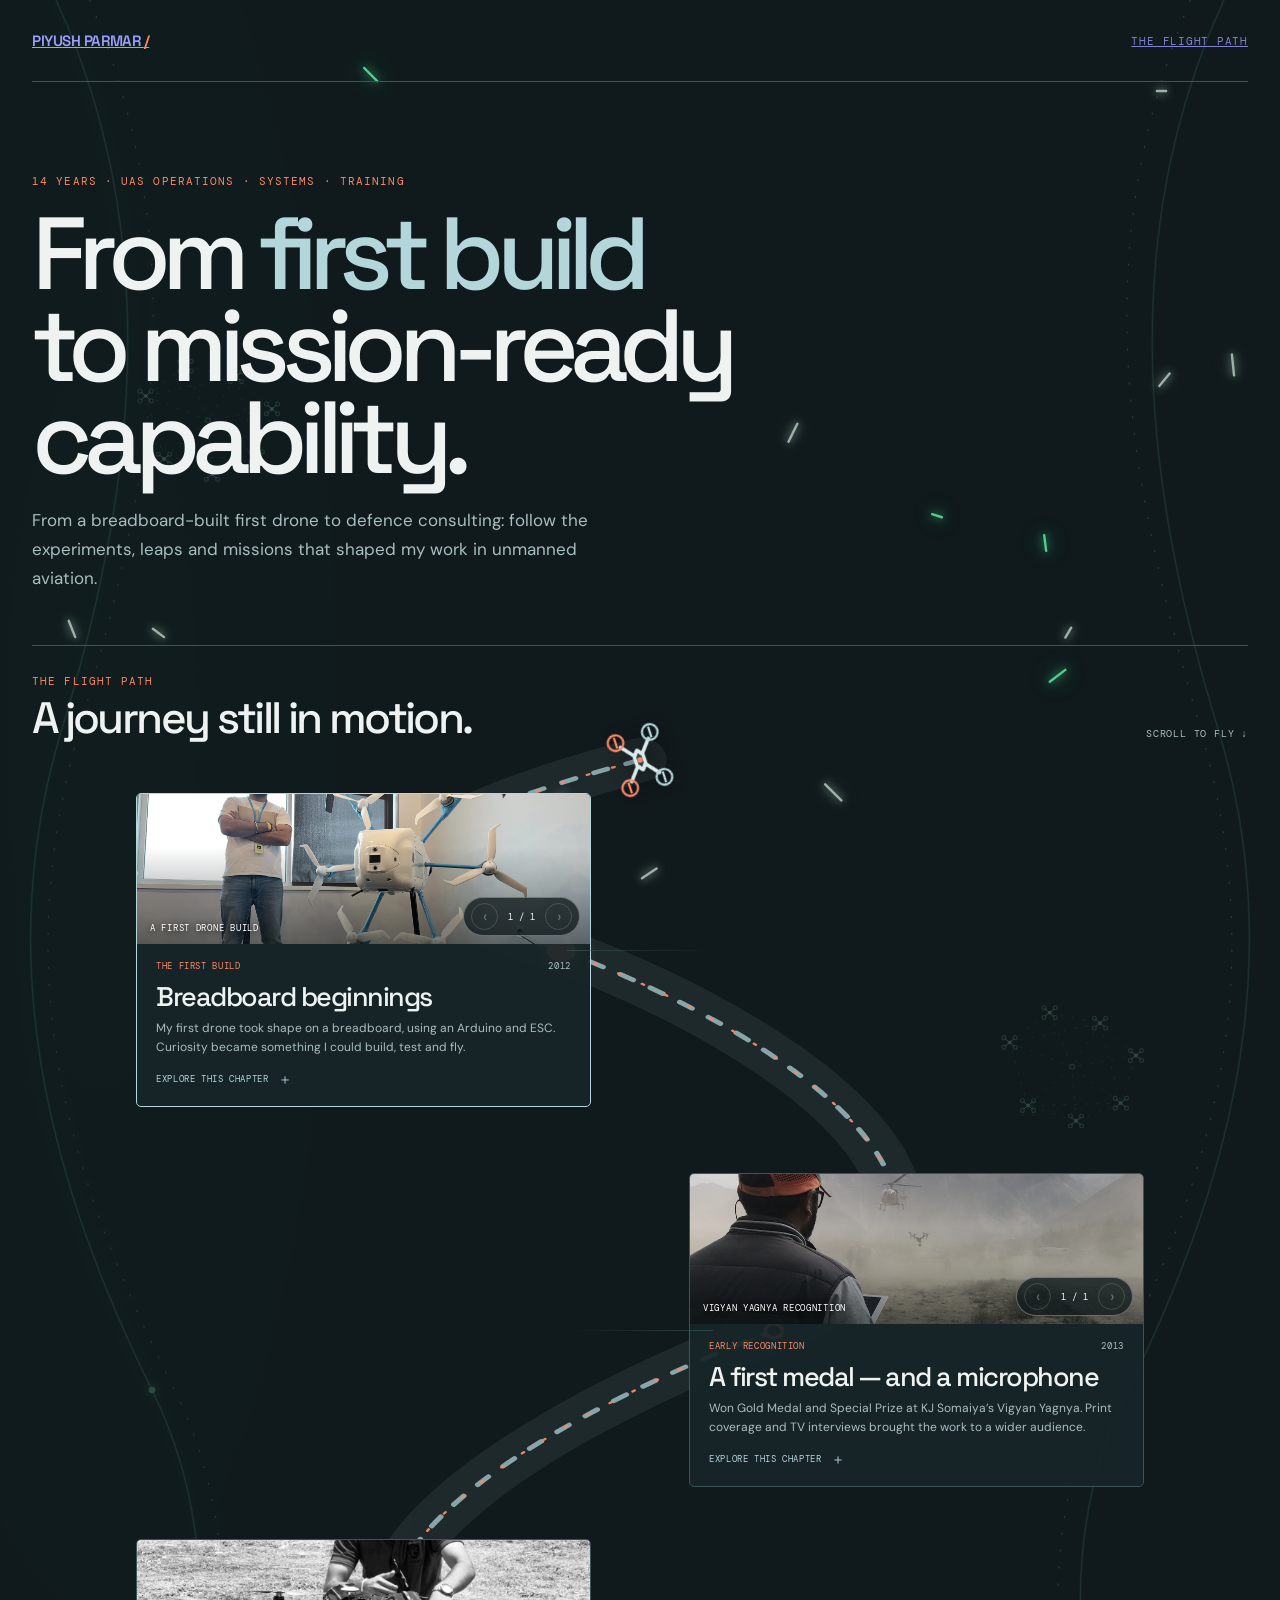
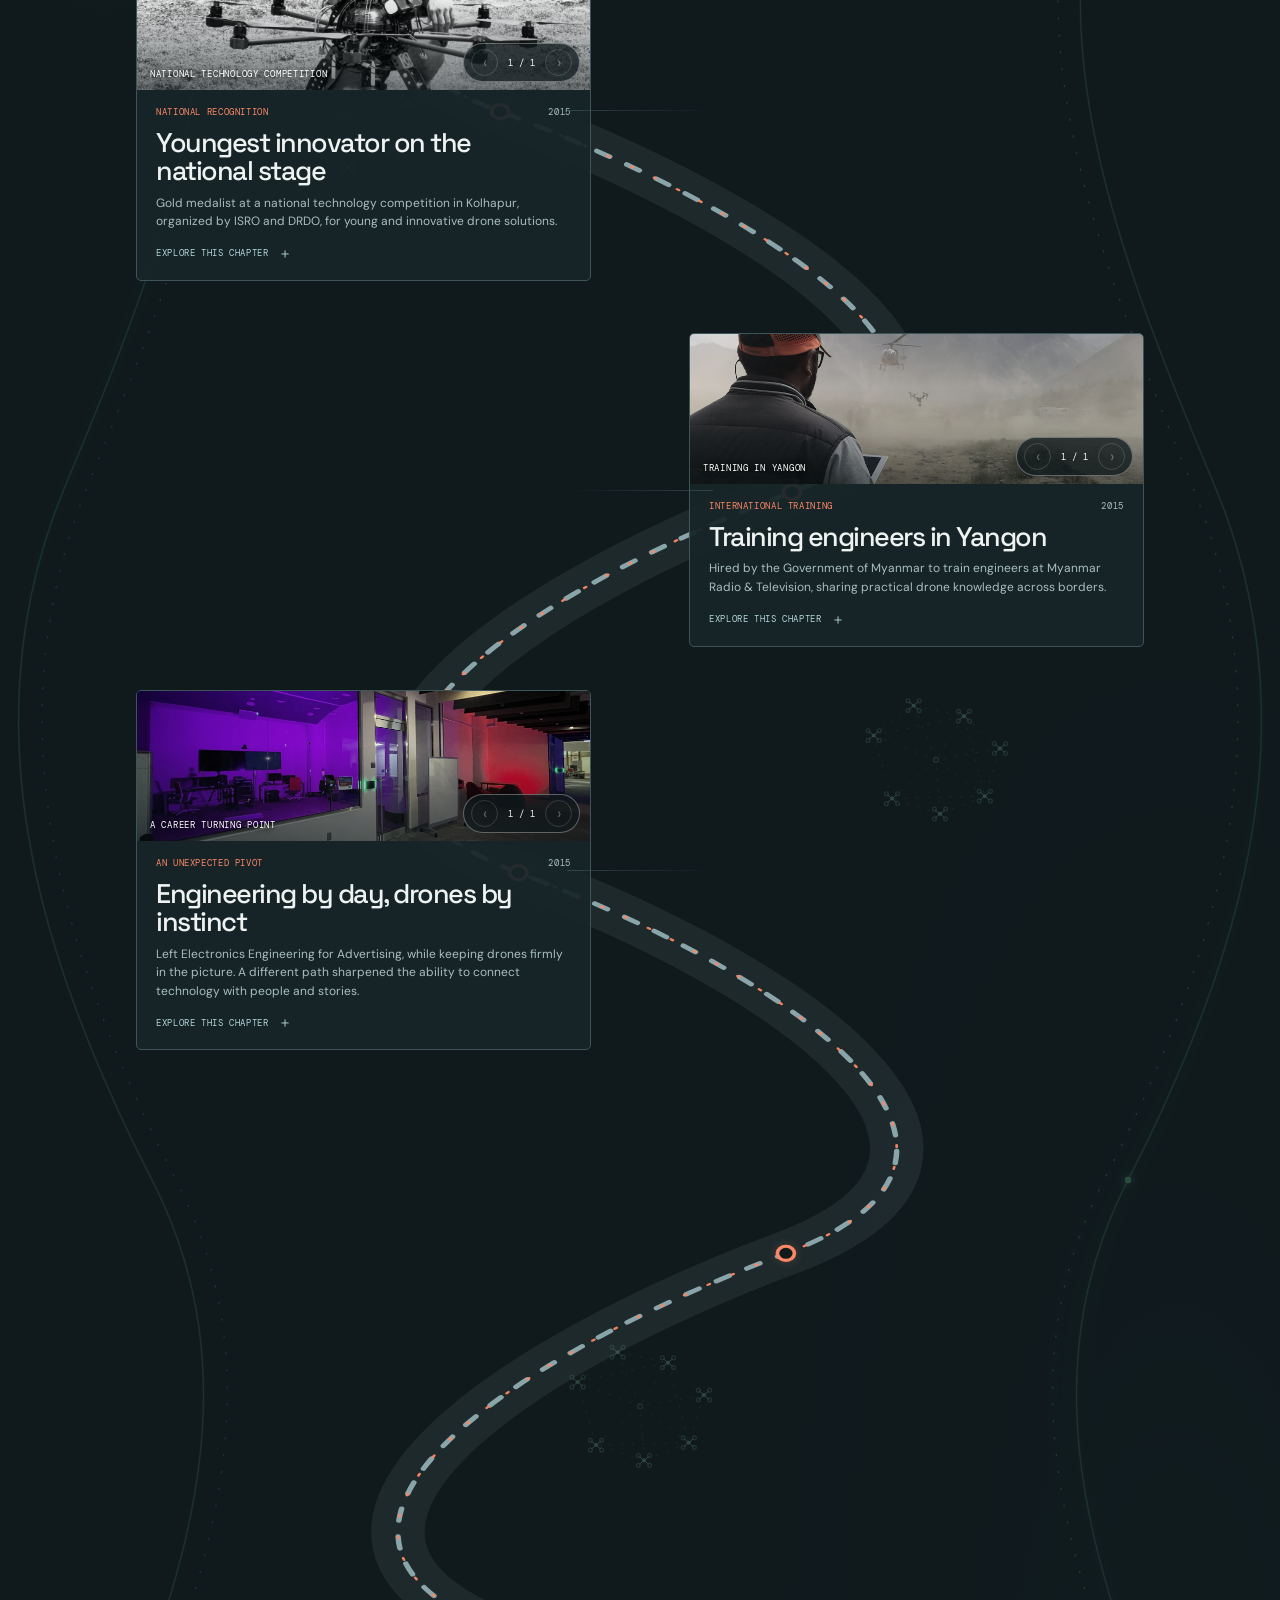
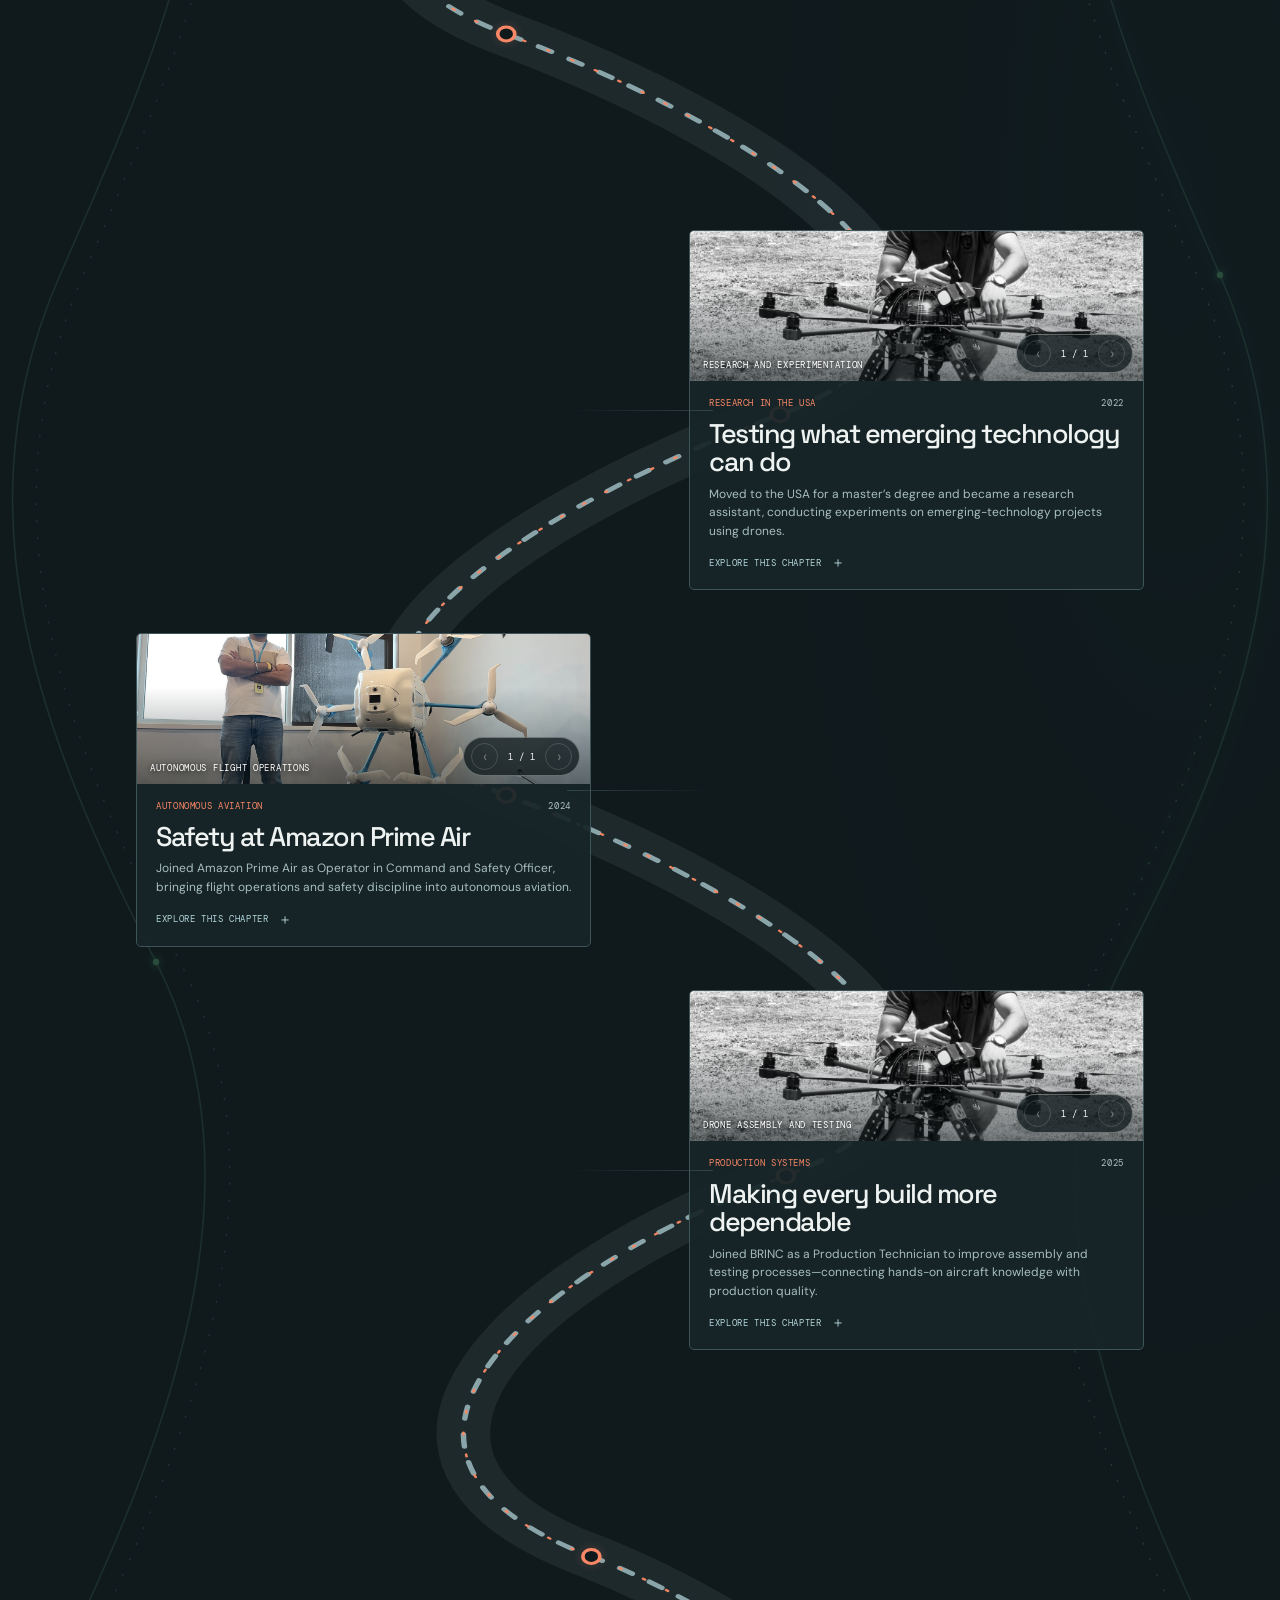
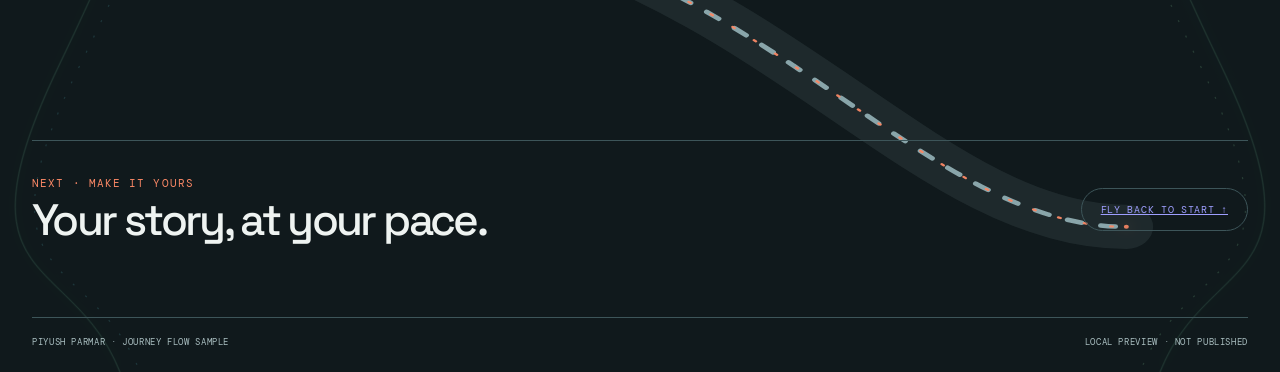
==== commit 0507d734: "Use packaged photos for hosted journey" ====
--- a/Piyush_Parmar_Journey_Flow_Sample.html
+++ b/Piyush_Parmar_Journey_Flow_Sample.html
@@ -179,7 +179,7 @@
 function storeSlides(key,value){return slideshowDb.then(db=>new Promise(resolve=>{if(!db){try{localStorage.setItem(key,JSON.stringify(value))}catch(e){}resolve();return}try{const tx=db.transaction('cards','readwrite');tx.objectStore('cards').put(value,key);tx.oncomplete=()=>resolve();tx.onerror=()=>{try{localStorage.setItem(key,JSON.stringify(value))}catch(e){}resolve()}}catch(e){resolve()}}))}
 function removeSlides(key,legacyKey){return slideshowDb.then(db=>{try{localStorage.removeItem(key);localStorage.removeItem(legacyKey)}catch(e){}if(!db)return;try{db.transaction('cards','readwrite').objectStore('cards').delete(key)}catch(e){}})}
 function loadSlides(key){return slideshowDb.then(db=>new Promise(resolve=>{const done=value=>resolve(value||window.EMBEDDED_JOURNEY_SLIDES?.[key]||null);if(!db){try{done(JSON.parse(localStorage.getItem(key)||'null'))}catch(e){done(null)}return}try{const req=db.transaction('cards','readonly').objectStore('cards').get(key);req.onsuccess=()=>{if(req.result)resolve(req.result);else{try{done(JSON.parse(localStorage.getItem(key)||'null'))}catch(e){done(null)}}};req.onerror=()=>{try{done(JSON.parse(localStorage.getItem(key)||'null'))}catch(e){done(null)}}}catch(e){done(null)}}))}
-document.querySelectorAll('.photo').forEach((photo,i)=>{const img=photo.querySelector('img'),count=photo.querySelector('.slide-count'),prev=photo.querySelector('[data-slide-prev]'),next=photo.querySelector('[data-slide-next]'),key='journey-card-'+i,defaultSrc=img.getAttribute('src');let slides=[img.src],frames=[],index=0,timer=null,hoverTimer=false;const row=photo.closest('.milestone-row'),card=row.querySelector('.journey-card'),story=document.createElement('aside');story.className='hover-story';story.setAttribute('aria-hidden','true');story.innerHTML='<div class="hover-story-image"><img alt="Milestone photo preview"><span></span></div>';row.appendChild(story);const storyImage=story.querySelector('img'),storyCount=story.querySelector('.hover-story-image span');function updateStory(){storyImage.src=slides[index]||defaultSrc;storyCount.textContent='Photo '+(index+1)+' / '+slides.length}card.addEventListener('pointerenter',()=>{row.classList.add('is-previewing');story.setAttribute('aria-hidden','false');updateStory();if(slides.length>1&&!timer){hoverTimer=true;timer=setInterval(()=>show(index+1),2000)}});card.addEventListener('pointerleave',()=>{row.classList.remove('is-previewing');story.setAttribute('aria-hidden','true');if(hoverTimer){clearInterval(timer);timer=null;hoverTimer=false}});function frame(){return frames[index]||{zoom:100,x:50,y:50}}function applyFrame(){const f=frame();img.style.transform='scale('+(f.zoom/100)+')';img.style.objectPosition=f.x+'% '+f.y+'%'}function show(n){if(!slides.length)return;index=(n+slides.length)%slides.length;img.src=slides[index];updateStory();count.textContent=(index+1)+' / '+slides.length;prev.disabled=next.disabled=slides.length<2;if(slides.length<2){clearInterval(timer);timer=null;hoverTimer=false}applyFrame()}loadSlides(key).then(saved=>{if(saved&&saved.photos&&saved.photos.length){slides=saved.photos;frames=saved.adjustments||[];show(0)}else show(0)});prev.addEventListener('click',e=>{e.stopPropagation();show(index-1)});next.addEventListener('click',e=>{e.stopPropagation();show(index+1)})});nodes.forEach(node=>{node.setAttribute('tabindex','0');node.setAttribute('role','button');node.setAttribute('aria-label','Go to milestone '+(Number(node.dataset.index)+1));node.addEventListener('click',function(){
+document.querySelectorAll('.photo').forEach((photo,i)=>{const img=photo.querySelector('img'),count=photo.querySelector('.slide-count'),prev=photo.querySelector('[data-slide-prev]'),next=photo.querySelector('[data-slide-next]'),key='journey-card-'+i,defaultSrc=img.getAttribute('src');let slides=[img.src],frames=[],index=0,timer=null,hoverTimer=false;const row=photo.closest('.milestone-row'),card=row.querySelector('.journey-card'),story=document.createElement('aside');story.className='hover-story';story.setAttribute('aria-hidden','true');story.innerHTML='<div class="hover-story-image"><img alt="Milestone photo preview"><span></span></div>';row.appendChild(story);const storyImage=story.querySelector('img'),storyCount=story.querySelector('.hover-story-image span');function updateStory(){storyImage.src=slides[index]||defaultSrc;storyCount.textContent='Photo '+(index+1)+' / '+slides.length}card.addEventListener('pointerenter',()=>{row.classList.add('is-previewing');story.setAttribute('aria-hidden','false');updateStory();if(slides.length>1&&!timer){hoverTimer=true;timer=setInterval(()=>show(index+1),2000)}});card.addEventListener('pointerleave',()=>{row.classList.remove('is-previewing');story.setAttribute('aria-hidden','true');if(hoverTimer){clearInterval(timer);timer=null;hoverTimer=false}});function frame(){return frames[index]||{zoom:100,x:50,y:50}}function applyFrame(){const f=frame();img.style.transform='scale('+(f.zoom/100)+')';img.style.objectPosition=f.x+'% '+f.y+'%'}function show(n){if(!slides.length)return;index=(n+slides.length)%slides.length;img.src=slides[index];updateStory();count.textContent=(index+1)+' / '+slides.length;prev.disabled=next.disabled=slides.length<2;if(slides.length<2){clearInterval(timer);timer=null;hoverTimer=false}applyFrame()}loadSlides(key).then(saved=>{if(saved&&saved.photos&&saved.photos.length){frames=saved.adjustments||[];if(!/\.github\.io$/i.test(location.hostname))slides=saved.photos}show(0)});prev.addEventListener('click',e=>{e.stopPropagation();show(index-1)});next.addEventListener('click',e=>{e.stopPropagation();show(index+1)})});nodes.forEach(node=>{node.setAttribute('tabindex','0');node.setAttribute('role','button');node.setAttribute('aria-label','Go to milestone '+(Number(node.dataset.index)+1));node.addEventListener('click',function(){
  const i=Number(node.dataset.index);rows[i].scrollIntoView({behavior:'smooth',block:'center'});setActive(i);
 });node.addEventListener('keydown',function(e){if(e.key==='Enter'||e.key===' '){e.preventDefault();node.click()}})});
 const cometField=document.getElementById('cometField'),cometNS='http://www.w3.org/2000/svg',comets=[];for(let i=0;i<14;i++){const line=document.createElementNS(cometNS,'line');if(i%4===0)line.classList.add('green');cometField.appendChild(line);const angle=Math.random()*Math.PI*2,speed=55+Math.random()*115;comets.push({line,x:Math.random()*innerWidth,y:Math.random()*innerHeight,vx:Math.cos(angle)*speed,vy:Math.sin(angle)*speed,length:9+Math.random()*20})}let cometLast=0;function animateComets(now){if(document.hidden){cometLast=now;requestAnimationFrame(animateComets);return}if(now-cometLast<33){requestAnimationFrame(animateComets);return}const dt=Math.min(.06,Math.max(0,(now-cometLast)/1000||0));cometLast=now;const w=innerWidth,h=innerHeight;comets.forEach(c=>{c.x+=c.vx*dt;c.y+=c.vy*dt;let bounced=false;if(c.x<12||c.x>w-12){c.x=Math.max(12,Math.min(w-12,c.x));c.vx=-c.vx;bounced=true}if(c.y<12||c.y>h-12){c.y=Math.max(12,Math.min(h-12,c.y));c.vy=-c.vy;bounced=true}if(bounced){const a=Math.atan2(c.vy,c.vx)+(Math.random()-.5)*.9,sp=60+Math.random()*120;c.vx=Math.cos(a)*sp;c.vy=Math.sin(a)*sp}const mag=Math.hypot(c.vx,c.vy)||1,tx=c.x-c.vx/mag*c.length,ty=c.y-c.vy/mag*c.length;c.line.setAttribute('x1',tx);c.line.setAttribute('y1',ty);c.line.setAttribute('x2',c.x);c.line.setAttribute('y2',c.y)});requestAnimationFrame(animateComets)}requestAnimationFrame(animateComets);
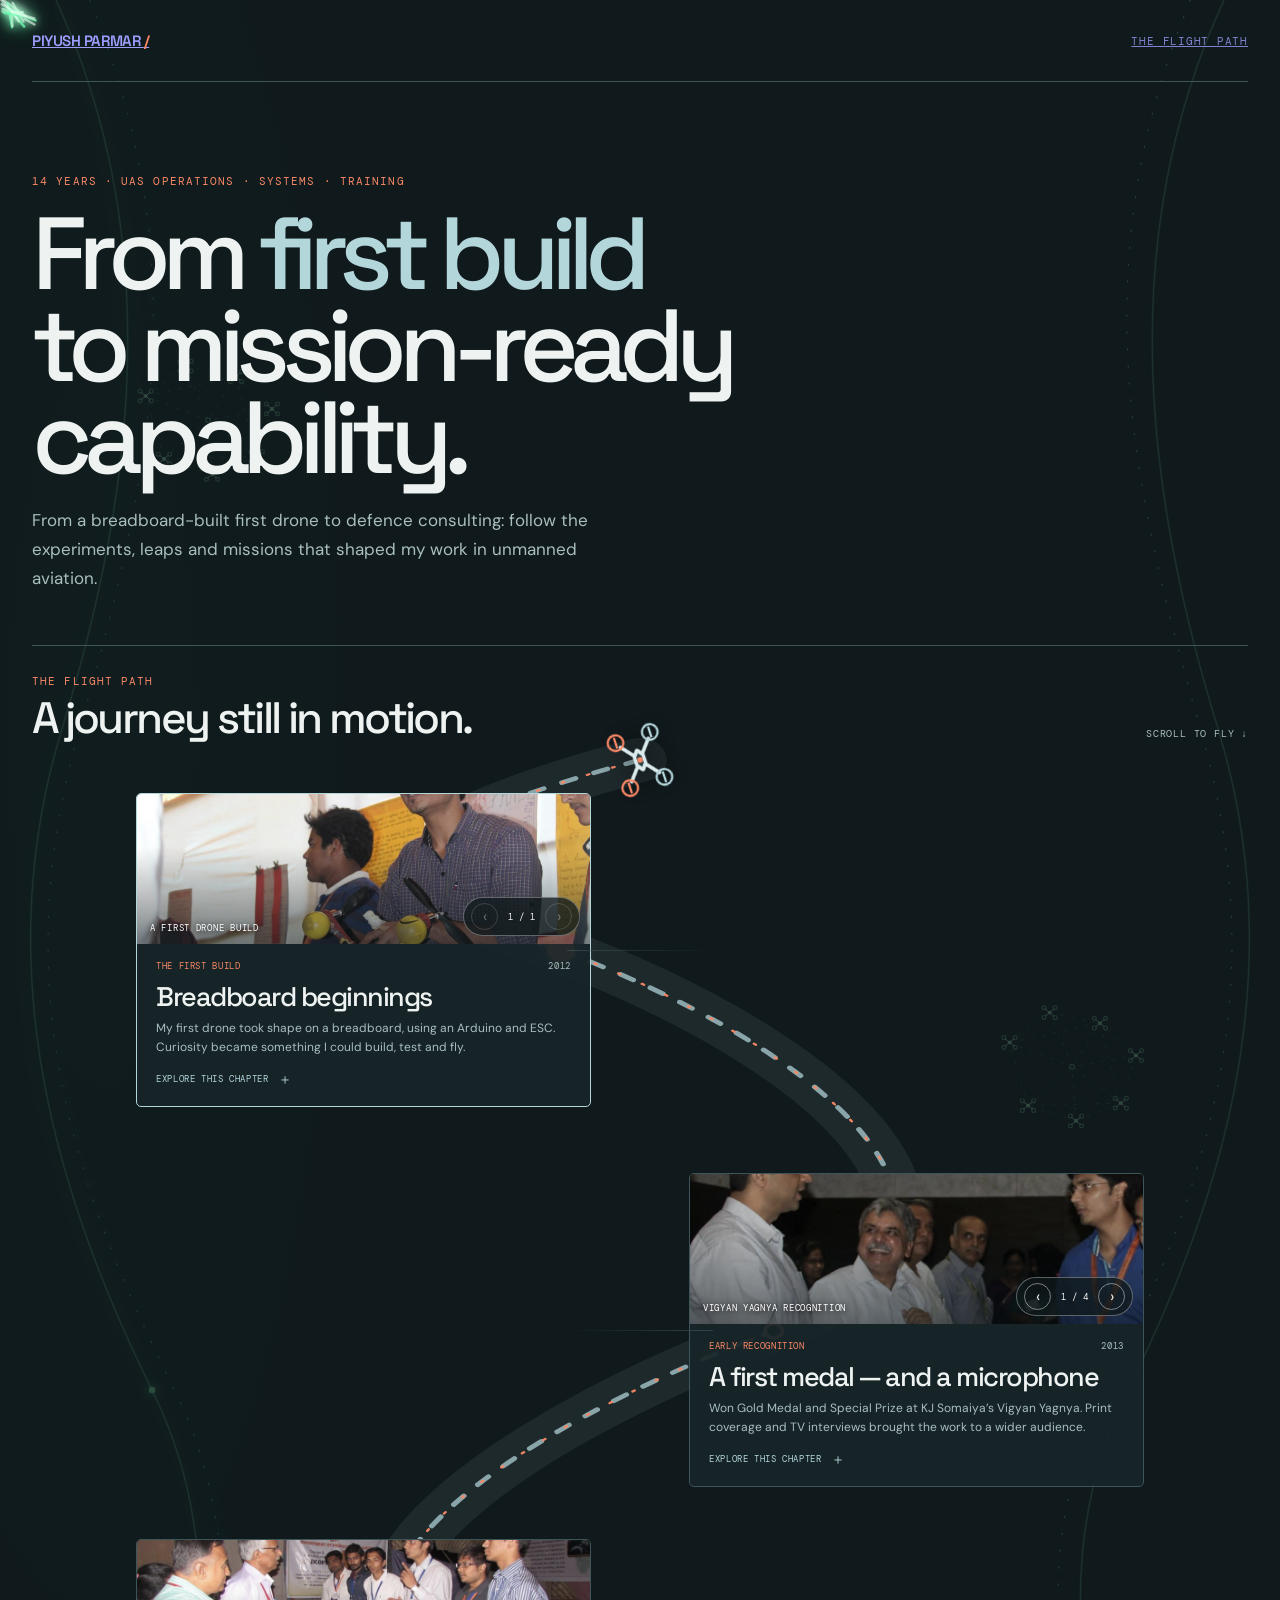
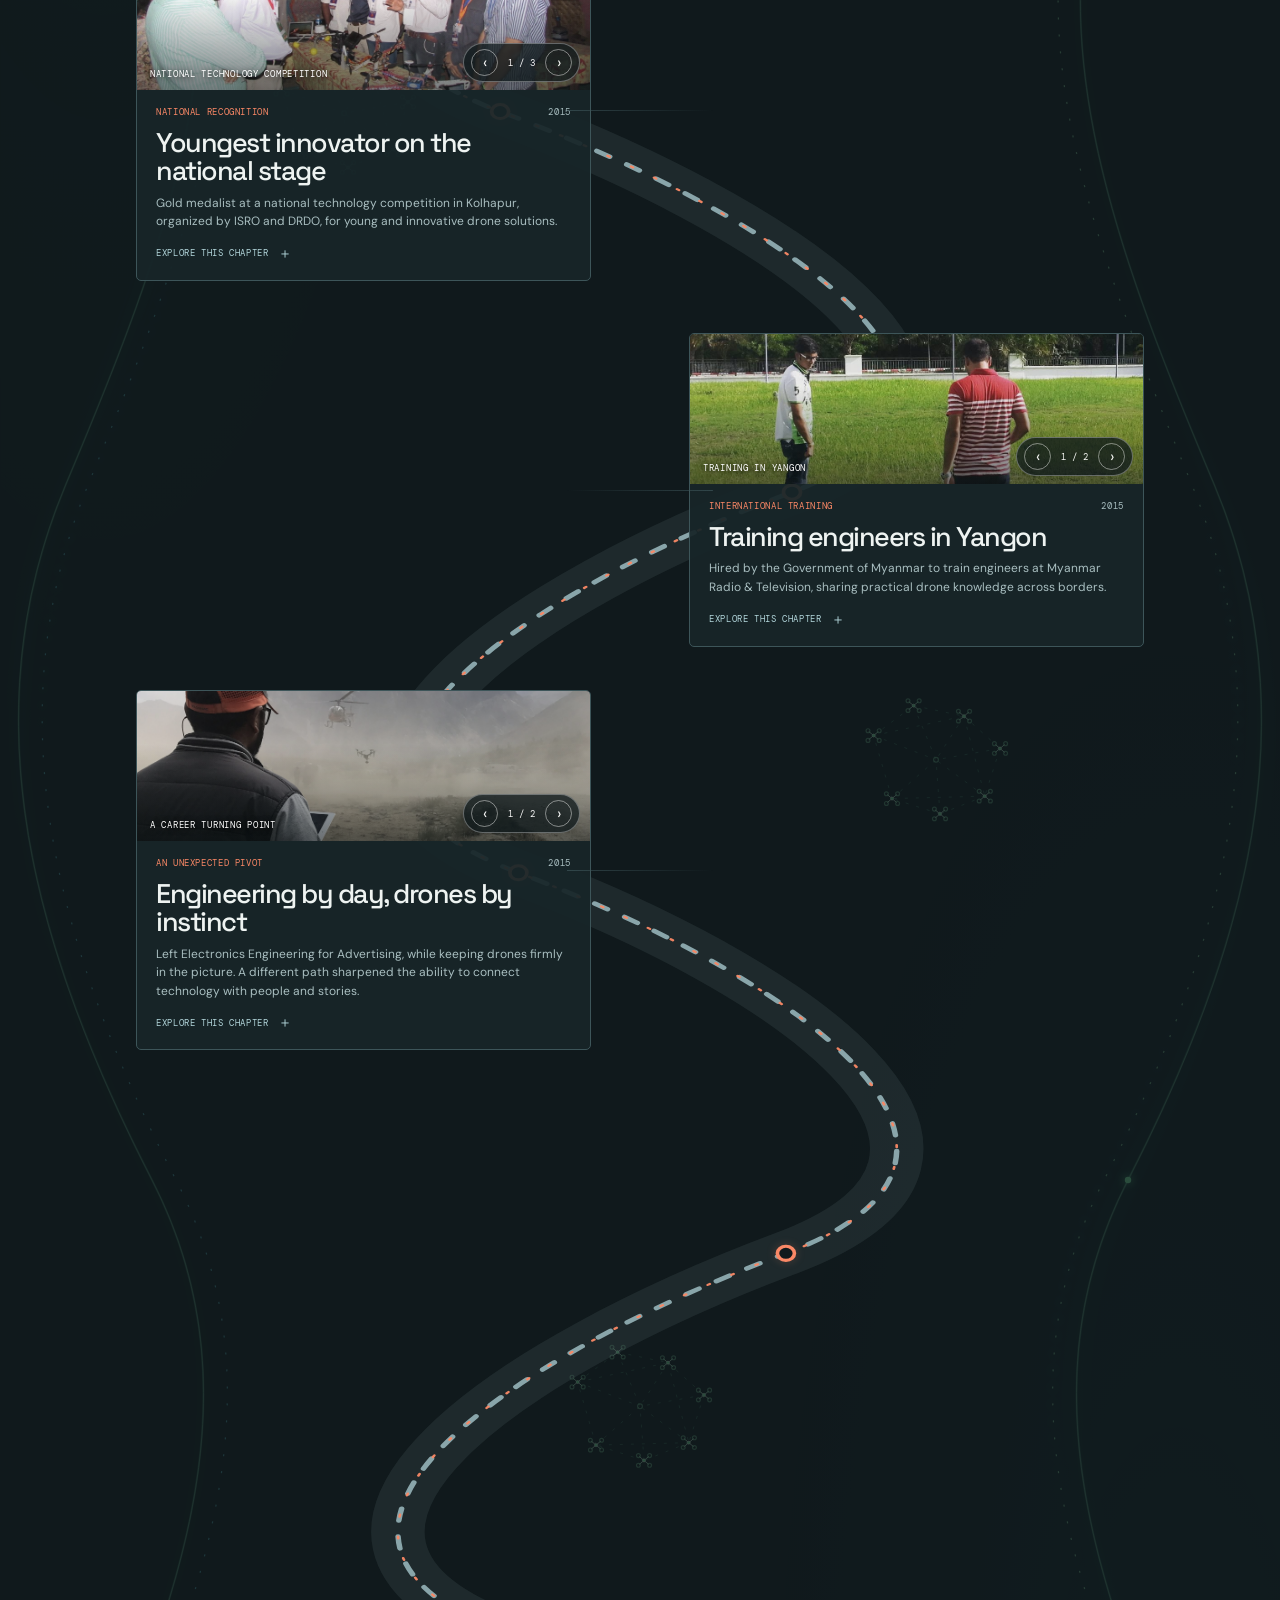
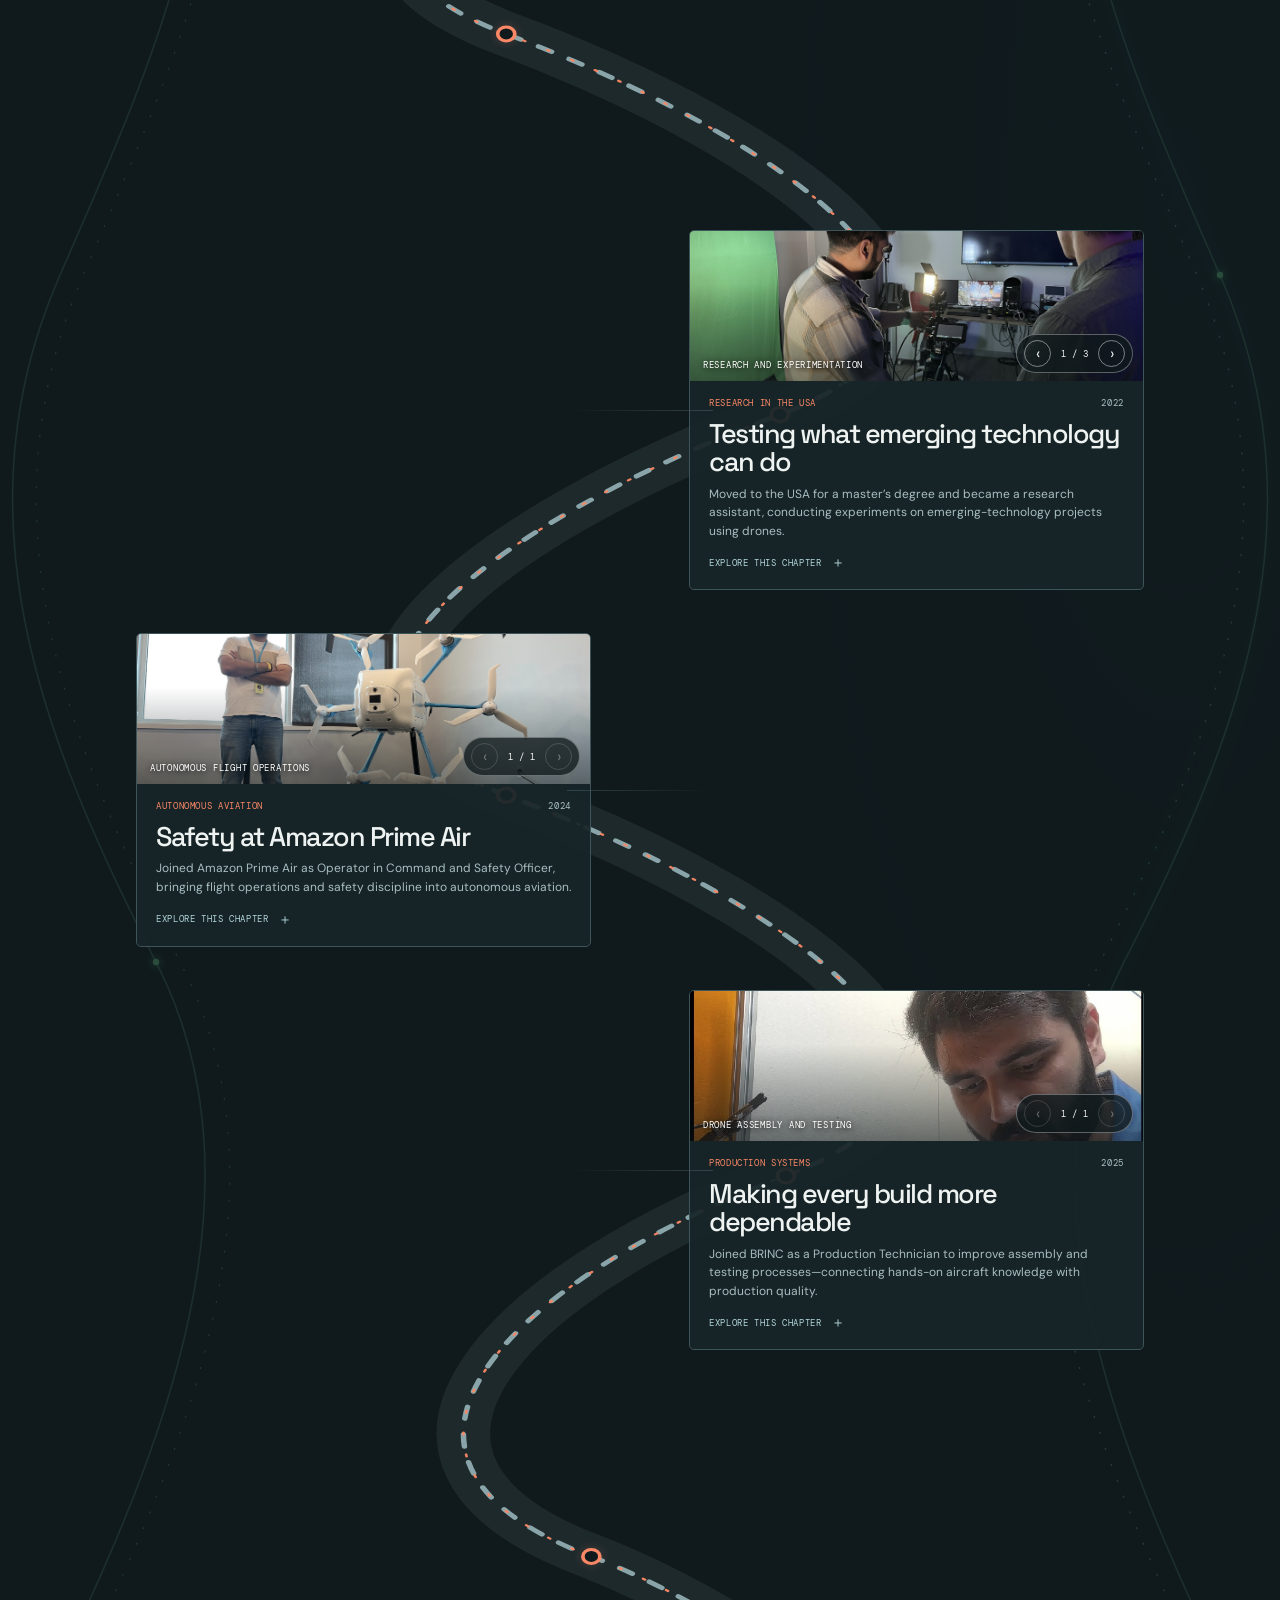
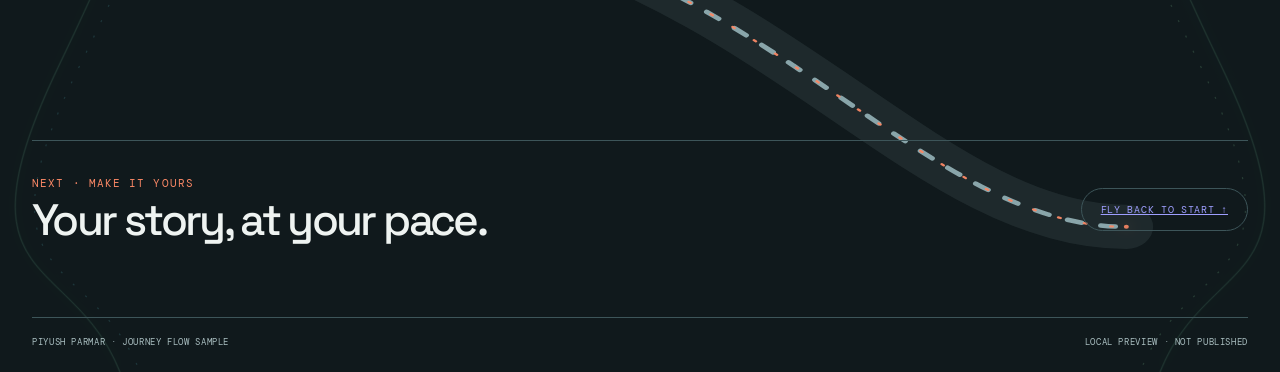
==== commit f9280713: "Package specified journey photos for hosted site" ====
--- a/Piyush_Parmar_Journey_Flow_Sample.html
+++ b/Piyush_Parmar_Journey_Flow_Sample.html
@@ -179,7 +179,7 @@
 function storeSlides(key,value){return slideshowDb.then(db=>new Promise(resolve=>{if(!db){try{localStorage.setItem(key,JSON.stringify(value))}catch(e){}resolve();return}try{const tx=db.transaction('cards','readwrite');tx.objectStore('cards').put(value,key);tx.oncomplete=()=>resolve();tx.onerror=()=>{try{localStorage.setItem(key,JSON.stringify(value))}catch(e){}resolve()}}catch(e){resolve()}}))}
 function removeSlides(key,legacyKey){return slideshowDb.then(db=>{try{localStorage.removeItem(key);localStorage.removeItem(legacyKey)}catch(e){}if(!db)return;try{db.transaction('cards','readwrite').objectStore('cards').delete(key)}catch(e){}})}
 function loadSlides(key){return slideshowDb.then(db=>new Promise(resolve=>{const done=value=>resolve(value||window.EMBEDDED_JOURNEY_SLIDES?.[key]||null);if(!db){try{done(JSON.parse(localStorage.getItem(key)||'null'))}catch(e){done(null)}return}try{const req=db.transaction('cards','readonly').objectStore('cards').get(key);req.onsuccess=()=>{if(req.result)resolve(req.result);else{try{done(JSON.parse(localStorage.getItem(key)||'null'))}catch(e){done(null)}}};req.onerror=()=>{try{done(JSON.parse(localStorage.getItem(key)||'null'))}catch(e){done(null)}}}catch(e){done(null)}}))}
-document.querySelectorAll('.photo').forEach((photo,i)=>{const img=photo.querySelector('img'),count=photo.querySelector('.slide-count'),prev=photo.querySelector('[data-slide-prev]'),next=photo.querySelector('[data-slide-next]'),key='journey-card-'+i,defaultSrc=img.getAttribute('src');let slides=[img.src],frames=[],index=0,timer=null,hoverTimer=false;const row=photo.closest('.milestone-row'),card=row.querySelector('.journey-card'),story=document.createElement('aside');story.className='hover-story';story.setAttribute('aria-hidden','true');story.innerHTML='<div class="hover-story-image"><img alt="Milestone photo preview"><span></span></div>';row.appendChild(story);const storyImage=story.querySelector('img'),storyCount=story.querySelector('.hover-story-image span');function updateStory(){storyImage.src=slides[index]||defaultSrc;storyCount.textContent='Photo '+(index+1)+' / '+slides.length}card.addEventListener('pointerenter',()=>{row.classList.add('is-previewing');story.setAttribute('aria-hidden','false');updateStory();if(slides.length>1&&!timer){hoverTimer=true;timer=setInterval(()=>show(index+1),2000)}});card.addEventListener('pointerleave',()=>{row.classList.remove('is-previewing');story.setAttribute('aria-hidden','true');if(hoverTimer){clearInterval(timer);timer=null;hoverTimer=false}});function frame(){return frames[index]||{zoom:100,x:50,y:50}}function applyFrame(){const f=frame();img.style.transform='scale('+(f.zoom/100)+')';img.style.objectPosition=f.x+'% '+f.y+'%'}function show(n){if(!slides.length)return;index=(n+slides.length)%slides.length;img.src=slides[index];updateStory();count.textContent=(index+1)+' / '+slides.length;prev.disabled=next.disabled=slides.length<2;if(slides.length<2){clearInterval(timer);timer=null;hoverTimer=false}applyFrame()}loadSlides(key).then(saved=>{if(saved&&saved.photos&&saved.photos.length){frames=saved.adjustments||[];if(!/\.github\.io$/i.test(location.hostname))slides=saved.photos}show(0)});prev.addEventListener('click',e=>{e.stopPropagation();show(index-1)});next.addEventListener('click',e=>{e.stopPropagation();show(index+1)})});nodes.forEach(node=>{node.setAttribute('tabindex','0');node.setAttribute('role','button');node.setAttribute('aria-label','Go to milestone '+(Number(node.dataset.index)+1));node.addEventListener('click',function(){
+const packagedJourneySlides=[["assets/journey-slides/milestone-00-01.jpg"],["assets/journey-slides/milestone-01-01.jpg","assets/journey-slides/milestone-01-02.jpg","assets/journey-slides/milestone-01-03.jpg","assets/journey-slides/milestone-01-04.jpg"],["assets/journey-slides/milestone-02-01.jpg","assets/journey-slides/milestone-02-02.jpg","assets/journey-slides/milestone-02-03.jpg"],["assets/journey-slides/milestone-03-01.jpg","assets/journey-slides/milestone-03-02.jpg"],["assets/journey-slides/milestone-04-01.jpg","assets/journey-slides/milestone-04-02.jpg"],["assets/journey-slides/milestone-05-01.jpg"],["assets/journey-slides/milestone-06-01.jpg"],["assets/journey-slides/milestone-07-01.jpg","assets/journey-slides/milestone-07-02.jpg","assets/journey-slides/milestone-07-03.jpg"],["assets/journey-slides/milestone-08-01.jpg"],["assets/journey-slides/milestone-09-01.jpg"],["assets/journey-slides/milestone-10-01.jpg"]].map(group=>group.map(path=>new URL(path,document.baseURI).href));document.querySelectorAll('.photo').forEach((photo,i)=>{const img=photo.querySelector('img'),count=photo.querySelector('.slide-count'),prev=photo.querySelector('[data-slide-prev]'),next=photo.querySelector('[data-slide-next]'),key='journey-card-'+i,defaultSrc=img.getAttribute('src');let slides=packagedJourneySlides[i]||[img.src],frames=[],index=0,timer=null,hoverTimer=false;const row=photo.closest('.milestone-row'),card=row.querySelector('.journey-card'),story=document.createElement('aside');story.className='hover-story';story.setAttribute('aria-hidden','true');story.innerHTML='<div class="hover-story-image"><img alt="Milestone photo preview"><span></span></div>';row.appendChild(story);const storyImage=story.querySelector('img'),storyCount=story.querySelector('.hover-story-image span');function updateStory(){storyImage.src=slides[index]||defaultSrc;storyCount.textContent='Photo '+(index+1)+' / '+slides.length}card.addEventListener('pointerenter',()=>{row.classList.add('is-previewing');story.setAttribute('aria-hidden','false');updateStory();if(slides.length>1&&!timer){hoverTimer=true;timer=setInterval(()=>show(index+1),2000)}});card.addEventListener('pointerleave',()=>{row.classList.remove('is-previewing');story.setAttribute('aria-hidden','true');if(hoverTimer){clearInterval(timer);timer=null;hoverTimer=false}});function frame(){return frames[index]||{zoom:100,x:50,y:50}}function applyFrame(){const f=frame();img.style.transform='scale('+(f.zoom/100)+')';img.style.objectPosition=f.x+'% '+f.y+'%'}function show(n){if(!slides.length)return;index=(n+slides.length)%slides.length;img.src=slides[index];updateStory();count.textContent=(index+1)+' / '+slides.length;prev.disabled=next.disabled=slides.length<2;if(slides.length<2){clearInterval(timer);timer=null;hoverTimer=false}applyFrame()}loadSlides(key).then(saved=>{if(saved&&saved.adjustments)frames=saved.adjustments;show(0)});prev.addEventListener('click',e=>{e.stopPropagation();show(index-1)});next.addEventListener('click',e=>{e.stopPropagation();show(index+1)})});nodes.forEach(node=>{node.setAttribute('tabindex','0');node.setAttribute('role','button');node.setAttribute('aria-label','Go to milestone '+(Number(node.dataset.index)+1));node.addEventListener('click',function(){
  const i=Number(node.dataset.index);rows[i].scrollIntoView({behavior:'smooth',block:'center'});setActive(i);
 });node.addEventListener('keydown',function(e){if(e.key==='Enter'||e.key===' '){e.preventDefault();node.click()}})});
 const cometField=document.getElementById('cometField'),cometNS='http://www.w3.org/2000/svg',comets=[];for(let i=0;i<14;i++){const line=document.createElementNS(cometNS,'line');if(i%4===0)line.classList.add('green');cometField.appendChild(line);const angle=Math.random()*Math.PI*2,speed=55+Math.random()*115;comets.push({line,x:Math.random()*innerWidth,y:Math.random()*innerHeight,vx:Math.cos(angle)*speed,vy:Math.sin(angle)*speed,length:9+Math.random()*20})}let cometLast=0;function animateComets(now){if(document.hidden){cometLast=now;requestAnimationFrame(animateComets);return}if(now-cometLast<33){requestAnimationFrame(animateComets);return}const dt=Math.min(.06,Math.max(0,(now-cometLast)/1000||0));cometLast=now;const w=innerWidth,h=innerHeight;comets.forEach(c=>{c.x+=c.vx*dt;c.y+=c.vy*dt;let bounced=false;if(c.x<12||c.x>w-12){c.x=Math.max(12,Math.min(w-12,c.x));c.vx=-c.vx;bounced=true}if(c.y<12||c.y>h-12){c.y=Math.max(12,Math.min(h-12,c.y));c.vy=-c.vy;bounced=true}if(bounced){const a=Math.atan2(c.vy,c.vx)+(Math.random()-.5)*.9,sp=60+Math.random()*120;c.vx=Math.cos(a)*sp;c.vy=Math.sin(a)*sp}const mag=Math.hypot(c.vx,c.vy)||1,tx=c.x-c.vx/mag*c.length,ty=c.y-c.vy/mag*c.length;c.line.setAttribute('x1',tx);c.line.setAttribute('y1',ty);c.line.setAttribute('x2',c.x);c.line.setAttribute('y2',c.y)});requestAnimationFrame(animateComets)}requestAnimationFrame(animateComets);
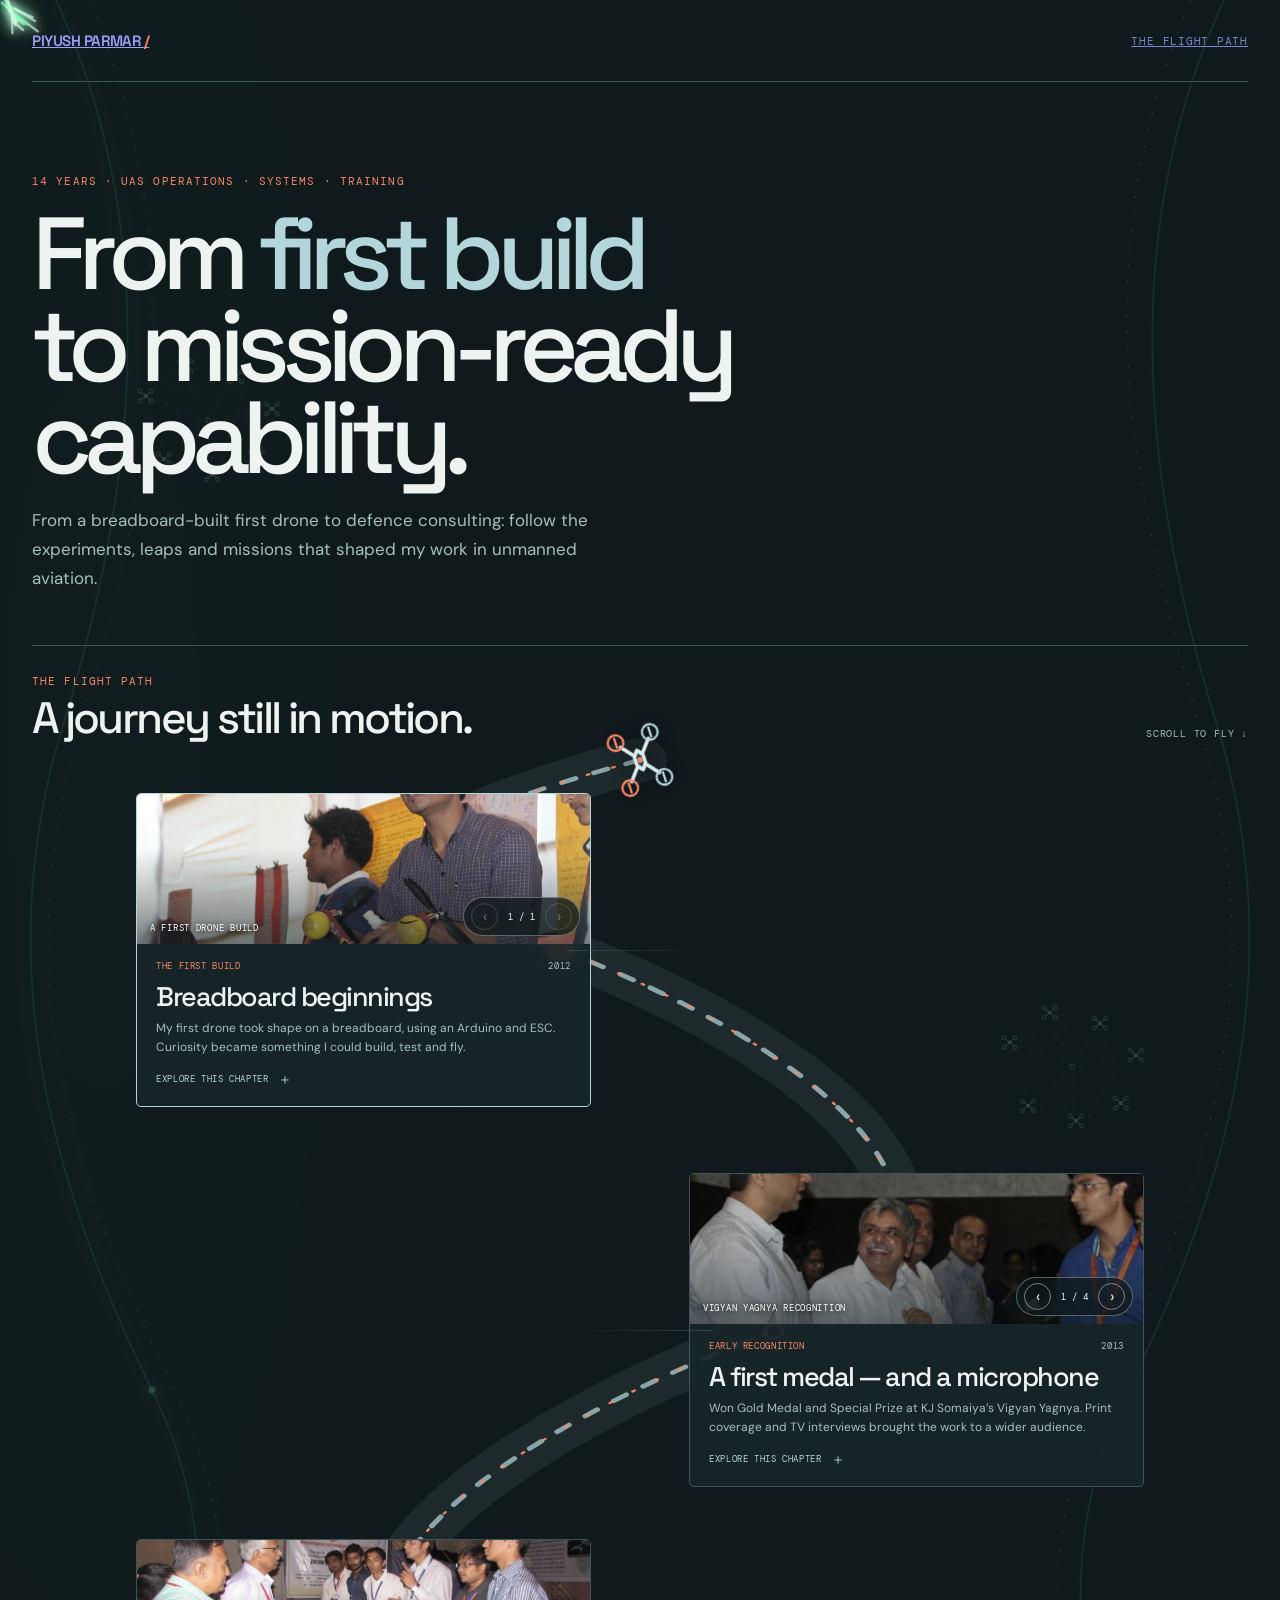
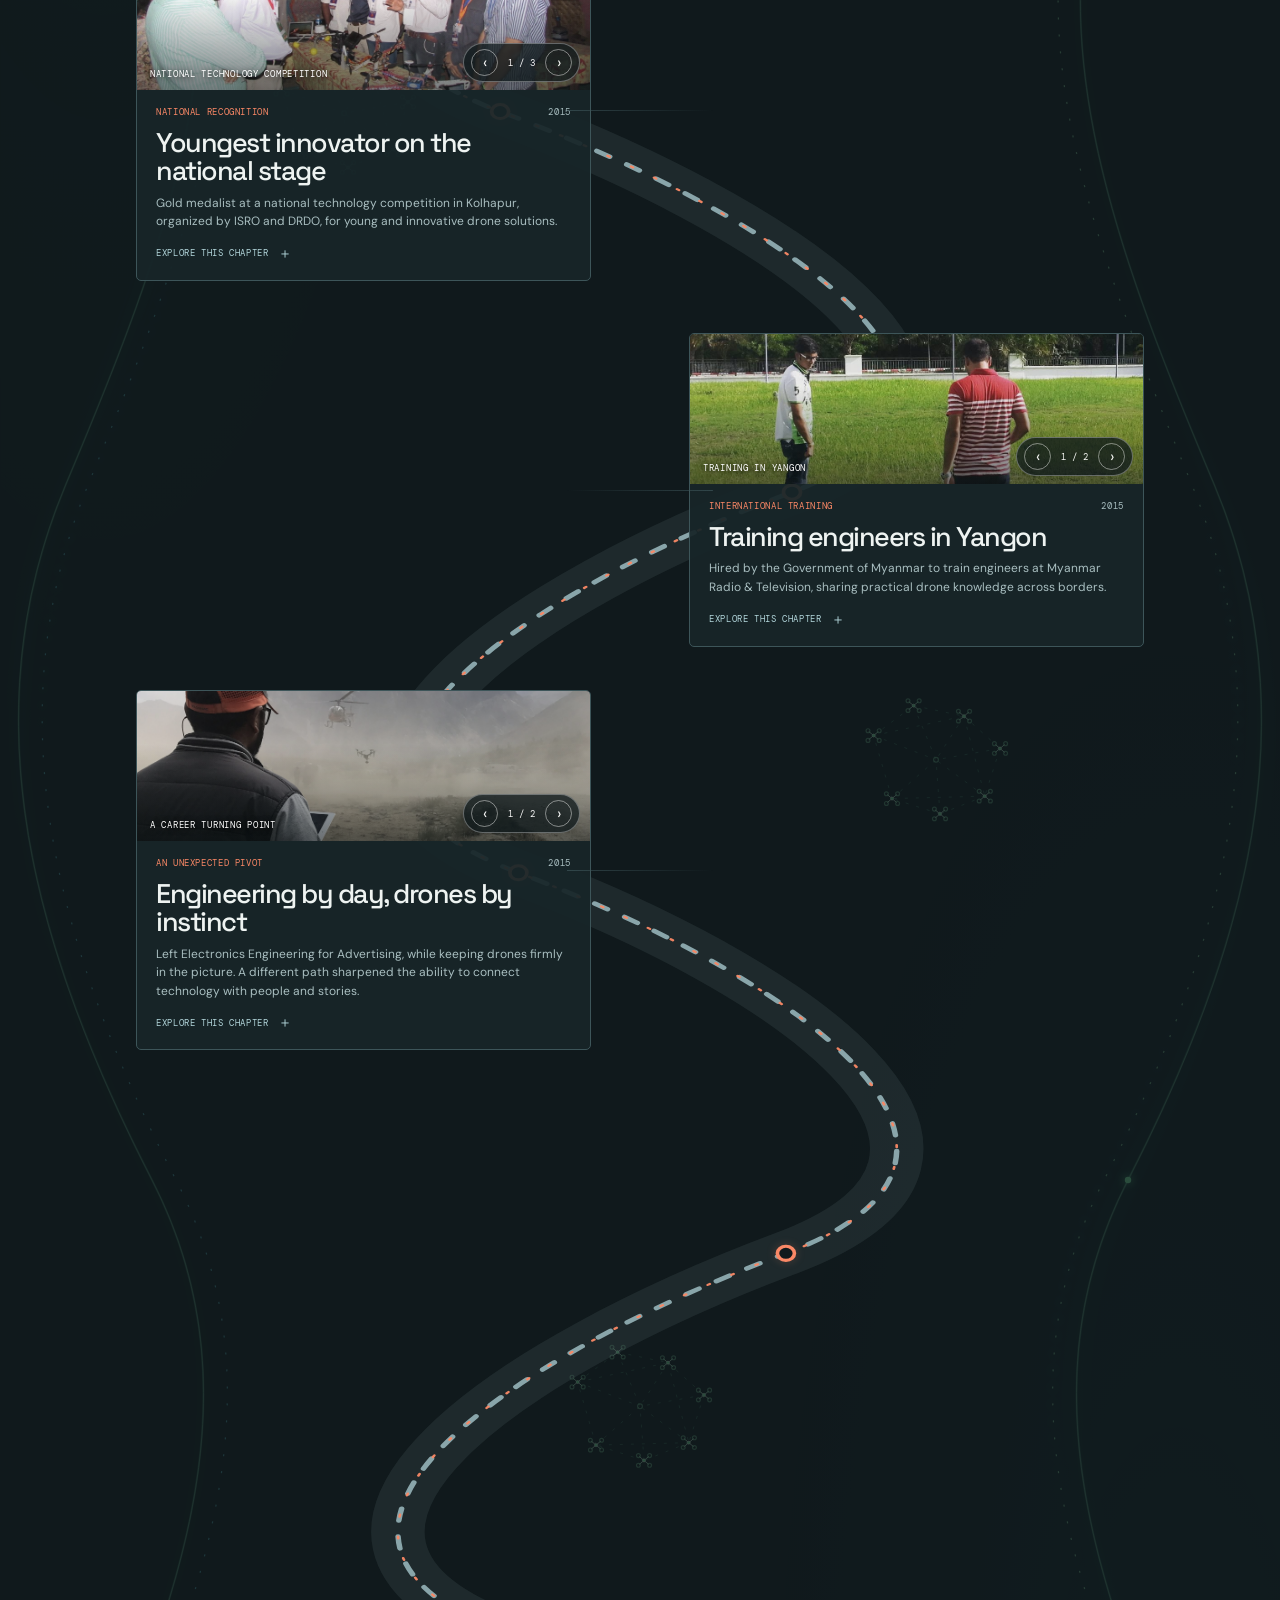
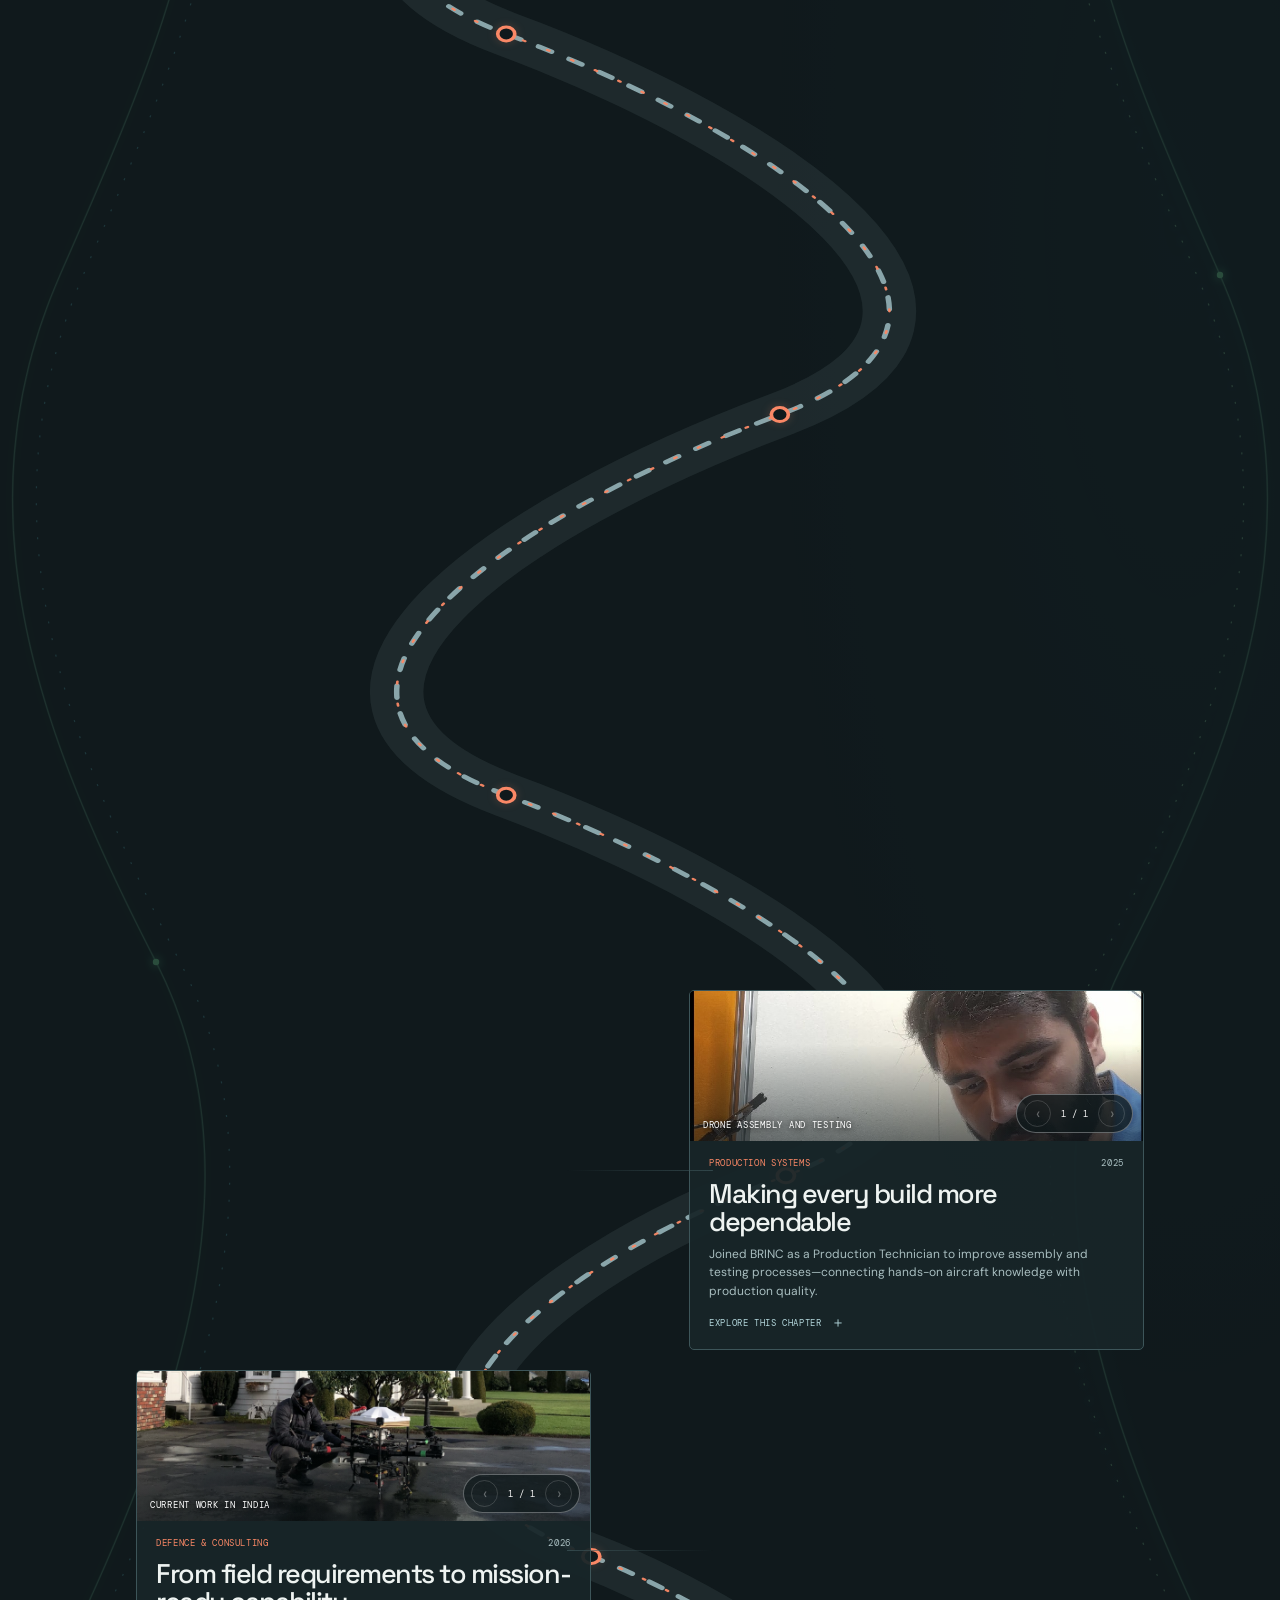
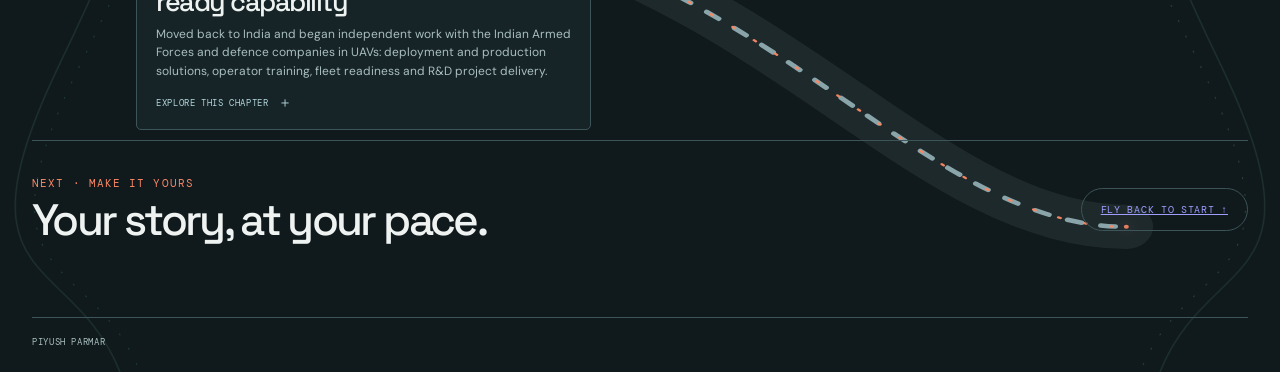
==== commit f495a6bb: "Remove preview labels from journey footer" ====
--- a/Piyush_Parmar_Journey_Flow_Sample.html
+++ b/Piyush_Parmar_Journey_Flow_Sample.html
@@ -4,7 +4,7 @@
 <meta charset="utf-8">
 <meta name="viewport" content="width=device-width, initial-scale=1">
 <meta name="theme-color" content="#10191c">
-<title>Piyush Parmar — Journey Flow Sample</title>
+<title>Piyush Parmar — Journey</title>
 <link rel="preconnect" href="https://fonts.googleapis.com">
 <link rel="preconnect" href="https://fonts.gstatic.com" crossorigin>
 <link href="https://fonts.googleapis.com/css2?family=DM+Mono:wght@400;500&family=DM+Sans:wght@400;500;600;700&family=Space+Grotesk:wght@400;500;600;700&display=swap" rel="stylesheet">
@@ -139,7 +139,7 @@
 
 <dialog class="milestone-dialog" id="milestoneDialog" aria-labelledby="dialogTitle"><div class="dialog-inner"><button class="dialog-close" type="button" aria-label="Close milestone">×</button><div class="eyebrow" id="dialogMeta"></div><h2 id="dialogTitle"></h2><p id="dialogDescription"></p><button class="dialog-return" type="button" data-dialog-close>Back to the journey ↑</button></div></dialog>
 <div class="end-card"><div><div class="eyebrow">NEXT · MAKE IT YOURS</div><h2>Your story, at your pace.</h2></div><a href="#top">Fly back to start ↑</a></div></section>
-<footer><span>PIYUSH PARMAR · JOURNEY FLOW SAMPLE</span><span>LOCAL PREVIEW · NOT PUBLISHED</span></footer>
+<footer><span>PIYUSH PARMAR</span></footer>
 </div>
 <script>
 (function(){
